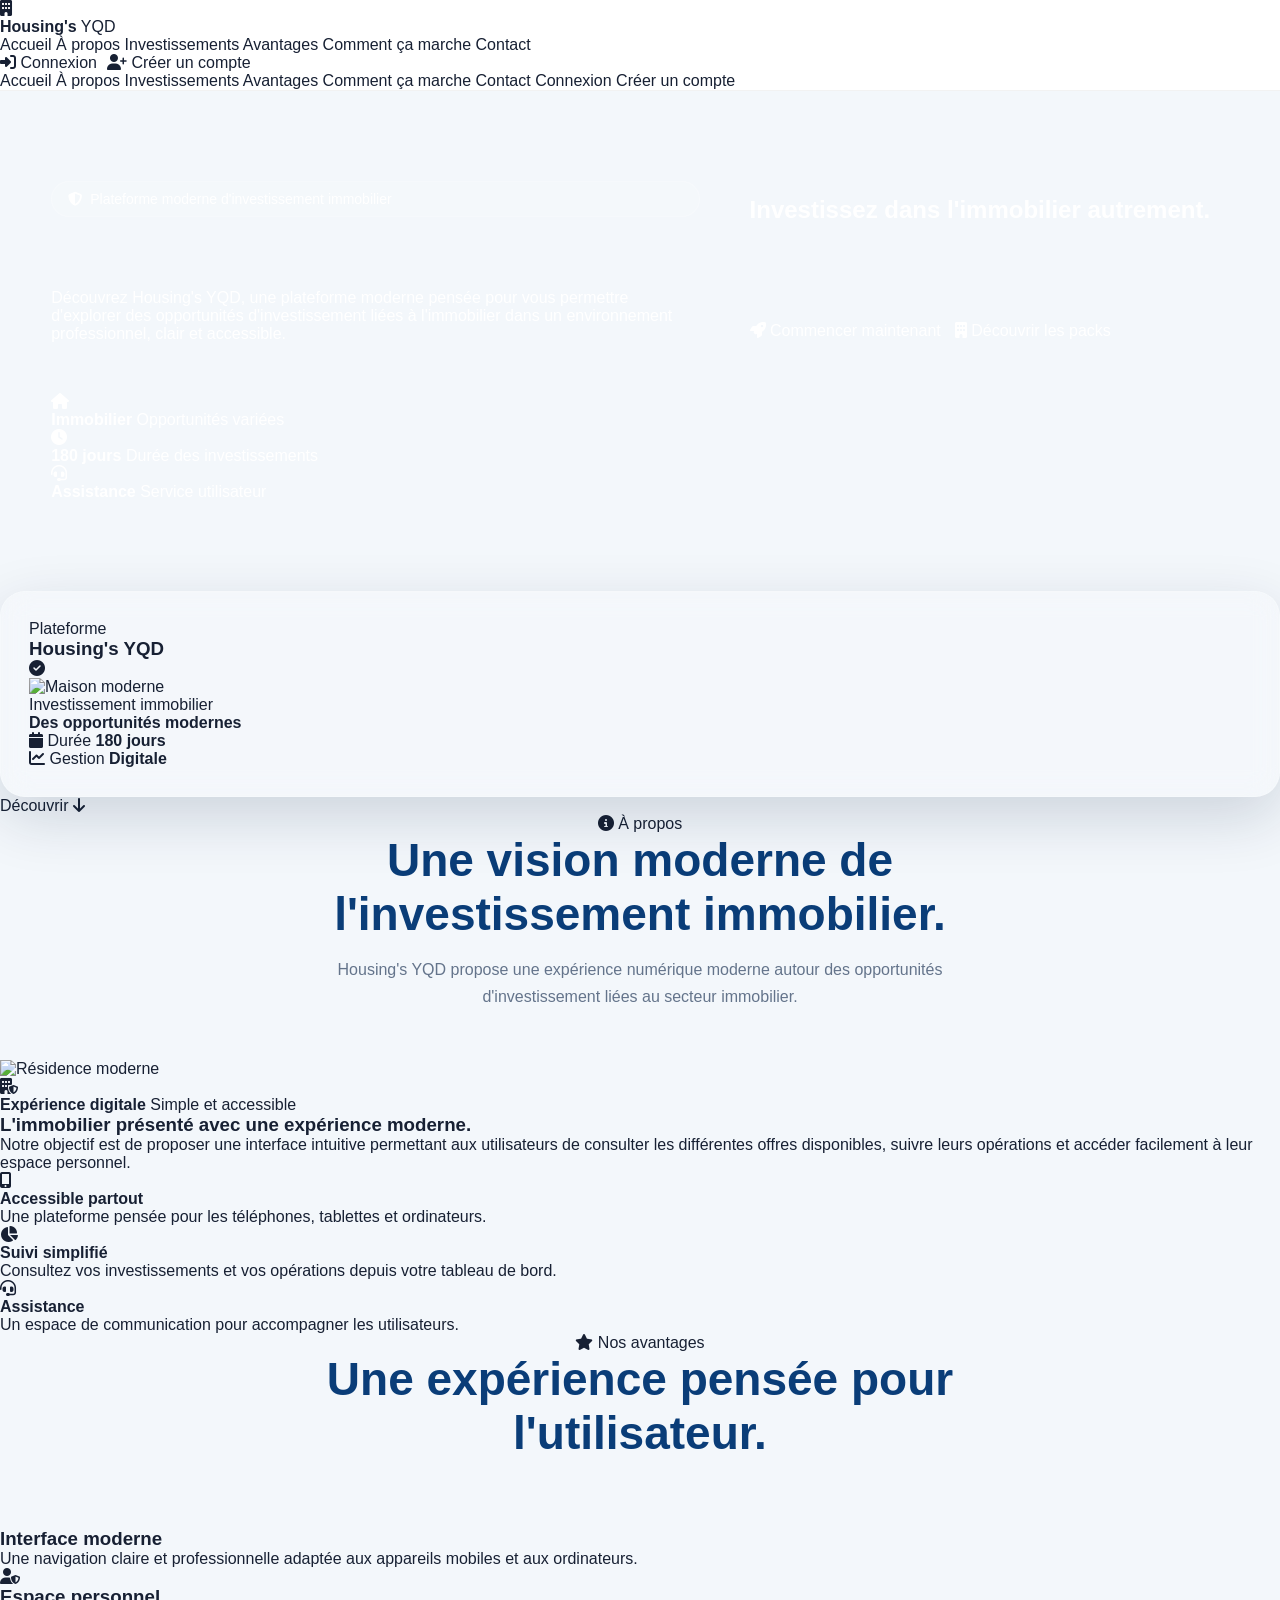
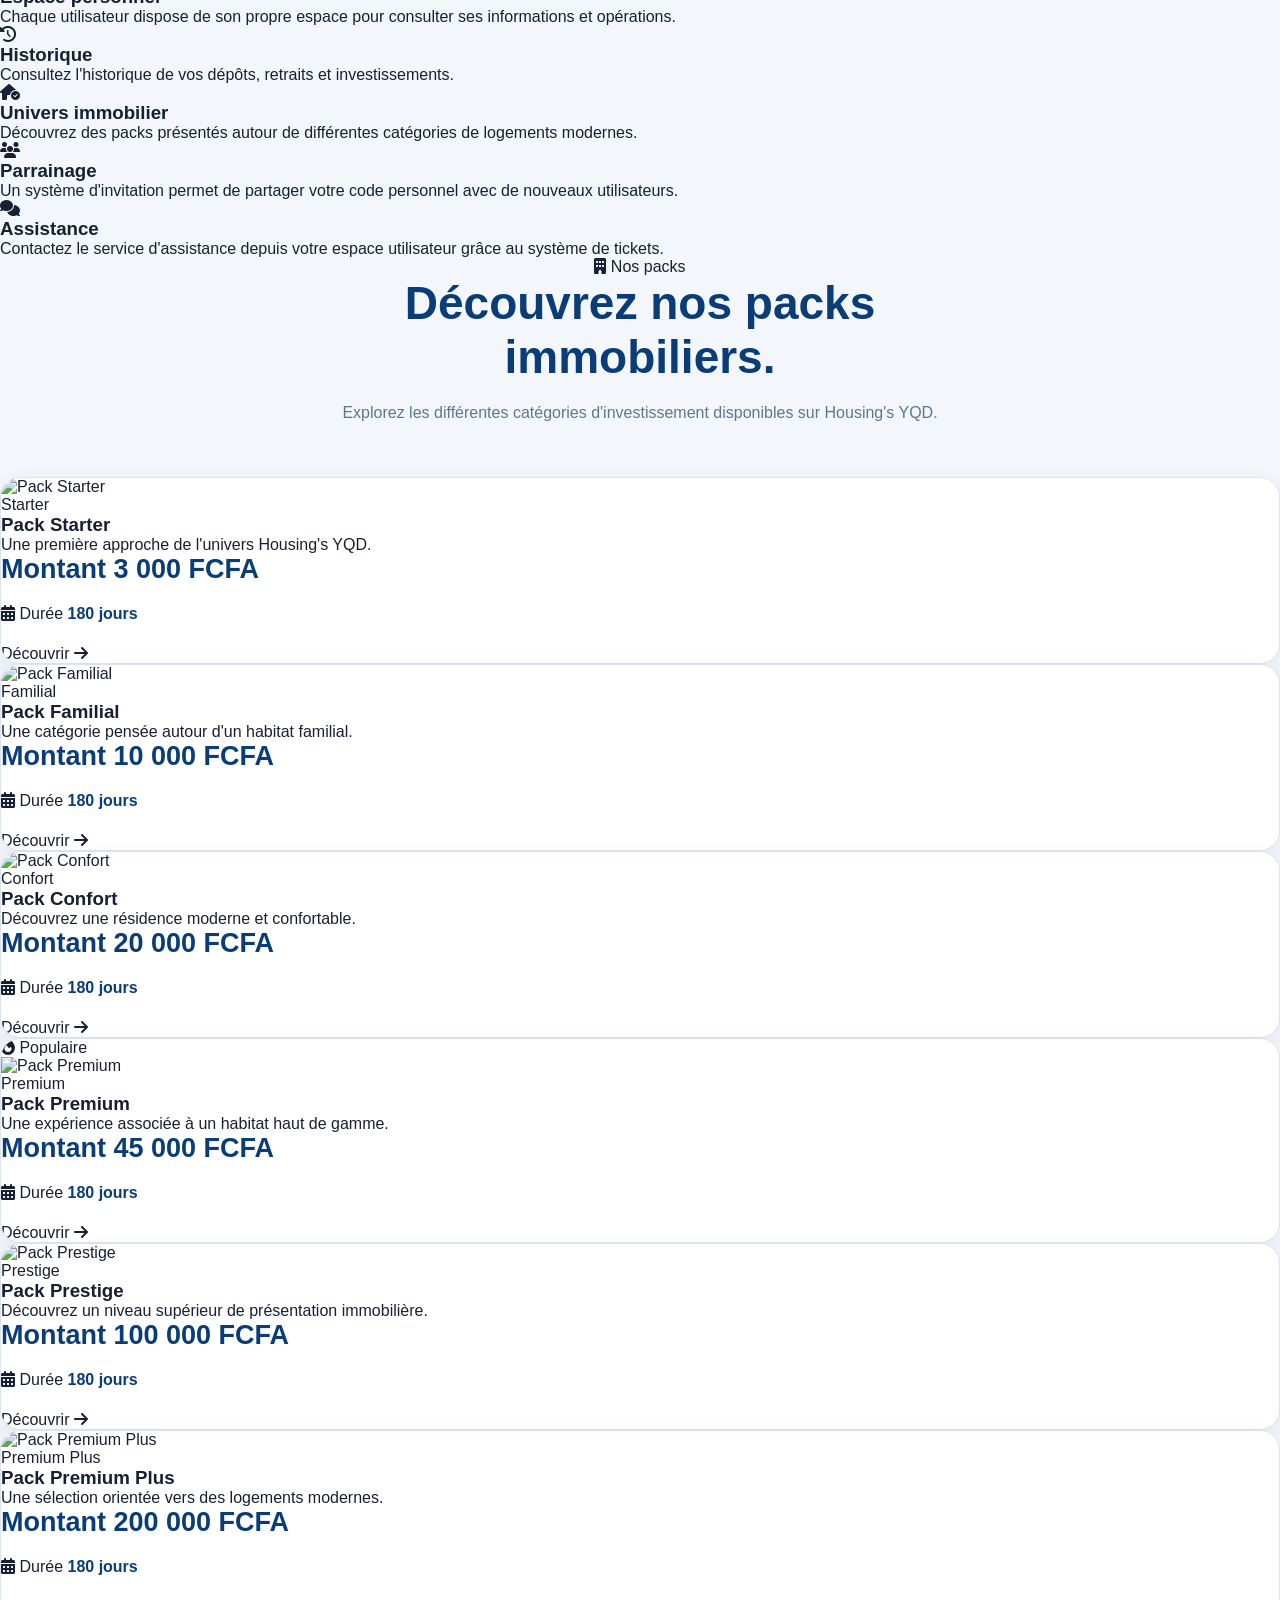
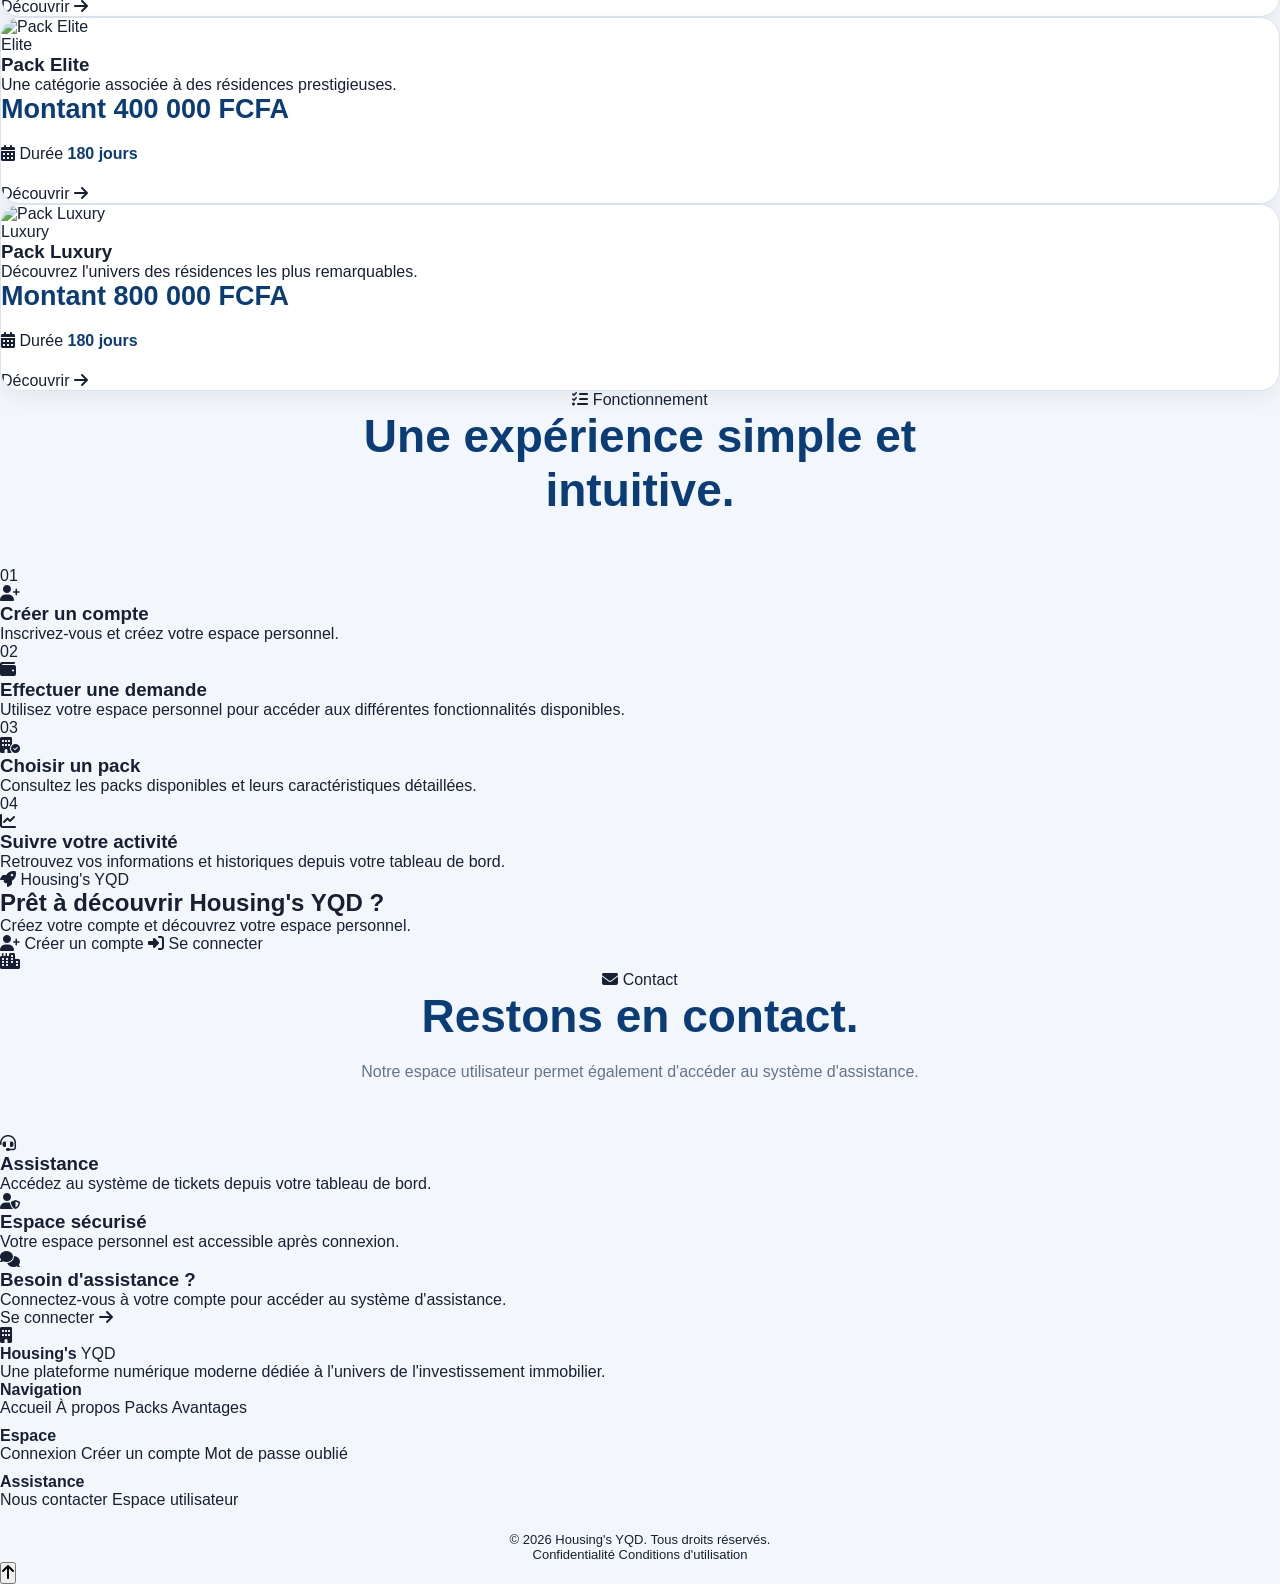
==== index.html @ efde64fe "Update print statement from 'Hello' to 'Goodbye'" ====
<!DOCTYPE html>
<html lang="fr">
<head>
    <meta charset="UTF-8">
    <meta name="viewport" content="width=device-width, initial-scale=1.0">

    <title>Housing's YQD | Investissement Immobilier</title>

    <meta name="description"
        content="Housing's YQD est une plateforme moderne dédiée à l'investissement immobilier et aux opportunités liées à l'habitat.">

    <link rel="stylesheet" href="style.css">

    <!-- Icônes -->
    <link rel="stylesheet"
        href="https://cdnjs.cloudflare.com/ajax/libs/font-awesome/6.5.2/css/all.min.css">
</head>

<body>

    <!-- =========================
         NAVIGATION
    ========================== -->

    <header class="main-header">

        <div class="nav-container">

            <a href="index.html" class="brand">

                <div class="brand-logo">
                    <i class="fa-solid fa-building"></i>
                </div>

                <div class="brand-text">
                    <strong>Housing's</strong>
                    <span>YQD</span>
                </div>

            </a>


            <nav class="desktop-nav">

                <a href="#accueil">Accueil</a>
                <a href="#apropos">À propos</a>
                <a href="#investissements">Investissements</a>
                <a href="#avantages">Avantages</a>
                <a href="#comment">Comment ça marche</a>
                <a href="#contact">Contact</a>

            </nav>


            <div class="nav-actions">

                <a href="login.html" class="btn-login">
                    <i class="fa-solid fa-right-to-bracket"></i>
                    Connexion
                </a>

                <a href="register.html" class="btn-register">
                    <i class="fa-solid fa-user-plus"></i>
                    Créer un compte
                </a>

            </div>


            <button class="mobile-menu-btn"
                id="mobileMenuBtn"
                aria-label="Ouvrir le menu">

                <i class="fa-solid fa-bars"></i>

            </button>

        </div>


        <!-- MENU MOBILE -->

        <div class="mobile-menu" id="mobileMenu">

            <a href="#accueil">Accueil</a>
            <a href="#apropos">À propos</a>
            <a href="#investissements">Investissements</a>
            <a href="#avantages">Avantages</a>
            <a href="#comment">Comment ça marche</a>
            <a href="#contact">Contact</a>

            <a href="login.html" class="mobile-login">
                Connexion
            </a>

            <a href="register.html" class="mobile-register">
                Créer un compte
            </a>

        </div>

    </header>



    <!-- =========================
         HERO
    ========================== -->

    <main>


        <section class="hero-section" id="accueil">

            <div class="hero-overlay"></div>


            <div class="hero-container">

                <div class="hero-content">


                    <div class="hero-badge">

                        <i class="fa-solid fa-shield-halved"></i>

                        Plateforme moderne d'investissement immobilier

                    </div>


                    <h1>

                        Investissez dans
                        <span>l'immobilier autrement.</span>

                    </h1>


                    <p class="hero-description">

                        Découvrez Housing's YQD, une plateforme moderne pensée
                        pour vous permettre d'explorer des opportunités
                        d'investissement liées à l'immobilier dans un environnement
                        professionnel, clair et accessible.

                    </p>


                    <div class="hero-buttons">

                        <a href="register.html" class="hero-primary-btn">

                            <i class="fa-solid fa-rocket"></i>

                            Commencer maintenant

                        </a>


                        <a href="#investissements" class="hero-secondary-btn">

                            <i class="fa-solid fa-building"></i>

                            Découvrir les packs

                        </a>

                    </div>


                    <div class="hero-stats">


                        <div class="hero-stat">

                            <i class="fa-solid fa-house"></i>

                            <div>

                                <strong>Immobilier</strong>

                                <span>Opportunités variées</span>

                            </div>

                        </div>


                        <div class="hero-stat">

                            <i class="fa-solid fa-clock"></i>

                            <div>

                                <strong>180 jours</strong>

                                <span>Durée des investissements</span>

                            </div>

                        </div>


                        <div class="hero-stat">

                            <i class="fa-solid fa-headset"></i>

                            <div>

                                <strong>Assistance</strong>

                                <span>Service utilisateur</span>

                            </div>

                        </div>


                    </div>


                </div>


                <!-- CARTE HERO -->

                <div class="hero-card">

                    <div class="hero-card-header">

                        <div>

                            <span>Plateforme</span>

                            <h3>Housing's YQD</h3>

                        </div>


                        <div class="verified-icon">

                            <i class="fa-solid fa-circle-check"></i>

                        </div>

                    </div>


                    <div class="hero-card-body">


                        <div class="property-preview">

                            <div class="property-image">

                                <img
                                    src="https://images.unsplash.com/photo-1600585154340-be6161a56a0c?auto=format&fit=crop&w=1000&q=80"
                                    alt="Maison moderne">

                            </div>


                            <div class="property-info">

                                <span>Investissement immobilier</span>

                                <h4>Des opportunités modernes</h4>

                            </div>

                        </div>


                        <div class="hero-card-details">


                            <div>

                                <i class="fa-solid fa-calendar"></i>

                                <span>Durée</span>

                                <strong>180 jours</strong>

                            </div>


                            <div>

                                <i class="fa-solid fa-chart-line"></i>

                                <span>Gestion</span>

                                <strong>Digitale</strong>

                            </div>


                        </div>


                    </div>

                </div>


            </div>


            <div class="hero-scroll">

                <a href="#apropos">

                    <span>Découvrir</span>

                    <i class="fa-solid fa-arrow-down"></i>

                </a>

            </div>


        </section>



        <!-- =========================
             À PROPOS
        ========================== -->

        <section class="about-section" id="apropos">


            <div class="section-container">


                <div class="section-heading">

                    <span class="section-tag">
                        <i class="fa-solid fa-circle-info"></i>
                        À propos
                    </span>


                    <h2>

                        Une vision moderne de
                        <span>l'investissement immobilier.</span>

                    </h2>


                    <p>

                        Housing's YQD propose une expérience numérique moderne
                        autour des opportunités d'investissement liées au secteur
                        immobilier.

                    </p>

                </div>



                <div class="about-grid">


                    <div class="about-image-box">

                        <img
                            src="https://images.unsplash.com/photo-1600607687920-4e2a09cf159d?auto=format&fit=crop&w=1200&q=80"
                            alt="Résidence moderne">

                        <div class="about-floating-card">

                            <i class="fa-solid fa-building-shield"></i>

                            <div>

                                <strong>Expérience digitale</strong>

                                <span>Simple et accessible</span>

                            </div>

                        </div>

                    </div>



                    <div class="about-content">


                        <h3>

                            L'immobilier présenté
                            avec une expérience moderne.

                        </h3>


                        <p>

                            Notre objectif est de proposer une interface intuitive
                            permettant aux utilisateurs de consulter les différentes
                            offres disponibles, suivre leurs opérations et accéder
                            facilement à leur espace personnel.

                        </p>


                        <div class="about-features">


                            <div class="about-feature">

                                <div class="feature-icon">

                                    <i class="fa-solid fa-mobile-screen-button"></i>

                                </div>

                                <div>

                                    <h4>Accessible partout</h4>

                                    <p>
                                        Une plateforme pensée pour les téléphones,
                                        tablettes et ordinateurs.
                                    </p>

                                </div>

                            </div>



                            <div class="about-feature">

                                <div class="feature-icon">

                                    <i class="fa-solid fa-chart-pie"></i>

                                </div>

                                <div>

                                    <h4>Suivi simplifié</h4>

                                    <p>
                                        Consultez vos investissements et vos
                                        opérations depuis votre tableau de bord.
                                    </p>

                                </div>

                            </div>



                            <div class="about-feature">

                                <div class="feature-icon">

                                    <i class="fa-solid fa-headset"></i>

                                </div>

                                <div>

                                    <h4>Assistance</h4>

                                    <p>
                                        Un espace de communication pour accompagner
                                        les utilisateurs.
                                    </p>

                                </div>

                            </div>


                        </div>


                    </div>


                </div>


            </div>


        </section>



        <!-- =========================
             AVANTAGES
        ========================== -->

        <section class="advantages-section" id="avantages">


            <div class="section-container">


                <div class="section-heading center-heading">

                    <span class="section-tag">
                        <i class="fa-solid fa-star"></i>
                        Nos avantages
                    </span>


                    <h2>

                        Une expérience pensée pour
                        <span>l'utilisateur.</span>

                    </h2>

                </div>



                <div class="advantages-grid">


                    <article class="advantage-card">

                        <div class="advantage-icon">

                            <i class="fa-solid fa-laptop-mobile"></i>

                        </div>


                        <h3>Interface moderne</h3>


                        <p>

                            Une navigation claire et professionnelle adaptée
                            aux appareils mobiles et aux ordinateurs.

                        </p>

                    </article>



                    <article class="advantage-card">

                        <div class="advantage-icon">

                            <i class="fa-solid fa-user-shield"></i>

                        </div>


                        <h3>Espace personnel</h3>


                        <p>

                            Chaque utilisateur dispose de son propre espace
                            pour consulter ses informations et opérations.

                        </p>

                    </article>



                    <article class="advantage-card">

                        <div class="advantage-icon">

                            <i class="fa-solid fa-clock-rotate-left"></i>

                        </div>


                        <h3>Historique</h3>


                        <p>

                            Consultez l'historique de vos dépôts,
                            retraits et investissements.

                        </p>

                    </article>



                    <article class="advantage-card">

                        <div class="advantage-icon">

                            <i class="fa-solid fa-house-circle-check"></i>

                        </div>


                        <h3>Univers immobilier</h3>


                        <p>

                            Découvrez des packs présentés autour de différentes
                            catégories de logements modernes.

                        </p>

                    </article>



                    <article class="advantage-card">

                        <div class="advantage-icon">

                            <i class="fa-solid fa-users"></i>

                        </div>


                        <h3>Parrainage</h3>


                        <p>

                            Un système d'invitation permet de partager votre
                            code personnel avec de nouveaux utilisateurs.

                        </p>

                    </article>



                    <article class="advantage-card">

                        <div class="advantage-icon">

                            <i class="fa-solid fa-comments"></i>

                        </div>


                        <h3>Assistance</h3>


                        <p>

                            Contactez le service d'assistance depuis votre
                            espace utilisateur grâce au système de tickets.

                        </p>

                    </article>


                </div>


            </div>


        </section>



        <!-- =========================
             INVESTISSEMENTS
        ========================== -->

        <section class="investment-section" id="investissements">


            <div class="section-container">


                <div class="section-heading">

                    <span class="section-tag">

                        <i class="fa-solid fa-building"></i>

                        Nos packs

                    </span>


                    <h2>

                        Découvrez nos
                        <span>packs immobiliers.</span>

                    </h2>


                    <p>

                        Explorez les différentes catégories d'investissement
                        disponibles sur Housing's YQD.

                    </p>

                </div>



                <div class="pack-grid">


                    <!-- PACK 1 -->

                    <article class="pack-card">


                        <div class="pack-image">

                            <img
                                src="https://images.unsplash.com/photo-1600585152915-d208bec867a1?auto=format&fit=crop&w=1000&q=80"
                                alt="Pack Starter">

                            <span class="pack-badge">

                                Starter

                            </span>

                        </div>


                        <div class="pack-content">

                            <h3>Pack Starter</h3>

                            <p class="pack-subtitle">

                                Une première approche de l'univers Housing's YQD.

                            </p>


                            <div class="pack-price">

                                <span>Montant</span>

                                <strong>3 000 FCFA</strong>

                            </div>


                            <div class="pack-details">

                                <div>

                                    <i class="fa-solid fa-calendar-days"></i>

                                    <span>Durée</span>

                                    <strong>180 jours</strong>

                                </div>

                            </div>


                            <a href="register.html" class="pack-button">

                                Découvrir

                                <i class="fa-solid fa-arrow-right"></i>

                            </a>

                        </div>


                    </article>



                    <!-- PACK 2 -->

                    <article class="pack-card">


                        <div class="pack-image">

                            <img
                                src="https://images.unsplash.com/photo-1600566753190-17f0baa2a6c3?auto=format&fit=crop&w=1000&q=80"
                                alt="Pack Familial">

                            <span class="pack-badge">

                                Familial

                            </span>

                        </div>


                        <div class="pack-content">

                            <h3>Pack Familial</h3>

                            <p class="pack-subtitle">

                                Une catégorie pensée autour d'un habitat familial.

                            </p>


                            <div class="pack-price">

                                <span>Montant</span>

                                <strong>10 000 FCFA</strong>

                            </div>


                            <div class="pack-details">

                                <div>

                                    <i class="fa-solid fa-calendar-days"></i>

                                    <span>Durée</span>

                                    <strong>180 jours</strong>

                                </div>

                            </div>


                            <a href="register.html" class="pack-button">

                                Découvrir

                                <i class="fa-solid fa-arrow-right"></i>

                            </a>

                        </div>


                    </article>



                    <!-- PACK 3 -->

                    <article class="pack-card">


                        <div class="pack-image">

                            <img
                                src="https://images.unsplash.com/photo-1600607687939-ce8a6c25118c?auto=format&fit=crop&w=1000&q=80"
                                alt="Pack Confort">

                            <span class="pack-badge">

                                Confort

                            </span>

                        </div>


                        <div class="pack-content">

                            <h3>Pack Confort</h3>

                            <p class="pack-subtitle">

                                Découvrez une résidence moderne et confortable.

                            </p>


                            <div class="pack-price">

                                <span>Montant</span>

                                <strong>20 000 FCFA</strong>

                            </div>


                            <div class="pack-details">

                                <div>

                                    <i class="fa-solid fa-calendar-days"></i>

                                    <span>Durée</span>

                                    <strong>180 jours</strong>

                                </div>

                            </div>


                            <a href="register.html" class="pack-button">

                                Découvrir

                                <i class="fa-solid fa-arrow-right"></i>

                            </a>

                        </div>


                    </article>



                    <!-- PACK 4 -->

                    <article class="pack-card featured-pack">


                        <div class="featured-label">

                            <i class="fa-solid fa-fire"></i>

                            Populaire

                        </div>


                        <div class="pack-image">

                            <img
                                src="https://images.unsplash.com/photo-1600047509807-ba8f99d2cdde?auto=format&fit=crop&w=1000&q=80"
                                alt="Pack Premium">

                            <span class="pack-badge">

                                Premium

                            </span>

                        </div>


                        <div class="pack-content">

                            <h3>Pack Premium</h3>

                            <p class="pack-subtitle">

                                Une expérience associée à un habitat haut de gamme.

                            </p>


                            <div class="pack-price">

                                <span>Montant</span>

                                <strong>45 000 FCFA</strong>

                            </div>


                            <div class="pack-details">

                                <div>

                                    <i class="fa-solid fa-calendar-days"></i>

                                    <span>Durée</span>

                                    <strong>180 jours</strong>

                                </div>

                            </div>


                            <a href="register.html" class="pack-button">

                                Découvrir

                                <i class="fa-solid fa-arrow-right"></i>

                            </a>

                        </div>


                    </article>



                    <!-- PACK 5 -->

                    <article class="pack-card">


                        <div class="pack-image">

                            <img
                                src="https://images.unsplash.com/photo-1600573472592-401b489a3cdc?auto=format&fit=crop&w=1000&q=80"
                                alt="Pack Prestige">

                            <span class="pack-badge">

                                Prestige

                            </span>

                        </div>


                        <div class="pack-content">

                            <h3>Pack Prestige</h3>

                            <p class="pack-subtitle">

                                Découvrez un niveau supérieur de présentation immobilière.

                            </p>


                            <div class="pack-price">

                                <span>Montant</span>

                                <strong>100 000 FCFA</strong>

                            </div>


                            <div class="pack-details">

                                <div>

                                    <i class="fa-solid fa-calendar-days"></i>

                                    <span>Durée</span>

                                    <strong>180 jours</strong>

                                </div>

                            </div>


                            <a href="register.html" class="pack-button">

                                Découvrir

                                <i class="fa-solid fa-arrow-right"></i>

                            </a>

                        </div>


                    </article>



                    <!-- PACK 6 -->

                    <article class="pack-card">


                        <div class="pack-image">

                            <img
                                src="https://images.unsplash.com/photo-1600585154526-990dced4db0d?auto=format&fit=crop&w=1000&q=80"
                                alt="Pack Premium Plus">

                            <span class="pack-badge">

                                Premium Plus

                            </span>

                        </div>


                        <div class="pack-content">

                            <h3>Pack Premium Plus</h3>

                            <p class="pack-subtitle">

                                Une sélection orientée vers des logements modernes.

                            </p>


                            <div class="pack-price">

                                <span>Montant</span>

                                <strong>200 000 FCFA</strong>

                            </div>


                            <div class="pack-details">

                                <div>

                                    <i class="fa-solid fa-calendar-days"></i>

                                    <span>Durée</span>

                                    <strong>180 jours</strong>

                                </div>

                            </div>


                            <a href="register.html" class="pack-button">

                                Découvrir

                                <i class="fa-solid fa-arrow-right"></i>

                            </a>

                        </div>


                    </article>



                    <!-- PACK 7 -->

                    <article class="pack-card">


                        <div class="pack-image">

                            <img
                                src="https://images.unsplash.com/photo-1600047509358-9dc75507daeb?auto=format&fit=crop&w=1000&q=80"
                                alt="Pack Elite">

                            <span class="pack-badge">

                                Elite

                            </span>

                        </div>


                        <div class="pack-content">

                            <h3>Pack Elite</h3>

                            <p class="pack-subtitle">

                                Une catégorie associée à des résidences prestigieuses.

                            </p>


                            <div class="pack-price">

                                <span>Montant</span>

                                <strong>400 000 FCFA</strong>

                            </div>


                            <div class="pack-details">

                                <div>

                                    <i class="fa-solid fa-calendar-days"></i>

                                    <span>Durée</span>

                                    <strong>180 jours</strong>

                                </div>

                            </div>


                            <a href="register.html" class="pack-button">

                                Découvrir

                                <i class="fa-solid fa-arrow-right"></i>

                            </a>

                        </div>


                    </article>



                    <!-- PACK 8 -->

                    <article class="pack-card luxury-pack">


                        <div class="pack-image">

                            <img
                                src="https://images.unsplash.com/photo-1613490493576-7fde63acd811?auto=format&fit=crop&w=1000&q=80"
                                alt="Pack Luxury">

                            <span class="pack-badge">

                                Luxury

                            </span>

                        </div>


                        <div class="pack-content">

                            <h3>Pack Luxury</h3>

                            <p class="pack-subtitle">

                                Découvrez l'univers des résidences les plus remarquables.

                            </p>


                            <div class="pack-price">

                                <span>Montant</span>

                                <strong>800 000 FCFA</strong>

                            </div>


                            <div class="pack-details">

                                <div>

                                    <i class="fa-solid fa-calendar-days"></i>

                                    <span>Durée</span>

                                    <strong>180 jours</strong>

                                </div>

                            </div>


                            <a href="register.html" class="pack-button">

                                Découvrir

                                <i class="fa-solid fa-arrow-right"></i>

                            </a>

                        </div>


                    </article>


                </div>


            </div>


        </section>



        <!-- =========================
             COMMENT ÇA MARCHE
        ========================== -->

        <section class="how-section" id="comment">


            <div class="section-container">


                <div class="section-heading center-heading">

                    <span class="section-tag">

                        <i class="fa-solid fa-list-check"></i>

                        Fonctionnement

                    </span>


                    <h2>

                        Une expérience
                        <span>simple et intuitive.</span>

                    </h2>

                </div>



                <div class="steps-container">


                    <div class="step-card">

                        <div class="step-number">01</div>

                        <div class="step-icon">

                            <i class="fa-solid fa-user-plus"></i>

                        </div>

                        <h3>Créer un compte</h3>

                        <p>

                            Inscrivez-vous et créez votre espace personnel.

                        </p>

                    </div>



                    <div class="step-card">

                        <div class="step-number">02</div>

                        <div class="step-icon">

                            <i class="fa-solid fa-wallet"></i>

                        </div>

                        <h3>Effectuer une demande</h3>

                        <p>

                            Utilisez votre espace personnel pour accéder
                            aux différentes fonctionnalités disponibles.

                        </p>

                    </div>



                    <div class="step-card">

                        <div class="step-number">03</div>

                        <div class="step-icon">

                            <i class="fa-solid fa-building-circle-check"></i>

                        </div>

                        <h3>Choisir un pack</h3>

                        <p>

                            Consultez les packs disponibles et leurs
                            caractéristiques détaillées.

                        </p>

                    </div>



                    <div class="step-card">

                        <div class="step-number">04</div>

                        <div class="step-icon">

                            <i class="fa-solid fa-chart-line"></i>

                        </div>

                        <h3>Suivre votre activité</h3>

                        <p>

                            Retrouvez vos informations et historiques
                            depuis votre tableau de bord.

                        </p>

                    </div>


                </div>


            </div>


        </section>



        <!-- =========================
             CTA
        ========================== -->

        <section class="cta-section">


            <div class="cta-container">


                <div class="cta-content">


                    <span class="section-tag light-tag">

                        <i class="fa-solid fa-rocket"></i>

                        Housing's YQD

                    </span>


                    <h2>

                        Prêt à découvrir
                        <span>Housing's YQD ?</span>

                    </h2>


                    <p>

                        Créez votre compte et découvrez votre espace personnel.

                    </p>


                    <div class="cta-buttons">


                        <a href="register.html" class="cta-primary">

                            <i class="fa-solid fa-user-plus"></i>

                            Créer un compte

                        </a>


                        <a href="login.html" class="cta-secondary">

                            <i class="fa-solid fa-right-to-bracket"></i>

                            Se connecter

                        </a>


                    </div>


                </div>


                <div class="cta-visual">

                    <i class="fa-solid fa-city"></i>

                </div>


            </div>


        </section>



        <!-- =========================
             CONTACT
        ========================== -->

        <section class="contact-section" id="contact">


            <div class="section-container">


                <div class="section-heading">

                    <span class="section-tag">

                        <i class="fa-solid fa-envelope"></i>

                        Contact

                    </span>


                    <h2>

                        Restons
                        <span>en contact.</span>

                    </h2>


                    <p>

                        Notre espace utilisateur permet également d'accéder
                        au système d'assistance.

                    </p>

                </div>



                <div class="contact-grid">


                    <div class="contact-info">


                        <div class="contact-card">

                            <div class="contact-icon">

                                <i class="fa-solid fa-headset"></i>

                            </div>


                            <div>

                                <h3>Assistance</h3>

                                <p>

                                    Accédez au système de tickets depuis
                                    votre tableau de bord.

                                </p>

                            </div>

                        </div>



                        <div class="contact-card">

                            <div class="contact-icon">

                                <i class="fa-solid fa-user-shield"></i>

                            </div>


                            <div>

                                <h3>Espace sécurisé</h3>

                                <p>

                                    Votre espace personnel est accessible
                                    après connexion.

                                </p>

                            </div>

                        </div>


                    </div>



                    <div class="contact-action">


                        <i class="fa-solid fa-comments"></i>


                        <h3>

                            Besoin d'assistance ?

                        </h3>


                        <p>

                            Connectez-vous à votre compte pour accéder
                            au système d'assistance.

                        </p>


                        <a href="login.html" class="contact-btn">

                            Se connecter

                            <i class="fa-solid fa-arrow-right"></i>

                        </a>


                    </div>


                </div>


            </div>


        </section>


    </main>



    <!-- =========================
         FOOTER
    ========================== -->

    <footer class="main-footer">


        <div class="footer-container">


            <div class="footer-main">


                <div class="footer-brand">


                    <a href="index.html" class="brand footer-brand-link">

                        <div class="brand-logo">

                            <i class="fa-solid fa-building"></i>

                        </div>


                        <div class="brand-text">

                            <strong>Housing's</strong>

                            <span>YQD</span>

                        </div>


                    </a>


                    <p>

                        Une plateforme numérique moderne dédiée à l'univers
                        de l'investissement immobilier.

                    </p>


                </div>



                <div class="footer-links">


                    <div class="footer-column">

                        <h4>Navigation</h4>

                        <a href="#accueil">Accueil</a>
                        <a href="#apropos">À propos</a>
                        <a href="#investissements">Packs</a>
                        <a href="#avantages">Avantages</a>

                    </div>



                    <div class="footer-column">

                        <h4>Espace</h4>

                        <a href="login.html">Connexion</a>
                        <a href="register.html">Créer un compte</a>
                        <a href="forgot-password.html">Mot de passe oublié</a>

                    </div>



                    <div class="footer-column">

                        <h4>Assistance</h4>

                        <a href="#contact">Nous contacter</a>
                        <a href="login.html">Espace utilisateur</a>

                    </div>


                </div>


            </div>



            <div class="footer-bottom">


                <p>

                    © <span id="currentYear"></span>
                    Housing's YQD. Tous droits réservés.

                </p>


                <div class="footer-bottom-links">

                    <a href="#accueil">Confidentialité</a>

                    <a href="#accueil">Conditions d'utilisation</a>

                </div>


            </div>


        </div>


    </footer>



    <!-- =========================
         BOUTON RETOUR EN HAUT
    ========================== -->

    <button id="backToTop"
        class="back-to-top"
        aria-label="Retour en haut">

        <i class="fa-solid fa-arrow-up"></i>

    </button>



    <!-- =========================
         SCRIPT LOCAL
    ========================== -->

    <script src="script.js"></script>


    <!-- =========================
         PETITES FONCTIONS INDEX
    ========================== -->

    <script>

        // Année automatique

        const yearElement = document.getElementById("currentYear");

        if (yearElement) {

            yearElement.textContent = new Date().getFullYear();

        }


        // Menu mobile

        const mobileMenuBtn =
            document.getElementById("mobileMenuBtn");

        const mobileMenu =
            document.getElementById("mobileMenu");


        if (mobileMenuBtn && mobileMenu) {

            mobileMenuBtn.addEventListener("click", function () {

                mobileMenu.classList.toggle("active");

                const icon =
                    mobileMenuBtn.querySelector("i");


                if (
                    mobileMenu.classList.contains("active")
                ) {

                    icon.classList.remove("fa-bars");

                    icon.classList.add("fa-xmark");

                }

                else {

                    icon.classList.remove("fa-xmark");

                    icon.classList.add("fa-bars");

                }

            });


            const mobileLinks =
                mobileMenu.querySelectorAll("a");


            mobileLinks.forEach(function (link) {

                link.addEventListener("click", function () {

                    mobileMenu.classList.remove("active");


                    const icon =
                        mobileMenuBtn.querySelector("i");


                    icon.classList.remove("fa-xmark");

                    icon.classList.add("fa-bars");

                });

            });

        }



        // Bouton retour en haut

        const backToTop =
            document.getElementById("backToTop");


        if (backToTop) {

            window.addEventListener("scroll", function () {

                if (window.scrollY > 500) {

                    backToTop.classList.add("show");

                }

                else {

                    backToTop.classList.remove("show");

                }

            });


            backToTop.addEventListener("click", function () {

                window.scrollTo({

                    top: 0,

                    behavior: "smooth"

                });

            });

        }

    </script>


</body>

</html>
---- style.css ----
/* =========================================================
   HOUSING'S YQD
   FEUILLE DE STYLE PRINCIPALE
   Design immobilier moderne, professionnel et responsive
   ========================================================= */

/* =========================
   VARIABLES
========================= */

:root {
    --primary: #0a3d78;
    --primary-dark: #062b57;
    --primary-light: #1769aa;
    --secondary: #d9a441;
    --secondary-light: #f3c66b;

    --dark: #071426;
    --dark-card: #0c1d33;
    --white: #ffffff;

    --background: #f3f7fb;
    --background-soft: #edf3f9;

    --text: #172033;
    --text-light: #64748b;

    --success: #16a34a;
    --danger: #dc2626;
    --warning: #f59e0b;
    --info: #0284c7;

    --border: #dbe4ee;

    --shadow: 0 10px 35px rgba(8, 30, 60, 0.10);
    --shadow-large: 0 20px 60px rgba(8, 30, 60, 0.16);

    --radius: 18px;
    --radius-small: 12px;

    --transition: 0.25s ease;
}


/* =========================
   RESET
========================= */

* {
    margin: 0;
    padding: 0;
    box-sizing: border-box;
}

html {
    scroll-behavior: smooth;
}

body {
    font-family:
        Arial,
        Helvetica,
        sans-serif;

    background: var(--background);
    color: var(--text);

    min-height: 100vh;

    overflow-x: hidden;
}

body.dark-mode {
    background: var(--dark);
    color: var(--white);
}

a {
    text-decoration: none;
    color: inherit;
}

button,
input,
textarea,
select {
    font: inherit;
}

button {
    cursor: pointer;
}

img {
    max-width: 100%;
    display: block;
}

ul {
    list-style: none;
}


/* =========================
   UTILITAIRES
========================= */

.container {
    width: min(1180px, 92%);
    margin: auto;
}

.hidden {
    display: none !important;
}

.text-center {
    text-align: center;
}

.text-success {
    color: var(--success);
}

.text-danger {
    color: var(--danger);
}

.text-warning {
    color: var(--warning);
}

.text-primary {
    color: var(--primary);
}

.text-muted {
    color: var(--text-light);
}

.mt-1 {
    margin-top: 10px;
}

.mt-2 {
    margin-top: 20px;
}

.mt-3 {
    margin-top: 30px;
}

.mb-1 {
    margin-bottom: 10px;
}

.mb-2 {
    margin-bottom: 20px;
}

.mb-3 {
    margin-bottom: 30px;
}


/* =========================
   BOUTONS
========================= */

.btn {
    border: none;
    border-radius: 12px;

    padding: 13px 22px;

    display: inline-flex;
    align-items: center;
    justify-content: center;
    gap: 8px;

    font-weight: 700;

    transition: var(--transition);

    min-height: 48px;
}

.btn:hover {
    transform: translateY(-2px);
}

.btn-primary {
    color: white;

    background:
        linear-gradient(
            135deg,
            var(--primary),
            var(--primary-light)
        );

    box-shadow:
        0 8px 22px
        rgba(10, 61, 120, 0.25);
}

.btn-primary:hover {
    background:
        linear-gradient(
            135deg,
            var(--primary-dark),
            var(--primary)
        );
}

.btn-secondary {
    color: var(--dark);

    background:
        linear-gradient(
            135deg,
            var(--secondary-light),
            var(--secondary)
        );
}

.btn-success {
    color: white;
    background: var(--success);
}

.btn-danger {
    color: white;
    background: var(--danger);
}

.btn-outline {
    color: var(--primary);

    background: transparent;

    border:
        2px solid
        var(--primary);
}

.btn-outline:hover {
    color: white;
    background: var(--primary);
}

.btn-light {
    background: white;
    color: var(--primary);
}

.btn-full {
    width: 100%;
}


/* =========================
   HEADER
========================= */

.main-header {
    position: sticky;

    top: 0;

    width: 100%;

    z-index: 1000;

    background:
        rgba(255, 255, 255, 0.96);

    backdrop-filter:
        blur(12px);

    border-bottom:
        1px solid
        rgba(0, 0, 0, 0.05);
}

.navbar {
    width: min(1250px, 94%);
    margin: auto;

    min-height: 76px;

    display: flex;
    align-items: center;
    justify-content: space-between;

    gap: 25px;
}

.logo {
    display: flex;
    align-items: center;
    gap: 10px;

    font-size: 21px;
    font-weight: 800;

    color: var(--primary);
}

.logo-icon {
    width: 43px;
    height: 43px;

    border-radius: 12px;

    display: flex;
    align-items: center;
    justify-content: center;

    color: white;

    background:
        linear-gradient(
            135deg,
            var(--primary),
            var(--primary-light)
        );

    box-shadow:
        0 8px 20px
        rgba(10, 61, 120, 0.22);
}

.nav-links {
    display: flex;
    align-items: center;
    gap: 24px;
}

.nav-links a {
    font-size: 15px;
    font-weight: 600;

    color: var(--text);

    transition: var(--transition);
}

.nav-links a:hover {
    color: var(--primary);
}

.nav-actions {
    display: flex;
    gap: 10px;
}

.menu-toggle {
    display: none;

    border: none;

    background: transparent;

    font-size: 25px;

    color: var(--primary);
}


/* =========================
   HERO / ACCUEIL
========================= */

.hero {
    position: relative;

    min-height: 680px;

    display: flex;
    align-items: center;

    overflow: hidden;

    background:
        linear-gradient(
            110deg,
            rgba(5, 25, 55, 0.93),
            rgba(10, 61, 120, 0.74)
        );
}

.hero::before {
    content: "";

    position: absolute;

    inset: 0;

    background:
        radial-gradient(
            circle at top right,
            rgba(217, 164, 65, 0.30),
            transparent 35%
        );
}

.hero-content {
    position: relative;

    width: min(1180px, 92%);
    margin: auto;

    padding:
        90px 0;

    color: white;

    display: grid;
    grid-template-columns:
        1.15fr 0.85fr;

    gap: 50px;

    align-items: center;
}

.hero-badge {
    display: inline-flex;
    align-items: center;

    gap: 8px;

    padding:
        9px 16px;

    margin-bottom: 22px;

    border-radius: 50px;

    background:
        rgba(255, 255, 255, 0.13);

    border:
        1px solid
        rgba(255, 255, 255, 0.20);

    font-size: 14px;
}

.hero h1 {
    font-size: clamp(
        42px,
        6vw,
        72px
    );

    line-height: 1.05;

    margin-bottom: 22px;

    letter-spacing: -2px;
}

.hero h1 span {
    color: var(--secondary-light);
}

.hero p {
    max-width: 650px;

    font-size: 18px;

    line-height: 1.8;

    color:
        rgba(255, 255, 255, 0.85);
}

.hero-buttons {
    display: flex;
    flex-wrap: wrap;

    gap: 14px;

    margin-top: 30px;
}

.hero-card {
    padding: 28px;

    border-radius: 25px;

    background:
        rgba(255, 255, 255, 0.10);

    border:
        1px solid
        rgba(255, 255, 255, 0.18);

    backdrop-filter:
        blur(15px);

    box-shadow:
        var(--shadow-large);
}

.hero-card-image {
    height: 310px;

    border-radius: 18px;

    overflow: hidden;

    background:
        linear-gradient(
            135deg,
            #1b426d,
            #082342
        );

    display: flex;
    align-items: center;
    justify-content: center;
}

.hero-card-image img {
    width: 100%;
    height: 100%;

    object-fit: cover;
}

.hero-card-info {
    padding-top: 18px;
}

.hero-card-info h3 {
    font-size: 21px;

    margin-bottom: 7px;
}

.hero-card-info p {
    font-size: 14px;
}


/* =========================
   STATISTIQUES
========================= */

.stats-section {
    position: relative;

    margin-top: -55px;

    z-index: 10;
}

.stats-grid {
    width: min(1150px, 92%);
    margin: auto;

    display: grid;

    grid-template-columns:
        repeat(4, 1fr);

    gap: 20px;
}

.stat-card {
    background: white;

    border-radius: var(--radius);

    padding: 25px;

    box-shadow:
        var(--shadow);

    text-align: center;
}

.stat-icon {
    width: 52px;
    height: 52px;

    margin: 0 auto 15px;

    display: flex;
    align-items: center;
    justify-content: center;

    border-radius: 15px;

    color: var(--primary);

    background:
        rgba(10, 61, 120, 0.10);

    font-size: 21px;
}

.stat-card h3 {
    font-size: 25px;

    color: var(--primary);

    margin-bottom: 7px;
}

.stat-card p {
    color: var(--text-light);

    font-size: 14px;
}


/* =========================
   SECTIONS
========================= */

.section {
    padding:
        90px 0;
}

.section-soft {
    background:
        var(--background-soft);
}

.section-dark {
    background:
        var(--dark);

    color: white;
}

.section-heading {
    text-align: center;

    max-width: 720px;

    margin:
        0 auto 50px;
}

.section-heading .small-title {
    display: inline-block;

    color: var(--secondary);

    font-weight: 800;

    text-transform: uppercase;

    letter-spacing: 1px;

    font-size: 13px;

    margin-bottom: 12px;
}

.section-heading h2 {
    font-size:
        clamp(
            30px,
            4vw,
            46px
        );

    color: var(--primary);

    margin-bottom: 15px;
}

.section-heading p {
    color: var(--text-light);

    line-height: 1.7;
}


/* =========================
   MAISONS
========================= */

.houses-grid {
    display: grid;

    grid-template-columns:
        repeat(3, 1fr);

    gap: 25px;
}

.house-card {
    overflow: hidden;

    background: white;

    border-radius: var(--radius);

    box-shadow:
        var(--shadow);

    transition: var(--transition);
}

.house-card:hover {
    transform:
        translateY(-8px);

    box-shadow:
        var(--shadow-large);
}

.house-image {
    height: 230px;

    position: relative;

    overflow: hidden;
}

.house-image img {
    width: 100%;
    height: 100%;

    object-fit: cover;

    transition:
        transform 0.5s ease;
}

.house-card:hover
.house-image img {
    transform:
        scale(1.08);
}

.house-tag {
    position: absolute;

    top: 15px;
    left: 15px;

    padding:
        7px 12px;

    border-radius: 30px;

    color: white;

    background:
        rgba(7, 20, 38, 0.85);

    font-size: 12px;

    font-weight: 700;
}

.house-content {
    padding: 20px;
}

.house-content h3 {
    font-size: 20px;

    margin-bottom: 10px;
}

.house-content p {
    color: var(--text-light);

    font-size: 14px;

    line-height: 1.6;
}


/* =========================
   PACKS INVESTISSEMENT
========================= */

.packs-grid {
    display: grid;

    grid-template-columns:
        repeat(3, 1fr);

    gap: 25px;
}

.pack-card {
    position: relative;

    overflow: hidden;

    background: white;

    border-radius: 20px;

    border:
        1px solid
        var(--border);

    transition:
        var(--transition);

    box-shadow:
        0 8px 25px
        rgba(15, 23, 42, 0.06);
}

.pack-card:hover {
    transform:
        translateY(-8px);

    box-shadow:
        var(--shadow-large);
}

.pack-card.featured {
    border:
        2px solid
        var(--secondary);
}

.pack-top {
    height: 185px;

    position: relative;

    overflow: hidden;
}

.pack-top img {
    width: 100%;
    height: 100%;

    object-fit: cover;
}

.pack-overlay {
    position: absolute;

    inset: 0;

    display: flex;
    align-items: end;

    padding: 18px;

    background:
        linear-gradient(
            transparent,
            rgba(0, 0, 0, 0.65)
        );
}

.pack-overlay h3 {
    color: white;

    font-size: 22px;
}

.pack-body {
    padding: 22px;
}

.pack-price {
    font-size: 27px;

    font-weight: 800;

    color: var(--primary);

    margin-bottom: 20px;
}

.pack-price small {
    display: block;

    margin-top: 5px;

    font-size: 12px;

    color: var(--text-light);

    font-weight: 500;
}

.pack-details {
    display: flex;
    flex-direction: column;

    gap: 13px;

    margin-bottom: 22px;
}

.pack-details li {
    display: flex;
    justify-content: space-between;

    gap: 15px;

    padding-bottom: 10px;

    border-bottom:
        1px solid
        #edf1f5;

    font-size: 14px;
}

.pack-details strong {
    color: var(--primary);
}


/* =========================
   AUTHENTIFICATION
========================= */

.auth-page {
    min-height: 100vh;

    display: grid;

    grid-template-columns:
        1fr 1fr;

    background:
        var(--background);
}

.auth-brand {
    position: relative;

    min-height: 100vh;

    padding: 60px;

    display: flex;
    flex-direction: column;
    justify-content: center;

    overflow: hidden;

    color: white;

    background:
        linear-gradient(
            135deg,
            var(--primary-dark),
            var(--primary)
        );
}

.auth-brand::before {
    content: "";

    position: absolute;

    width: 500px;
    height: 500px;

    border-radius: 50%;

    right: -220px;
    top: -150px;

    background:
        rgba(217, 164, 65, 0.18);
}

.auth-brand-content {
    position: relative;

    max-width: 550px;
}

.auth-brand h1 {
    font-size:
        clamp(
            38px,
            5vw,
            62px
        );

    margin-bottom: 20px;
}

.auth-brand h1 span {
    color:
        var(--secondary-light);
}

.auth-brand p {
    line-height: 1.8;

    color:
        rgba(255, 255, 255, 0.85);
}

.auth-features {
    margin-top: 35px;

    display: flex;
    flex-direction: column;

    gap: 16px;
}

.auth-feature {
    display: flex;
    align-items: center;

    gap: 12px;
}

.auth-feature-icon {
    width: 42px;
    height: 42px;

    flex-shrink: 0;

    display: flex;
    align-items: center;
    justify-content: center;

    border-radius: 12px;

    background:
        rgba(255, 255, 255, 0.12);
}

.auth-container {
    display: flex;
    align-items: center;
    justify-content: center;

    padding:
        40px 20px;
}

.auth-box {
    width: min(100%, 500px);

    background: white;

    border-radius: 24px;

    padding: 38px;

    box-shadow:
        var(--shadow-large);
}

.auth-box-header {
    text-align: center;

    margin-bottom: 28px;
}

.auth-box-header h2 {
    color: var(--primary);

    font-size: 30px;

    margin-bottom: 8px;
}

.auth-box-header p {
    color: var(--text-light);

    font-size: 14px;
}


/* =========================
   FORMULAIRES
========================= */

.form-group {
    margin-bottom: 18px;
}

.form-row {
    display: grid;

    grid-template-columns:
        1fr 1fr;

    gap: 15px;
}

.form-label {
    display: block;

    margin-bottom: 8px;

    font-size: 14px;

    font-weight: 700;

    color: var(--text);
}

.input-wrapper {
    position: relative;
}

.form-control {
    width: 100%;

    height: 52px;

    border-radius: 12px;

    border:
        1px solid
        var(--border);

    background:
        #fbfdff;

    padding:
        0 16px;

    outline: none;

    transition:
        var(--transition);
}

.form-control:focus {
    border-color:
        var(--primary);

    box-shadow:
        0 0 0 4px
        rgba(10, 61, 120, 0.10);
}

textarea.form-control {
    height: auto;

    min-height: 120px;

    padding: 14px;

    resize: vertical;
}

.password-toggle {
    position: absolute;

    right: 14px;
    top: 50%;

    transform:
        translateY(-50%);

    border: none;

    background: transparent;

    color: var(--text-light);

    font-size: 17px;
}

.input-icon {
    position: absolute;

    left: 15px;
    top: 50%;

    transform:
        translateY(-50%);

    color: var(--text-light);
}

.has-icon .form-control {
    padding-left: 45px;
}

.auth-links {
    display: flex;
    justify-content: space-between;

    gap: 15px;

    margin:
        15px 0 25px;

    font-size: 14px;
}

.auth-links a {
    color: var(--primary);

    font-weight: 700;
}

.auth-footer {
    text-align: center;

    margin-top: 22px;

    color: var(--text-light);

    font-size: 14px;
}

.auth-footer a {
    color: var(--primary);

    font-weight: 700;
}


/* =========================
   DASHBOARD
========================= */

.dashboard-body {
    background:
        var(--background);
}

.dashboard-layout {
    min-height: 100vh;

    display: flex;
}

.sidebar {
    position: fixed;

    left: 0;
    top: 0;

    width: 260px;

    height: 100vh;

    z-index: 1200;

    padding: 22px 15px;

    color: white;

    background:
        linear-gradient(
            180deg,
            var(--primary-dark),
            #041a34
        );

    overflow-y: auto;
}

.sidebar-brand {
    display: flex;
    align-items: center;

    gap: 10px;

    padding:
        10px 12px 25px;

    font-size: 19px;

    font-weight: 800;

    border-bottom:
        1px solid
        rgba(255, 255, 255, 0.10);
}

.sidebar-menu {
    margin-top: 20px;

    display: flex;
    flex-direction: column;

    gap: 7px;
}

.sidebar-menu a,
.sidebar-menu button {
    width: 100%;

    border: none;

    background: transparent;

    color:
        rgba(255, 255, 255, 0.75);

    padding:
        13px 14px;

    border-radius: 12px;

    display: flex;
    align-items: center;

    gap: 12px;

    text-align: left;

    font-size: 14px;

    transition:
        var(--transition);
}

.sidebar-menu a:hover,
.sidebar-menu a.active,
.sidebar-menu button:hover {
    color: white;

    background:
        rgba(255, 255, 255, 0.12);
}

.sidebar-menu .logout-btn {
    color:
        #ffb4b4;

    margin-top: 15px;
}

.dashboard-main {
    width: calc(100% - 260px);

    margin-left: 260px;

    min-height: 100vh;
}


/* =========================
   TOPBAR
========================= */

.dashboard-topbar {
    min-height: 76px;

    display: flex;
    align-items: center;
    justify-content: space-between;

    gap: 20px;

    padding:
        0 35px;

    background: white;

    border-bottom:
        1px solid
        var(--border);
}

.mobile-menu-btn {
    display: none;

    border: none;

    background: transparent;

    font-size: 24px;

    color: var(--primary);
}

.topbar-title h2 {
    font-size: 21px;

    color: var(--primary);
}

.topbar-title p {
    margin-top: 4px;

    font-size: 13px;

    color: var(--text-light);
}

.topbar-actions {
    display: flex;
    align-items: center;

    gap: 15px;
}

.notification-btn {
    width: 42px;
    height: 42px;

    border: none;

    border-radius: 50%;

    position: relative;

    color: var(--primary);

    background:
        var(--background-soft);
}

.notification-dot {
    position: absolute;

    width: 8px;
    height: 8px;

    top: 9px;
    right: 9px;

    border-radius: 50%;

    background:
        var(--danger);
}

.user-topbar {
    display: flex;
    align-items: center;

    gap: 10px;
}

.user-avatar {
    width: 42px;
    height: 42px;

    border-radius: 50%;

    display: flex;
    align-items: center;
    justify-content: center;

    color: white;

    font-weight: 800;

    background:
        linear-gradient(
            135deg,
            var(--primary),
            var(--secondary)
        );
}

.user-name {
    font-weight: 700;

    font-size: 14px;
}


/* =========================
   CONTENU DASHBOARD
========================= */

.dashboard-content {
    padding:
        32px;
}

.welcome-banner {
    position: relative;

    overflow: hidden;

    padding: 32px;

    border-radius: 22px;

    color: white;

    margin-bottom: 30px;

    background:
        linear-gradient(
            135deg,
            var(--primary),
            var(--primary-dark)
        );

    box-shadow:
        0 15px 40px
        rgba(10, 61, 120, 0.20);
}

.welcome-banner::after {
    content: "";

    position: absolute;

    width: 300px;
    height: 300px;

    border-radius: 50%;

    right: -100px;
    bottom: -160px;

    background:
        rgba(217, 164, 65, 0.20);
}

.welcome-banner h1 {
    position: relative;

    font-size:
        clamp(
            24px,
            4vw,
            35px
        );

    margin-bottom: 10px;
}

.welcome-banner p {
    position: relative;

    color:
        rgba(255, 255, 255, 0.80);
}


/* =========================
   CARTES DE SOLDE
========================= */

.balance-grid {
    display: grid;

    grid-template-columns:
        repeat(4, 1fr);

    gap: 20px;

    margin-bottom: 30px;
}

.balance-card {
    position: relative;

    overflow: hidden;

    padding: 23px;

    border-radius: 18px;

    background: white;

    border:
        1px solid
        var(--border);

    box-shadow:
        0 8px 25px
        rgba(15, 23, 42, 0.05);
}

.balance-card::after {
    content: "";

    position: absolute;

    width: 80px;
    height: 80px;

    right: -30px;
    top: -30px;

    border-radius: 50%;

    background:
        rgba(10, 61, 120, 0.06);
}

.balance-card-label {
    color: var(--text-light);

    font-size: 13px;

    margin-bottom: 10px;
}

.balance-card-value {
    font-size:
        clamp(
            20px,
            2vw,
            28px
        );

    font-weight: 800;

    color: var(--primary);
}

.balance-card-icon {
    width: 42px;
    height: 42px;

    margin-bottom: 15px;

    display: flex;
    align-items: center;
    justify-content: center;

    border-radius: 12px;

    background:
        rgba(10, 61, 120, 0.09);

    color:
        var(--primary);
}


/* =========================
   ACTIONS RAPIDES
========================= */

.quick-actions {
    display: grid;

    grid-template-columns:
        repeat(4, 1fr);

    gap: 15px;

    margin-bottom: 30px;
}

.quick-action {
    padding: 20px;

    display: flex;
    flex-direction: column;
    align-items: center;

    gap: 10px;

    border-radius: 16px;

    background: white;

    border:
        1px solid
        var(--border);

    transition:
        var(--transition);

    color: var(--text);
}

.quick-action:hover {
    transform:
        translateY(-5px);

    color: var(--primary);

    box-shadow:
        var(--shadow);
}

.quick-action-icon {
    width: 52px;
    height: 52px;

    display: flex;
    align-items: center;
    justify-content: center;

    border-radius: 15px;

    color: white;

    background:
        linear-gradient(
            135deg,
            var(--primary),
            var(--primary-light)
        );
}


/* =========================
   GRILLES DASHBOARD
========================= */

.dashboard-grid {
    display: grid;

    grid-template-columns:
        1.3fr 0.7fr;

    gap: 25px;
}

.dashboard-card {
    background: white;

    border:
        1px solid
        var(--border);

    border-radius: var(--radius);

    padding: 25px;

    box-shadow:
        0 8px 25px
        rgba(15, 23, 42, 0.05);
}

.dashboard-card-header {
    display: flex;
    align-items: center;
    justify-content: space-between;

    gap: 15px;

    margin-bottom: 22px;
}

.dashboard-card-header h3 {
    color: var(--primary);

    font-size: 18px;
}

.view-all {
    color: var(--primary);

    font-size: 13px;

    font-weight: 700;
}


/* =========================
   TABLEAUX
========================= */

.table-wrapper {
    width: 100%;

    overflow-x: auto;
}

.data-table {
    width: 100%;

    border-collapse: collapse;

    min-width: 650px;
}

.data-table th {
    padding: 14px;

    text-align: left;

    font-size: 12px;

    text-transform: uppercase;

    color: var(--text-light);

    background:
        var(--background-soft);
}

.data-table td {
    padding: 16px 14px;

    border-bottom:
        1px solid
        #edf1f5;

    font-size: 14px;
}

.status {
    display: inline-flex;
    align-items: center;

    padding:
        6px 10px;

    border-radius: 30px;

    font-size: 11px;

    font-weight: 700;
}

.status.pending {
    color: #a16207;

    background:
        #fef3c7;
}

.status.success {
    color: #166534;

    background:
        #dcfce7;
}

.status.rejected {
    color: #991b1b;

    background:
        #fee2e2;
}

.status.active {
    color: #075985;

    background:
        #e0f2fe;
}


/* =========================
   TICKER TRANSACTIONS
========================= */

.transaction-ticker {
    width: 100%;

    overflow: hidden;

    margin-bottom: 25px;

    padding:
        13px 0;

    background:
        var(--dark);

    color: white;

    border-radius: 12px;
}

.ticker-content {
    display: flex;

    width: max-content;

    animation:
        tickerMove
        25s
        linear
        infinite;

    white-space: nowrap;
}

.ticker-item {
    display: inline-flex;

    align-items: center;

    gap: 8px;

    margin-right: 60px;

    font-size: 13px;
}

.ticker-item strong {
    color:
        var(--secondary-light);
}

@keyframes tickerMove {

    from {
        transform:
            translateX(0);
    }

    to {
        transform:
            translateX(-50%);
    }
}


/* =========================
   PROFIL
========================= */

.profile-header {
    display: flex;
    align-items: center;

    gap: 20px;

    padding: 25px;

    background: white;

    border-radius: 20px;

    margin-bottom: 25px;

    box-shadow:
        var(--shadow);
}

.profile-avatar-large {
    width: 90px;
    height: 90px;

    border-radius: 50%;

    flex-shrink: 0;

    display: flex;
    align-items: center;
    justify-content: center;

    color: white;

    font-size: 30px;

    font-weight: 800;

    background:
        linear-gradient(
            135deg,
            var(--primary),
            var(--secondary)
        );
}

.profile-info h2 {
    color: var(--primary);

    margin-bottom: 7px;
}

.profile-info p {
    color: var(--text-light);
}


/* =========================
   PARRAINAGE
========================= */

.referral-card {
    position: relative;

    overflow: hidden;

    padding: 30px;

    border-radius: 20px;

    color: white;

    background:
        linear-gradient(
            135deg,
            #0a3d78,
            #124f91
        );
}

.referral-card h3 {
    font-size: 24px;

    margin-bottom: 10px;
}

.referral-card p {
    color:
        rgba(255, 255, 255, 0.80);

    line-height: 1.7;
}

.referral-code-box {
    margin-top: 22px;

    padding: 14px;

    border-radius: 12px;

    display: flex;
    align-items: center;
    justify-content: space-between;

    gap: 10px;

    background:
        rgba(255, 255, 255, 0.12);

    border:
        1px dashed
        rgba(255, 255, 255, 0.35);
}

.referral-code {
    font-size: 18px;

    font-weight: 800;

    letter-spacing: 1px;
}

.copy-btn {
    border: none;

    padding:
        9px 14px;

    border-radius: 9px;

    color: var(--primary);

    background: white;

    font-weight: 700;
}


/* =========================
   ASSISTANCE / TICKETS
========================= */

.ticket-list {
    display: flex;
    flex-direction: column;

    gap: 14px;
}

.ticket-item {
    padding: 17px;

    border:
        1px solid
        var(--border);

    border-radius: 14px;

    transition:
        var(--transition);
}

.ticket-item:hover {
    border-color:
        var(--primary);
}

.ticket-top {
    display: flex;
    justify-content: space-between;

    gap: 15px;

    margin-bottom: 8px;
}

.ticket-title {
    font-weight: 700;
}

.ticket-date {
    font-size: 12px;

    color: var(--text-light);
}

.ticket-message {
    color: var(--text-light);

    font-size: 14px;

    line-height: 1.6;
}


/* =========================
   ADMIN
========================= */

.admin-badge {
    display: inline-flex;

    padding:
        5px 10px;

    border-radius: 30px;

    background:
        rgba(220, 38, 38, 0.10);

    color:
        var(--danger);

    font-size: 11px;

    font-weight: 800;
}

.admin-alert {
    padding: 18px;

    margin-bottom: 20px;

    border-radius: 14px;

    border-left:
        4px solid
        var(--warning);

    background:
        #fffbeb;

    color:
        #92400e;
}

.admin-actions {
    display: flex;

    flex-wrap: wrap;

    gap: 8px;
}

.action-btn {
    border: none;

    padding:
        8px 12px;

    border-radius: 8px;

    font-size: 12px;

    font-weight: 700;
}

.action-approve {
    color: white;

    background:
        var(--success);
}

.action-reject {
    color: white;

    background:
        var(--danger);
}

.action-view {
    color: white;

    background:
        var(--primary);
}


/* =========================
   MODALES
========================= */

.modal {
    position: fixed;

    inset: 0;

    z-index: 3000;

    display: none;

    align-items: center;
    justify-content: center;

    padding: 20px;

    background:
        rgba(2, 12, 27, 0.65);

    backdrop-filter:
        blur(5px);
}

.modal.active {
    display: flex;
}

.modal-box {
    width: min(100%, 550px);

    max-height: 90vh;

    overflow-y: auto;

    padding: 28px;

    border-radius: 20px;

    background: white;

    box-shadow:
        var(--shadow-large);

    animation:
        modalIn
        0.25s ease;
}

@keyframes modalIn {

    from {
        opacity: 0;

        transform:
            translateY(20px)
            scale(0.98);
    }

    to {
        opacity: 1;

        transform:
            translateY(0)
            scale(1);
    }
}

.modal-header {
    display: flex;
    align-items: center;
    justify-content: space-between;

    gap: 15px;

    margin-bottom: 25px;
}

.modal-header h3 {
    color: var(--primary);
}

.modal-close {
    width: 36px;
    height: 36px;

    border: none;

    border-radius: 50%;

    background:
        var(--background-soft);

    color:
        var(--danger);

    font-size: 18px;
}


/* =========================
   NOTIFICATIONS
========================= */

.toast-container {
    position: fixed;

    top: 20px;
    right: 20px;

    z-index: 5000;

    display: flex;
    flex-direction: column;

    gap: 10px;
}

.toast {
    min-width: 280px;

    padding: 16px;

    border-radius: 12px;

    color: white;

    box-shadow:
        var(--shadow-large);

    animation:
        toastIn
        0.3s ease;
}

.toast.success {
    background:
        var(--success);
}

.toast.error {
    background:
        var(--danger);
}

.toast.info {
    background:
        var(--primary);
}

@keyframes toastIn {

    from {
        opacity: 0;

        transform:
            translateX(40px);
    }

    to {
        opacity: 1;

        transform:
            translateX(0);
    }
}


/* =========================
   FOOTER
========================= */

.footer {
    padding:
        70px 0 25px;

    color:
        rgba(255, 255, 255, 0.70);

    background:
        var(--dark);
}

.footer-grid {
    display: grid;

    grid-template-columns:
        1.5fr 1fr 1fr 1fr;

    gap: 40px;

    padding-bottom: 45px;
}

.footer h3 {
    color: white;

    margin-bottom: 18px;
}

.footer p {
    line-height: 1.7;

    font-size: 14px;
}

.footer-links {
    display: flex;
    flex-direction: column;

    gap: 10px;
}

.footer-links a:hover {
    color:
        var(--secondary-light);
}

.footer-bottom {
    padding-top: 22px;

    border-top:
        1px solid
        rgba(255, 255, 255, 0.10);

    text-align: center;

    font-size: 13px;
}


/* =========================
   LOADER
========================= */

.page-loader {
    position: fixed;

    inset: 0;

    z-index: 10000;

    display: flex;
    flex-direction: column;

    align-items: center;
    justify-content: center;

    gap: 18px;

    background:
        var(--primary-dark);

    color: white;
}

.loader-spinner {
    width: 52px;
    height: 52px;

    border-radius: 50%;

    border:
        5px solid
        rgba(255, 255, 255, 0.15);

    border-top-color:
        var(--secondary);

    animation:
        spin
        0.8s linear infinite;
}

@keyframes spin {

    to {
        transform:
            rotate(360deg);
    }
}


/* =========================
   RESPONSIVE TABLETTE
========================= */

@media (max-width: 1024px) {

    .hero-content {
        grid-template-columns:
            1fr;
    }

    .hero-card {
        max-width: 550px;
    }

    .stats-grid {
        grid-template-columns:
            repeat(2, 1fr);
    }

    .houses-grid {
        grid-template-columns:
            repeat(2, 1fr);
    }

    .packs-grid {
        grid-template-columns:
            repeat(2, 1fr);
    }

    .balance-grid {
        grid-template-columns:
            repeat(2, 1fr);
    }

    .dashboard-grid {
        grid-template-columns:
            1fr;
    }

    .auth-page {
        grid-template-columns:
            1fr;
    }

    .auth-brand {
        display: none;
    }

    .footer-grid {
        grid-template-columns:
            repeat(2, 1fr);
    }
}


/* =========================
   RESPONSIVE MOBILE
========================= */

@media (max-width: 768px) {

    .navbar {
        min-height: 68px;
    }

    .nav-links,
    .nav-actions {
        display: none;
    }

    .menu-toggle {
        display: block;
    }

    .hero {
        min-height: auto;
    }

    .hero-content {
        padding:
            75px 0;
    }

    .hero h1 {
        font-size: 42px;
    }

    .hero p {
        font-size: 16px;
    }

    .hero-card-image {
        height: 230px;
    }

    .section {
        padding:
            65px 0;
    }

    .houses-grid,
    .packs-grid {
        grid-template-columns:
            1fr;
    }

    .sidebar {
        width: 270px;

        transform:
            translateX(-100%);

        transition:
            transform
            0.3s ease;
    }

    .sidebar.active {
        transform:
            translateX(0);
    }

    .dashboard-main {
        width: 100%;

        margin-left: 0;
    }

    .mobile-menu-btn {
        display: block;
    }

    .dashboard-topbar {
        padding:
            0 18px;
    }

    .topbar-title p,
    .user-name {
        display: none;
    }

    .dashboard-content {
        padding:
            20px 15px;
    }

    .welcome-banner {
        padding:
            24px 20px;
    }

    .balance-grid {
        grid-template-columns:
            1fr 1fr;

        gap: 12px;
    }

    .balance-card {
        padding: 17px;
    }

    .balance-card-value {
        font-size: 19px;
    }

    .quick-actions {
        grid-template-columns:
            repeat(2, 1fr);
    }

    .dashboard-card {
        padding: 18px;
    }

    .profile-header {
        flex-direction: column;

        text-align: center;
    }

    .form-row {
        grid-template-columns:
            1fr;
    }

    .auth-box {
        padding:
            28px 20px;

        box-shadow: none;
    }

    .auth-container {
        padding: 20px 12px;
    }

    .footer-grid {
        grid-template-columns:
            1fr;
    }

    .referral-code-box {
        flex-direction: column;

        align-items: stretch;
    }

    .copy-btn {
        width: 100%;
    }

    .admin-actions {
        flex-direction: column;
    }

    .action-btn {
        width: 100%;
    }
}


/* =========================
   PETITS TELEPHONES
========================= */

@media (max-width: 420px) {

    .stats-grid {
        grid-template-columns:
            1fr;
    }

    .balance-grid {
        grid-template-columns:
            1fr;
    }

    .quick-actions {
        grid-template-columns:
            1fr 1fr;
    }

    .hero h1 {
        font-size: 36px;
    }

    .hero-buttons {
        flex-direction: column;
    }

    .hero-buttons .btn {
        width: 100%;
    }

    .dashboard-topbar {
        gap: 10px;
    }

    .notification-btn {
        width: 38px;
        height: 38px;
    }

    .user-avatar {
        width: 38px;
        height: 38px;
    }
}
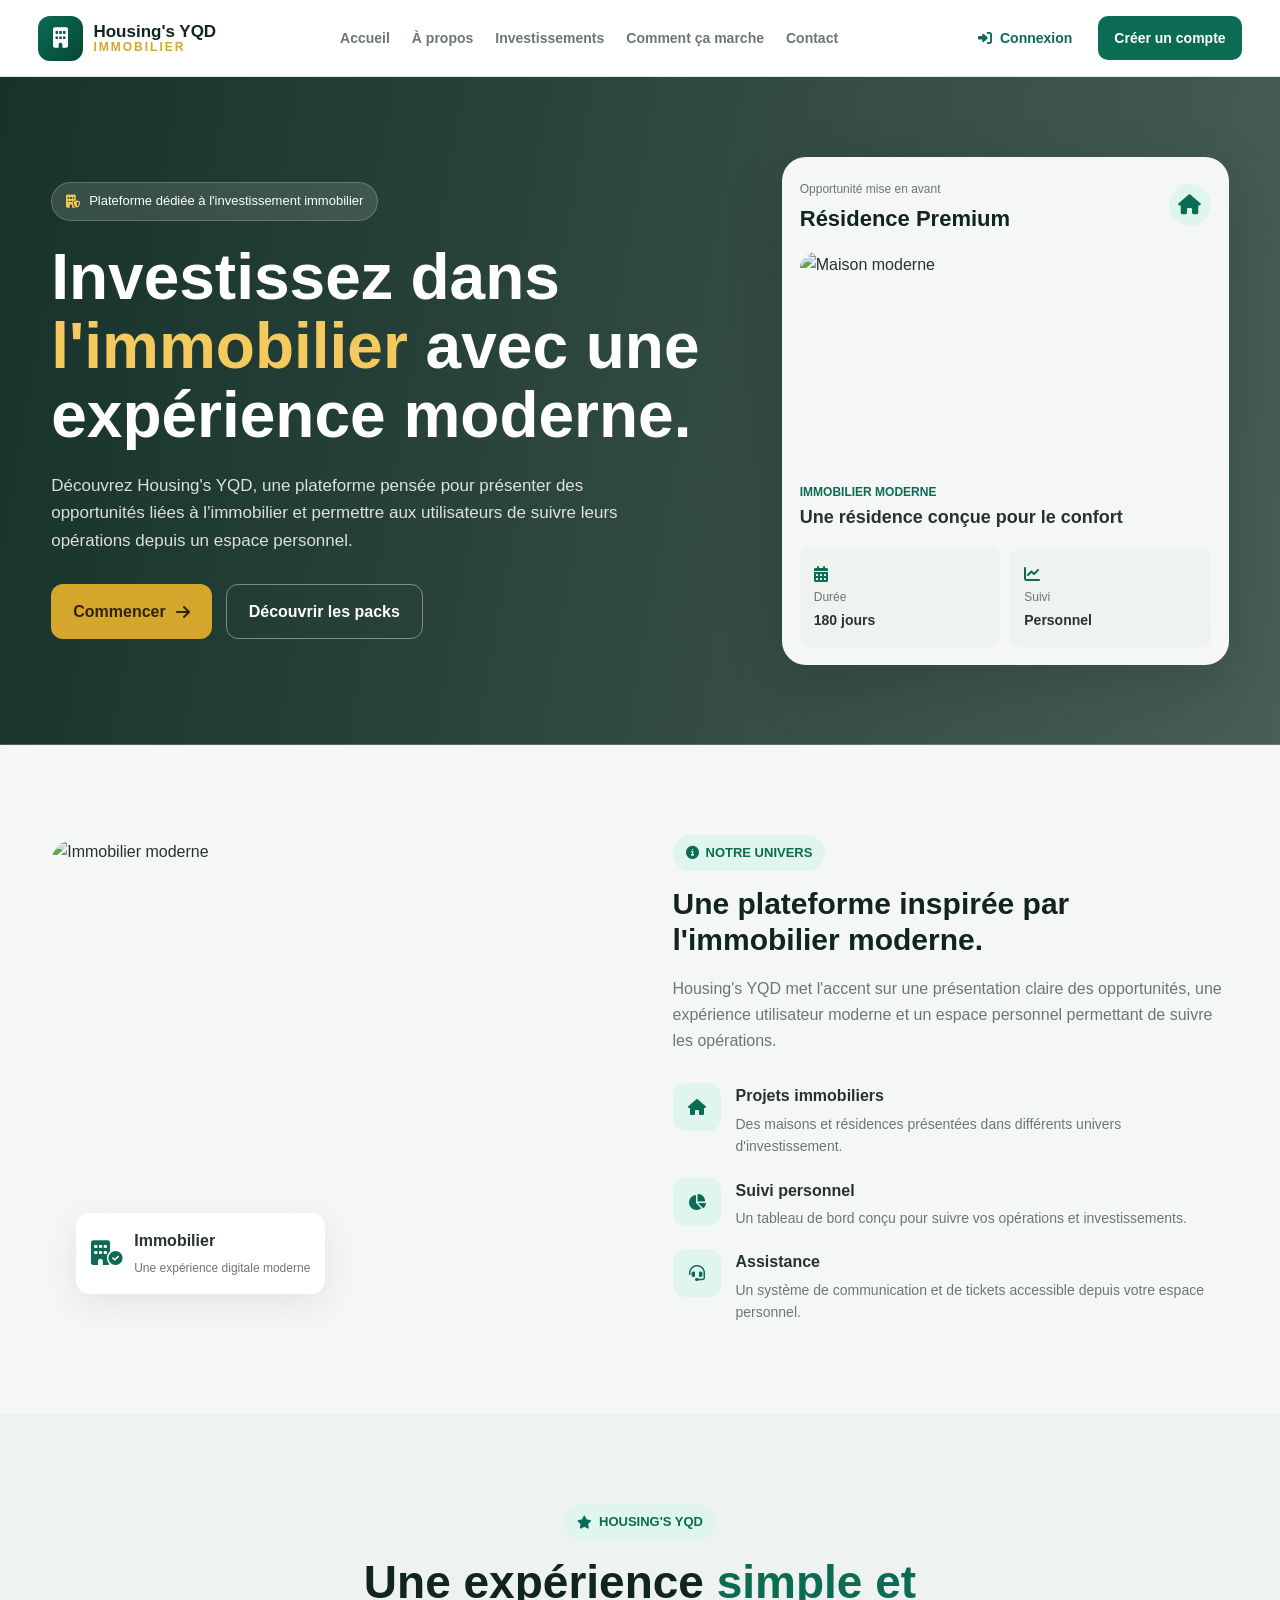
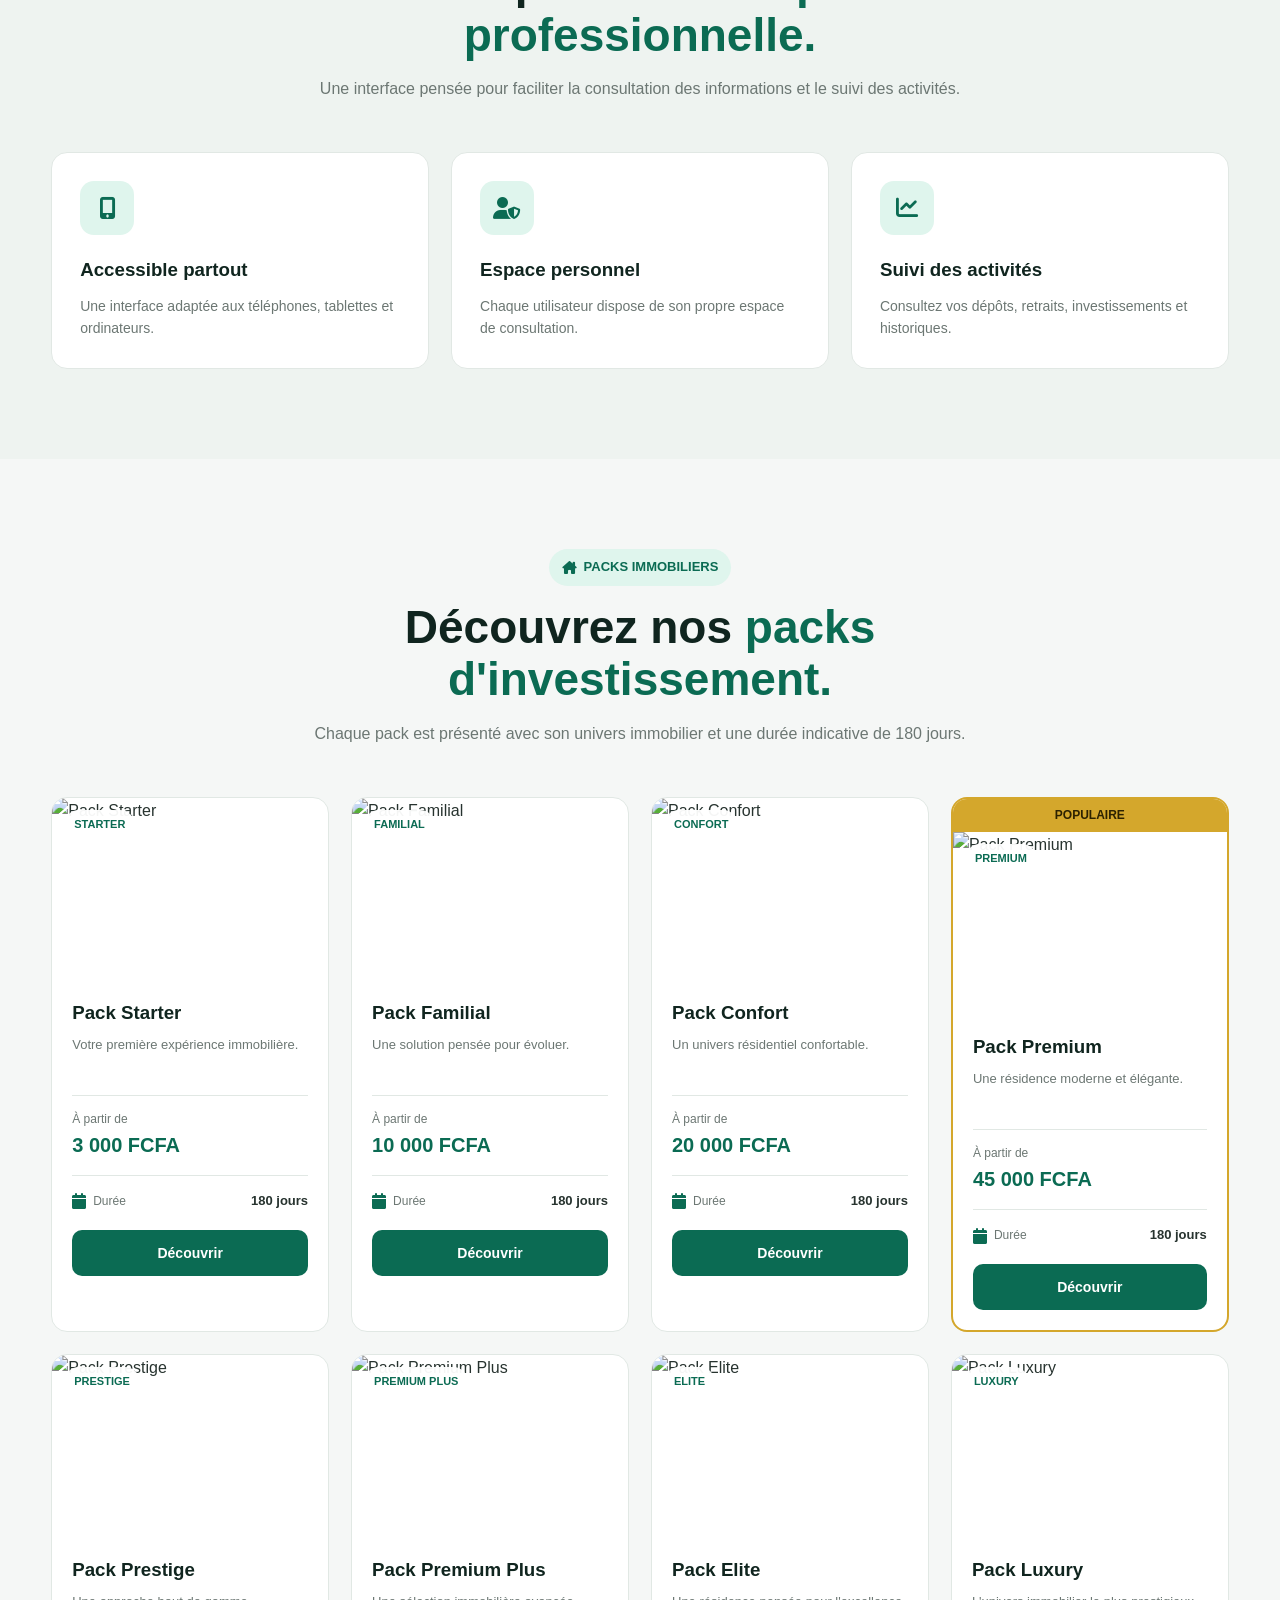
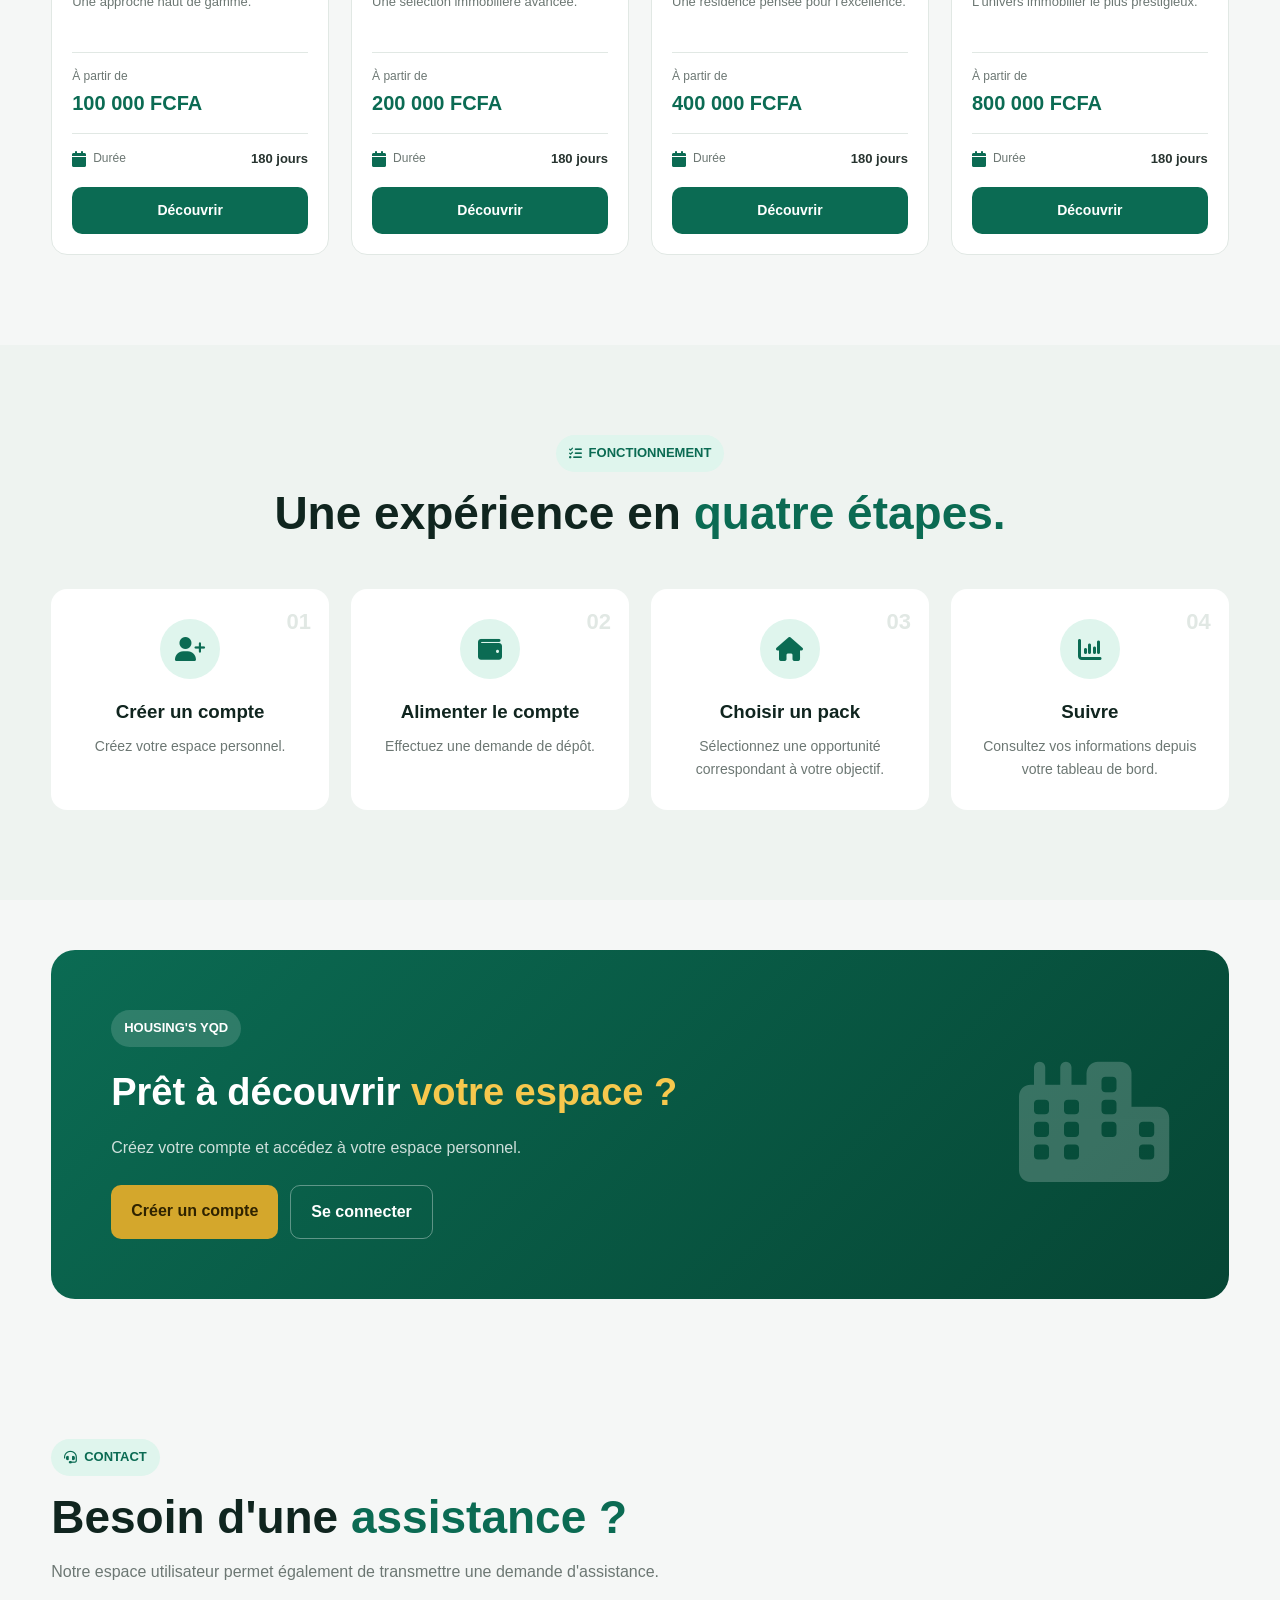
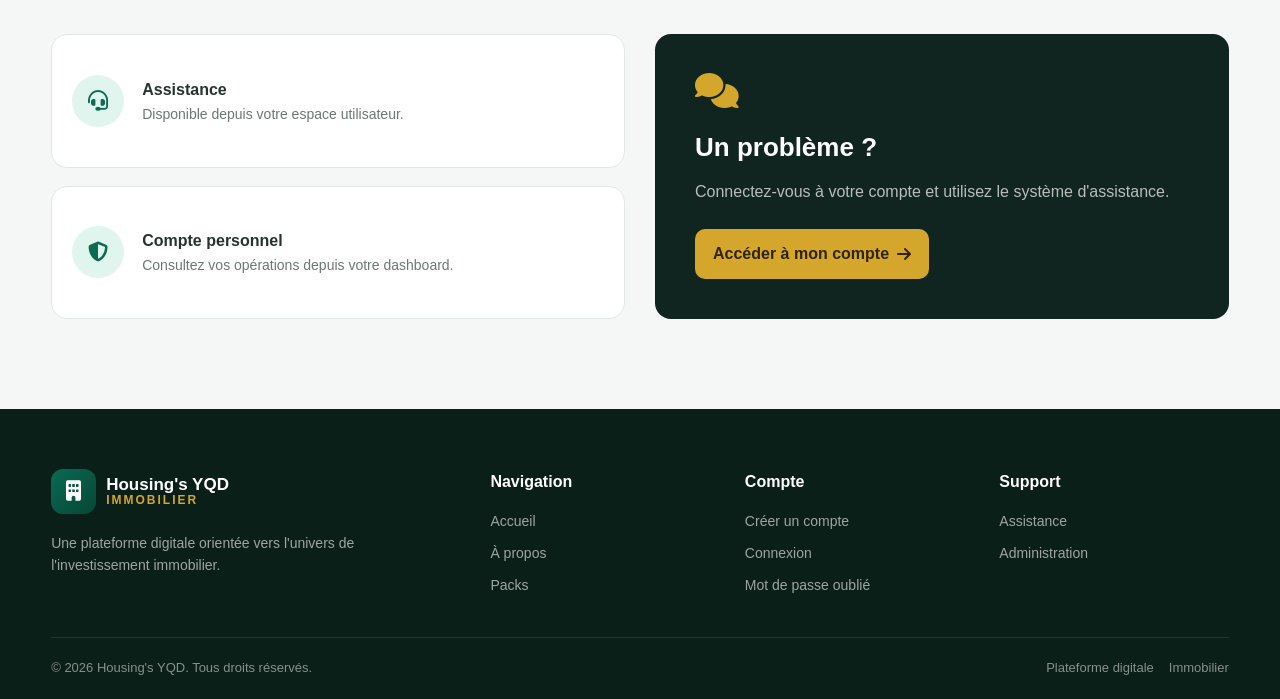
==== commit 657cf101: "Update fmt.Println message from 'Hello' to 'Goodbye'" ====
--- a/index.html
+++ b/index.html
@@ -2,1933 +2,1463 @@
 <html lang="fr">
 <head>
     <meta charset="UTF-8">
-    <meta name="viewport" content="width=device-width, initial-scale=1.0">
-
-    <title>Housing's YQD | Investissement Immobilier</title>
+
+    <meta name="viewport"
+          content="width=device-width, initial-scale=1.0">
 
     <meta name="description"
-        content="Housing's YQD est une plateforme moderne dédiée à l'investissement immobilier et aux opportunités liées à l'habitat.">
-
-    <link rel="stylesheet" href="style.css">
-
-    <!-- Icônes -->
+          content="Housing's YQD - Plateforme moderne d'investissement immobilier.">
+
+    <title>Housing's YQD | Investissement immobilier</title>
+
     <link rel="stylesheet"
-        href="https://cdnjs.cloudflare.com/ajax/libs/font-awesome/6.5.2/css/all.min.css">
+          href="style.css">
+
+    <link rel="stylesheet"
+          href="https://cdnjs.cloudflare.com/ajax/libs/font-awesome/6.5.2/css/all.min.css">
 </head>
 
 <body>
 
-    <!-- =========================
-         NAVIGATION
-    ========================== -->
-
-    <header class="main-header">
-
-        <div class="nav-container">
-
-            <a href="index.html" class="brand">
-
-                <div class="brand-logo">
-                    <i class="fa-solid fa-building"></i>
-                </div>
-
-                <div class="brand-text">
-                    <strong>Housing's</strong>
-                    <span>YQD</span>
-                </div>
-
-            </a>
-
-
-            <nav class="desktop-nav">
-
-                <a href="#accueil">Accueil</a>
-                <a href="#apropos">À propos</a>
-                <a href="#investissements">Investissements</a>
-                <a href="#avantages">Avantages</a>
-                <a href="#comment">Comment ça marche</a>
-                <a href="#contact">Contact</a>
-
-            </nav>
-
-
-            <div class="nav-actions">
-
-                <a href="login.html" class="btn-login">
-                    <i class="fa-solid fa-right-to-bracket"></i>
-                    Connexion
-                </a>
-
-                <a href="register.html" class="btn-register">
-                    <i class="fa-solid fa-user-plus"></i>
-                    Créer un compte
-                </a>
-
-            </div>
-
-
-            <button class="mobile-menu-btn"
-                id="mobileMenuBtn"
-                aria-label="Ouvrir le menu">
-
-                <i class="fa-solid fa-bars"></i>
-
-            </button>
-
-        </div>
-
-
-        <!-- MENU MOBILE -->
-
-        <div class="mobile-menu" id="mobileMenu">
+<header class="main-header">
+
+    <div class="nav-container">
+
+        <a href="index.html" class="brand">
+
+            <div class="brand-logo">
+                <i class="fa-solid fa-building"></i>
+            </div>
+
+            <div class="brand-text">
+                <strong>Housing's YQD</strong>
+                <span>IMMOBILIER</span>
+            </div>
+
+        </a>
+
+
+        <nav class="desktop-nav">
 
             <a href="#accueil">Accueil</a>
             <a href="#apropos">À propos</a>
-            <a href="#investissements">Investissements</a>
-            <a href="#avantages">Avantages</a>
-            <a href="#comment">Comment ça marche</a>
+            <a href="#packs">Investissements</a>
+            <a href="#fonctionnement">Comment ça marche</a>
             <a href="#contact">Contact</a>
 
-            <a href="login.html" class="mobile-login">
+        </nav>
+
+
+        <div class="nav-actions">
+
+            <a href="login.html"
+               class="btn-login">
+
+                <i class="fa-solid fa-right-to-bracket"></i>
                 Connexion
+
             </a>
 
-            <a href="register.html" class="mobile-register">
+
+            <a href="register.html"
+               class="btn-register">
+
                 Créer un compte
+
             </a>
 
         </div>
 
-    </header>
-
-
-
-    <!-- =========================
-         HERO
-    ========================== -->
-
-    <main>
-
-
-        <section class="hero-section" id="accueil">
-
-            <div class="hero-overlay"></div>
-
-
-            <div class="hero-container">
-
-                <div class="hero-content">
-
-
-                    <div class="hero-badge">
+
+        <button class="mobile-menu-btn"
+                id="mobileMenuButton"
+                type="button">
+
+            <i class="fa-solid fa-bars"></i>
+
+        </button>
+
+    </div>
+
+
+    <div class="mobile-menu"
+         id="mobileMenu">
+
+        <a href="#accueil">Accueil</a>
+        <a href="#apropos">À propos</a>
+        <a href="#packs">Investissements</a>
+        <a href="#fonctionnement">Fonctionnement</a>
+        <a href="#contact">Contact</a>
+
+        <a href="login.html"
+           class="mobile-login">
+
+            Connexion
+
+        </a>
+
+        <a href="register.html"
+           class="mobile-register">
+
+            Créer un compte
+
+        </a>
+
+    </div>
+
+</header>
+
+
+<!-- HERO -->
+
+<section class="hero-section"
+         id="accueil">
+
+    <div class="hero-container">
+
+        <div class="hero-content">
+
+            <div class="hero-badge">
+
+                <i class="fa-solid fa-building-shield"></i>
+
+                Plateforme dédiée à l'investissement immobilier
+
+            </div>
+
+
+            <h1>
+
+                Investissez dans
+                <span>l'immobilier</span>
+                avec une expérience moderne.
+
+            </h1>
+
+
+            <p class="hero-description">
+
+                Découvrez Housing's YQD, une plateforme pensée pour présenter
+                des opportunités liées à l'immobilier et permettre aux utilisateurs
+                de suivre leurs opérations depuis un espace personnel.
+
+            </p>
+
+
+            <div class="hero-buttons">
+
+                <a href="register.html"
+                   class="hero-primary-btn">
+
+                    Commencer
+
+                    <i class="fa-solid fa-arrow-right"></i>
+
+                </a>
+
+
+                <a href="#packs"
+                   class="hero-secondary-btn">
+
+                    Découvrir les packs
+
+                </a>
+
+            </div>
+
+        </div>
+
+
+        <div class="hero-card">
+
+            <div class="hero-card-header">
+
+                <div>
+
+                    <span>Opportunité mise en avant</span>
+
+                    <h3>Résidence Premium</h3>
+
+                </div>
+
+
+                <div class="verified-icon">
+
+                    <i class="fa-solid fa-house"></i>
+
+                </div>
+
+            </div>
+
+
+            <div class="property-image">
+
+                <img
+                    src="https://images.unsplash.com/photo-1600585154340-be6161a56a0c?auto=format&fit=crop&w=900&q=85"
+                    alt="Maison moderne">
+
+            </div>
+
+
+            <div class="property-info">
+
+                <span>IMMOBILIER MODERNE</span>
+
+                <h4>Une résidence conçue pour le confort</h4>
+
+            </div>
+
+
+            <div class="hero-card-details">
+
+                <div>
+
+                    <i class="fa-solid fa-calendar-days"></i>
+
+                    <span>Durée</span>
+
+                    <strong>180 jours</strong>
+
+                </div>
+
+
+                <div>
+
+                    <i class="fa-solid fa-chart-line"></i>
+
+                    <span>Suivi</span>
+
+                    <strong>Personnel</strong>
+
+                </div>
+
+            </div>
+
+        </div>
+
+    </div>
+
+</section>
+
+
+<!-- À PROPOS -->
+
+<section class="about-section"
+         id="apropos">
+
+    <div class="section-container">
+
+        <div class="about-grid">
+
+            <div class="about-image-box">
+
+                <img
+                    src="https://images.unsplash.com/photo-1600607687939-ce8a6c25118c?auto=format&fit=crop&w=1000&q=85"
+                    alt="Immobilier moderne">
+
+
+                <div class="about-floating-card">
+
+                    <i class="fa-solid fa-building-circle-check"></i>
+
+                    <div>
+
+                        <strong>Immobilier</strong>
+
+                        <span>Une expérience digitale moderne</span>
+
+                    </div>
+
+                </div>
+
+            </div>
+
+
+            <div class="about-content">
+
+                <div class="section-tag">
+
+                    <i class="fa-solid fa-circle-info"></i>
+
+                    NOTRE UNIVERS
+
+                </div>
+
+
+                <h3>
+
+                    Une plateforme inspirée par
+                    <span>l'immobilier moderne.</span>
+
+                </h3>
+
+
+                <p>
+
+                    Housing's YQD met l'accent sur une présentation claire
+                    des opportunités, une expérience utilisateur moderne
+                    et un espace personnel permettant de suivre les opérations.
+
+                </p>
+
+
+                <div class="about-features">
+
+                    <div class="about-feature">
+
+                        <div class="feature-icon">
+
+                            <i class="fa-solid fa-house"></i>
+
+                        </div>
+
+                        <div>
+
+                            <h4>Projets immobiliers</h4>
+
+                            <p>
+                                Des maisons et résidences présentées dans
+                                différents univers d'investissement.
+                            </p>
+
+                        </div>
+
+                    </div>
+
+
+                    <div class="about-feature">
+
+                        <div class="feature-icon">
+
+                            <i class="fa-solid fa-chart-pie"></i>
+
+                        </div>
+
+                        <div>
+
+                            <h4>Suivi personnel</h4>
+
+                            <p>
+                                Un tableau de bord conçu pour suivre vos
+                                opérations et investissements.
+                            </p>
+
+                        </div>
+
+                    </div>
+
+
+                    <div class="about-feature">
+
+                        <div class="feature-icon">
+
+                            <i class="fa-solid fa-headset"></i>
+
+                        </div>
+
+                        <div>
+
+                            <h4>Assistance</h4>
+
+                            <p>
+                                Un système de communication et de tickets
+                                accessible depuis votre espace personnel.
+                            </p>
+
+                        </div>
+
+                    </div>
+
+                </div>
+
+            </div>
+
+        </div>
+
+    </div>
+
+</section>
+
+
+<!-- AVANTAGES -->
+
+<section class="advantages-section">
+
+    <div class="section-container">
+
+        <div class="section-heading center-heading">
+
+            <div class="section-tag">
+
+                <i class="fa-solid fa-star"></i>
+
+                HOUSING'S YQD
+
+            </div>
+
+
+            <h2>
+
+                Une expérience
+                <span>simple et professionnelle.</span>
+
+            </h2>
+
+
+            <p>
+
+                Une interface pensée pour faciliter la consultation des
+                informations et le suivi des activités.
+
+            </p>
+
+        </div>
+
+
+        <div class="advantages-grid">
+
+            <article class="advantage-card">
+
+                <div class="advantage-icon">
+
+                    <i class="fa-solid fa-mobile-screen-button"></i>
+
+                </div>
+
+                <h3>Accessible partout</h3>
+
+                <p>
+                    Une interface adaptée aux téléphones,
+                    tablettes et ordinateurs.
+                </p>
+
+            </article>
+
+
+            <article class="advantage-card">
+
+                <div class="advantage-icon">
+
+                    <i class="fa-solid fa-user-shield"></i>
+
+                </div>
+
+                <h3>Espace personnel</h3>
+
+                <p>
+                    Chaque utilisateur dispose de son propre
+                    espace de consultation.
+                </p>
+
+            </article>
+
+
+            <article class="advantage-card">
+
+                <div class="advantage-icon">
+
+                    <i class="fa-solid fa-chart-line"></i>
+
+                </div>
+
+                <h3>Suivi des activités</h3>
+
+                <p>
+                    Consultez vos dépôts, retraits,
+                    investissements et historiques.
+                </p>
+
+            </article>
+
+        </div>
+
+    </div>
+
+</section>
+
+
+<!-- PACKS -->
+
+<section class="investment-section"
+         id="packs">
+
+    <div class="section-container">
+
+        <div class="section-heading center-heading">
+
+            <div class="section-tag">
+
+                <i class="fa-solid fa-house-chimney"></i>
+
+                PACKS IMMOBILIERS
+
+            </div>
+
+
+            <h2>
+
+                Découvrez nos
+                <span>packs d'investissement.</span>
+
+            </h2>
+
+
+            <p>
+
+                Chaque pack est présenté avec son univers immobilier
+                et une durée indicative de 180 jours.
+
+            </p>
+
+        </div>
+
+
+        <div class="pack-grid">
+
+
+            <!-- PACK 1 -->
+
+            <article class="pack-card">
+
+                <div class="pack-image">
+
+                    <img
+                        src="https://images.unsplash.com/photo-1600585154340-be6161a56a0c?auto=format&fit=crop&w=700&q=85"
+                        alt="Pack Starter">
+
+                    <span class="pack-badge">
+                        STARTER
+                    </span>
+
+                </div>
+
+
+                <div class="pack-content">
+
+                    <h3>Pack Starter</h3>
+
+                    <p class="pack-subtitle">
+                        Votre première expérience immobilière.
+                    </p>
+
+
+                    <div class="pack-price">
+
+                        <span>À partir de</span>
+
+                        <strong>3 000 FCFA</strong>
+
+                    </div>
+
+
+                    <div class="pack-details">
+
+                        <div>
+
+                            <i class="fa-solid fa-calendar"></i>
+
+                            <span>Durée</span>
+
+                            <strong>180 jours</strong>
+
+                        </div>
+
+                    </div>
+
+
+                    <a href="register.html"
+                       class="pack-button">
+
+                        Découvrir
+
+                    </a>
+
+                </div>
+
+            </article>
+
+
+            <!-- PACK 2 -->
+
+            <article class="pack-card">
+
+                <div class="pack-image">
+
+                    <img
+                        src="https://images.unsplash.com/photo-1600607687920-4e2a09cf159d?auto=format&fit=crop&w=700&q=85"
+                        alt="Pack Familial">
+
+                    <span class="pack-badge">
+                        FAMILIAL
+                    </span>
+
+                </div>
+
+
+                <div class="pack-content">
+
+                    <h3>Pack Familial</h3>
+
+                    <p class="pack-subtitle">
+                        Une solution pensée pour évoluer.
+                    </p>
+
+
+                    <div class="pack-price">
+
+                        <span>À partir de</span>
+
+                        <strong>10 000 FCFA</strong>
+
+                    </div>
+
+
+                    <div class="pack-details">
+
+                        <div>
+
+                            <i class="fa-solid fa-calendar"></i>
+
+                            <span>Durée</span>
+
+                            <strong>180 jours</strong>
+
+                        </div>
+
+                    </div>
+
+
+                    <a href="register.html"
+                       class="pack-button">
+
+                        Découvrir
+
+                    </a>
+
+                </div>
+
+            </article>
+
+
+            <!-- PACK 3 -->
+
+            <article class="pack-card">
+
+                <div class="pack-image">
+
+                    <img
+                        src="https://images.unsplash.com/photo-1600566753190-17f0baa2a6c3?auto=format&fit=crop&w=700&q=85"
+                        alt="Pack Confort">
+
+                    <span class="pack-badge">
+                        CONFORT
+                    </span>
+
+                </div>
+
+
+                <div class="pack-content">
+
+                    <h3>Pack Confort</h3>
+
+                    <p class="pack-subtitle">
+                        Un univers résidentiel confortable.
+                    </p>
+
+
+                    <div class="pack-price">
+
+                        <span>À partir de</span>
+
+                        <strong>20 000 FCFA</strong>
+
+                    </div>
+
+
+                    <div class="pack-details">
+
+                        <div>
+
+                            <i class="fa-solid fa-calendar"></i>
+
+                            <span>Durée</span>
+
+                            <strong>180 jours</strong>
+
+                        </div>
+
+                    </div>
+
+
+                    <a href="register.html"
+                       class="pack-button">
+
+                        Découvrir
+
+                    </a>
+
+                </div>
+
+            </article>
+
+
+            <!-- PACK 4 -->
+
+            <article class="pack-card featured-pack">
+
+                <div class="featured-label">
+                    POPULAIRE
+                </div>
+
+
+                <div class="pack-image">
+
+                    <img
+                        src="https://images.unsplash.com/photo-1600585152915-d208bec867a1?auto=format&fit=crop&w=700&q=85"
+                        alt="Pack Premium">
+
+                    <span class="pack-badge">
+                        PREMIUM
+                    </span>
+
+                </div>
+
+
+                <div class="pack-content">
+
+                    <h3>Pack Premium</h3>
+
+                    <p class="pack-subtitle">
+                        Une résidence moderne et élégante.
+                    </p>
+
+
+                    <div class="pack-price">
+
+                        <span>À partir de</span>
+
+                        <strong>45 000 FCFA</strong>
+
+                    </div>
+
+
+                    <div class="pack-details">
+
+                        <div>
+
+                            <i class="fa-solid fa-calendar"></i>
+
+                            <span>Durée</span>
+
+                            <strong>180 jours</strong>
+
+                        </div>
+
+                    </div>
+
+
+                    <a href="register.html"
+                       class="pack-button">
+
+                        Découvrir
+
+                    </a>
+
+                </div>
+
+            </article>
+
+
+            <!-- PACK 5 -->
+
+            <article class="pack-card">
+
+                <div class="pack-image">
+
+                    <img
+                        src="https://images.unsplash.com/photo-1600210492486-724fe5c67fb0?auto=format&fit=crop&w=700&q=85"
+                        alt="Pack Prestige">
+
+                    <span class="pack-badge">
+                        PRESTIGE
+                    </span>
+
+                </div>
+
+
+                <div class="pack-content">
+
+                    <h3>Pack Prestige</h3>
+
+                    <p class="pack-subtitle">
+                        Une approche haut de gamme.
+                    </p>
+
+
+                    <div class="pack-price">
+
+                        <span>À partir de</span>
+
+                        <strong>100 000 FCFA</strong>
+
+                    </div>
+
+
+                    <div class="pack-details">
+
+                        <div>
+
+                            <i class="fa-solid fa-calendar"></i>
+
+                            <span>Durée</span>
+
+                            <strong>180 jours</strong>
+
+                        </div>
+
+                    </div>
+
+
+                    <a href="register.html"
+                       class="pack-button">
+
+                        Découvrir
+
+                    </a>
+
+                </div>
+
+            </article>
+
+
+            <!-- PACK 6 -->
+
+            <article class="pack-card">
+
+                <div class="pack-image">
+
+                    <img
+                        src="https://images.unsplash.com/photo-1600607688969-a5bfcd646154?auto=format&fit=crop&w=700&q=85"
+                        alt="Pack Premium Plus">
+
+                    <span class="pack-badge">
+                        PREMIUM PLUS
+                    </span>
+
+                </div>
+
+
+                <div class="pack-content">
+
+                    <h3>Pack Premium Plus</h3>
+
+                    <p class="pack-subtitle">
+                        Une sélection immobilière avancée.
+                    </p>
+
+
+                    <div class="pack-price">
+
+                        <span>À partir de</span>
+
+                        <strong>200 000 FCFA</strong>
+
+                    </div>
+
+
+                    <div class="pack-details">
+
+                        <div>
+
+                            <i class="fa-solid fa-calendar"></i>
+
+                            <span>Durée</span>
+
+                            <strong>180 jours</strong>
+
+                        </div>
+
+                    </div>
+
+
+                    <a href="register.html"
+                       class="pack-button">
+
+                        Découvrir
+
+                    </a>
+
+                </div>
+
+            </article>
+
+
+            <!-- PACK 7 -->
+
+            <article class="pack-card">
+
+                <div class="pack-image">
+
+                    <img
+                        src="https://images.unsplash.com/photo-1600573472550-8090b5e0745e?auto=format&fit=crop&w=700&q=85"
+                        alt="Pack Elite">
+
+                    <span class="pack-badge">
+                        ELITE
+                    </span>
+
+                </div>
+
+
+                <div class="pack-content">
+
+                    <h3>Pack Elite</h3>
+
+                    <p class="pack-subtitle">
+                        Une résidence pensée pour l'excellence.
+                    </p>
+
+
+                    <div class="pack-price">
+
+                        <span>À partir de</span>
+
+                        <strong>400 000 FCFA</strong>
+
+                    </div>
+
+
+                    <div class="pack-details">
+
+                        <div>
+
+                            <i class="fa-solid fa-calendar"></i>
+
+                            <span>Durée</span>
+
+                            <strong>180 jours</strong>
+
+                        </div>
+
+                    </div>
+
+
+                    <a href="register.html"
+                       class="pack-button">
+
+                        Découvrir
+
+                    </a>
+
+                </div>
+
+            </article>
+
+
+            <!-- PACK 8 -->
+
+            <article class="pack-card">
+
+                <div class="pack-image">
+
+                    <img
+                        src="https://images.unsplash.com/photo-1600047509807-ba8f99d2cdde?auto=format&fit=crop&w=700&q=85"
+                        alt="Pack Luxury">
+
+                    <span class="pack-badge">
+                        LUXURY
+                    </span>
+
+                </div>
+
+
+                <div class="pack-content">
+
+                    <h3>Pack Luxury</h3>
+
+                    <p class="pack-subtitle">
+                        L'univers immobilier le plus prestigieux.
+                    </p>
+
+
+                    <div class="pack-price">
+
+                        <span>À partir de</span>
+
+                        <strong>800 000 FCFA</strong>
+
+                    </div>
+
+
+                    <div class="pack-details">
+
+                        <div>
+
+                            <i class="fa-solid fa-calendar"></i>
+
+                            <span>Durée</span>
+
+                            <strong>180 jours</strong>
+
+                        </div>
+
+                    </div>
+
+
+                    <a href="register.html"
+                       class="pack-button">
+
+                        Découvrir
+
+                    </a>
+
+                </div>
+
+            </article>
+
+        </div>
+
+    </div>
+
+</section>
+
+
+<!-- FONCTIONNEMENT -->
+
+<section class="how-section"
+         id="fonctionnement">
+
+    <div class="section-container">
+
+        <div class="section-heading center-heading">
+
+            <div class="section-tag">
+
+                <i class="fa-solid fa-list-check"></i>
+
+                FONCTIONNEMENT
+
+            </div>
+
+
+            <h2>
+
+                Une expérience en
+                <span>quatre étapes.</span>
+
+            </h2>
+
+        </div>
+
+
+        <div class="steps-container">
+
+
+            <article class="step-card">
+
+                <span class="step-number">01</span>
+
+                <div class="step-icon">
+
+                    <i class="fa-solid fa-user-plus"></i>
+
+                </div>
+
+                <h3>Créer un compte</h3>
+
+                <p>
+                    Créez votre espace personnel.
+                </p>
+
+            </article>
+
+
+            <article class="step-card">
+
+                <span class="step-number">02</span>
+
+                <div class="step-icon">
+
+                    <i class="fa-solid fa-wallet"></i>
+
+                </div>
+
+                <h3>Alimenter le compte</h3>
+
+                <p>
+                    Effectuez une demande de dépôt.
+                </p>
+
+            </article>
+
+
+            <article class="step-card">
+
+                <span class="step-number">03</span>
+
+                <div class="step-icon">
+
+                    <i class="fa-solid fa-house"></i>
+
+                </div>
+
+                <h3>Choisir un pack</h3>
+
+                <p>
+                    Sélectionnez une opportunité correspondant
+                    à votre objectif.
+                </p>
+
+            </article>
+
+
+            <article class="step-card">
+
+                <span class="step-number">04</span>
+
+                <div class="step-icon">
+
+                    <i class="fa-solid fa-chart-column"></i>
+
+                </div>
+
+                <h3>Suivre</h3>
+
+                <p>
+                    Consultez vos informations depuis votre tableau
+                    de bord.
+                </p>
+
+            </article>
+
+        </div>
+
+    </div>
+
+</section>
+
+
+<!-- CTA -->
+
+<section class="cta-section">
+
+    <div class="cta-container">
+
+        <div class="cta-content">
+
+            <div class="section-tag light-tag">
+
+                HOUSING'S YQD
+
+            </div>
+
+
+            <h2>
+
+                Prêt à découvrir
+                <span>votre espace ?</span>
+
+            </h2>
+
+
+            <p>
+
+                Créez votre compte et accédez à votre espace personnel.
+
+            </p>
+
+
+            <div class="cta-buttons">
+
+                <a href="register.html"
+                   class="cta-primary">
+
+                    Créer un compte
+
+                </a>
+
+
+                <a href="login.html"
+                   class="cta-secondary">
+
+                    Se connecter
+
+                </a>
+
+            </div>
+
+        </div>
+
+
+        <div class="cta-visual">
+
+            <i class="fa-solid fa-city"></i>
+
+        </div>
+
+    </div>
+
+</section>
+
+
+<!-- CONTACT -->
+
+<section class="contact-section"
+         id="contact">
+
+    <div class="section-container">
+
+        <div class="section-heading">
+
+            <div class="section-tag">
+
+                <i class="fa-solid fa-headset"></i>
+
+                CONTACT
+
+            </div>
+
+
+            <h2>
+
+                Besoin d'une
+                <span>assistance ?</span>
+
+            </h2>
+
+
+            <p>
+
+                Notre espace utilisateur permet également
+                de transmettre une demande d'assistance.
+
+            </p>
+
+        </div>
+
+
+        <div class="contact-grid">
+
+            <div class="contact-info">
+
+                <div class="contact-card">
+
+                    <div class="contact-icon">
+
+                        <i class="fa-solid fa-headset"></i>
+
+                    </div>
+
+                    <div>
+
+                        <h4>Assistance</h4>
+
+                        <p>
+                            Disponible depuis votre espace utilisateur.
+                        </p>
+
+                    </div>
+
+                </div>
+
+
+                <div class="contact-card">
+
+                    <div class="contact-icon">
 
                         <i class="fa-solid fa-shield-halved"></i>
 
-                        Plateforme moderne d'investissement immobilier
-
-                    </div>
-
-
-                    <h1>
-
-                        Investissez dans
-                        <span>l'immobilier autrement.</span>
-
-                    </h1>
-
-
-                    <p class="hero-description">
-
-                        Découvrez Housing's YQD, une plateforme moderne pensée
-                        pour vous permettre d'explorer des opportunités
-                        d'investissement liées à l'immobilier dans un environnement
-                        professionnel, clair et accessible.
-
-                    </p>
-
-
-                    <div class="hero-buttons">
-
-                        <a href="register.html" class="hero-primary-btn">
-
-                            <i class="fa-solid fa-rocket"></i>
-
-                            Commencer maintenant
-
-                        </a>
-
-
-                        <a href="#investissements" class="hero-secondary-btn">
-
-                            <i class="fa-solid fa-building"></i>
-
-                            Découvrir les packs
-
-                        </a>
-
-                    </div>
-
-
-                    <div class="hero-stats">
-
-
-                        <div class="hero-stat">
-
-                            <i class="fa-solid fa-house"></i>
-
-                            <div>
-
-                                <strong>Immobilier</strong>
-
-                                <span>Opportunités variées</span>
-
-                            </div>
-
-                        </div>
-
-
-                        <div class="hero-stat">
-
-                            <i class="fa-solid fa-clock"></i>
-
-                            <div>
-
-                                <strong>180 jours</strong>
-
-                                <span>Durée des investissements</span>
-
-                            </div>
-
-                        </div>
-
-
-                        <div class="hero-stat">
-
-                            <i class="fa-solid fa-headset"></i>
-
-                            <div>
-
-                                <strong>Assistance</strong>
-
-                                <span>Service utilisateur</span>
-
-                            </div>
-
-                        </div>
-
-
-                    </div>
-
-
-                </div>
-
-
-                <!-- CARTE HERO -->
-
-                <div class="hero-card">
-
-                    <div class="hero-card-header">
-
-                        <div>
-
-                            <span>Plateforme</span>
-
-                            <h3>Housing's YQD</h3>
-
-                        </div>
-
-
-                        <div class="verified-icon">
-
-                            <i class="fa-solid fa-circle-check"></i>
-
-                        </div>
-
-                    </div>
-
-
-                    <div class="hero-card-body">
-
-
-                        <div class="property-preview">
-
-                            <div class="property-image">
-
-                                <img
-                                    src="https://images.unsplash.com/photo-1600585154340-be6161a56a0c?auto=format&fit=crop&w=1000&q=80"
-                                    alt="Maison moderne">
-
-                            </div>
-
-
-                            <div class="property-info">
-
-                                <span>Investissement immobilier</span>
-
-                                <h4>Des opportunités modernes</h4>
-
-                            </div>
-
-                        </div>
-
-
-                        <div class="hero-card-details">
-
-
-                            <div>
-
-                                <i class="fa-solid fa-calendar"></i>
-
-                                <span>Durée</span>
-
-                                <strong>180 jours</strong>
-
-                            </div>
-
-
-                            <div>
-
-                                <i class="fa-solid fa-chart-line"></i>
-
-                                <span>Gestion</span>
-
-                                <strong>Digitale</strong>
-
-                            </div>
-
-
-                        </div>
-
-
-                    </div>
-
-                </div>
-
-
-            </div>
-
-
-            <div class="hero-scroll">
-
-                <a href="#apropos">
-
-                    <span>Découvrir</span>
-
-                    <i class="fa-solid fa-arrow-down"></i>
+                    </div>
+
+                    <div>
+
+                        <h4>Compte personnel</h4>
+
+                        <p>
+                            Consultez vos opérations depuis votre dashboard.
+                        </p>
+
+                    </div>
+
+                </div>
+
+            </div>
+
+
+            <div class="contact-action">
+
+                <i class="fa-solid fa-comments"></i>
+
+                <h3>Un problème ?</h3>
+
+                <p>
+
+                    Connectez-vous à votre compte et utilisez
+                    le système d'assistance.
+
+                </p>
+
+
+                <a href="login.html"
+                   class="contact-btn">
+
+                    Accéder à mon compte
+
+                    <i class="fa-solid fa-arrow-right"></i>
 
                 </a>
 
             </div>
 
-
-        </section>
-
-
-
-        <!-- =========================
-             À PROPOS
-        ========================== -->
-
-        <section class="about-section" id="apropos">
-
-
-            <div class="section-container">
-
-
-                <div class="section-heading">
-
-                    <span class="section-tag">
-                        <i class="fa-solid fa-circle-info"></i>
-                        À propos
-                    </span>
-
-
-                    <h2>
-
-                        Une vision moderne de
-                        <span>l'investissement immobilier.</span>
-
-                    </h2>
-
-
-                    <p>
-
-                        Housing's YQD propose une expérience numérique moderne
-                        autour des opportunités d'investissement liées au secteur
-                        immobilier.
-
-                    </p>
-
-                </div>
-
-
-
-                <div class="about-grid">
-
-
-                    <div class="about-image-box">
-
-                        <img
-                            src="https://images.unsplash.com/photo-1600607687920-4e2a09cf159d?auto=format&fit=crop&w=1200&q=80"
-                            alt="Résidence moderne">
-
-                        <div class="about-floating-card">
-
-                            <i class="fa-solid fa-building-shield"></i>
-
-                            <div>
-
-                                <strong>Expérience digitale</strong>
-
-                                <span>Simple et accessible</span>
-
-                            </div>
-
-                        </div>
-
-                    </div>
-
-
-
-                    <div class="about-content">
-
-
-                        <h3>
-
-                            L'immobilier présenté
-                            avec une expérience moderne.
-
-                        </h3>
-
-
-                        <p>
-
-                            Notre objectif est de proposer une interface intuitive
-                            permettant aux utilisateurs de consulter les différentes
-                            offres disponibles, suivre leurs opérations et accéder
-                            facilement à leur espace personnel.
-
-                        </p>
-
-
-                        <div class="about-features">
-
-
-                            <div class="about-feature">
-
-                                <div class="feature-icon">
-
-                                    <i class="fa-solid fa-mobile-screen-button"></i>
-
-                                </div>
-
-                                <div>
-
-                                    <h4>Accessible partout</h4>
-
-                                    <p>
-                                        Une plateforme pensée pour les téléphones,
-                                        tablettes et ordinateurs.
-                                    </p>
-
-                                </div>
-
-                            </div>
-
-
-
-                            <div class="about-feature">
-
-                                <div class="feature-icon">
-
-                                    <i class="fa-solid fa-chart-pie"></i>
-
-                                </div>
-
-                                <div>
-
-                                    <h4>Suivi simplifié</h4>
-
-                                    <p>
-                                        Consultez vos investissements et vos
-                                        opérations depuis votre tableau de bord.
-                                    </p>
-
-                                </div>
-
-                            </div>
-
-
-
-                            <div class="about-feature">
-
-                                <div class="feature-icon">
-
-                                    <i class="fa-solid fa-headset"></i>
-
-                                </div>
-
-                                <div>
-
-                                    <h4>Assistance</h4>
-
-                                    <p>
-                                        Un espace de communication pour accompagner
-                                        les utilisateurs.
-                                    </p>
-
-                                </div>
-
-                            </div>
-
-
-                        </div>
-
-
-                    </div>
-
-
-                </div>
-
-
-            </div>
-
-
-        </section>
-
-
-
-        <!-- =========================
-             AVANTAGES
-        ========================== -->
-
-        <section class="advantages-section" id="avantages">
-
-
-            <div class="section-container">
-
-
-                <div class="section-heading center-heading">
-
-                    <span class="section-tag">
-                        <i class="fa-solid fa-star"></i>
-                        Nos avantages
-                    </span>
-
-
-                    <h2>
-
-                        Une expérience pensée pour
-                        <span>l'utilisateur.</span>
-
-                    </h2>
-
-                </div>
-
-
-
-                <div class="advantages-grid">
-
-
-                    <article class="advantage-card">
-
-                        <div class="advantage-icon">
-
-                            <i class="fa-solid fa-laptop-mobile"></i>
-
-                        </div>
-
-
-                        <h3>Interface moderne</h3>
-
-
-                        <p>
-
-                            Une navigation claire et professionnelle adaptée
-                            aux appareils mobiles et aux ordinateurs.
-
-                        </p>
-
-                    </article>
-
-
-
-                    <article class="advantage-card">
-
-                        <div class="advantage-icon">
-
-                            <i class="fa-solid fa-user-shield"></i>
-
-                        </div>
-
-
-                        <h3>Espace personnel</h3>
-
-
-                        <p>
-
-                            Chaque utilisateur dispose de son propre espace
-                            pour consulter ses informations et opérations.
-
-                        </p>
-
-                    </article>
-
-
-
-                    <article class="advantage-card">
-
-                        <div class="advantage-icon">
-
-                            <i class="fa-solid fa-clock-rotate-left"></i>
-
-                        </div>
-
-
-                        <h3>Historique</h3>
-
-
-                        <p>
-
-                            Consultez l'historique de vos dépôts,
-                            retraits et investissements.
-
-                        </p>
-
-                    </article>
-
-
-
-                    <article class="advantage-card">
-
-                        <div class="advantage-icon">
-
-                            <i class="fa-solid fa-house-circle-check"></i>
-
-                        </div>
-
-
-                        <h3>Univers immobilier</h3>
-
-
-                        <p>
-
-                            Découvrez des packs présentés autour de différentes
-                            catégories de logements modernes.
-
-                        </p>
-
-                    </article>
-
-
-
-                    <article class="advantage-card">
-
-                        <div class="advantage-icon">
-
-                            <i class="fa-solid fa-users"></i>
-
-                        </div>
-
-
-                        <h3>Parrainage</h3>
-
-
-                        <p>
-
-                            Un système d'invitation permet de partager votre
-                            code personnel avec de nouveaux utilisateurs.
-
-                        </p>
-
-                    </article>
-
-
-
-                    <article class="advantage-card">
-
-                        <div class="advantage-icon">
-
-                            <i class="fa-solid fa-comments"></i>
-
-                        </div>
-
-
-                        <h3>Assistance</h3>
-
-
-                        <p>
-
-                            Contactez le service d'assistance depuis votre
-                            espace utilisateur grâce au système de tickets.
-
-                        </p>
-
-                    </article>
-
-
-                </div>
-
-
-            </div>
-
-
-        </section>
-
-
-
-        <!-- =========================
-             INVESTISSEMENTS
-        ========================== -->
-
-        <section class="investment-section" id="investissements">
-
-
-            <div class="section-container">
-
-
-                <div class="section-heading">
-
-                    <span class="section-tag">
+        </div>
+
+    </div>
+
+</section>
+
+
+<!-- FOOTER -->
+
+<footer class="main-footer">
+
+    <div class="footer-container">
+
+        <div class="footer-main">
+
+            <div class="footer-brand">
+
+                <a href="index.html"
+                   class="brand footer-brand-link">
+
+                    <div class="brand-logo">
 
                         <i class="fa-solid fa-building"></i>
 
-                        Nos packs
-
-                    </span>
-
-
-                    <h2>
-
-                        Découvrez nos
-                        <span>packs immobiliers.</span>
-
-                    </h2>
-
-
-                    <p>
-
-                        Explorez les différentes catégories d'investissement
-                        disponibles sur Housing's YQD.
-
-                    </p>
-
-                </div>
-
-
-
-                <div class="pack-grid">
-
-
-                    <!-- PACK 1 -->
-
-                    <article class="pack-card">
-
-
-                        <div class="pack-image">
-
-                            <img
-                                src="https://images.unsplash.com/photo-1600585152915-d208bec867a1?auto=format&fit=crop&w=1000&q=80"
-                                alt="Pack Starter">
-
-                            <span class="pack-badge">
-
-                                Starter
-
-                            </span>
-
-                        </div>
-
-
-                        <div class="pack-content">
-
-                            <h3>Pack Starter</h3>
-
-                            <p class="pack-subtitle">
-
-                                Une première approche de l'univers Housing's YQD.
-
-                            </p>
-
-
-                            <div class="pack-price">
-
-                                <span>Montant</span>
-
-                                <strong>3 000 FCFA</strong>
-
-                            </div>
-
-
-                            <div class="pack-details">
-
-                                <div>
-
-                                    <i class="fa-solid fa-calendar-days"></i>
-
-                                    <span>Durée</span>
-
-                                    <strong>180 jours</strong>
-
-                                </div>
-
-                            </div>
-
-
-                            <a href="register.html" class="pack-button">
-
-                                Découvrir
-
-                                <i class="fa-solid fa-arrow-right"></i>
-
-                            </a>
-
-                        </div>
-
-
-                    </article>
-
-
-
-                    <!-- PACK 2 -->
-
-                    <article class="pack-card">
-
-
-                        <div class="pack-image">
-
-                            <img
-                                src="https://images.unsplash.com/photo-1600566753190-17f0baa2a6c3?auto=format&fit=crop&w=1000&q=80"
-                                alt="Pack Familial">
-
-                            <span class="pack-badge">
-
-                                Familial
-
-                            </span>
-
-                        </div>
-
-
-                        <div class="pack-content">
-
-                            <h3>Pack Familial</h3>
-
-                            <p class="pack-subtitle">
-
-                                Une catégorie pensée autour d'un habitat familial.
-
-                            </p>
-
-
-                            <div class="pack-price">
-
-                                <span>Montant</span>
-
-                                <strong>10 000 FCFA</strong>
-
-                            </div>
-
-
-                            <div class="pack-details">
-
-                                <div>
-
-                                    <i class="fa-solid fa-calendar-days"></i>
-
-                                    <span>Durée</span>
-
-                                    <strong>180 jours</strong>
-
-                                </div>
-
-                            </div>
-
-
-                            <a href="register.html" class="pack-button">
-
-                                Découvrir
-
-                                <i class="fa-solid fa-arrow-right"></i>
-
-                            </a>
-
-                        </div>
-
-
-                    </article>
-
-
-
-                    <!-- PACK 3 -->
-
-                    <article class="pack-card">
-
-
-                        <div class="pack-image">
-
-                            <img
-                                src="https://images.unsplash.com/photo-1600607687939-ce8a6c25118c?auto=format&fit=crop&w=1000&q=80"
-                                alt="Pack Confort">
-
-                            <span class="pack-badge">
-
-                                Confort
-
-                            </span>
-
-                        </div>
-
-
-                        <div class="pack-content">
-
-                            <h3>Pack Confort</h3>
-
-                            <p class="pack-subtitle">
-
-                                Découvrez une résidence moderne et confortable.
-
-                            </p>
-
-
-                            <div class="pack-price">
-
-                                <span>Montant</span>
-
-                                <strong>20 000 FCFA</strong>
-
-                            </div>
-
-
-                            <div class="pack-details">
-
-                                <div>
-
-                                    <i class="fa-solid fa-calendar-days"></i>
-
-                                    <span>Durée</span>
-
-                                    <strong>180 jours</strong>
-
-                                </div>
-
-                            </div>
-
-
-                            <a href="register.html" class="pack-button">
-
-                                Découvrir
-
-                                <i class="fa-solid fa-arrow-right"></i>
-
-                            </a>
-
-                        </div>
-
-
-                    </article>
-
-
-
-                    <!-- PACK 4 -->
-
-                    <article class="pack-card featured-pack">
-
-
-                        <div class="featured-label">
-
-                            <i class="fa-solid fa-fire"></i>
-
-                            Populaire
-
-                        </div>
-
-
-                        <div class="pack-image">
-
-                            <img
-                                src="https://images.unsplash.com/photo-1600047509807-ba8f99d2cdde?auto=format&fit=crop&w=1000&q=80"
-                                alt="Pack Premium">
-
-                            <span class="pack-badge">
-
-                                Premium
-
-                            </span>
-
-                        </div>
-
-
-                        <div class="pack-content">
-
-                            <h3>Pack Premium</h3>
-
-                            <p class="pack-subtitle">
-
-                                Une expérience associée à un habitat haut de gamme.
-
-                            </p>
-
-
-                            <div class="pack-price">
-
-                                <span>Montant</span>
-
-                                <strong>45 000 FCFA</strong>
-
-                            </div>
-
-
-                            <div class="pack-details">
-
-                                <div>
-
-                                    <i class="fa-solid fa-calendar-days"></i>
-
-                                    <span>Durée</span>
-
-                                    <strong>180 jours</strong>
-
-                                </div>
-
-                            </div>
-
-
-                            <a href="register.html" class="pack-button">
-
-                                Découvrir
-
-                                <i class="fa-solid fa-arrow-right"></i>
-
-                            </a>
-
-                        </div>
-
-
-                    </article>
-
-
-
-                    <!-- PACK 5 -->
-
-                    <article class="pack-card">
-
-
-                        <div class="pack-image">
-
-                            <img
-                                src="https://images.unsplash.com/photo-1600573472592-401b489a3cdc?auto=format&fit=crop&w=1000&q=80"
-                                alt="Pack Prestige">
-
-                            <span class="pack-badge">
-
-                                Prestige
-
-                            </span>
-
-                        </div>
-
-
-                        <div class="pack-content">
-
-                            <h3>Pack Prestige</h3>
-
-                            <p class="pack-subtitle">
-
-                                Découvrez un niveau supérieur de présentation immobilière.
-
-                            </p>
-
-
-                            <div class="pack-price">
-
-                                <span>Montant</span>
-
-                                <strong>100 000 FCFA</strong>
-
-                            </div>
-
-
-                            <div class="pack-details">
-
-                                <div>
-
-                                    <i class="fa-solid fa-calendar-days"></i>
-
-                                    <span>Durée</span>
-
-                                    <strong>180 jours</strong>
-
-                                </div>
-
-                            </div>
-
-
-                            <a href="register.html" class="pack-button">
-
-                                Découvrir
-
-                                <i class="fa-solid fa-arrow-right"></i>
-
-                            </a>
-
-                        </div>
-
-
-                    </article>
-
-
-
-                    <!-- PACK 6 -->
-
-                    <article class="pack-card">
-
-
-                        <div class="pack-image">
-
-                            <img
-                                src="https://images.unsplash.com/photo-1600585154526-990dced4db0d?auto=format&fit=crop&w=1000&q=80"
-                                alt="Pack Premium Plus">
-
-                            <span class="pack-badge">
-
-                                Premium Plus
-
-                            </span>
-
-                        </div>
-
-
-                        <div class="pack-content">
-
-                            <h3>Pack Premium Plus</h3>
-
-                            <p class="pack-subtitle">
-
-                                Une sélection orientée vers des logements modernes.
-
-                            </p>
-
-
-                            <div class="pack-price">
-
-                                <span>Montant</span>
-
-                                <strong>200 000 FCFA</strong>
-
-                            </div>
-
-
-                            <div class="pack-details">
-
-                                <div>
-
-                                    <i class="fa-solid fa-calendar-days"></i>
-
-                                    <span>Durée</span>
-
-                                    <strong>180 jours</strong>
-
-                                </div>
-
-                            </div>
-
-
-                            <a href="register.html" class="pack-button">
-
-                                Découvrir
-
-                                <i class="fa-solid fa-arrow-right"></i>
-
-                            </a>
-
-                        </div>
-
-
-                    </article>
-
-
-
-                    <!-- PACK 7 -->
-
-                    <article class="pack-card">
-
-
-                        <div class="pack-image">
-
-                            <img
-                                src="https://images.unsplash.com/photo-1600047509358-9dc75507daeb?auto=format&fit=crop&w=1000&q=80"
-                                alt="Pack Elite">
-
-                            <span class="pack-badge">
-
-                                Elite
-
-                            </span>
-
-                        </div>
-
-
-                        <div class="pack-content">
-
-                            <h3>Pack Elite</h3>
-
-                            <p class="pack-subtitle">
-
-                                Une catégorie associée à des résidences prestigieuses.
-
-                            </p>
-
-
-                            <div class="pack-price">
-
-                                <span>Montant</span>
-
-                                <strong>400 000 FCFA</strong>
-
-                            </div>
-
-
-                            <div class="pack-details">
-
-                                <div>
-
-                                    <i class="fa-solid fa-calendar-days"></i>
-
-                                    <span>Durée</span>
-
-                                    <strong>180 jours</strong>
-
-                                </div>
-
-                            </div>
-
-
-                            <a href="register.html" class="pack-button">
-
-                                Découvrir
-
-                                <i class="fa-solid fa-arrow-right"></i>
-
-                            </a>
-
-                        </div>
-
-
-                    </article>
-
-
-
-                    <!-- PACK 8 -->
-
-                    <article class="pack-card luxury-pack">
-
-
-                        <div class="pack-image">
-
-                            <img
-                                src="https://images.unsplash.com/photo-1613490493576-7fde63acd811?auto=format&fit=crop&w=1000&q=80"
-                                alt="Pack Luxury">
-
-                            <span class="pack-badge">
-
-                                Luxury
-
-                            </span>
-
-                        </div>
-
-
-                        <div class="pack-content">
-
-                            <h3>Pack Luxury</h3>
-
-                            <p class="pack-subtitle">
-
-                                Découvrez l'univers des résidences les plus remarquables.
-
-                            </p>
-
-
-                            <div class="pack-price">
-
-                                <span>Montant</span>
-
-                                <strong>800 000 FCFA</strong>
-
-                            </div>
-
-
-                            <div class="pack-details">
-
-                                <div>
-
-                                    <i class="fa-solid fa-calendar-days"></i>
-
-                                    <span>Durée</span>
-
-                                    <strong>180 jours</strong>
-
-                                </div>
-
-                            </div>
-
-
-                            <a href="register.html" class="pack-button">
-
-                                Découvrir
-
-                                <i class="fa-solid fa-arrow-right"></i>
-
-                            </a>
-
-                        </div>
-
-
-                    </article>
-
-
-                </div>
-
-
-            </div>
-
-
-        </section>
-
-
-
-        <!-- =========================
-             COMMENT ÇA MARCHE
-        ========================== -->
-
-        <section class="how-section" id="comment">
-
-
-            <div class="section-container">
-
-
-                <div class="section-heading center-heading">
-
-                    <span class="section-tag">
-
-                        <i class="fa-solid fa-list-check"></i>
-
-                        Fonctionnement
-
-                    </span>
-
-
-                    <h2>
-
-                        Une expérience
-                        <span>simple et intuitive.</span>
-
-                    </h2>
-
-                </div>
-
-
-
-                <div class="steps-container">
-
-
-                    <div class="step-card">
-
-                        <div class="step-number">01</div>
-
-                        <div class="step-icon">
-
-                            <i class="fa-solid fa-user-plus"></i>
-
-                        </div>
-
-                        <h3>Créer un compte</h3>
-
-                        <p>
-
-                            Inscrivez-vous et créez votre espace personnel.
-
-                        </p>
-
-                    </div>
-
-
-
-                    <div class="step-card">
-
-                        <div class="step-number">02</div>
-
-                        <div class="step-icon">
-
-                            <i class="fa-solid fa-wallet"></i>
-
-                        </div>
-
-                        <h3>Effectuer une demande</h3>
-
-                        <p>
-
-                            Utilisez votre espace personnel pour accéder
-                            aux différentes fonctionnalités disponibles.
-
-                        </p>
-
-                    </div>
-
-
-
-                    <div class="step-card">
-
-                        <div class="step-number">03</div>
-
-                        <div class="step-icon">
-
-                            <i class="fa-solid fa-building-circle-check"></i>
-
-                        </div>
-
-                        <h3>Choisir un pack</h3>
-
-                        <p>
-
-                            Consultez les packs disponibles et leurs
-                            caractéristiques détaillées.
-
-                        </p>
-
-                    </div>
-
-
-
-                    <div class="step-card">
-
-                        <div class="step-number">04</div>
-
-                        <div class="step-icon">
-
-                            <i class="fa-solid fa-chart-line"></i>
-
-                        </div>
-
-                        <h3>Suivre votre activité</h3>
-
-                        <p>
-
-                            Retrouvez vos informations et historiques
-                            depuis votre tableau de bord.
-
-                        </p>
-
-                    </div>
-
-
-                </div>
-
-
-            </div>
-
-
-        </section>
-
-
-
-        <!-- =========================
-             CTA
-        ========================== -->
-
-        <section class="cta-section">
-
-
-            <div class="cta-container">
-
-
-                <div class="cta-content">
-
-
-                    <span class="section-tag light-tag">
-
-                        <i class="fa-solid fa-rocket"></i>
-
-                        Housing's YQD
-
-                    </span>
-
-
-                    <h2>
-
-                        Prêt à découvrir
-                        <span>Housing's YQD ?</span>
-
-                    </h2>
-
-
-                    <p>
-
-                        Créez votre compte et découvrez votre espace personnel.
-
-                    </p>
-
-
-                    <div class="cta-buttons">
-
-
-                        <a href="register.html" class="cta-primary">
-
-                            <i class="fa-solid fa-user-plus"></i>
-
-                            Créer un compte
-
-                        </a>
-
-
-                        <a href="login.html" class="cta-secondary">
-
-                            <i class="fa-solid fa-right-to-bracket"></i>
-
-                            Se connecter
-
-                        </a>
-
-
-                    </div>
-
-
-                </div>
-
-
-                <div class="cta-visual">
-
-                    <i class="fa-solid fa-city"></i>
-
-                </div>
-
-
-            </div>
-
-
-        </section>
-
-
-
-        <!-- =========================
-             CONTACT
-        ========================== -->
-
-        <section class="contact-section" id="contact">
-
-
-            <div class="section-container">
-
-
-                <div class="section-heading">
-
-                    <span class="section-tag">
-
-                        <i class="fa-solid fa-envelope"></i>
-
-                        Contact
-
-                    </span>
-
-
-                    <h2>
-
-                        Restons
-                        <span>en contact.</span>
-
-                    </h2>
-
-
-                    <p>
-
-                        Notre espace utilisateur permet également d'accéder
-                        au système d'assistance.
-
-                    </p>
-
-                </div>
-
-
-
-                <div class="contact-grid">
-
-
-                    <div class="contact-info">
-
-
-                        <div class="contact-card">
-
-                            <div class="contact-icon">
-
-                                <i class="fa-solid fa-headset"></i>
-
-                            </div>
-
-
-                            <div>
-
-                                <h3>Assistance</h3>
-
-                                <p>
-
-                                    Accédez au système de tickets depuis
-                                    votre tableau de bord.
-
-                                </p>
-
-                            </div>
-
-                        </div>
-
-
-
-                        <div class="contact-card">
-
-                            <div class="contact-icon">
-
-                                <i class="fa-solid fa-user-shield"></i>
-
-                            </div>
-
-
-                            <div>
-
-                                <h3>Espace sécurisé</h3>
-
-                                <p>
-
-                                    Votre espace personnel est accessible
-                                    après connexion.
-
-                                </p>
-
-                            </div>
-
-                        </div>
-
-
-                    </div>
-
-
-
-                    <div class="contact-action">
-
-
-                        <i class="fa-solid fa-comments"></i>
-
-
-                        <h3>
-
-                            Besoin d'assistance ?
-
-                        </h3>
-
-
-                        <p>
-
-                            Connectez-vous à votre compte pour accéder
-                            au système d'assistance.
-
-                        </p>
-
-
-                        <a href="login.html" class="contact-btn">
-
-                            Se connecter
-
-                            <i class="fa-solid fa-arrow-right"></i>
-
-                        </a>
-
-
-                    </div>
-
-
-                </div>
-
-
-            </div>
-
-
-        </section>
-
-
-    </main>
-
-
-
-    <!-- =========================
-         FOOTER
-    ========================== -->
-
-    <footer class="main-footer">
-
-
-        <div class="footer-container">
-
-
-            <div class="footer-main">
-
-
-                <div class="footer-brand">
-
-
-                    <a href="index.html" class="brand footer-brand-link">
-
-                        <div class="brand-logo">
-
-                            <i class="fa-solid fa-building"></i>
-
-                        </div>
-
-
-                        <div class="brand-text">
-
-                            <strong>Housing's</strong>
-
-                            <span>YQD</span>
-
-                        </div>
-
-
-                    </a>
-
-
-                    <p>
-
-                        Une plateforme numérique moderne dédiée à l'univers
-                        de l'investissement immobilier.
-
-                    </p>
-
-
-                </div>
-
-
-
-                <div class="footer-links">
-
-
-                    <div class="footer-column">
-
-                        <h4>Navigation</h4>
-
-                        <a href="#accueil">Accueil</a>
-                        <a href="#apropos">À propos</a>
-                        <a href="#investissements">Packs</a>
-                        <a href="#avantages">Avantages</a>
-
-                    </div>
-
-
-
-                    <div class="footer-column">
-
-                        <h4>Espace</h4>
-
-                        <a href="login.html">Connexion</a>
-                        <a href="register.html">Créer un compte</a>
-                        <a href="forgot-password.html">Mot de passe oublié</a>
-
-                    </div>
-
-
-
-                    <div class="footer-column">
-
-                        <h4>Assistance</h4>
-
-                        <a href="#contact">Nous contacter</a>
-                        <a href="login.html">Espace utilisateur</a>
-
-                    </div>
-
-
-                </div>
-
-
-            </div>
-
-
-
-            <div class="footer-bottom">
+                    </div>
+
+
+                    <div class="brand-text">
+
+                        <strong>Housing's YQD</strong>
+
+                        <span>IMMOBILIER</span>
+
+                    </div>
+
+                </a>
 
 
                 <p>
 
-                    © <span id="currentYear"></span>
-                    Housing's YQD. Tous droits réservés.
+                    Une plateforme digitale orientée vers
+                    l'univers de l'investissement immobilier.
 
                 </p>
 
-
-                <div class="footer-bottom-links">
-
-                    <a href="#accueil">Confidentialité</a>
-
-                    <a href="#accueil">Conditions d'utilisation</a>
-
-                </div>
-
-
-            </div>
-
-
-        </div>
-
-
-    </footer>
-
-
-
-    <!-- =========================
-         BOUTON RETOUR EN HAUT
-    ========================== -->
-
-    <button id="backToTop"
-        class="back-to-top"
-        aria-label="Retour en haut">
-
-        <i class="fa-solid fa-arrow-up"></i>
-
-    </button>
-
-
-
-    <!-- =========================
-         SCRIPT LOCAL
-    ========================== -->
-
-    <script src="script.js"></script>
-
-
-    <!-- =========================
-         PETITES FONCTIONS INDEX
-    ========================== -->
-
-    <script>
-
-        // Année automatique
-
-        const yearElement = document.getElementById("currentYear");
-
-        if (yearElement) {
-
-            yearElement.textContent = new Date().getFullYear();
+            </div>
+
+
+            <div class="footer-links">
+
+                <div class="footer-column">
+
+                    <h4>Navigation</h4>
+
+                    <a href="#accueil">Accueil</a>
+                    <a href="#apropos">À propos</a>
+                    <a href="#packs">Packs</a>
+
+                </div>
+
+
+                <div class="footer-column">
+
+                    <h4>Compte</h4>
+
+                    <a href="register.html">Créer un compte</a>
+                    <a href="login.html">Connexion</a>
+                    <a href="forgot-password.html">Mot de passe oublié</a>
+
+                </div>
+
+
+                <div class="footer-column">
+
+                    <h4>Support</h4>
+
+                    <a href="login.html">Assistance</a>
+                    <a href="admin.html">Administration</a>
+
+                </div>
+
+            </div>
+
+        </div>
+
+
+        <div class="footer-bottom">
+
+            <span>
+                © 2026 Housing's YQD. Tous droits réservés.
+            </span>
+
+
+            <div class="footer-bottom-links">
+
+                <span>Plateforme digitale</span>
+
+                <span>Immobilier</span>
+
+            </div>
+
+        </div>
+
+    </div>
+
+</footer>
+
+
+<script src="script.js"></script>
+
+<script>
+
+document.addEventListener(
+    "DOMContentLoaded",
+    function () {
+
+        const button =
+            document.getElementById(
+                "mobileMenuButton"
+            );
+
+        const menu =
+            document.getElementById(
+                "mobileMenu"
+            );
+
+
+        if (
+            button &&
+            menu
+        ) {
+
+            button.addEventListener(
+                "click",
+                function () {
+
+                    menu.classList.toggle(
+                        "active"
+                    );
+
+                }
+            );
 
         }
 
-
-        // Menu mobile
-
-        const mobileMenuBtn =
-            document.getElementById("mobileMenuBtn");
-
-        const mobileMenu =
-            document.getElementById("mobileMenu");
-
-
-        if (mobileMenuBtn && mobileMenu) {
-
-            mobileMenuBtn.addEventListener("click", function () {
-
-                mobileMenu.classList.toggle("active");
-
-                const icon =
-                    mobileMenuBtn.querySelector("i");
-
-
-                if (
-                    mobileMenu.classList.contains("active")
-                ) {
-
-                    icon.classList.remove("fa-bars");
-
-                    icon.classList.add("fa-xmark");
-
-                }
-
-                else {
-
-                    icon.classList.remove("fa-xmark");
-
-                    icon.classList.add("fa-bars");
-
-                }
-
-            });
-
-
-            const mobileLinks =
-                mobileMenu.querySelectorAll("a");
-
-
-            mobileLinks.forEach(function (link) {
-
-                link.addEventListener("click", function () {
-
-                    mobileMenu.classList.remove("active");
-
-
-                    const icon =
-                        mobileMenuBtn.querySelector("i");
-
-
-                    icon.classList.remove("fa-xmark");
-
-                    icon.classList.add("fa-bars");
-
-                });
-
-            });
-
-        }
-
-
-
-        // Bouton retour en haut
-
-        const backToTop =
-            document.getElementById("backToTop");
-
-
-        if (backToTop) {
-
-            window.addEventListener("scroll", function () {
-
-                if (window.scrollY > 500) {
-
-                    backToTop.classList.add("show");
-
-                }
-
-                else {
-
-                    backToTop.classList.remove("show");
-
-                }
-
-            });
-
-
-            backToTop.addEventListener("click", function () {
-
-                window.scrollTo({
-
-                    top: 0,
-
-                    behavior: "smooth"
-
-                });
-
-            });
-
-        }
-
-    </script>
-
+    }
+);
+
+</script>
 
 </body>
-
 </html>
--- a/style.css
+++ b/style.css
@@ -1,670 +1,1029 @@
 /* =========================================================
    HOUSING'S YQD
-   FEUILLE DE STYLE PRINCIPALE
-   Design immobilier moderne, professionnel et responsive
-   ========================================================= */
-
-/* =========================
+   STYLE GLOBAL
+========================================================= */
+
+
+/* =========================================================
    VARIABLES
-========================= */
+========================================================= */
 
 :root {
-    --primary: #0a3d78;
-    --primary-dark: #062b57;
-    --primary-light: #1769aa;
-    --secondary: #d9a441;
-    --secondary-light: #f3c66b;
-
-    --dark: #071426;
-    --dark-card: #0c1d33;
+
+    --primary: #0b6b53;
+    --primary-dark: #064634;
+    --primary-light: #dff5ed;
+
+    --secondary: #d4a72c;
+    --secondary-dark: #a97e13;
+
+    --dark: #10251f;
+    --dark-soft: #1c322b;
+
+    --text: #27332f;
+    --text-light: #6c7773;
+
     --white: #ffffff;
 
-    --background: #f3f7fb;
-    --background-soft: #edf3f9;
-
-    --text: #172033;
-    --text-light: #64748b;
-
-    --success: #16a34a;
-    --danger: #dc2626;
-    --warning: #f59e0b;
-    --info: #0284c7;
-
-    --border: #dbe4ee;
-
-    --shadow: 0 10px 35px rgba(8, 30, 60, 0.10);
-    --shadow-large: 0 20px 60px rgba(8, 30, 60, 0.16);
-
-    --radius: 18px;
-    --radius-small: 12px;
-
-    --transition: 0.25s ease;
-}
-
-
-/* =========================
+    --background: #f5f7f6;
+    --background-soft: #eef3f0;
+
+    --border: #e1e8e4;
+
+    --success: #198754;
+    --danger: #dc3545;
+    --warning: #f0a500;
+    --info: #0d6efd;
+
+    --shadow-sm:
+        0 4px 15px rgba(0, 0, 0, 0.05);
+
+    --shadow:
+        0 10px 35px rgba(0, 0, 0, 0.08);
+
+    --shadow-lg:
+        0 20px 60px rgba(0, 0, 0, 0.15);
+
+    --radius-sm: 10px;
+    --radius: 16px;
+    --radius-lg: 24px;
+
+    --transition:
+        all 0.3s ease;
+
+}
+
+
+/* =========================================================
    RESET
-========================= */
+========================================================= */
 
 * {
+
     margin: 0;
     padding: 0;
-    box-sizing: border-box;
-}
+
+    box-sizing:
+        border-box;
+
+}
+
 
 html {
-    scroll-behavior: smooth;
-}
+
+    scroll-behavior:
+        smooth;
+
+}
+
 
 body {
+
     font-family:
         Arial,
         Helvetica,
         sans-serif;
 
-    background: var(--background);
-    color: var(--text);
-
-    min-height: 100vh;
-
-    overflow-x: hidden;
-}
-
-body.dark-mode {
-    background: var(--dark);
-    color: var(--white);
-}
+    background:
+        var(--background);
+
+    color:
+        var(--text);
+
+    line-height:
+        1.6;
+
+    overflow-x:
+        hidden;
+
+}
+
+
+img {
+
+    max-width:
+        100%;
+
+    display:
+        block;
+
+}
+
 
 a {
-    text-decoration: none;
-    color: inherit;
-}
+
+    text-decoration:
+        none;
+
+    color:
+        inherit;
+
+}
+
 
 button,
 input,
 textarea,
 select {
-    font: inherit;
-}
+
+    font:
+        inherit;
+
+}
+
 
 button {
-    cursor: pointer;
-}
-
-img {
-    max-width: 100%;
-    display: block;
-}
-
-ul {
-    list-style: none;
-}
-
-
-/* =========================
-   UTILITAIRES
-========================= */
-
-.container {
-    width: min(1180px, 92%);
-    margin: auto;
-}
-
-.hidden {
-    display: none !important;
-}
-
-.text-center {
-    text-align: center;
-}
-
-.text-success {
-    color: var(--success);
-}
-
-.text-danger {
-    color: var(--danger);
-}
-
-.text-warning {
-    color: var(--warning);
-}
-
-.text-primary {
-    color: var(--primary);
-}
-
-.text-muted {
-    color: var(--text-light);
-}
-
-.mt-1 {
-    margin-top: 10px;
-}
-
-.mt-2 {
-    margin-top: 20px;
-}
-
-.mt-3 {
-    margin-top: 30px;
-}
-
-.mb-1 {
-    margin-bottom: 10px;
-}
-
-.mb-2 {
-    margin-bottom: 20px;
-}
-
-.mb-3 {
-    margin-bottom: 30px;
-}
-
-
-/* =========================
-   BOUTONS
-========================= */
-
-.btn {
-    border: none;
-    border-radius: 12px;
-
-    padding: 13px 22px;
-
-    display: inline-flex;
-    align-items: center;
-    justify-content: center;
-    gap: 8px;
-
-    font-weight: 700;
-
-    transition: var(--transition);
-
-    min-height: 48px;
-}
-
-.btn:hover {
-    transform: translateY(-2px);
-}
-
-.btn-primary {
-    color: white;
+
+    cursor:
+        pointer;
+
+    border:
+        none;
+
+}
+
+
+/* =========================================================
+   CONTENEUR
+========================================================= */
+
+.section-container {
+
+    width:
+        min(1180px, 92%);
+
+    margin:
+        auto;
+
+}
+
+
+.nav-container {
+
+    width:
+        min(1250px, 94%);
+
+    margin:
+        auto;
+
+}
+
+
+/* =========================================================
+   HEADER
+========================================================= */
+
+.main-header {
+
+    position:
+        sticky;
+
+    top:
+        0;
+
+    z-index:
+        1000;
+
+    background:
+        rgba(255, 255, 255, 0.96);
+
+    backdrop-filter:
+        blur(15px);
+
+    border-bottom:
+        1px solid var(--border);
+
+}
+
+
+.nav-container {
+
+    min-height:
+        76px;
+
+    display:
+        flex;
+
+    align-items:
+        center;
+
+    justify-content:
+        space-between;
+
+    gap:
+        25px;
+
+}
+
+
+/* =========================================================
+   LOGO
+========================================================= */
+
+.brand {
+
+    display:
+        flex;
+
+    align-items:
+        center;
+
+    gap:
+        10px;
+
+    flex-shrink:
+        0;
+
+}
+
+
+.brand-logo {
+
+    width:
+        45px;
+
+    height:
+        45px;
+
+    display:
+        flex;
+
+    align-items:
+        center;
+
+    justify-content:
+        center;
+
+    border-radius:
+        12px;
 
     background:
         linear-gradient(
             135deg,
             var(--primary),
-            var(--primary-light)
+            var(--primary-dark)
         );
 
-    box-shadow:
-        0 8px 22px
-        rgba(10, 61, 120, 0.25);
-}
-
-.btn-primary:hover {
-    background:
+    color:
+        var(--white);
+
+    font-size:
+        20px;
+
+}
+
+
+.brand-text {
+
+    display:
+        flex;
+
+    flex-direction:
+        column;
+
+    line-height:
+        1.05;
+
+}
+
+
+.brand-text strong {
+
+    font-size:
+        17px;
+
+    color:
+        var(--dark);
+
+}
+
+
+.brand-text span {
+
+    color:
+        var(--secondary);
+
+    font-size:
+        12px;
+
+    font-weight:
+        700;
+
+    letter-spacing:
+        2px;
+
+}
+
+
+/* =========================================================
+   NAVIGATION
+========================================================= */
+
+.desktop-nav {
+
+    display:
+        flex;
+
+    align-items:
+        center;
+
+    gap:
+        22px;
+
+}
+
+
+.desktop-nav a {
+
+    font-size:
+        14px;
+
+    font-weight:
+        600;
+
+    color:
+        var(--text-light);
+
+    transition:
+        var(--transition);
+
+}
+
+
+.desktop-nav a:hover {
+
+    color:
+        var(--primary);
+
+}
+
+
+/* =========================================================
+   BOUTONS NAV
+========================================================= */
+
+.nav-actions {
+
+    display:
+        flex;
+
+    align-items:
+        center;
+
+    gap:
+        10px;
+
+}
+
+
+.btn-login,
+.btn-register {
+
+    display:
+        inline-flex;
+
+    align-items:
+        center;
+
+    justify-content:
+        center;
+
+    gap:
+        8px;
+
+    padding:
+        11px 16px;
+
+    border-radius:
+        10px;
+
+    font-size:
+        14px;
+
+    font-weight:
+        700;
+
+    transition:
+        var(--transition);
+
+}
+
+
+.btn-login {
+
+    color:
+        var(--primary);
+
+}
+
+
+.btn-login:hover {
+
+    background:
+        var(--primary-light);
+
+}
+
+
+.btn-register {
+
+    color:
+        var(--white);
+
+    background:
+        var(--primary);
+
+}
+
+
+.btn-register:hover {
+
+    background:
+        var(--primary-dark);
+
+    transform:
+        translateY(-2px);
+
+}
+
+
+.mobile-menu-btn {
+
+    display:
+        none;
+
+    width:
+        44px;
+
+    height:
+        44px;
+
+    border-radius:
+        10px;
+
+    background:
+        var(--primary-light);
+
+    color:
+        var(--primary);
+
+    font-size:
+        20px;
+
+}
+
+
+.mobile-menu {
+
+    display:
+        none;
+
+}
+
+
+/* =========================================================
+   HERO
+========================================================= */
+
+.hero-section {
+
+    position:
+        relative;
+
+    min-height:
+        600px;
+
+    display:
+        flex;
+
+    align-items:
+        center;
+
+    padding:
+        80px 0;
+
+    background:
+
         linear-gradient(
-            135deg,
-            var(--primary-dark),
-            var(--primary)
+            100deg,
+            rgba(5, 35, 26, 0.93),
+            rgba(5, 35, 26, 0.72)
+        ),
+
+        url("https://images.unsplash.com/photo-1600585154340-be6161a56a0c?auto=format&fit=crop&w=1800&q=85");
+
+    background-size:
+        cover;
+
+    background-position:
+        center;
+
+    color:
+        var(--white);
+
+}
+
+
+.hero-container {
+
+    width:
+        min(1180px, 92%);
+
+    margin:
+        auto;
+
+    display:
+        grid;
+
+    grid-template-columns:
+        1.2fr 0.8fr;
+
+    gap:
+        60px;
+
+    align-items:
+        center;
+
+}
+
+
+.hero-content {
+
+    max-width:
+        700px;
+
+}
+
+
+.hero-badge {
+
+    display:
+        inline-flex;
+
+    align-items:
+        center;
+
+    gap:
+        8px;
+
+    padding:
+        8px 14px;
+
+    margin-bottom:
+        22px;
+
+    background:
+        rgba(255, 255, 255, 0.13);
+
+    border:
+        1px solid rgba(255, 255, 255, 0.2);
+
+    border-radius:
+        50px;
+
+    font-size:
+        13px;
+
+}
+
+
+.hero-badge i {
+
+    color:
+        #f6c84d;
+
+}
+
+
+.hero-content h1 {
+
+    font-size:
+        clamp(
+            38px,
+            5vw,
+            64px
         );
-}
-
-.btn-secondary {
-    color: var(--dark);
-
-    background:
-        linear-gradient(
-            135deg,
-            var(--secondary-light),
-            var(--secondary)
-        );
-}
-
-.btn-success {
-    color: white;
-    background: var(--success);
-}
-
-.btn-danger {
-    color: white;
-    background: var(--danger);
-}
-
-.btn-outline {
-    color: var(--primary);
-
-    background: transparent;
-
-    border:
-        2px solid
-        var(--primary);
-}
-
-.btn-outline:hover {
-    color: white;
-    background: var(--primary);
-}
-
-.btn-light {
-    background: white;
-    color: var(--primary);
-}
-
-.btn-full {
-    width: 100%;
-}
-
-
-/* =========================
-   HEADER
-========================= */
-
-.main-header {
-    position: sticky;
-
-    top: 0;
-
-    width: 100%;
-
-    z-index: 1000;
-
-    background:
-        rgba(255, 255, 255, 0.96);
-
-    backdrop-filter:
-        blur(12px);
-
-    border-bottom:
-        1px solid
-        rgba(0, 0, 0, 0.05);
-}
-
-.navbar {
-    width: min(1250px, 94%);
-    margin: auto;
-
-    min-height: 76px;
-
-    display: flex;
-    align-items: center;
-    justify-content: space-between;
-
-    gap: 25px;
-}
-
-.logo {
-    display: flex;
-    align-items: center;
-    gap: 10px;
-
-    font-size: 21px;
-    font-weight: 800;
-
-    color: var(--primary);
-}
-
-.logo-icon {
-    width: 43px;
-    height: 43px;
-
-    border-radius: 12px;
-
-    display: flex;
-    align-items: center;
-    justify-content: center;
-
-    color: white;
-
-    background:
-        linear-gradient(
-            135deg,
-            var(--primary),
-            var(--primary-light)
-        );
-
-    box-shadow:
-        0 8px 20px
-        rgba(10, 61, 120, 0.22);
-}
-
-.nav-links {
-    display: flex;
-    align-items: center;
-    gap: 24px;
-}
-
-.nav-links a {
-    font-size: 15px;
-    font-weight: 600;
-
-    color: var(--text);
-
-    transition: var(--transition);
-}
-
-.nav-links a:hover {
-    color: var(--primary);
-}
-
-.nav-actions {
-    display: flex;
-    gap: 10px;
-}
-
-.menu-toggle {
-    display: none;
-
-    border: none;
-
-    background: transparent;
-
-    font-size: 25px;
-
-    color: var(--primary);
-}
-
-
-/* =========================
-   HERO / ACCUEIL
-========================= */
-
-.hero {
-    position: relative;
-
-    min-height: 680px;
-
-    display: flex;
-    align-items: center;
-
-    overflow: hidden;
-
-    background:
-        linear-gradient(
-            110deg,
-            rgba(5, 25, 55, 0.93),
-            rgba(10, 61, 120, 0.74)
-        );
-}
-
-.hero::before {
-    content: "";
-
-    position: absolute;
-
-    inset: 0;
-
-    background:
-        radial-gradient(
-            circle at top right,
-            rgba(217, 164, 65, 0.30),
-            transparent 35%
-        );
-}
-
-.hero-content {
-    position: relative;
-
-    width: min(1180px, 92%);
-    margin: auto;
-
-    padding:
-        90px 0;
-
-    color: white;
-
-    display: grid;
-    grid-template-columns:
-        1.15fr 0.85fr;
-
-    gap: 50px;
-
-    align-items: center;
-}
-
-.hero-badge {
-    display: inline-flex;
-    align-items: center;
-
-    gap: 8px;
-
-    padding:
-        9px 16px;
-
-    margin-bottom: 22px;
-
-    border-radius: 50px;
-
-    background:
-        rgba(255, 255, 255, 0.13);
-
-    border:
-        1px solid
-        rgba(255, 255, 255, 0.20);
-
-    font-size: 14px;
-}
-
-.hero h1 {
-    font-size: clamp(
-        42px,
-        6vw,
-        72px
-    );
-
-    line-height: 1.05;
-
-    margin-bottom: 22px;
-
-    letter-spacing: -2px;
-}
-
-.hero h1 span {
-    color: var(--secondary-light);
-}
-
-.hero p {
-    max-width: 650px;
-
-    font-size: 18px;
-
-    line-height: 1.8;
-
-    color:
-        rgba(255, 255, 255, 0.85);
-}
+
+    line-height:
+        1.08;
+
+    margin-bottom:
+        22px;
+
+}
+
+
+.hero-content h1 span {
+
+    color:
+        #f4c95d;
+
+}
+
+
+.hero-description {
+
+    max-width:
+        620px;
+
+    font-size:
+        17px;
+
+    color:
+        rgba(255, 255, 255, 0.84);
+
+    margin-bottom:
+        30px;
+
+}
+
 
 .hero-buttons {
-    display: flex;
-    flex-wrap: wrap;
-
-    gap: 14px;
-
-    margin-top: 30px;
-}
-
-.hero-card {
-    padding: 28px;
-
-    border-radius: 25px;
-
-    background:
-        rgba(255, 255, 255, 0.10);
-
-    border:
-        1px solid
-        rgba(255, 255, 255, 0.18);
-
-    backdrop-filter:
-        blur(15px);
-
-    box-shadow:
-        var(--shadow-large);
-}
-
-.hero-card-image {
-    height: 310px;
-
-    border-radius: 18px;
-
-    overflow: hidden;
-
-    background:
-        linear-gradient(
-            135deg,
-            #1b426d,
-            #082342
-        );
-
-    display: flex;
-    align-items: center;
-    justify-content: center;
-}
-
-.hero-card-image img {
-    width: 100%;
-    height: 100%;
-
-    object-fit: cover;
-}
-
-.hero-card-info {
-    padding-top: 18px;
-}
-
-.hero-card-info h3 {
-    font-size: 21px;
-
-    margin-bottom: 7px;
-}
-
-.hero-card-info p {
-    font-size: 14px;
-}
-
-
-/* =========================
-   STATISTIQUES
-========================= */
-
-.stats-section {
-    position: relative;
-
-    margin-top: -55px;
-
-    z-index: 10;
-}
-
-.stats-grid {
-    width: min(1150px, 92%);
-    margin: auto;
-
-    display: grid;
-
-    grid-template-columns:
-        repeat(4, 1fr);
-
-    gap: 20px;
-}
-
-.stat-card {
-    background: white;
-
-    border-radius: var(--radius);
-
-    padding: 25px;
+
+    display:
+        flex;
+
+    flex-wrap:
+        wrap;
+
+    gap:
+        14px;
+
+}
+
+
+.hero-primary-btn,
+.hero-secondary-btn {
+
+    display:
+        inline-flex;
+
+    align-items:
+        center;
+
+    justify-content:
+        center;
+
+    gap:
+        10px;
+
+    padding:
+        14px 22px;
+
+    border-radius:
+        12px;
+
+    font-weight:
+        700;
+
+    transition:
+        var(--transition);
+
+}
+
+
+.hero-primary-btn {
+
+    background:
+        var(--secondary);
+
+    color:
+        #2f2300;
+
+}
+
+
+.hero-primary-btn:hover {
+
+    transform:
+        translateY(-3px);
 
     box-shadow:
         var(--shadow);
 
-    text-align: center;
-}
-
-.stat-icon {
-    width: 52px;
-    height: 52px;
-
-    margin: 0 auto 15px;
-
-    display: flex;
-    align-items: center;
-    justify-content: center;
-
-    border-radius: 15px;
-
-    color: var(--primary);
-
-    background:
-        rgba(10, 61, 120, 0.10);
-
-    font-size: 21px;
-}
-
-.stat-card h3 {
-    font-size: 25px;
-
-    color: var(--primary);
-
-    margin-bottom: 7px;
-}
-
-.stat-card p {
-    color: var(--text-light);
-
-    font-size: 14px;
-}
-
-
-/* =========================
+}
+
+
+.hero-secondary-btn {
+
+    border:
+        1px solid rgba(255, 255, 255, 0.4);
+
+    color:
+        var(--white);
+
+}
+
+
+.hero-secondary-btn:hover {
+
+    background:
+        rgba(255, 255, 255, 0.1);
+
+}
+
+
+/* =========================================================
+   HERO CARD
+========================================================= */
+
+.hero-card {
+
+    background:
+        rgba(255, 255, 255, 0.95);
+
+    color:
+        var(--text);
+
+    border-radius:
+        var(--radius-lg);
+
+    padding:
+        18px;
+
+    box-shadow:
+        var(--shadow-lg);
+
+}
+
+
+.hero-card-header {
+
+    display:
+        flex;
+
+    justify-content:
+        space-between;
+
+    align-items:
+        center;
+
+    margin-bottom:
+        16px;
+
+}
+
+
+.hero-card-header span {
+
+    font-size:
+        12px;
+
+    color:
+        var(--text-light);
+
+}
+
+
+.hero-card-header h3 {
+
+    font-size:
+        22px;
+
+    color:
+        var(--dark);
+
+}
+
+
+.verified-icon {
+
+    width:
+        42px;
+
+    height:
+        42px;
+
+    display:
+        flex;
+
+    align-items:
+        center;
+
+    justify-content:
+        center;
+
+    border-radius:
+        50%;
+
+    background:
+        var(--primary-light);
+
+    color:
+        var(--primary);
+
+    font-size:
+        20px;
+
+}
+
+
+.property-image {
+
+    height:
+        210px;
+
+    overflow:
+        hidden;
+
+    border-radius:
+        var(--radius);
+
+}
+
+
+.property-image img {
+
+    width:
+        100%;
+
+    height:
+        100%;
+
+    object-fit:
+        cover;
+
+}
+
+
+.property-info {
+
+    padding:
+        16px 0;
+
+}
+
+
+.property-info span {
+
+    color:
+        var(--primary);
+
+    font-size:
+        12px;
+
+    font-weight:
+        700;
+
+}
+
+
+.property-info h4 {
+
+    font-size:
+        18px;
+
+}
+
+
+.hero-card-details {
+
+    display:
+        grid;
+
+    grid-template-columns:
+        repeat(2, 1fr);
+
+    gap:
+        10px;
+
+}
+
+
+.hero-card-details div {
+
+    padding:
+        14px;
+
+    background:
+        var(--background-soft);
+
+    border-radius:
+        var(--radius-sm);
+
+}
+
+
+.hero-card-details i {
+
+    color:
+        var(--primary);
+
+    margin-right:
+        6px;
+
+}
+
+
+.hero-card-details span {
+
+    display:
+        block;
+
+    font-size:
+        12px;
+
+    color:
+        var(--text-light);
+
+}
+
+
+.hero-card-details strong {
+
+    font-size:
+        14px;
+
+}
+
+
+/* =========================================================
    SECTIONS
-========================= */
-
-.section {
+========================================================= */
+
+.about-section,
+.advantages-section,
+.investment-section,
+.how-section,
+.contact-section {
+
     padding:
         90px 0;
-}
-
-.section-soft {
+
+}
+
+
+.advantages-section,
+.how-section {
+
     background:
         var(--background-soft);
-}
-
-.section-dark {
-    background:
-        var(--dark);
-
-    color: white;
-}
+
+}
+
 
 .section-heading {
-    text-align: center;
-
-    max-width: 720px;
-
-    margin:
-        0 auto 50px;
-}
-
-.section-heading .small-title {
-    display: inline-block;
-
-    color: var(--secondary);
-
-    font-weight: 800;
-
-    text-transform: uppercase;
-
-    letter-spacing: 1px;
-
-    font-size: 13px;
-
-    margin-bottom: 12px;
-}
+
+    max-width:
+        750px;
+
+    margin-bottom:
+        50px;
+
+}
+
+
+.center-heading {
+
+    text-align:
+        center;
+
+    margin-left:
+        auto;
+
+    margin-right:
+        auto;
+
+}
+
+
+.section-tag {
+
+    display:
+        inline-flex;
+
+    align-items:
+        center;
+
+    gap:
+        7px;
+
+    padding:
+        8px 13px;
+
+    margin-bottom:
+        15px;
+
+    border-radius:
+        50px;
+
+    background:
+        var(--primary-light);
+
+    color:
+        var(--primary);
+
+    font-size:
+        13px;
+
+    font-weight:
+        700;
+
+}
+
 
 .section-heading h2 {
+
     font-size:
         clamp(
             30px,
@@ -672,827 +1031,826 @@
             46px
         );
 
-    color: var(--primary);
-
-    margin-bottom: 15px;
-}
+    line-height:
+        1.15;
+
+    color:
+        var(--dark);
+
+    margin-bottom:
+        15px;
+
+}
+
+
+.section-heading h2 span {
+
+    color:
+        var(--primary);
+
+}
+
 
 .section-heading p {
-    color: var(--text-light);
-
-    line-height: 1.7;
-}
-
-
-/* =========================
-   MAISONS
-========================= */
-
-.houses-grid {
-    display: grid;
+
+    color:
+        var(--text-light);
+
+    font-size:
+        16px;
+
+}
+
+
+/* =========================================================
+   À PROPOS
+========================================================= */
+
+.about-grid {
+
+    display:
+        grid;
+
+    grid-template-columns:
+        1fr 1fr;
+
+    gap:
+        65px;
+
+    align-items:
+        center;
+
+}
+
+
+.about-image-box {
+
+    position:
+        relative;
+
+}
+
+
+.about-image-box img {
+
+    width:
+        100%;
+
+    min-height:
+        480px;
+
+    object-fit:
+        cover;
+
+    border-radius:
+        var(--radius-lg);
+
+}
+
+
+.about-floating-card {
+
+    position:
+        absolute;
+
+    bottom:
+        25px;
+
+    left:
+        25px;
+
+    display:
+        flex;
+
+    align-items:
+        center;
+
+    gap:
+        12px;
+
+    padding:
+        15px;
+
+    background:
+        rgba(255, 255, 255, 0.96);
+
+    border-radius:
+        14px;
+
+    box-shadow:
+        var(--shadow);
+
+}
+
+
+.about-floating-card i {
+
+    font-size:
+        25px;
+
+    color:
+        var(--primary);
+
+}
+
+
+.about-floating-card strong {
+
+    display:
+        block;
+
+}
+
+
+.about-floating-card span {
+
+    font-size:
+        12px;
+
+    color:
+        var(--text-light);
+
+}
+
+
+.about-content h3 {
+
+    font-size:
+        30px;
+
+    line-height:
+        1.2;
+
+    color:
+        var(--dark);
+
+    margin-bottom:
+        18px;
+
+}
+
+
+.about-content > p {
+
+    color:
+        var(--text-light);
+
+    margin-bottom:
+        30px;
+
+}
+
+
+.about-features {
+
+    display:
+        grid;
+
+    gap:
+        20px;
+
+}
+
+
+.about-feature {
+
+    display:
+        flex;
+
+    gap:
+        15px;
+
+}
+
+
+.feature-icon {
+
+    width:
+        48px;
+
+    height:
+        48px;
+
+    min-width:
+        48px;
+
+    display:
+        flex;
+
+    align-items:
+        center;
+
+    justify-content:
+        center;
+
+    border-radius:
+        12px;
+
+    background:
+        var(--primary-light);
+
+    color:
+        var(--primary);
+
+}
+
+
+.about-feature h4 {
+
+    margin-bottom:
+        4px;
+
+}
+
+
+.about-feature p {
+
+    color:
+        var(--text-light);
+
+    font-size:
+        14px;
+
+}
+
+
+/* =========================================================
+   AVANTAGES
+========================================================= */
+
+.advantages-grid {
+
+    display:
+        grid;
 
     grid-template-columns:
         repeat(3, 1fr);
 
-    gap: 25px;
-}
-
-.house-card {
-    overflow: hidden;
-
-    background: white;
-
-    border-radius: var(--radius);
+    gap:
+        22px;
+
+}
+
+
+.advantage-card {
+
+    padding:
+        28px;
+
+    background:
+        var(--white);
+
+    border:
+        1px solid var(--border);
+
+    border-radius:
+        var(--radius);
+
+    transition:
+        var(--transition);
+
+}
+
+
+.advantage-card:hover {
+
+    transform:
+        translateY(-6px);
 
     box-shadow:
         var(--shadow);
 
-    transition: var(--transition);
-}
-
-.house-card:hover {
-    transform:
-        translateY(-8px);
-
-    box-shadow:
-        var(--shadow-large);
-}
-
-.house-image {
-    height: 230px;
-
-    position: relative;
-
-    overflow: hidden;
-}
-
-.house-image img {
-    width: 100%;
-    height: 100%;
-
-    object-fit: cover;
-
-    transition:
-        transform 0.5s ease;
-}
-
-.house-card:hover
-.house-image img {
-    transform:
-        scale(1.08);
-}
-
-.house-tag {
-    position: absolute;
-
-    top: 15px;
-    left: 15px;
-
-    padding:
-        7px 12px;
-
-    border-radius: 30px;
-
-    color: white;
-
-    background:
-        rgba(7, 20, 38, 0.85);
-
-    font-size: 12px;
-
-    font-weight: 700;
-}
-
-.house-content {
-    padding: 20px;
-}
-
-.house-content h3 {
-    font-size: 20px;
-
-    margin-bottom: 10px;
-}
-
-.house-content p {
-    color: var(--text-light);
-
-    font-size: 14px;
-
-    line-height: 1.6;
-}
-
-
-/* =========================
-   PACKS INVESTISSEMENT
-========================= */
-
-.packs-grid {
-    display: grid;
+}
+
+
+.advantage-icon {
+
+    width:
+        54px;
+
+    height:
+        54px;
+
+    display:
+        flex;
+
+    align-items:
+        center;
+
+    justify-content:
+        center;
+
+    margin-bottom:
+        20px;
+
+    border-radius:
+        14px;
+
+    background:
+        var(--primary-light);
+
+    color:
+        var(--primary);
+
+    font-size:
+        22px;
+
+}
+
+
+.advantage-card h3 {
+
+    margin-bottom:
+        10px;
+
+    color:
+        var(--dark);
+
+}
+
+
+.advantage-card p {
+
+    color:
+        var(--text-light);
+
+    font-size:
+        14px;
+
+}
+
+
+/* =========================================================
+   PACKS
+========================================================= */
+
+.pack-grid {
+
+    display:
+        grid;
 
     grid-template-columns:
-        repeat(3, 1fr);
-
-    gap: 25px;
-}
+        repeat(4, 1fr);
+
+    gap:
+        22px;
+
+}
+
 
 .pack-card {
-    position: relative;
-
-    overflow: hidden;
-
-    background: white;
-
-    border-radius: 20px;
+
+    overflow:
+        hidden;
+
+    background:
+        var(--white);
 
     border:
-        1px solid
-        var(--border);
+        1px solid var(--border);
+
+    border-radius:
+        var(--radius);
 
     transition:
         var(--transition);
 
+}
+
+
+.pack-card:hover {
+
+    transform:
+        translateY(-6px);
+
     box-shadow:
-        0 8px 25px
-        rgba(15, 23, 42, 0.06);
-}
-
-.pack-card:hover {
-    transform:
-        translateY(-8px);
-
-    box-shadow:
-        var(--shadow-large);
-}
-
-.pack-card.featured {
-    border:
-        2px solid
-        var(--secondary);
-}
-
-.pack-top {
-    height: 185px;
-
-    position: relative;
-
-    overflow: hidden;
-}
-
-.pack-top img {
-    width: 100%;
-    height: 100%;
-
-    object-fit: cover;
-}
-
-.pack-overlay {
-    position: absolute;
-
-    inset: 0;
-
-    display: flex;
-    align-items: end;
-
-    padding: 18px;
-
-    background:
-        linear-gradient(
-            transparent,
-            rgba(0, 0, 0, 0.65)
-        );
-}
-
-.pack-overlay h3 {
-    color: white;
-
-    font-size: 22px;
-}
-
-.pack-body {
-    padding: 22px;
-}
+        var(--shadow-lg);
+
+}
+
+
+.pack-image {
+
+    position:
+        relative;
+
+    height:
+        180px;
+
+}
+
+
+.pack-image img {
+
+    width:
+        100%;
+
+    height:
+        100%;
+
+    object-fit:
+        cover;
+
+}
+
+
+.pack-badge {
+
+    position:
+        absolute;
+
+    top:
+        12px;
+
+    left:
+        12px;
+
+    padding:
+        6px 10px;
+
+    border-radius:
+        30px;
+
+    background:
+        rgba(255, 255, 255, 0.95);
+
+    color:
+        var(--primary);
+
+    font-size:
+        11px;
+
+    font-weight:
+        700;
+
+}
+
+
+.pack-content {
+
+    padding:
+        20px;
+
+}
+
+
+.pack-content h3 {
+
+    color:
+        var(--dark);
+
+    margin-bottom:
+        7px;
+
+}
+
+
+.pack-subtitle {
+
+    min-height:
+        45px;
+
+    color:
+        var(--text-light);
+
+    font-size:
+        13px;
+
+}
+
 
 .pack-price {
-    font-size: 27px;
-
-    font-weight: 800;
-
-    color: var(--primary);
-
-    margin-bottom: 20px;
-}
-
-.pack-price small {
-    display: block;
-
-    margin-top: 5px;
-
-    font-size: 12px;
-
-    color: var(--text-light);
-
-    font-weight: 500;
-}
+
+    padding:
+        14px 0;
+
+    border-top:
+        1px solid var(--border);
+
+    border-bottom:
+        1px solid var(--border);
+
+    margin:
+        15px 0;
+
+}
+
+
+.pack-price span {
+
+    display:
+        block;
+
+    font-size:
+        12px;
+
+    color:
+        var(--text-light);
+
+}
+
+
+.pack-price strong {
+
+    font-size:
+        20px;
+
+    color:
+        var(--primary);
+
+}
+
 
 .pack-details {
-    display: flex;
-    flex-direction: column;
-
-    gap: 13px;
-
-    margin-bottom: 22px;
-}
-
-.pack-details li {
-    display: flex;
-    justify-content: space-between;
-
-    gap: 15px;
-
-    padding-bottom: 10px;
-
-    border-bottom:
-        1px solid
-        #edf1f5;
-
-    font-size: 14px;
-}
+
+    margin-bottom:
+        18px;
+
+}
+
+
+.pack-details div {
+
+    display:
+        flex;
+
+    align-items:
+        center;
+
+    gap:
+        7px;
+
+}
+
+
+.pack-details i {
+
+    color:
+        var(--primary);
+
+}
+
+
+.pack-details span {
+
+    font-size:
+        12px;
+
+    color:
+        var(--text-light);
+
+}
+
 
 .pack-details strong {
-    color: var(--primary);
-}
-
-
-/* =========================
-   AUTHENTIFICATION
-========================= */
-
-.auth-page {
-    min-height: 100vh;
-
-    display: grid;
-
-    grid-template-columns:
-        1fr 1fr;
-
-    background:
-        var(--background);
-}
-
-.auth-brand {
-    position: relative;
-
-    min-height: 100vh;
-
-    padding: 60px;
-
-    display: flex;
-    flex-direction: column;
-    justify-content: center;
-
-    overflow: hidden;
-
-    color: white;
-
-    background:
-        linear-gradient(
-            135deg,
-            var(--primary-dark),
-            var(--primary)
-        );
-}
-
-.auth-brand::before {
-    content: "";
-
-    position: absolute;
-
-    width: 500px;
-    height: 500px;
-
-    border-radius: 50%;
-
-    right: -220px;
-    top: -150px;
-
-    background:
-        rgba(217, 164, 65, 0.18);
-}
-
-.auth-brand-content {
-    position: relative;
-
-    max-width: 550px;
-}
-
-.auth-brand h1 {
-    font-size:
-        clamp(
-            38px,
-            5vw,
-            62px
-        );
-
-    margin-bottom: 20px;
-}
-
-.auth-brand h1 span {
-    color:
-        var(--secondary-light);
-}
-
-.auth-brand p {
-    line-height: 1.8;
-
-    color:
-        rgba(255, 255, 255, 0.85);
-}
-
-.auth-features {
-    margin-top: 35px;
-
-    display: flex;
-    flex-direction: column;
-
-    gap: 16px;
-}
-
-.auth-feature {
-    display: flex;
-    align-items: center;
-
-    gap: 12px;
-}
-
-.auth-feature-icon {
-    width: 42px;
-    height: 42px;
-
-    flex-shrink: 0;
-
-    display: flex;
-    align-items: center;
-    justify-content: center;
-
-    border-radius: 12px;
-
-    background:
-        rgba(255, 255, 255, 0.12);
-}
-
-.auth-container {
-    display: flex;
-    align-items: center;
-    justify-content: center;
-
-    padding:
-        40px 20px;
-}
-
-.auth-box {
-    width: min(100%, 500px);
-
-    background: white;
-
-    border-radius: 24px;
-
-    padding: 38px;
-
-    box-shadow:
-        var(--shadow-large);
-}
-
-.auth-box-header {
-    text-align: center;
-
-    margin-bottom: 28px;
-}
-
-.auth-box-header h2 {
-    color: var(--primary);
-
-    font-size: 30px;
-
-    margin-bottom: 8px;
-}
-
-.auth-box-header p {
-    color: var(--text-light);
-
-    font-size: 14px;
-}
-
-
-/* =========================
-   FORMULAIRES
-========================= */
-
-.form-group {
-    margin-bottom: 18px;
-}
-
-.form-row {
-    display: grid;
-
-    grid-template-columns:
-        1fr 1fr;
-
-    gap: 15px;
-}
-
-.form-label {
-    display: block;
-
-    margin-bottom: 8px;
-
-    font-size: 14px;
-
-    font-weight: 700;
-
-    color: var(--text);
-}
-
-.input-wrapper {
-    position: relative;
-}
-
-.form-control {
-    width: 100%;
-
-    height: 52px;
-
-    border-radius: 12px;
-
-    border:
-        1px solid
-        var(--border);
-
-    background:
-        #fbfdff;
-
-    padding:
-        0 16px;
-
-    outline: none;
+
+    margin-left:
+        auto;
+
+    font-size:
+        13px;
+
+}
+
+
+.pack-button {
+
+    width:
+        100%;
+
+    display:
+        flex;
+
+    align-items:
+        center;
+
+    justify-content:
+        center;
+
+    gap:
+        8px;
+
+    padding:
+        12px;
+
+    border-radius:
+        10px;
+
+    background:
+        var(--primary);
+
+    color:
+        var(--white);
+
+    font-weight:
+        700;
+
+    font-size:
+        14px;
 
     transition:
         var(--transition);
-}
-
-.form-control:focus {
-    border-color:
+
+}
+
+
+.pack-button:hover {
+
+    background:
+        var(--primary-dark);
+
+}
+
+
+.featured-pack {
+
+    border:
+        2px solid var(--secondary);
+
+}
+
+
+.featured-label {
+
+    padding:
+        7px;
+
+    text-align:
+        center;
+
+    background:
+        var(--secondary);
+
+    color:
+        #2c2200;
+
+    font-size:
+        12px;
+
+    font-weight:
+        700;
+
+}
+
+
+/* =========================================================
+   COMMENT ÇA MARCHE
+========================================================= */
+
+.steps-container {
+
+    display:
+        grid;
+
+    grid-template-columns:
+        repeat(4, 1fr);
+
+    gap:
+        22px;
+
+}
+
+
+.step-card {
+
+    position:
+        relative;
+
+    padding:
+        30px 24px;
+
+    background:
+        var(--white);
+
+    border-radius:
+        var(--radius);
+
+    text-align:
+        center;
+
+}
+
+
+.step-number {
+
+    position:
+        absolute;
+
+    top:
+        15px;
+
+    right:
+        18px;
+
+    color:
+        var(--border);
+
+    font-size:
+        22px;
+
+    font-weight:
+        800;
+
+}
+
+
+.step-icon {
+
+    width:
+        60px;
+
+    height:
+        60px;
+
+    margin:
+        0 auto 18px;
+
+    display:
+        flex;
+
+    align-items:
+        center;
+
+    justify-content:
+        center;
+
+    border-radius:
+        50%;
+
+    background:
+        var(--primary-light);
+
+    color:
         var(--primary);
 
-    box-shadow:
-        0 0 0 4px
-        rgba(10, 61, 120, 0.10);
-}
-
-textarea.form-control {
-    height: auto;
-
-    min-height: 120px;
-
-    padding: 14px;
-
-    resize: vertical;
-}
-
-.password-toggle {
-    position: absolute;
-
-    right: 14px;
-    top: 50%;
-
-    transform:
-        translateY(-50%);
-
-    border: none;
-
-    background: transparent;
-
-    color: var(--text-light);
-
-    font-size: 17px;
-}
-
-.input-icon {
-    position: absolute;
-
-    left: 15px;
-    top: 50%;
-
-    transform:
-        translateY(-50%);
-
-    color: var(--text-light);
-}
-
-.has-icon .form-control {
-    padding-left: 45px;
-}
-
-.auth-links {
-    display: flex;
-    justify-content: space-between;
-
-    gap: 15px;
+    font-size:
+        24px;
+
+}
+
+
+.step-card h3 {
+
+    color:
+        var(--dark);
+
+    margin-bottom:
+        8px;
+
+}
+
+
+.step-card p {
+
+    color:
+        var(--text-light);
+
+    font-size:
+        14px;
+
+}
+
+
+/* =========================================================
+   CTA
+========================================================= */
+
+.cta-section {
+
+    padding:
+        50px 0;
+
+    background:
+        var(--background);
+
+}
+
+
+.cta-container {
+
+    width:
+        min(1180px, 92%);
 
     margin:
-        15px 0 25px;
-
-    font-size: 14px;
-}
-
-.auth-links a {
-    color: var(--primary);
-
-    font-weight: 700;
-}
-
-.auth-footer {
-    text-align: center;
-
-    margin-top: 22px;
-
-    color: var(--text-light);
-
-    font-size: 14px;
-}
-
-.auth-footer a {
-    color: var(--primary);
-
-    font-weight: 700;
-}
-
-
-/* =========================
-   DASHBOARD
-========================= */
-
-.dashboard-body {
-    background:
-        var(--background);
-}
-
-.dashboard-layout {
-    min-height: 100vh;
-
-    display: flex;
-}
-
-.sidebar {
-    position: fixed;
-
-    left: 0;
-    top: 0;
-
-    width: 260px;
-
-    height: 100vh;
-
-    z-index: 1200;
-
-    padding: 22px 15px;
-
-    color: white;
-
-    background:
-        linear-gradient(
-            180deg,
-            var(--primary-dark),
-            #041a34
-        );
-
-    overflow-y: auto;
-}
-
-.sidebar-brand {
-    display: flex;
-    align-items: center;
-
-    gap: 10px;
-
-    padding:
-        10px 12px 25px;
-
-    font-size: 19px;
-
-    font-weight: 800;
-
-    border-bottom:
-        1px solid
-        rgba(255, 255, 255, 0.10);
-}
-
-.sidebar-menu {
-    margin-top: 20px;
-
-    display: flex;
-    flex-direction: column;
-
-    gap: 7px;
-}
-
-.sidebar-menu a,
-.sidebar-menu button {
-    width: 100%;
-
-    border: none;
-
-    background: transparent;
-
-    color:
-        rgba(255, 255, 255, 0.75);
-
-    padding:
-        13px 14px;
-
-    border-radius: 12px;
-
-    display: flex;
-    align-items: center;
-
-    gap: 12px;
-
-    text-align: left;
-
-    font-size: 14px;
-
-    transition:
-        var(--transition);
-}
-
-.sidebar-menu a:hover,
-.sidebar-menu a.active,
-.sidebar-menu button:hover {
-    color: white;
-
-    background:
-        rgba(255, 255, 255, 0.12);
-}
-
-.sidebar-menu .logout-btn {
-    color:
-        #ffb4b4;
-
-    margin-top: 15px;
-}
-
-.dashboard-main {
-    width: calc(100% - 260px);
-
-    margin-left: 260px;
-
-    min-height: 100vh;
-}
-
-
-/* =========================
-   TOPBAR
-========================= */
-
-.dashboard-topbar {
-    min-height: 76px;
-
-    display: flex;
-    align-items: center;
-    justify-content: space-between;
-
-    gap: 20px;
-
-    padding:
-        0 35px;
-
-    background: white;
-
-    border-bottom:
-        1px solid
-        var(--border);
-}
-
-.mobile-menu-btn {
-    display: none;
-
-    border: none;
-
-    background: transparent;
-
-    font-size: 24px;
-
-    color: var(--primary);
-}
-
-.topbar-title h2 {
-    font-size: 21px;
-
-    color: var(--primary);
-}
-
-.topbar-title p {
-    margin-top: 4px;
-
-    font-size: 13px;
-
-    color: var(--text-light);
-}
-
-.topbar-actions {
-    display: flex;
-    align-items: center;
-
-    gap: 15px;
-}
-
-.notification-btn {
-    width: 42px;
-    height: 42px;
-
-    border: none;
-
-    border-radius: 50%;
-
-    position: relative;
-
-    color: var(--primary);
-
-    background:
-        var(--background-soft);
-}
-
-.notification-dot {
-    position: absolute;
-
-    width: 8px;
-    height: 8px;
-
-    top: 9px;
-    right: 9px;
-
-    border-radius: 50%;
-
-    background:
-        var(--danger);
-}
-
-.user-topbar {
-    display: flex;
-    align-items: center;
-
-    gap: 10px;
-}
-
-.user-avatar {
-    width: 42px;
-    height: 42px;
-
-    border-radius: 50%;
-
-    display: flex;
-    align-items: center;
-    justify-content: center;
-
-    color: white;
-
-    font-weight: 800;
-
-    background:
-        linear-gradient(
-            135deg,
-            var(--primary),
-            var(--secondary)
-        );
-}
-
-.user-name {
-    font-weight: 700;
-
-    font-size: 14px;
-}
-
-
-/* =========================
-   CONTENU DASHBOARD
-========================= */
-
-.dashboard-content {
-    padding:
-        32px;
-}
-
-.welcome-banner {
-    position: relative;
-
-    overflow: hidden;
-
-    padding: 32px;
-
-    border-radius: 22px;
-
-    color: white;
-
-    margin-bottom: 30px;
+        auto;
+
+    padding:
+        60px;
+
+    display:
+        flex;
+
+    justify-content:
+        space-between;
+
+    align-items:
+        center;
+
+    gap:
+        30px;
+
+    border-radius:
+        var(--radius-lg);
 
     background:
         linear-gradient(
@@ -1501,1251 +1859,1444 @@
             var(--primary-dark)
         );
 
+    color:
+        var(--white);
+
+    overflow:
+        hidden;
+
+}
+
+
+.light-tag {
+
+    background:
+        rgba(255, 255, 255, 0.15);
+
+    color:
+        var(--white);
+
+}
+
+
+.cta-content h2 {
+
+    font-size:
+        38px;
+
+    margin-bottom:
+        12px;
+
+}
+
+
+.cta-content h2 span {
+
+    color:
+        #f6c84d;
+
+}
+
+
+.cta-content p {
+
+    color:
+        rgba(255, 255, 255, 0.8);
+
+    margin-bottom:
+        25px;
+
+}
+
+
+.cta-buttons {
+
+    display:
+        flex;
+
+    flex-wrap:
+        wrap;
+
+    gap:
+        12px;
+
+}
+
+
+.cta-primary,
+.cta-secondary {
+
+    padding:
+        13px 20px;
+
+    border-radius:
+        10px;
+
+    font-weight:
+        700;
+
+}
+
+
+.cta-primary {
+
+    background:
+        var(--secondary);
+
+    color:
+        #2f2300;
+
+}
+
+
+.cta-secondary {
+
+    border:
+        1px solid rgba(255, 255, 255, 0.35);
+
+}
+
+
+.cta-visual {
+
+    font-size:
+        120px;
+
+    opacity:
+        0.2;
+
+}
+
+
+/* =========================================================
+   CONTACT
+========================================================= */
+
+.contact-grid {
+
+    display:
+        grid;
+
+    grid-template-columns:
+        1fr 1fr;
+
+    gap:
+        30px;
+
+}
+
+
+.contact-info {
+
+    display:
+        grid;
+
+    gap:
+        18px;
+
+}
+
+
+.contact-card {
+
+    display:
+        flex;
+
+    align-items:
+        center;
+
+    gap:
+        18px;
+
+    padding:
+        20px;
+
+    background:
+        var(--white);
+
+    border:
+        1px solid var(--border);
+
+    border-radius:
+        var(--radius);
+
+}
+
+
+.contact-icon {
+
+    width:
+        52px;
+
+    height:
+        52px;
+
+    display:
+        flex;
+
+    align-items:
+        center;
+
+    justify-content:
+        center;
+
+    border-radius:
+        50%;
+
+    background:
+        var(--primary-light);
+
+    color:
+        var(--primary);
+
+    font-size:
+        20px;
+
+}
+
+
+.contact-card p {
+
+    color:
+        var(--text-light);
+
+    font-size:
+        14px;
+
+}
+
+
+.contact-action {
+
+    padding:
+        40px;
+
+    border-radius:
+        var(--radius);
+
+    background:
+        var(--dark);
+
+    color:
+        var(--white);
+
+}
+
+
+.contact-action > i {
+
+    font-size:
+        35px;
+
+    color:
+        var(--secondary);
+
+    margin-bottom:
+        18px;
+
+}
+
+
+.contact-action h3 {
+
+    font-size:
+        26px;
+
+    margin-bottom:
+        10px;
+
+}
+
+
+.contact-action p {
+
+    color:
+        rgba(255, 255, 255, 0.7);
+
+    margin-bottom:
+        25px;
+
+}
+
+
+.contact-btn {
+
+    display:
+        inline-flex;
+
+    align-items:
+        center;
+
+    gap:
+        8px;
+
+    padding:
+        12px 18px;
+
+    background:
+        var(--secondary);
+
+    color:
+        #2f2300;
+
+    border-radius:
+        10px;
+
+    font-weight:
+        700;
+
+}
+
+
+/* =========================================================
+   FOOTER
+========================================================= */
+
+.main-footer {
+
+    background:
+        #0b1f19;
+
+    color:
+        var(--white);
+
+    padding:
+        60px 0 20px;
+
+}
+
+
+.footer-container {
+
+    width:
+        min(1180px, 92%);
+
+    margin:
+        auto;
+
+}
+
+
+.footer-main {
+
+    display:
+        grid;
+
+    grid-template-columns:
+        1fr 2fr;
+
+    gap:
+        70px;
+
+    padding-bottom:
+        40px;
+
+}
+
+
+.footer-brand p {
+
+    margin-top:
+        18px;
+
+    max-width:
+        360px;
+
+    color:
+        rgba(255, 255, 255, 0.6);
+
+    font-size:
+        14px;
+
+}
+
+
+.footer-brand-link .brand-text strong {
+
+    color:
+        var(--white);
+
+}
+
+
+.footer-links {
+
+    display:
+        grid;
+
+    grid-template-columns:
+        repeat(3, 1fr);
+
+    gap:
+        25px;
+
+}
+
+
+.footer-column {
+
+    display:
+        flex;
+
+    flex-direction:
+        column;
+
+    gap:
+        10px;
+
+}
+
+
+.footer-column h4 {
+
+    margin-bottom:
+        5px;
+
+}
+
+
+.footer-column a {
+
+    color:
+        rgba(255, 255, 255, 0.6);
+
+    font-size:
+        14px;
+
+}
+
+
+.footer-column a:hover {
+
+    color:
+        var(--white);
+
+}
+
+
+.footer-bottom {
+
+    padding-top:
+        20px;
+
+    border-top:
+        1px solid rgba(255, 255, 255, 0.1);
+
+    display:
+        flex;
+
+    justify-content:
+        space-between;
+
+    gap:
+        20px;
+
+    color:
+        rgba(255, 255, 255, 0.5);
+
+    font-size:
+        13px;
+
+}
+
+
+.footer-bottom-links {
+
+    display:
+        flex;
+
+    gap:
+        15px;
+
+}
+
+
+/* =========================================================
+   FORMULAIRES
+========================================================= */
+
+.auth-page {
+
+    min-height:
+        100vh;
+
+    display:
+        grid;
+
+    grid-template-columns:
+        1fr 1fr;
+
+    background:
+        var(--background);
+
+}
+
+
+.auth-visual {
+
+    position:
+        relative;
+
+    padding:
+        60px;
+
+    display:
+        flex;
+
+    align-items:
+        flex-end;
+
+    background-size:
+        cover;
+
+    background-position:
+        center;
+
+    color:
+        var(--white);
+
+}
+
+
+.auth-form-container {
+
+    display:
+        flex;
+
+    align-items:
+        center;
+
+    justify-content:
+        center;
+
+    padding:
+        40px 20px;
+
+}
+
+
+.auth-form-box {
+
+    width:
+        min(100%, 460px);
+
+    padding:
+        35px;
+
+    background:
+        var(--white);
+
+    border:
+        1px solid var(--border);
+
+    border-radius:
+        var(--radius-lg);
+
     box-shadow:
-        0 15px 40px
-        rgba(10, 61, 120, 0.20);
-}
-
-.welcome-banner::after {
-    content: "";
-
-    position: absolute;
-
-    width: 300px;
-    height: 300px;
-
-    border-radius: 50%;
-
-    right: -100px;
-    bottom: -160px;
-
-    background:
-        rgba(217, 164, 65, 0.20);
-}
-
-.welcome-banner h1 {
-    position: relative;
-
-    font-size:
-        clamp(
-            24px,
-            4vw,
-            35px
-        );
-
-    margin-bottom: 10px;
-}
-
-.welcome-banner p {
-    position: relative;
-
-    color:
-        rgba(255, 255, 255, 0.80);
-}
-
-
-/* =========================
-   CARTES DE SOLDE
-========================= */
-
-.balance-grid {
-    display: grid;
+        var(--shadow);
+
+}
+
+
+.form-group {
+
+    margin-bottom:
+        18px;
+
+}
+
+
+.form-group label {
+
+    display:
+        block;
+
+    margin-bottom:
+        7px;
+
+    font-size:
+        14px;
+
+    font-weight:
+        700;
+
+}
+
+
+.form-control {
+
+    width:
+        100%;
+
+    padding:
+        13px 14px;
+
+    border:
+        1px solid var(--border);
+
+    border-radius:
+        10px;
+
+    outline:
+        none;
+
+    transition:
+        var(--transition);
+
+}
+
+
+.form-control:focus {
+
+    border-color:
+        var(--primary);
+
+    box-shadow:
+        0 0 0 3px rgba(11, 107, 83, 0.1);
+
+}
+
+
+.password-wrapper {
+
+    position:
+        relative;
+
+}
+
+
+.password-toggle {
+
+    position:
+        absolute;
+
+    top:
+        50%;
+
+    right:
+        14px;
+
+    transform:
+        translateY(-50%);
+
+    background:
+        transparent;
+
+    color:
+        var(--text-light);
+
+}
+
+
+.form-submit {
+
+    width:
+        100%;
+
+    padding:
+        14px;
+
+    border-radius:
+        10px;
+
+    background:
+        var(--primary);
+
+    color:
+        var(--white);
+
+    font-weight:
+        700;
+
+}
+
+
+.form-submit:hover {
+
+    background:
+        var(--primary-dark);
+
+}
+
+
+.form-message {
+
+    display:
+        none;
+
+    margin-bottom:
+        15px;
+
+    padding:
+        12px;
+
+    border-radius:
+        10px;
+
+    font-size:
+        14px;
+
+}
+
+
+.form-message.success {
+
+    display:
+        block;
+
+    background:
+        #d8f3e5;
+
+    color:
+        #0b6b3c;
+
+}
+
+
+.form-message.error {
+
+    display:
+        block;
+
+    background:
+        #fde1e4;
+
+    color:
+        #a61d2d;
+
+}
+
+
+/* =========================================================
+   DASHBOARD
+========================================================= */
+
+.dashboard-layout {
+
+    min-height:
+        100vh;
+
+    background:
+        var(--background);
+
+}
+
+
+.dashboard-header {
+
+    min-height:
+        70px;
+
+    padding:
+        0 4%;
+
+    display:
+        flex;
+
+    align-items:
+        center;
+
+    justify-content:
+        space-between;
+
+    background:
+        var(--white);
+
+    border-bottom:
+        1px solid var(--border);
+
+}
+
+
+.dashboard-main {
+
+    width:
+        min(1280px, 94%);
+
+    margin:
+        auto;
+
+    padding:
+        30px 0 60px;
+
+}
+
+
+.dashboard-welcome {
+
+    margin-bottom:
+        30px;
+
+}
+
+
+.dashboard-welcome h1 {
+
+    color:
+        var(--dark);
+
+    font-size:
+        30px;
+
+}
+
+
+.dashboard-welcome p {
+
+    color:
+        var(--text-light);
+
+}
+
+
+.stats-grid {
+
+    display:
+        grid;
 
     grid-template-columns:
         repeat(4, 1fr);
 
-    gap: 20px;
-
-    margin-bottom: 30px;
-}
-
-.balance-card {
-    position: relative;
-
-    overflow: hidden;
-
-    padding: 23px;
-
-    border-radius: 18px;
-
-    background: white;
+    gap:
+        18px;
+
+    margin-bottom:
+        30px;
+
+}
+
+
+.stat-card {
+
+    padding:
+        22px;
+
+    background:
+        var(--white);
 
     border:
-        1px solid
-        var(--border);
+        1px solid var(--border);
+
+    border-radius:
+        var(--radius);
+
+}
+
+
+.stat-card span {
+
+    display:
+        block;
+
+    color:
+        var(--text-light);
+
+    font-size:
+        13px;
+
+    margin-bottom:
+        8px;
+
+}
+
+
+.stat-card strong {
+
+    font-size:
+        22px;
+
+    color:
+        var(--primary);
+
+}
+
+
+/* =========================================================
+   ADMIN
+========================================================= */
+
+.admin-login-overlay {
+
+    position:
+        fixed;
+
+    inset:
+        0;
+
+    z-index:
+        9999;
+
+    display:
+        flex;
+
+    align-items:
+        center;
+
+    justify-content:
+        center;
+
+    padding:
+        20px;
+
+    background:
+        rgba(5, 20, 15, 0.95);
+
+}
+
+
+.admin-login-box {
+
+    width:
+        min(100%, 420px);
+
+    padding:
+        35px;
+
+    background:
+        var(--white);
+
+    border-radius:
+        var(--radius-lg);
+
+    text-align:
+        center;
+
+}
+
+
+/* =========================================================
+   TOAST
+========================================================= */
+
+.hyqd-toast {
+
+    position:
+        fixed;
+
+    right:
+        20px;
+
+    bottom:
+        20px;
+
+    z-index:
+        99999;
+
+    max-width:
+        360px;
+
+    padding:
+        15px 20px;
+
+    border-radius:
+        12px;
+
+    background:
+        var(--dark);
+
+    color:
+        var(--white);
 
     box-shadow:
-        0 8px 25px
-        rgba(15, 23, 42, 0.05);
-}
-
-.balance-card::after {
-    content: "";
-
-    position: absolute;
-
-    width: 80px;
-    height: 80px;
-
-    right: -30px;
-    top: -30px;
-
-    border-radius: 50%;
-
-    background:
-        rgba(10, 61, 120, 0.06);
-}
-
-.balance-card-label {
-    color: var(--text-light);
-
-    font-size: 13px;
-
-    margin-bottom: 10px;
-}
-
-.balance-card-value {
-    font-size:
-        clamp(
-            20px,
-            2vw,
-            28px
-        );
-
-    font-weight: 800;
-
-    color: var(--primary);
-}
-
-.balance-card-icon {
-    width: 42px;
-    height: 42px;
-
-    margin-bottom: 15px;
-
-    display: flex;
-    align-items: center;
-    justify-content: center;
-
-    border-radius: 12px;
-
-    background:
-        rgba(10, 61, 120, 0.09);
-
-    color:
-        var(--primary);
-}
-
-
-/* =========================
-   ACTIONS RAPIDES
-========================= */
-
-.quick-actions {
-    display: grid;
-
-    grid-template-columns:
-        repeat(4, 1fr);
-
-    gap: 15px;
-
-    margin-bottom: 30px;
-}
-
-.quick-action {
-    padding: 20px;
-
-    display: flex;
-    flex-direction: column;
-    align-items: center;
-
-    gap: 10px;
-
-    border-radius: 16px;
-
-    background: white;
-
-    border:
-        1px solid
-        var(--border);
+        var(--shadow-lg);
+
+    opacity:
+        0;
+
+    transform:
+        translateY(20px);
 
     transition:
         var(--transition);
 
-    color: var(--text);
-}
-
-.quick-action:hover {
+}
+
+
+.hyqd-toast.show {
+
+    opacity:
+        1;
+
     transform:
-        translateY(-5px);
-
-    color: var(--primary);
-
-    box-shadow:
-        var(--shadow);
-}
-
-.quick-action-icon {
-    width: 52px;
-    height: 52px;
-
-    display: flex;
-    align-items: center;
-    justify-content: center;
-
-    border-radius: 15px;
-
-    color: white;
-
-    background:
-        linear-gradient(
-            135deg,
-            var(--primary),
-            var(--primary-light)
-        );
-}
-
-
-/* =========================
-   GRILLES DASHBOARD
-========================= */
-
-.dashboard-grid {
-    display: grid;
-
-    grid-template-columns:
-        1.3fr 0.7fr;
-
-    gap: 25px;
-}
-
-.dashboard-card {
-    background: white;
-
-    border:
-        1px solid
-        var(--border);
-
-    border-radius: var(--radius);
-
-    padding: 25px;
-
-    box-shadow:
-        0 8px 25px
-        rgba(15, 23, 42, 0.05);
-}
-
-.dashboard-card-header {
-    display: flex;
-    align-items: center;
-    justify-content: space-between;
-
-    gap: 15px;
-
-    margin-bottom: 22px;
-}
-
-.dashboard-card-header h3 {
-    color: var(--primary);
-
-    font-size: 18px;
-}
-
-.view-all {
-    color: var(--primary);
-
-    font-size: 13px;
-
-    font-weight: 700;
-}
-
-
-/* =========================
-   TABLEAUX
-========================= */
-
-.table-wrapper {
-    width: 100%;
-
-    overflow-x: auto;
-}
-
-.data-table {
-    width: 100%;
-
-    border-collapse: collapse;
-
-    min-width: 650px;
-}
-
-.data-table th {
-    padding: 14px;
-
-    text-align: left;
-
-    font-size: 12px;
-
-    text-transform: uppercase;
-
-    color: var(--text-light);
-
-    background:
-        var(--background-soft);
-}
-
-.data-table td {
-    padding: 16px 14px;
-
-    border-bottom:
-        1px solid
-        #edf1f5;
-
-    font-size: 14px;
-}
-
-.status {
-    display: inline-flex;
-    align-items: center;
-
-    padding:
-        6px 10px;
-
-    border-radius: 30px;
-
-    font-size: 11px;
-
-    font-weight: 700;
-}
-
-.status.pending {
-    color: #a16207;
-
-    background:
-        #fef3c7;
-}
-
-.status.success {
-    color: #166534;
-
-    background:
-        #dcfce7;
-}
-
-.status.rejected {
-    color: #991b1b;
-
-    background:
-        #fee2e2;
-}
-
-.status.active {
-    color: #075985;
-
-    background:
-        #e0f2fe;
-}
-
-
-/* =========================
-   TICKER TRANSACTIONS
-========================= */
-
-.transaction-ticker {
-    width: 100%;
-
-    overflow: hidden;
-
-    margin-bottom: 25px;
-
-    padding:
-        13px 0;
-
-    background:
-        var(--dark);
-
-    color: white;
-
-    border-radius: 12px;
-}
-
-.ticker-content {
-    display: flex;
-
-    width: max-content;
-
-    animation:
-        tickerMove
-        25s
-        linear
-        infinite;
-
-    white-space: nowrap;
-}
-
-.ticker-item {
-    display: inline-flex;
-
-    align-items: center;
-
-    gap: 8px;
-
-    margin-right: 60px;
-
-    font-size: 13px;
-}
-
-.ticker-item strong {
-    color:
-        var(--secondary-light);
-}
-
-@keyframes tickerMove {
-
-    from {
-        transform:
-            translateX(0);
-    }
-
-    to {
-        transform:
-            translateX(-50%);
-    }
-}
-
-
-/* =========================
-   PROFIL
-========================= */
-
-.profile-header {
-    display: flex;
-    align-items: center;
-
-    gap: 20px;
-
-    padding: 25px;
-
-    background: white;
-
-    border-radius: 20px;
-
-    margin-bottom: 25px;
-
-    box-shadow:
-        var(--shadow);
-}
-
-.profile-avatar-large {
-    width: 90px;
-    height: 90px;
-
-    border-radius: 50%;
-
-    flex-shrink: 0;
-
-    display: flex;
-    align-items: center;
-    justify-content: center;
-
-    color: white;
-
-    font-size: 30px;
-
-    font-weight: 800;
-
-    background:
-        linear-gradient(
-            135deg,
-            var(--primary),
-            var(--secondary)
-        );
-}
-
-.profile-info h2 {
-    color: var(--primary);
-
-    margin-bottom: 7px;
-}
-
-.profile-info p {
-    color: var(--text-light);
-}
-
-
-/* =========================
-   PARRAINAGE
-========================= */
-
-.referral-card {
-    position: relative;
-
-    overflow: hidden;
-
-    padding: 30px;
-
-    border-radius: 20px;
-
-    color: white;
-
-    background:
-        linear-gradient(
-            135deg,
-            #0a3d78,
-            #124f91
-        );
-}
-
-.referral-card h3 {
-    font-size: 24px;
-
-    margin-bottom: 10px;
-}
-
-.referral-card p {
-    color:
-        rgba(255, 255, 255, 0.80);
-
-    line-height: 1.7;
-}
-
-.referral-code-box {
-    margin-top: 22px;
-
-    padding: 14px;
-
-    border-radius: 12px;
-
-    display: flex;
-    align-items: center;
-    justify-content: space-between;
-
-    gap: 10px;
-
-    background:
-        rgba(255, 255, 255, 0.12);
-
-    border:
-        1px dashed
-        rgba(255, 255, 255, 0.35);
-}
-
-.referral-code {
-    font-size: 18px;
-
-    font-weight: 800;
-
-    letter-spacing: 1px;
-}
-
-.copy-btn {
-    border: none;
-
-    padding:
-        9px 14px;
-
-    border-radius: 9px;
-
-    color: var(--primary);
-
-    background: white;
-
-    font-weight: 700;
-}
-
-
-/* =========================
-   ASSISTANCE / TICKETS
-========================= */
-
-.ticket-list {
-    display: flex;
-    flex-direction: column;
-
-    gap: 14px;
-}
-
-.ticket-item {
-    padding: 17px;
-
-    border:
-        1px solid
-        var(--border);
-
-    border-radius: 14px;
+        translateY(0);
+
+}
+
+
+.hyqd-toast-success {
+
+    background:
+        var(--success);
+
+}
+
+
+.hyqd-toast-error {
+
+    background:
+        var(--danger);
+
+}
+
+
+.hyqd-toast-warning {
+
+    background:
+        var(--warning);
+
+}
+
+
+/* =========================================================
+   RETOUR EN HAUT
+========================================================= */
+
+.back-to-top {
+
+    position:
+        fixed;
+
+    right:
+        20px;
+
+    bottom:
+        20px;
+
+    z-index:
+        500;
+
+    width:
+        45px;
+
+    height:
+        45px;
+
+    display:
+        flex;
+
+    align-items:
+        center;
+
+    justify-content:
+        center;
+
+    border-radius:
+        50%;
+
+    background:
+        var(--primary);
+
+    color:
+        var(--white);
+
+    opacity:
+        0;
+
+    visibility:
+        hidden;
 
     transition:
         var(--transition);
-}
-
-.ticket-item:hover {
-    border-color:
-        var(--primary);
-}
-
-.ticket-top {
-    display: flex;
-    justify-content: space-between;
-
-    gap: 15px;
-
-    margin-bottom: 8px;
-}
-
-.ticket-title {
-    font-weight: 700;
-}
-
-.ticket-date {
-    font-size: 12px;
-
-    color: var(--text-light);
-}
-
-.ticket-message {
-    color: var(--text-light);
-
-    font-size: 14px;
-
-    line-height: 1.6;
-}
-
-
-/* =========================
-   ADMIN
-========================= */
-
-.admin-badge {
-    display: inline-flex;
-
-    padding:
-        5px 10px;
-
-    border-radius: 30px;
-
-    background:
-        rgba(220, 38, 38, 0.10);
-
-    color:
-        var(--danger);
-
-    font-size: 11px;
-
-    font-weight: 800;
-}
-
-.admin-alert {
-    padding: 18px;
-
-    margin-bottom: 20px;
-
-    border-radius: 14px;
-
-    border-left:
-        4px solid
-        var(--warning);
-
-    background:
-        #fffbeb;
-
-    color:
-        #92400e;
-}
-
-.admin-actions {
-    display: flex;
-
-    flex-wrap: wrap;
-
-    gap: 8px;
-}
-
-.action-btn {
-    border: none;
-
-    padding:
-        8px 12px;
-
-    border-radius: 8px;
-
-    font-size: 12px;
-
-    font-weight: 700;
-}
-
-.action-approve {
-    color: white;
-
-    background:
-        var(--success);
-}
-
-.action-reject {
-    color: white;
-
-    background:
-        var(--danger);
-}
-
-.action-view {
-    color: white;
-
-    background:
-        var(--primary);
-}
-
-
-/* =========================
-   MODALES
-========================= */
-
-.modal {
-    position: fixed;
-
-    inset: 0;
-
-    z-index: 3000;
-
-    display: none;
-
-    align-items: center;
-    justify-content: center;
-
-    padding: 20px;
-
-    background:
-        rgba(2, 12, 27, 0.65);
-
-    backdrop-filter:
-        blur(5px);
-}
-
-.modal.active {
-    display: flex;
-}
-
-.modal-box {
-    width: min(100%, 550px);
-
-    max-height: 90vh;
-
-    overflow-y: auto;
-
-    padding: 28px;
-
-    border-radius: 20px;
-
-    background: white;
-
-    box-shadow:
-        var(--shadow-large);
-
-    animation:
-        modalIn
-        0.25s ease;
-}
-
-@keyframes modalIn {
-
-    from {
-        opacity: 0;
-
-        transform:
-            translateY(20px)
-            scale(0.98);
-    }
-
-    to {
-        opacity: 1;
-
-        transform:
-            translateY(0)
-            scale(1);
-    }
-}
-
-.modal-header {
-    display: flex;
-    align-items: center;
-    justify-content: space-between;
-
-    gap: 15px;
-
-    margin-bottom: 25px;
-}
-
-.modal-header h3 {
-    color: var(--primary);
-}
-
-.modal-close {
-    width: 36px;
-    height: 36px;
-
-    border: none;
-
-    border-radius: 50%;
-
-    background:
-        var(--background-soft);
-
-    color:
-        var(--danger);
-
-    font-size: 18px;
-}
-
-
-/* =========================
-   NOTIFICATIONS
-========================= */
-
-.toast-container {
-    position: fixed;
-
-    top: 20px;
-    right: 20px;
-
-    z-index: 5000;
-
-    display: flex;
-    flex-direction: column;
-
-    gap: 10px;
-}
-
-.toast {
-    min-width: 280px;
-
-    padding: 16px;
-
-    border-radius: 12px;
-
-    color: white;
-
-    box-shadow:
-        var(--shadow-large);
-
-    animation:
-        toastIn
-        0.3s ease;
-}
-
-.toast.success {
-    background:
-        var(--success);
-}
-
-.toast.error {
-    background:
-        var(--danger);
-}
-
-.toast.info {
-    background:
-        var(--primary);
-}
-
-@keyframes toastIn {
-
-    from {
-        opacity: 0;
-
-        transform:
-            translateX(40px);
-    }
-
-    to {
-        opacity: 1;
-
-        transform:
-            translateX(0);
-    }
-}
-
-
-/* =========================
-   FOOTER
-========================= */
-
-.footer {
-    padding:
-        70px 0 25px;
-
-    color:
-        rgba(255, 255, 255, 0.70);
-
-    background:
-        var(--dark);
-}
-
-.footer-grid {
-    display: grid;
-
-    grid-template-columns:
-        1.5fr 1fr 1fr 1fr;
-
-    gap: 40px;
-
-    padding-bottom: 45px;
-}
-
-.footer h3 {
-    color: white;
-
-    margin-bottom: 18px;
-}
-
-.footer p {
-    line-height: 1.7;
-
-    font-size: 14px;
-}
-
-.footer-links {
-    display: flex;
-    flex-direction: column;
-
-    gap: 10px;
-}
-
-.footer-links a:hover {
-    color:
-        var(--secondary-light);
-}
-
-.footer-bottom {
-    padding-top: 22px;
-
-    border-top:
-        1px solid
-        rgba(255, 255, 255, 0.10);
-
-    text-align: center;
-
-    font-size: 13px;
-}
-
-
-/* =========================
-   LOADER
-========================= */
-
-.page-loader {
-    position: fixed;
-
-    inset: 0;
-
-    z-index: 10000;
-
-    display: flex;
-    flex-direction: column;
-
-    align-items: center;
-    justify-content: center;
-
-    gap: 18px;
-
-    background:
-        var(--primary-dark);
-
-    color: white;
-}
-
-.loader-spinner {
-    width: 52px;
-    height: 52px;
-
-    border-radius: 50%;
-
-    border:
-        5px solid
-        rgba(255, 255, 255, 0.15);
-
-    border-top-color:
-        var(--secondary);
-
-    animation:
-        spin
-        0.8s linear infinite;
-}
-
-@keyframes spin {
-
-    to {
-        transform:
-            rotate(360deg);
-    }
-}
-
-
-/* =========================
+
+}
+
+
+.back-to-top.show {
+
+    opacity:
+        1;
+
+    visibility:
+        visible;
+
+}
+
+
+/* =========================================================
    RESPONSIVE TABLETTE
-========================= */
-
-@media (max-width: 1024px) {
-
-    .hero-content {
+========================================================= */
+
+@media (max-width: 1050px) {
+
+    .desktop-nav {
+
+        display:
+            none;
+
+    }
+
+
+    .hero-container {
+
         grid-template-columns:
             1fr;
-    }
+
+    }
+
 
     .hero-card {
-        max-width: 550px;
-    }
-
-    .stats-grid {
+
+        max-width:
+            520px;
+
+    }
+
+
+    .pack-grid {
+
         grid-template-columns:
             repeat(2, 1fr);
-    }
-
-    .houses-grid {
+
+    }
+
+
+    .advantages-grid {
+
         grid-template-columns:
             repeat(2, 1fr);
-    }
-
-    .packs-grid {
+
+    }
+
+
+    .steps-container {
+
         grid-template-columns:
             repeat(2, 1fr);
-    }
-
-    .balance-grid {
+
+    }
+
+
+    .stats-grid {
+
         grid-template-columns:
             repeat(2, 1fr);
-    }
-
-    .dashboard-grid {
+
+    }
+
+}
+
+
+/* =========================================================
+   RESPONSIVE MOBILE
+========================================================= */
+
+@media (max-width: 768px) {
+
+    .nav-actions {
+
+        display:
+            none;
+
+    }
+
+
+    .mobile-menu-btn {
+
+        display:
+            flex;
+
+        align-items:
+            center;
+
+        justify-content:
+            center;
+
+    }
+
+
+    .mobile-menu {
+
+        position:
+            absolute;
+
+        top:
+            76px;
+
+        left:
+            0;
+
+        right:
+            0;
+
+        padding:
+            20px;
+
+        flex-direction:
+            column;
+
+        gap:
+            5px;
+
+        background:
+            var(--white);
+
+        border-bottom:
+            1px solid var(--border);
+
+        box-shadow:
+            var(--shadow);
+
+    }
+
+
+    .mobile-menu.active {
+
+        display:
+            flex;
+
+    }
+
+
+    .mobile-menu a {
+
+        padding:
+            12px;
+
+        border-radius:
+            8px;
+
+        font-weight:
+            600;
+
+    }
+
+
+    .mobile-login {
+
+        color:
+            var(--primary);
+
+    }
+
+
+    .mobile-register {
+
+        background:
+            var(--primary);
+
+        color:
+            var(--white);
+
+        text-align:
+            center;
+
+    }
+
+
+    .hero-section {
+
+        min-height:
+            auto;
+
+        padding:
+            70px 0;
+
+    }
+
+
+    .hero-content h1 {
+
+        font-size:
+            40px;
+
+    }
+
+
+    .hero-card {
+
+        display:
+            none;
+
+    }
+
+
+    .about-grid {
+
         grid-template-columns:
             1fr;
-    }
-
-    .auth-page {
+
+        gap:
+            35px;
+
+    }
+
+
+    .about-image-box img {
+
+        min-height:
+            320px;
+
+    }
+
+
+    .advantages-grid {
+
         grid-template-columns:
             1fr;
-    }
-
-    .auth-brand {
-        display: none;
-    }
-
-    .footer-grid {
+
+    }
+
+
+    .pack-grid {
+
+        grid-template-columns:
+            1fr;
+
+    }
+
+
+    .steps-container {
+
+        grid-template-columns:
+            1fr;
+
+    }
+
+
+    .cta-container {
+
+        padding:
+            35px 25px;
+
+        display:
+            block;
+
+    }
+
+
+    .cta-content h2 {
+
+        font-size:
+            30px;
+
+    }
+
+
+    .cta-visual {
+
+        display:
+            none;
+
+    }
+
+
+    .contact-grid {
+
+        grid-template-columns:
+            1fr;
+
+    }
+
+
+    .footer-main {
+
+        grid-template-columns:
+            1fr;
+
+        gap:
+            35px;
+
+    }
+
+
+    .footer-links {
+
         grid-template-columns:
             repeat(2, 1fr);
-    }
-}
-
-
-/* =========================
-   RESPONSIVE MOBILE
-========================= */
-
-@media (max-width: 768px) {
-
-    .navbar {
-        min-height: 68px;
-    }
-
-    .nav-links,
-    .nav-actions {
-        display: none;
-    }
-
-    .menu-toggle {
-        display: block;
-    }
-
-    .hero {
-        min-height: auto;
-    }
-
-    .hero-content {
-        padding:
-            75px 0;
-    }
-
-    .hero h1 {
-        font-size: 42px;
-    }
-
-    .hero p {
-        font-size: 16px;
-    }
-
-    .hero-card-image {
-        height: 230px;
-    }
-
-    .section {
-        padding:
-            65px 0;
-    }
-
-    .houses-grid,
-    .packs-grid {
+
+    }
+
+
+    .footer-bottom {
+
+        flex-direction:
+            column;
+
+    }
+
+
+    .auth-page {
+
         grid-template-columns:
             1fr;
-    }
-
-    .sidebar {
-        width: 270px;
-
-        transform:
-            translateX(-100%);
-
-        transition:
-            transform
-            0.3s ease;
-    }
-
-    .sidebar.active {
-        transform:
-            translateX(0);
-    }
-
-    .dashboard-main {
-        width: 100%;
-
-        margin-left: 0;
-    }
-
-    .mobile-menu-btn {
-        display: block;
-    }
-
-    .dashboard-topbar {
+
+    }
+
+
+    .auth-visual {
+
+        display:
+            none;
+
+    }
+
+
+    .auth-form-box {
+
         padding:
-            0 18px;
-    }
-
-    .topbar-title p,
-    .user-name {
-        display: none;
-    }
-
-    .dashboard-content {
-        padding:
-            20px 15px;
-    }
-
-    .welcome-banner {
-        padding:
-            24px 20px;
-    }
-
-    .balance-grid {
+            25px;
+
+    }
+
+
+    .stats-grid {
+
         grid-template-columns:
             1fr 1fr;
 
-        gap: 12px;
-    }
-
-    .balance-card {
-        padding: 17px;
-    }
-
-    .balance-card-value {
-        font-size: 19px;
-    }
-
-    .quick-actions {
-        grid-template-columns:
-            repeat(2, 1fr);
-    }
-
-    .dashboard-card {
-        padding: 18px;
-    }
-
-    .profile-header {
-        flex-direction: column;
-
-        text-align: center;
-    }
-
-    .form-row {
+    }
+
+}
+
+
+@media (max-width: 480px) {
+
+    .hero-content h1 {
+
+        font-size:
+            34px;
+
+    }
+
+
+    .hero-buttons {
+
+        flex-direction:
+            column;
+
+    }
+
+
+    .hero-primary-btn,
+    .hero-secondary-btn {
+
+        width:
+            100%;
+
+    }
+
+
+    .section-heading h2 {
+
+        font-size:
+            30px;
+
+    }
+
+
+    .footer-links {
+
         grid-template-columns:
             1fr;
-    }
-
-    .auth-box {
-        padding:
-            28px 20px;
-
-        box-shadow: none;
-    }
-
-    .auth-container {
-        padding: 20px 12px;
-    }
-
-    .footer-grid {
+
+    }
+
+
+    .stats-grid {
+
         grid-template-columns:
             1fr;
-    }
-
-    .referral-code-box {
-        flex-direction: column;
-
-        align-items: stretch;
-    }
-
-    .copy-btn {
-        width: 100%;
-    }
-
-    .admin-actions {
-        flex-direction: column;
-    }
-
-    .action-btn {
-        width: 100%;
-    }
-}
-
-
-/* =========================
-   PETITS TELEPHONES
-========================= */
-
-@media (max-width: 420px) {
-
-    .stats-grid {
-        grid-template-columns:
-            1fr;
-    }
-
-    .balance-grid {
-        grid-template-columns:
-            1fr;
-    }
-
-    .quick-actions {
-        grid-template-columns:
-            1fr 1fr;
-    }
-
-    .hero h1 {
-        font-size: 36px;
-    }
-
-    .hero-buttons {
-        flex-direction: column;
-    }
-
-    .hero-buttons .btn {
-        width: 100%;
-    }
-
-    .dashboard-topbar {
-        gap: 10px;
-    }
-
-    .notification-btn {
-        width: 38px;
-        height: 38px;
-    }
-
-    .user-avatar {
-        width: 38px;
-        height: 38px;
-    }
-}
+
+    }
+
+}
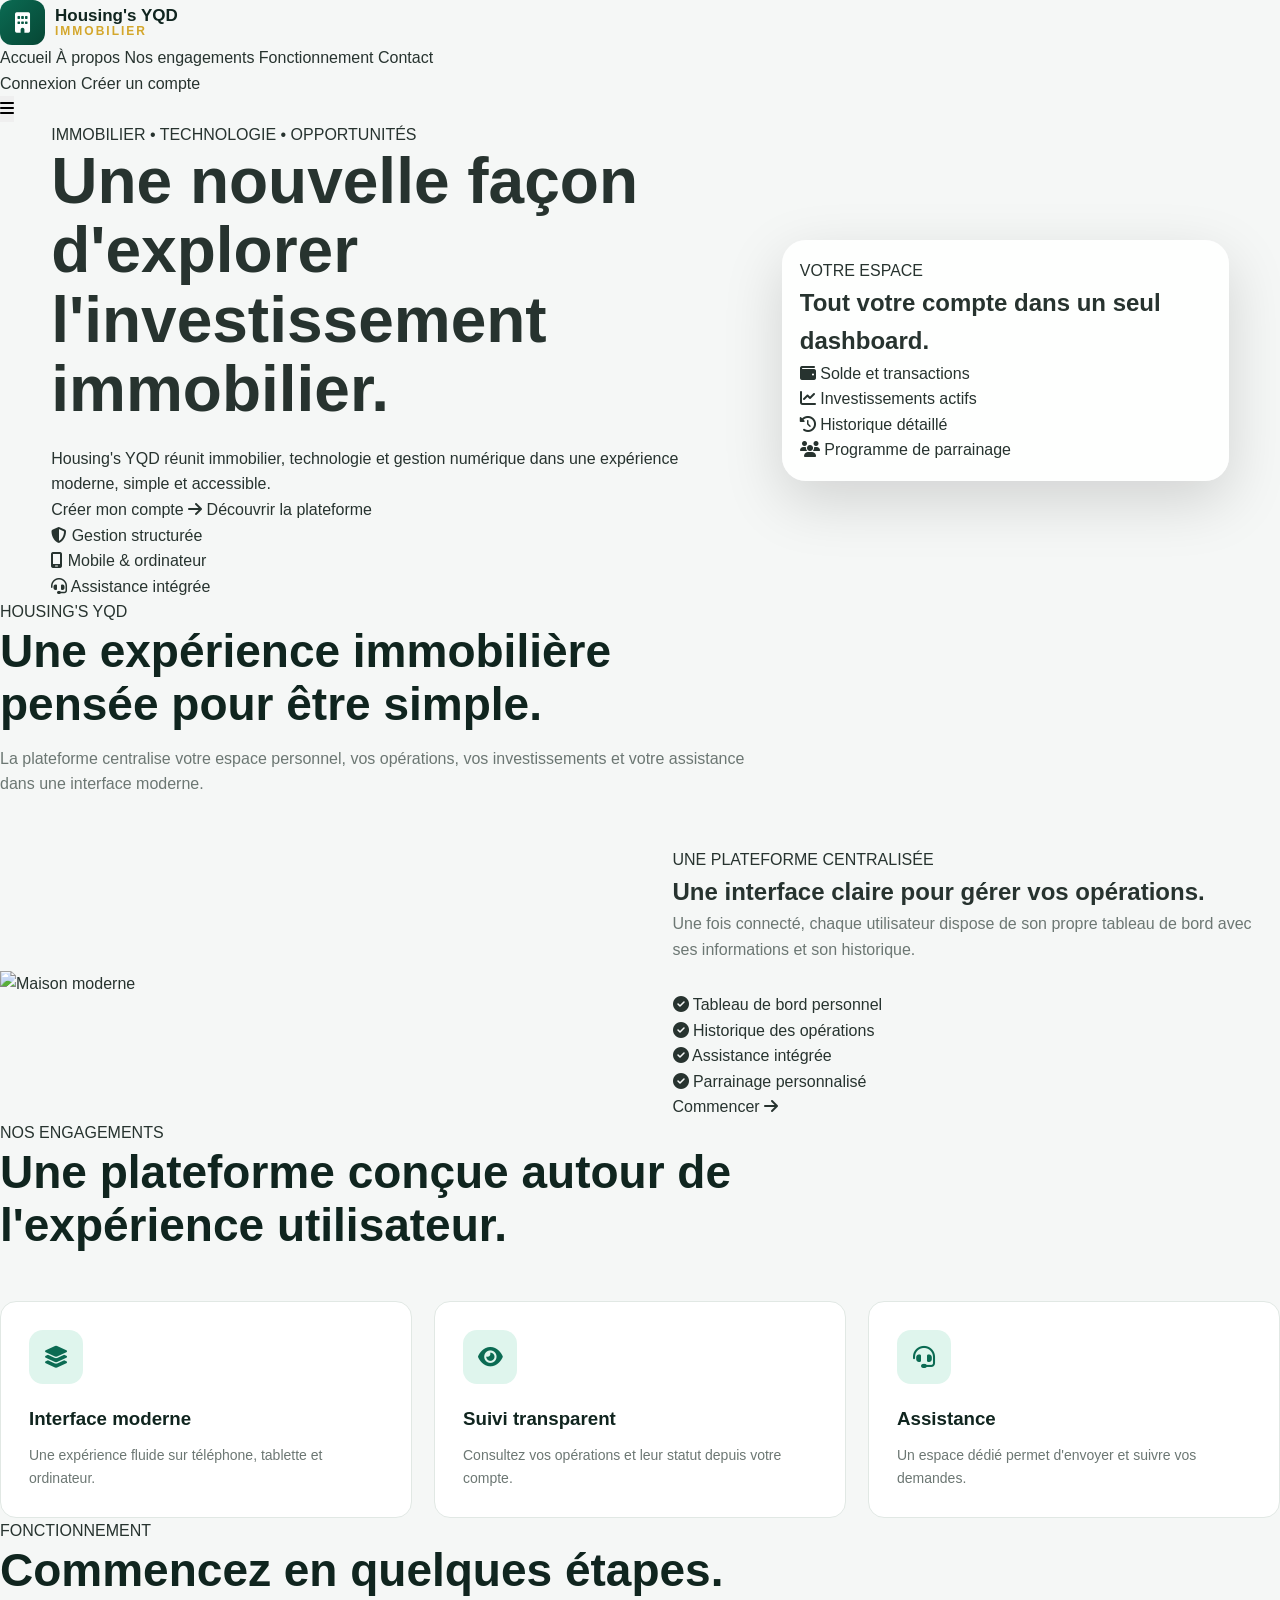
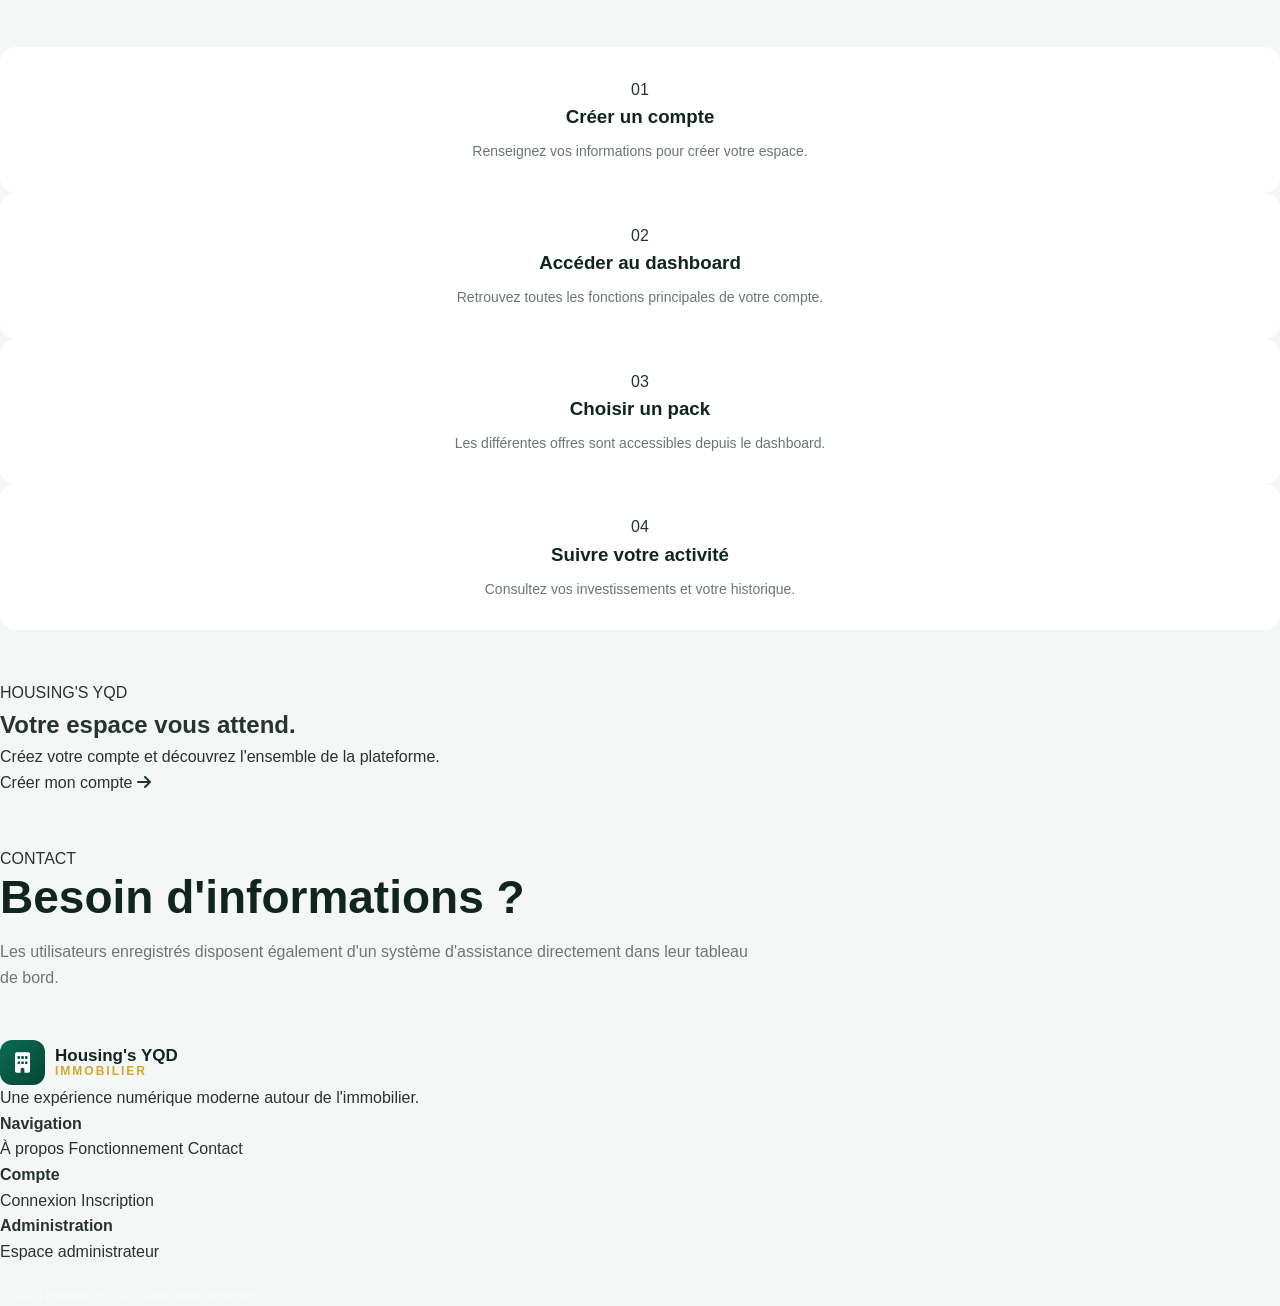
==== commit 3733b6ef: "Update print statement from 'Hello' to 'Goodbye'" ====
--- a/index.html
+++ b/index.html
@@ -1,30 +1,39 @@
 <!DOCTYPE html>
 <html lang="fr">
+
 <head>
+
     <meta charset="UTF-8">
 
     <meta name="viewport"
           content="width=device-width, initial-scale=1.0">
 
     <meta name="description"
-          content="Housing's YQD - Plateforme moderne d'investissement immobilier.">
-
-    <title>Housing's YQD | Investissement immobilier</title>
+          content="Housing's YQD - plateforme immobilière moderne">
+
+    <title>
+        Housing's YQD | Immobilier & Investissement
+    </title>
 
     <link rel="stylesheet"
           href="style.css">
 
     <link rel="stylesheet"
           href="https://cdnjs.cloudflare.com/ajax/libs/font-awesome/6.5.2/css/all.min.css">
+
 </head>
 
+
 <body>
 
-<header class="main-header">
-
-    <div class="nav-container">
-
-        <a href="index.html" class="brand">
+
+<header class="header">
+
+    <div class="container header-container">
+
+
+        <a href="index.html"
+           class="brand">
 
             <div class="brand-logo">
                 <i class="fa-solid fa-building"></i>
@@ -38,117 +47,261 @@
         </a>
 
 
-        <nav class="desktop-nav">
-
-            <a href="#accueil">Accueil</a>
-            <a href="#apropos">À propos</a>
-            <a href="#packs">Investissements</a>
-            <a href="#fonctionnement">Comment ça marche</a>
-            <a href="#contact">Contact</a>
+        <nav class="main-nav"
+             id="mainNav">
+
+            <a href="#home">
+                Accueil
+            </a>
+
+            <a href="#about">
+                À propos
+            </a>
+
+            <a href="#advantages">
+                Nos engagements
+            </a>
+
+            <a href="#how">
+                Fonctionnement
+            </a>
+
+            <a href="#contact">
+                Contact
+            </a>
 
         </nav>
 
 
-        <div class="nav-actions">
+        <div class="header-actions">
 
             <a href="login.html"
-               class="btn-login">
-
-                <i class="fa-solid fa-right-to-bracket"></i>
+               class="btn btn-outline">
                 Connexion
-
-            </a>
-
+            </a>
 
             <a href="register.html"
-               class="btn-register">
-
+               class="btn btn-primary">
                 Créer un compte
-
-            </a>
-
-        </div>
-
-
-        <button class="mobile-menu-btn"
+            </a>
+
+        </div>
+
+
+        <button class="mobile-menu-button"
                 id="mobileMenuButton"
-                type="button">
+                aria-label="Menu">
 
             <i class="fa-solid fa-bars"></i>
 
         </button>
 
-    </div>
-
-
-    <div class="mobile-menu"
-         id="mobileMenu">
-
-        <a href="#accueil">Accueil</a>
-        <a href="#apropos">À propos</a>
-        <a href="#packs">Investissements</a>
-        <a href="#fonctionnement">Fonctionnement</a>
-        <a href="#contact">Contact</a>
-
-        <a href="login.html"
-           class="mobile-login">
-
-            Connexion
-
-        </a>
-
-        <a href="register.html"
-           class="mobile-register">
-
-            Créer un compte
-
-        </a>
 
     </div>
 
 </header>
 
 
+<main>
+
+
 <!-- HERO -->
 
-<section class="hero-section"
-         id="accueil">
-
-    <div class="hero-container">
+<section class="hero"
+         id="home">
+
+    <div class="hero-overlay"></div>
+
+
+    <div class="container hero-container">
+
 
         <div class="hero-content">
 
-            <div class="hero-badge">
-
-                <i class="fa-solid fa-building-shield"></i>
-
-                Plateforme dédiée à l'investissement immobilier
-
-            </div>
-
+            <span class="hero-kicker">
+                IMMOBILIER • TECHNOLOGIE • OPPORTUNITÉS
+            </span>
 
             <h1>
-
-                Investissez dans
-                <span>l'immobilier</span>
-                avec une expérience moderne.
-
+                Une nouvelle façon d'explorer
+                l'investissement immobilier.
             </h1>
 
-
-            <p class="hero-description">
-
-                Découvrez Housing's YQD, une plateforme pensée pour présenter
-                des opportunités liées à l'immobilier et permettre aux utilisateurs
-                de suivre leurs opérations depuis un espace personnel.
-
+            <p>
+                Housing's YQD réunit immobilier,
+                technologie et gestion numérique
+                dans une expérience moderne,
+                simple et accessible.
             </p>
 
 
-            <div class="hero-buttons">
+            <div class="hero-actions">
 
                 <a href="register.html"
-                   class="hero-primary-btn">
+                   class="btn btn-primary btn-large">
+
+                    Créer mon compte
+
+                    <i class="fa-solid fa-arrow-right"></i>
+
+                </a>
+
+                <a href="#about"
+                   class="btn btn-light btn-large">
+
+                    Découvrir la plateforme
+
+                </a>
+
+            </div>
+
+
+            <div class="hero-trust">
+
+                <div>
+                    <i class="fa-solid fa-shield-halved"></i>
+                    <span>Gestion structurée</span>
+                </div>
+
+                <div>
+                    <i class="fa-solid fa-mobile-screen"></i>
+                    <span>Mobile & ordinateur</span>
+                </div>
+
+                <div>
+                    <i class="fa-solid fa-headset"></i>
+                    <span>Assistance intégrée</span>
+                </div>
+
+            </div>
+
+        </div>
+
+
+        <div class="hero-card">
+
+            <span class="page-eyebrow">
+                VOTRE ESPACE
+            </span>
+
+            <h2>
+                Tout votre compte dans un seul dashboard.
+            </h2>
+
+            <div class="hero-card-list">
+
+                <div>
+                    <i class="fa-solid fa-wallet"></i>
+                    <span>Solde et transactions</span>
+                </div>
+
+                <div>
+                    <i class="fa-solid fa-chart-line"></i>
+                    <span>Investissements actifs</span>
+                </div>
+
+                <div>
+                    <i class="fa-solid fa-clock-rotate-left"></i>
+                    <span>Historique détaillé</span>
+                </div>
+
+                <div>
+                    <i class="fa-solid fa-users"></i>
+                    <span>Programme de parrainage</span>
+                </div>
+
+            </div>
+
+        </div>
+
+
+    </div>
+
+</section>
+
+
+<!-- A PROPOS -->
+
+<section class="section"
+         id="about">
+
+    <div class="container">
+
+        <div class="section-heading centered">
+
+            <span class="page-eyebrow">
+                HOUSING'S YQD
+            </span>
+
+            <h2>
+                Une expérience immobilière pensée pour être simple.
+            </h2>
+
+            <p>
+                La plateforme centralise votre espace personnel,
+                vos opérations, vos investissements et votre
+                assistance dans une interface moderne.
+            </p>
+
+        </div>
+
+
+        <div class="about-grid">
+
+            <div class="about-image">
+
+                <img
+                    src="https://images.unsplash.com/photo-1600585154340-be6161a56a0c?auto=format&fit=crop&w=1200&q=85"
+                    alt="Maison moderne"
+                    loading="lazy">
+
+            </div>
+
+
+            <div class="about-content">
+
+                <span class="page-eyebrow">
+                    UNE PLATEFORME CENTRALISÉE
+                </span>
+
+                <h2>
+                    Une interface claire pour gérer vos opérations.
+                </h2>
+
+                <p>
+                    Une fois connecté, chaque utilisateur dispose
+                    de son propre tableau de bord avec ses
+                    informations et son historique.
+                </p>
+
+
+                <div class="feature-list">
+
+                    <div>
+                        <i class="fa-solid fa-circle-check"></i>
+                        Tableau de bord personnel
+                    </div>
+
+                    <div>
+                        <i class="fa-solid fa-circle-check"></i>
+                        Historique des opérations
+                    </div>
+
+                    <div>
+                        <i class="fa-solid fa-circle-check"></i>
+                        Assistance intégrée
+                    </div>
+
+                    <div>
+                        <i class="fa-solid fa-circle-check"></i>
+                        Parrainage personnalisé
+                    </div>
+
+                </div>
+
+
+                <a href="register.html"
+                   class="btn btn-primary">
 
                     Commencer
 
@@ -156,82 +309,6 @@
 
                 </a>
 
-
-                <a href="#packs"
-                   class="hero-secondary-btn">
-
-                    Découvrir les packs
-
-                </a>
-
-            </div>
-
-        </div>
-
-
-        <div class="hero-card">
-
-            <div class="hero-card-header">
-
-                <div>
-
-                    <span>Opportunité mise en avant</span>
-
-                    <h3>Résidence Premium</h3>
-
-                </div>
-
-
-                <div class="verified-icon">
-
-                    <i class="fa-solid fa-house"></i>
-
-                </div>
-
-            </div>
-
-
-            <div class="property-image">
-
-                <img
-                    src="https://images.unsplash.com/photo-1600585154340-be6161a56a0c?auto=format&fit=crop&w=900&q=85"
-                    alt="Maison moderne">
-
-            </div>
-
-
-            <div class="property-info">
-
-                <span>IMMOBILIER MODERNE</span>
-
-                <h4>Une résidence conçue pour le confort</h4>
-
-            </div>
-
-
-            <div class="hero-card-details">
-
-                <div>
-
-                    <i class="fa-solid fa-calendar-days"></i>
-
-                    <span>Durée</span>
-
-                    <strong>180 jours</strong>
-
-                </div>
-
-
-                <div>
-
-                    <i class="fa-solid fa-chart-line"></i>
-
-                    <span>Suivi</span>
-
-                    <strong>Personnel</strong>
-
-                </div>
-
             </div>
 
         </div>
@@ -241,137 +318,80 @@
 </section>
 
 
-<!-- À PROPOS -->
-
-<section class="about-section"
-         id="apropos">
-
-    <div class="section-container">
-
-        <div class="about-grid">
-
-            <div class="about-image-box">
-
-                <img
-                    src="https://images.unsplash.com/photo-1600607687939-ce8a6c25118c?auto=format&fit=crop&w=1000&q=85"
-                    alt="Immobilier moderne">
-
-
-                <div class="about-floating-card">
-
-                    <i class="fa-solid fa-building-circle-check"></i>
-
-                    <div>
-
-                        <strong>Immobilier</strong>
-
-                        <span>Une expérience digitale moderne</span>
-
-                    </div>
-
-                </div>
-
-            </div>
-
-
-            <div class="about-content">
-
-                <div class="section-tag">
-
-                    <i class="fa-solid fa-circle-info"></i>
-
-                    NOTRE UNIVERS
-
-                </div>
-
+<!-- ENGAGEMENTS -->
+
+<section class="section section-soft"
+         id="advantages">
+
+    <div class="container">
+
+        <div class="section-heading centered">
+
+            <span class="page-eyebrow">
+                NOS ENGAGEMENTS
+            </span>
+
+            <h2>
+                Une plateforme conçue autour de l'expérience utilisateur.
+            </h2>
+
+        </div>
+
+
+        <div class="advantages-grid">
+
+            <article class="advantage-card">
+
+                <div class="advantage-icon">
+                    <i class="fa-solid fa-layer-group"></i>
+                </div>
 
                 <h3>
-
-                    Une plateforme inspirée par
-                    <span>l'immobilier moderne.</span>
-
+                    Interface moderne
                 </h3>
 
-
-                <p>
-
-                    Housing's YQD met l'accent sur une présentation claire
-                    des opportunités, une expérience utilisateur moderne
-                    et un espace personnel permettant de suivre les opérations.
-
-                </p>
-
-
-                <div class="about-features">
-
-                    <div class="about-feature">
-
-                        <div class="feature-icon">
-
-                            <i class="fa-solid fa-house"></i>
-
-                        </div>
-
-                        <div>
-
-                            <h4>Projets immobiliers</h4>
-
-                            <p>
-                                Des maisons et résidences présentées dans
-                                différents univers d'investissement.
-                            </p>
-
-                        </div>
-
-                    </div>
-
-
-                    <div class="about-feature">
-
-                        <div class="feature-icon">
-
-                            <i class="fa-solid fa-chart-pie"></i>
-
-                        </div>
-
-                        <div>
-
-                            <h4>Suivi personnel</h4>
-
-                            <p>
-                                Un tableau de bord conçu pour suivre vos
-                                opérations et investissements.
-                            </p>
-
-                        </div>
-
-                    </div>
-
-
-                    <div class="about-feature">
-
-                        <div class="feature-icon">
-
-                            <i class="fa-solid fa-headset"></i>
-
-                        </div>
-
-                        <div>
-
-                            <h4>Assistance</h4>
-
-                            <p>
-                                Un système de communication et de tickets
-                                accessible depuis votre espace personnel.
-                            </p>
-
-                        </div>
-
-                    </div>
-
-                </div>
-
-            </div>
+                <p>
+                    Une expérience fluide sur téléphone,
+                    tablette et ordinateur.
+                </p>
+
+            </article>
+
+
+            <article class="advantage-card">
+
+                <div class="advantage-icon">
+                    <i class="fa-solid fa-eye"></i>
+                </div>
+
+                <h3>
+                    Suivi transparent
+                </h3>
+
+                <p>
+                    Consultez vos opérations et leur statut
+                    depuis votre compte.
+                </p>
+
+            </article>
+
+
+            <article class="advantage-card">
+
+                <div class="advantage-icon">
+                    <i class="fa-solid fa-headset"></i>
+                </div>
+
+                <h3>
+                    Assistance
+                </h3>
+
+                <p>
+                    Un espace dédié permet d'envoyer
+                    et suivre vos demandes.
+                </p>
+
+            </article>
 
         </div>
 
@@ -380,1085 +400,268 @@
 </section>
 
 
-<!-- AVANTAGES -->
-
-<section class="advantages-section">
-
-    <div class="section-container">
-
-        <div class="section-heading center-heading">
-
-            <div class="section-tag">
-
-                <i class="fa-solid fa-star"></i>
-
-                HOUSING'S YQD
-
-            </div>
-
+<!-- COMMENT CA MARCHE -->
+
+<section class="section"
+         id="how">
+
+    <div class="container">
+
+        <div class="section-heading centered">
+
+            <span class="page-eyebrow">
+                FONCTIONNEMENT
+            </span>
 
             <h2>
-
-                Une expérience
-                <span>simple et professionnelle.</span>
-
+                Commencez en quelques étapes.
             </h2>
 
+        </div>
+
+
+        <div class="steps-grid">
+
+            <article class="step-card">
+                <span>01</span>
+                <h3>Créer un compte</h3>
+                <p>
+                    Renseignez vos informations
+                    pour créer votre espace.
+                </p>
+            </article>
+
+            <article class="step-card">
+                <span>02</span>
+                <h3>Accéder au dashboard</h3>
+                <p>
+                    Retrouvez toutes les fonctions
+                    principales de votre compte.
+                </p>
+            </article>
+
+            <article class="step-card">
+                <span>03</span>
+                <h3>Choisir un pack</h3>
+                <p>
+                    Les différentes offres sont
+                    accessibles depuis le dashboard.
+                </p>
+            </article>
+
+            <article class="step-card">
+                <span>04</span>
+                <h3>Suivre votre activité</h3>
+                <p>
+                    Consultez vos investissements
+                    et votre historique.
+                </p>
+            </article>
+
+        </div>
+
+    </div>
+
+</section>
+
+
+<!-- CTA -->
+
+<section class="cta-section">
+
+    <div class="container">
+
+        <div class="cta-box">
+
+            <div>
+                <span class="page-eyebrow">
+                    HOUSING'S YQD
+                </span>
+
+                <h2>
+                    Votre espace vous attend.
+                </h2>
+
+                <p>
+                    Créez votre compte et découvrez
+                    l'ensemble de la plateforme.
+                </p>
+            </div>
+
+            <a href="register.html"
+               class="btn btn-light btn-large">
+
+                Créer mon compte
+
+                <i class="fa-solid fa-arrow-right"></i>
+
+            </a>
+
+        </div>
+
+    </div>
+
+</section>
+
+
+<!-- CONTACT -->
+
+<section class="section section-soft"
+         id="contact">
+
+    <div class="container">
+
+        <div class="section-heading centered">
+
+            <span class="page-eyebrow">
+                CONTACT
+            </span>
+
+            <h2>
+                Besoin d'informations ?
+            </h2>
 
             <p>
-
-                Une interface pensée pour faciliter la consultation des
-                informations et le suivi des activités.
-
+                Les utilisateurs enregistrés disposent également
+                d'un système d'assistance directement dans
+                leur tableau de bord.
             </p>
 
         </div>
 
-
-        <div class="advantages-grid">
-
-            <article class="advantage-card">
-
-                <div class="advantage-icon">
-
-                    <i class="fa-solid fa-mobile-screen-button"></i>
-
-                </div>
-
-                <h3>Accessible partout</h3>
-
-                <p>
-                    Une interface adaptée aux téléphones,
-                    tablettes et ordinateurs.
-                </p>
-
-            </article>
-
-
-            <article class="advantage-card">
-
-                <div class="advantage-icon">
-
-                    <i class="fa-solid fa-user-shield"></i>
-
-                </div>
-
-                <h3>Espace personnel</h3>
-
-                <p>
-                    Chaque utilisateur dispose de son propre
-                    espace de consultation.
-                </p>
-
-            </article>
-
-
-            <article class="advantage-card">
-
-                <div class="advantage-icon">
-
-                    <i class="fa-solid fa-chart-line"></i>
-
-                </div>
-
-                <h3>Suivi des activités</h3>
-
-                <p>
-                    Consultez vos dépôts, retraits,
-                    investissements et historiques.
-                </p>
-
-            </article>
-
-        </div>
-
     </div>
 
 </section>
 
 
-<!-- PACKS -->
-
-<section class="investment-section"
-         id="packs">
-
-    <div class="section-container">
-
-        <div class="section-heading center-heading">
-
-            <div class="section-tag">
-
-                <i class="fa-solid fa-house-chimney"></i>
-
-                PACKS IMMOBILIERS
-
-            </div>
-
-
-            <h2>
-
-                Découvrez nos
-                <span>packs d'investissement.</span>
-
-            </h2>
-
+</main>
+
+
+<footer class="footer">
+
+    <div class="container footer-grid">
+
+        <div>
+
+            <a href="index.html"
+               class="brand">
+
+                <div class="brand-logo">
+                    <i class="fa-solid fa-building"></i>
+                </div>
+
+                <div class="brand-text">
+                    <strong>Housing's YQD</strong>
+                    <span>IMMOBILIER</span>
+                </div>
+
+            </a>
 
             <p>
-
-                Chaque pack est présenté avec son univers immobilier
-                et une durée indicative de 180 jours.
-
+                Une expérience numérique moderne
+                autour de l'immobilier.
             </p>
 
         </div>
 
 
-        <div class="pack-grid">
-
-
-            <!-- PACK 1 -->
-
-            <article class="pack-card">
-
-                <div class="pack-image">
-
-                    <img
-                        src="https://images.unsplash.com/photo-1600585154340-be6161a56a0c?auto=format&fit=crop&w=700&q=85"
-                        alt="Pack Starter">
-
-                    <span class="pack-badge">
-                        STARTER
-                    </span>
-
-                </div>
-
-
-                <div class="pack-content">
-
-                    <h3>Pack Starter</h3>
-
-                    <p class="pack-subtitle">
-                        Votre première expérience immobilière.
-                    </p>
-
-
-                    <div class="pack-price">
-
-                        <span>À partir de</span>
-
-                        <strong>3 000 FCFA</strong>
-
-                    </div>
-
-
-                    <div class="pack-details">
-
-                        <div>
-
-                            <i class="fa-solid fa-calendar"></i>
-
-                            <span>Durée</span>
-
-                            <strong>180 jours</strong>
-
-                        </div>
-
-                    </div>
-
-
-                    <a href="register.html"
-                       class="pack-button">
-
-                        Découvrir
-
-                    </a>
-
-                </div>
-
-            </article>
-
-
-            <!-- PACK 2 -->
-
-            <article class="pack-card">
-
-                <div class="pack-image">
-
-                    <img
-                        src="https://images.unsplash.com/photo-1600607687920-4e2a09cf159d?auto=format&fit=crop&w=700&q=85"
-                        alt="Pack Familial">
-
-                    <span class="pack-badge">
-                        FAMILIAL
-                    </span>
-
-                </div>
-
-
-                <div class="pack-content">
-
-                    <h3>Pack Familial</h3>
-
-                    <p class="pack-subtitle">
-                        Une solution pensée pour évoluer.
-                    </p>
-
-
-                    <div class="pack-price">
-
-                        <span>À partir de</span>
-
-                        <strong>10 000 FCFA</strong>
-
-                    </div>
-
-
-                    <div class="pack-details">
-
-                        <div>
-
-                            <i class="fa-solid fa-calendar"></i>
-
-                            <span>Durée</span>
-
-                            <strong>180 jours</strong>
-
-                        </div>
-
-                    </div>
-
-
-                    <a href="register.html"
-                       class="pack-button">
-
-                        Découvrir
-
-                    </a>
-
-                </div>
-
-            </article>
-
-
-            <!-- PACK 3 -->
-
-            <article class="pack-card">
-
-                <div class="pack-image">
-
-                    <img
-                        src="https://images.unsplash.com/photo-1600566753190-17f0baa2a6c3?auto=format&fit=crop&w=700&q=85"
-                        alt="Pack Confort">
-
-                    <span class="pack-badge">
-                        CONFORT
-                    </span>
-
-                </div>
-
-
-                <div class="pack-content">
-
-                    <h3>Pack Confort</h3>
-
-                    <p class="pack-subtitle">
-                        Un univers résidentiel confortable.
-                    </p>
-
-
-                    <div class="pack-price">
-
-                        <span>À partir de</span>
-
-                        <strong>20 000 FCFA</strong>
-
-                    </div>
-
-
-                    <div class="pack-details">
-
-                        <div>
-
-                            <i class="fa-solid fa-calendar"></i>
-
-                            <span>Durée</span>
-
-                            <strong>180 jours</strong>
-
-                        </div>
-
-                    </div>
-
-
-                    <a href="register.html"
-                       class="pack-button">
-
-                        Découvrir
-
-                    </a>
-
-                </div>
-
-            </article>
-
-
-            <!-- PACK 4 -->
-
-            <article class="pack-card featured-pack">
-
-                <div class="featured-label">
-                    POPULAIRE
-                </div>
-
-
-                <div class="pack-image">
-
-                    <img
-                        src="https://images.unsplash.com/photo-1600585152915-d208bec867a1?auto=format&fit=crop&w=700&q=85"
-                        alt="Pack Premium">
-
-                    <span class="pack-badge">
-                        PREMIUM
-                    </span>
-
-                </div>
-
-
-                <div class="pack-content">
-
-                    <h3>Pack Premium</h3>
-
-                    <p class="pack-subtitle">
-                        Une résidence moderne et élégante.
-                    </p>
-
-
-                    <div class="pack-price">
-
-                        <span>À partir de</span>
-
-                        <strong>45 000 FCFA</strong>
-
-                    </div>
-
-
-                    <div class="pack-details">
-
-                        <div>
-
-                            <i class="fa-solid fa-calendar"></i>
-
-                            <span>Durée</span>
-
-                            <strong>180 jours</strong>
-
-                        </div>
-
-                    </div>
-
-
-                    <a href="register.html"
-                       class="pack-button">
-
-                        Découvrir
-
-                    </a>
-
-                </div>
-
-            </article>
-
-
-            <!-- PACK 5 -->
-
-            <article class="pack-card">
-
-                <div class="pack-image">
-
-                    <img
-                        src="https://images.unsplash.com/photo-1600210492486-724fe5c67fb0?auto=format&fit=crop&w=700&q=85"
-                        alt="Pack Prestige">
-
-                    <span class="pack-badge">
-                        PRESTIGE
-                    </span>
-
-                </div>
-
-
-                <div class="pack-content">
-
-                    <h3>Pack Prestige</h3>
-
-                    <p class="pack-subtitle">
-                        Une approche haut de gamme.
-                    </p>
-
-
-                    <div class="pack-price">
-
-                        <span>À partir de</span>
-
-                        <strong>100 000 FCFA</strong>
-
-                    </div>
-
-
-                    <div class="pack-details">
-
-                        <div>
-
-                            <i class="fa-solid fa-calendar"></i>
-
-                            <span>Durée</span>
-
-                            <strong>180 jours</strong>
-
-                        </div>
-
-                    </div>
-
-
-                    <a href="register.html"
-                       class="pack-button">
-
-                        Découvrir
-
-                    </a>
-
-                </div>
-
-            </article>
-
-
-            <!-- PACK 6 -->
-
-            <article class="pack-card">
-
-                <div class="pack-image">
-
-                    <img
-                        src="https://images.unsplash.com/photo-1600607688969-a5bfcd646154?auto=format&fit=crop&w=700&q=85"
-                        alt="Pack Premium Plus">
-
-                    <span class="pack-badge">
-                        PREMIUM PLUS
-                    </span>
-
-                </div>
-
-
-                <div class="pack-content">
-
-                    <h3>Pack Premium Plus</h3>
-
-                    <p class="pack-subtitle">
-                        Une sélection immobilière avancée.
-                    </p>
-
-
-                    <div class="pack-price">
-
-                        <span>À partir de</span>
-
-                        <strong>200 000 FCFA</strong>
-
-                    </div>
-
-
-                    <div class="pack-details">
-
-                        <div>
-
-                            <i class="fa-solid fa-calendar"></i>
-
-                            <span>Durée</span>
-
-                            <strong>180 jours</strong>
-
-                        </div>
-
-                    </div>
-
-
-                    <a href="register.html"
-                       class="pack-button">
-
-                        Découvrir
-
-                    </a>
-
-                </div>
-
-            </article>
-
-
-            <!-- PACK 7 -->
-
-            <article class="pack-card">
-
-                <div class="pack-image">
-
-                    <img
-                        src="https://images.unsplash.com/photo-1600573472550-8090b5e0745e?auto=format&fit=crop&w=700&q=85"
-                        alt="Pack Elite">
-
-                    <span class="pack-badge">
-                        ELITE
-                    </span>
-
-                </div>
-
-
-                <div class="pack-content">
-
-                    <h3>Pack Elite</h3>
-
-                    <p class="pack-subtitle">
-                        Une résidence pensée pour l'excellence.
-                    </p>
-
-
-                    <div class="pack-price">
-
-                        <span>À partir de</span>
-
-                        <strong>400 000 FCFA</strong>
-
-                    </div>
-
-
-                    <div class="pack-details">
-
-                        <div>
-
-                            <i class="fa-solid fa-calendar"></i>
-
-                            <span>Durée</span>
-
-                            <strong>180 jours</strong>
-
-                        </div>
-
-                    </div>
-
-
-                    <a href="register.html"
-                       class="pack-button">
-
-                        Découvrir
-
-                    </a>
-
-                </div>
-
-            </article>
-
-
-            <!-- PACK 8 -->
-
-            <article class="pack-card">
-
-                <div class="pack-image">
-
-                    <img
-                        src="https://images.unsplash.com/photo-1600047509807-ba8f99d2cdde?auto=format&fit=crop&w=700&q=85"
-                        alt="Pack Luxury">
-
-                    <span class="pack-badge">
-                        LUXURY
-                    </span>
-
-                </div>
-
-
-                <div class="pack-content">
-
-                    <h3>Pack Luxury</h3>
-
-                    <p class="pack-subtitle">
-                        L'univers immobilier le plus prestigieux.
-                    </p>
-
-
-                    <div class="pack-price">
-
-                        <span>À partir de</span>
-
-                        <strong>800 000 FCFA</strong>
-
-                    </div>
-
-
-                    <div class="pack-details">
-
-                        <div>
-
-                            <i class="fa-solid fa-calendar"></i>
-
-                            <span>Durée</span>
-
-                            <strong>180 jours</strong>
-
-                        </div>
-
-                    </div>
-
-
-                    <a href="register.html"
-                       class="pack-button">
-
-                        Découvrir
-
-                    </a>
-
-                </div>
-
-            </article>
-
-        </div>
-
-    </div>
-
-</section>
-
-
-<!-- FONCTIONNEMENT -->
-
-<section class="how-section"
-         id="fonctionnement">
-
-    <div class="section-container">
-
-        <div class="section-heading center-heading">
-
-            <div class="section-tag">
-
-                <i class="fa-solid fa-list-check"></i>
-
-                FONCTIONNEMENT
-
-            </div>
-
-
-            <h2>
-
-                Une expérience en
-                <span>quatre étapes.</span>
-
-            </h2>
-
-        </div>
-
-
-        <div class="steps-container">
-
-
-            <article class="step-card">
-
-                <span class="step-number">01</span>
-
-                <div class="step-icon">
-
-                    <i class="fa-solid fa-user-plus"></i>
-
-                </div>
-
-                <h3>Créer un compte</h3>
-
-                <p>
-                    Créez votre espace personnel.
-                </p>
-
-            </article>
-
-
-            <article class="step-card">
-
-                <span class="step-number">02</span>
-
-                <div class="step-icon">
-
-                    <i class="fa-solid fa-wallet"></i>
-
-                </div>
-
-                <h3>Alimenter le compte</h3>
-
-                <p>
-                    Effectuez une demande de dépôt.
-                </p>
-
-            </article>
-
-
-            <article class="step-card">
-
-                <span class="step-number">03</span>
-
-                <div class="step-icon">
-
-                    <i class="fa-solid fa-house"></i>
-
-                </div>
-
-                <h3>Choisir un pack</h3>
-
-                <p>
-                    Sélectionnez une opportunité correspondant
-                    à votre objectif.
-                </p>
-
-            </article>
-
-
-            <article class="step-card">
-
-                <span class="step-number">04</span>
-
-                <div class="step-icon">
-
-                    <i class="fa-solid fa-chart-column"></i>
-
-                </div>
-
-                <h3>Suivre</h3>
-
-                <p>
-                    Consultez vos informations depuis votre tableau
-                    de bord.
-                </p>
-
-            </article>
-
-        </div>
-
-    </div>
-
-</section>
-
-
-<!-- CTA -->
-
-<section class="cta-section">
-
-    <div class="cta-container">
-
-        <div class="cta-content">
-
-            <div class="section-tag light-tag">
-
-                HOUSING'S YQD
-
-            </div>
-
-
-            <h2>
-
-                Prêt à découvrir
-                <span>votre espace ?</span>
-
-            </h2>
-
-
-            <p>
-
-                Créez votre compte et accédez à votre espace personnel.
-
-            </p>
-
-
-            <div class="cta-buttons">
-
-                <a href="register.html"
-                   class="cta-primary">
-
-                    Créer un compte
-
-                </a>
-
-
-                <a href="login.html"
-                   class="cta-secondary">
-
-                    Se connecter
-
-                </a>
-
-            </div>
-
-        </div>
-
-
-        <div class="cta-visual">
-
-            <i class="fa-solid fa-city"></i>
-
-        </div>
-
-    </div>
-
-</section>
-
-
-<!-- CONTACT -->
-
-<section class="contact-section"
-         id="contact">
-
-    <div class="section-container">
-
-        <div class="section-heading">
-
-            <div class="section-tag">
-
-                <i class="fa-solid fa-headset"></i>
-
-                CONTACT
-
-            </div>
-
-
-            <h2>
-
-                Besoin d'une
-                <span>assistance ?</span>
-
-            </h2>
-
-
-            <p>
-
-                Notre espace utilisateur permet également
-                de transmettre une demande d'assistance.
-
-            </p>
-
-        </div>
-
-
-        <div class="contact-grid">
-
-            <div class="contact-info">
-
-                <div class="contact-card">
-
-                    <div class="contact-icon">
-
-                        <i class="fa-solid fa-headset"></i>
-
-                    </div>
-
-                    <div>
-
-                        <h4>Assistance</h4>
-
-                        <p>
-                            Disponible depuis votre espace utilisateur.
-                        </p>
-
-                    </div>
-
-                </div>
-
-
-                <div class="contact-card">
-
-                    <div class="contact-icon">
-
-                        <i class="fa-solid fa-shield-halved"></i>
-
-                    </div>
-
-                    <div>
-
-                        <h4>Compte personnel</h4>
-
-                        <p>
-                            Consultez vos opérations depuis votre dashboard.
-                        </p>
-
-                    </div>
-
-                </div>
-
-            </div>
-
-
-            <div class="contact-action">
-
-                <i class="fa-solid fa-comments"></i>
-
-                <h3>Un problème ?</h3>
-
-                <p>
-
-                    Connectez-vous à votre compte et utilisez
-                    le système d'assistance.
-
-                </p>
-
-
-                <a href="login.html"
-                   class="contact-btn">
-
-                    Accéder à mon compte
-
-                    <i class="fa-solid fa-arrow-right"></i>
-
-                </a>
-
-            </div>
-
-        </div>
-
-    </div>
-
-</section>
-
-
-<!-- FOOTER -->
-
-<footer class="main-footer">
-
-    <div class="footer-container">
-
-        <div class="footer-main">
-
-            <div class="footer-brand">
-
-                <a href="index.html"
-                   class="brand footer-brand-link">
-
-                    <div class="brand-logo">
-
-                        <i class="fa-solid fa-building"></i>
-
-                    </div>
-
-
-                    <div class="brand-text">
-
-                        <strong>Housing's YQD</strong>
-
-                        <span>IMMOBILIER</span>
-
-                    </div>
-
-                </a>
-
-
-                <p>
-
-                    Une plateforme digitale orientée vers
-                    l'univers de l'investissement immobilier.
-
-                </p>
-
-            </div>
-
-
-            <div class="footer-links">
-
-                <div class="footer-column">
-
-                    <h4>Navigation</h4>
-
-                    <a href="#accueil">Accueil</a>
-                    <a href="#apropos">À propos</a>
-                    <a href="#packs">Packs</a>
-
-                </div>
-
-
-                <div class="footer-column">
-
-                    <h4>Compte</h4>
-
-                    <a href="register.html">Créer un compte</a>
-                    <a href="login.html">Connexion</a>
-                    <a href="forgot-password.html">Mot de passe oublié</a>
-
-                </div>
-
-
-                <div class="footer-column">
-
-                    <h4>Support</h4>
-
-                    <a href="login.html">Assistance</a>
-                    <a href="admin.html">Administration</a>
-
-                </div>
-
-            </div>
-
-        </div>
-
-
-        <div class="footer-bottom">
-
-            <span>
-                © 2026 Housing's YQD. Tous droits réservés.
-            </span>
-
-
-            <div class="footer-bottom-links">
-
-                <span>Plateforme digitale</span>
-
-                <span>Immobilier</span>
-
-            </div>
-
-        </div>
+        <div>
+
+            <h4>Navigation</h4>
+
+            <a href="#about">
+                À propos
+            </a>
+
+            <a href="#how">
+                Fonctionnement
+            </a>
+
+            <a href="#contact">
+                Contact
+            </a>
+
+        </div>
+
+
+        <div>
+
+            <h4>Compte</h4>
+
+            <a href="login.html">
+                Connexion
+            </a>
+
+            <a href="register.html">
+                Inscription
+            </a>
+
+        </div>
+
+
+        <div>
+
+            <h4>Administration</h4>
+
+            <a href="admin.html">
+                Espace administrateur
+            </a>
+
+        </div>
+
+    </div>
+
+
+    <div class="container footer-bottom">
+
+        <p>
+            © 2026 Housing's YQD.
+            Tous droits réservés.
+        </p>
 
     </div>
 
 </footer>
 
 
-<script src="script.js"></script>
-
 <script>
 
-document.addEventListener(
-    "DOMContentLoaded",
+const menuButton =
+    document.getElementById(
+        "mobileMenuButton"
+    );
+
+const mainNav =
+    document.getElementById(
+        "mainNav"
+    );
+
+menuButton.addEventListener(
+    "click",
     function () {
-
-        const button =
-            document.getElementById(
-                "mobileMenuButton"
-            );
-
-        const menu =
-            document.getElementById(
-                "mobileMenu"
-            );
-
-
-        if (
-            button &&
-            menu
-        ) {
-
-            button.addEventListener(
-                "click",
-                function () {
-
-                    menu.classList.toggle(
-                        "active"
-                    );
-
-                }
-            );
-
-        }
-
+        mainNav.classList.toggle(
+            "mobile-open"
+        );
     }
 );
 
+document.querySelectorAll(
+    "#mainNav a"
+).forEach(
+    function (link) {
+        link.addEventListener(
+            "click",
+            function () {
+                mainNav.classList.remove(
+                    "mobile-open"
+                );
+            }
+        );
+    }
+);
+
 </script>
+
 
 </body>
 </html>
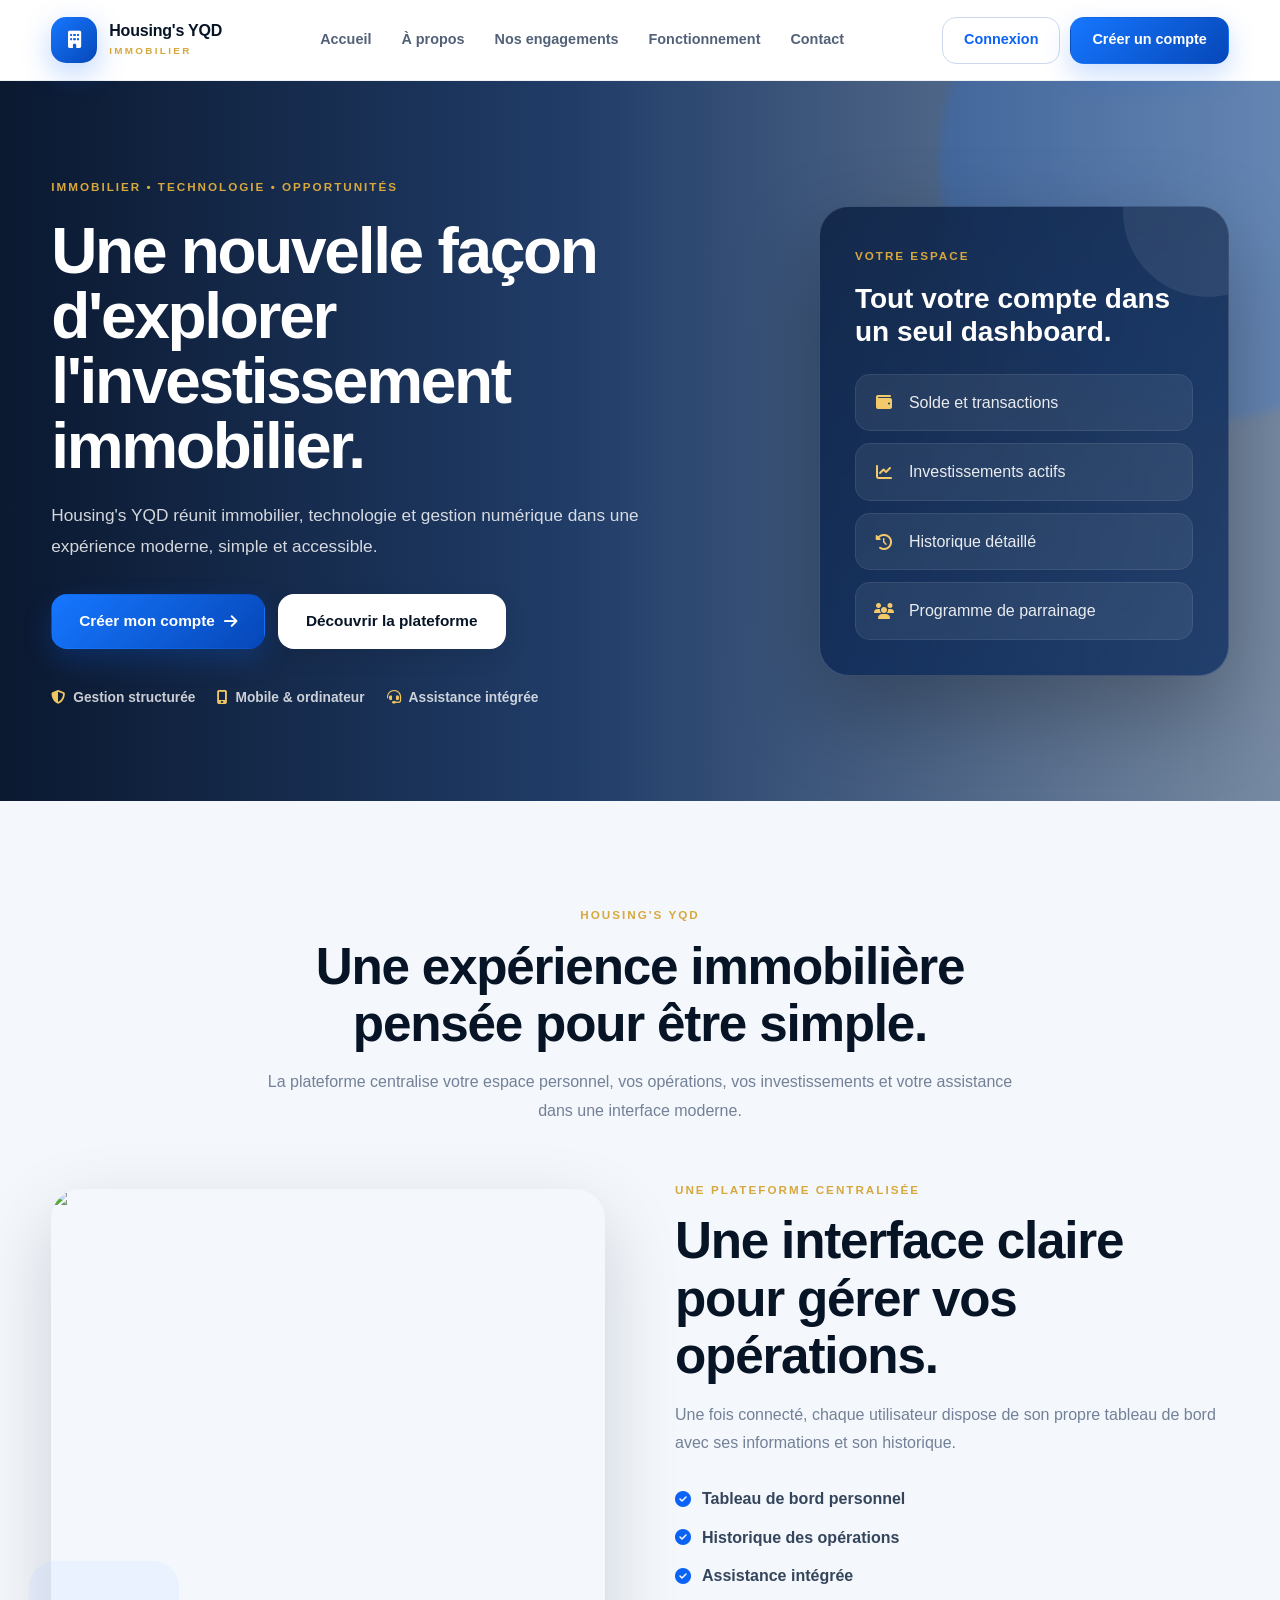
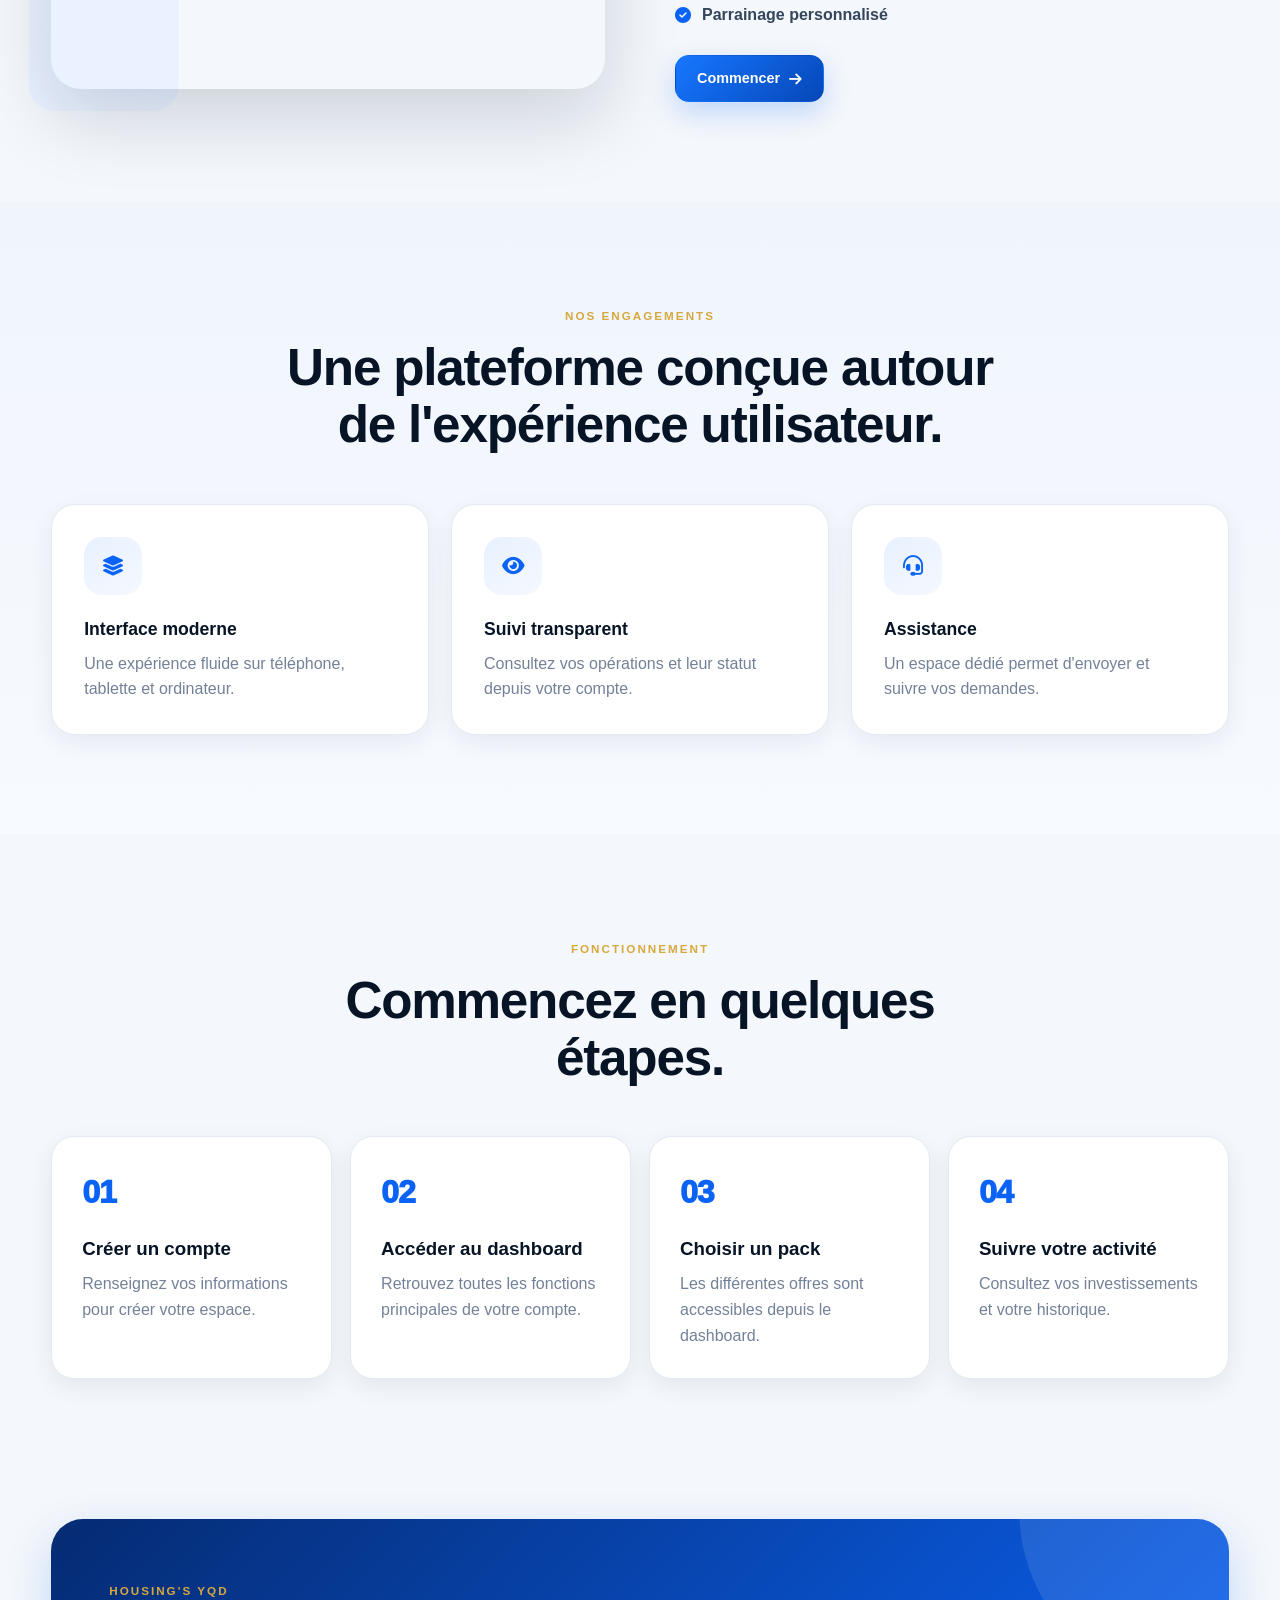
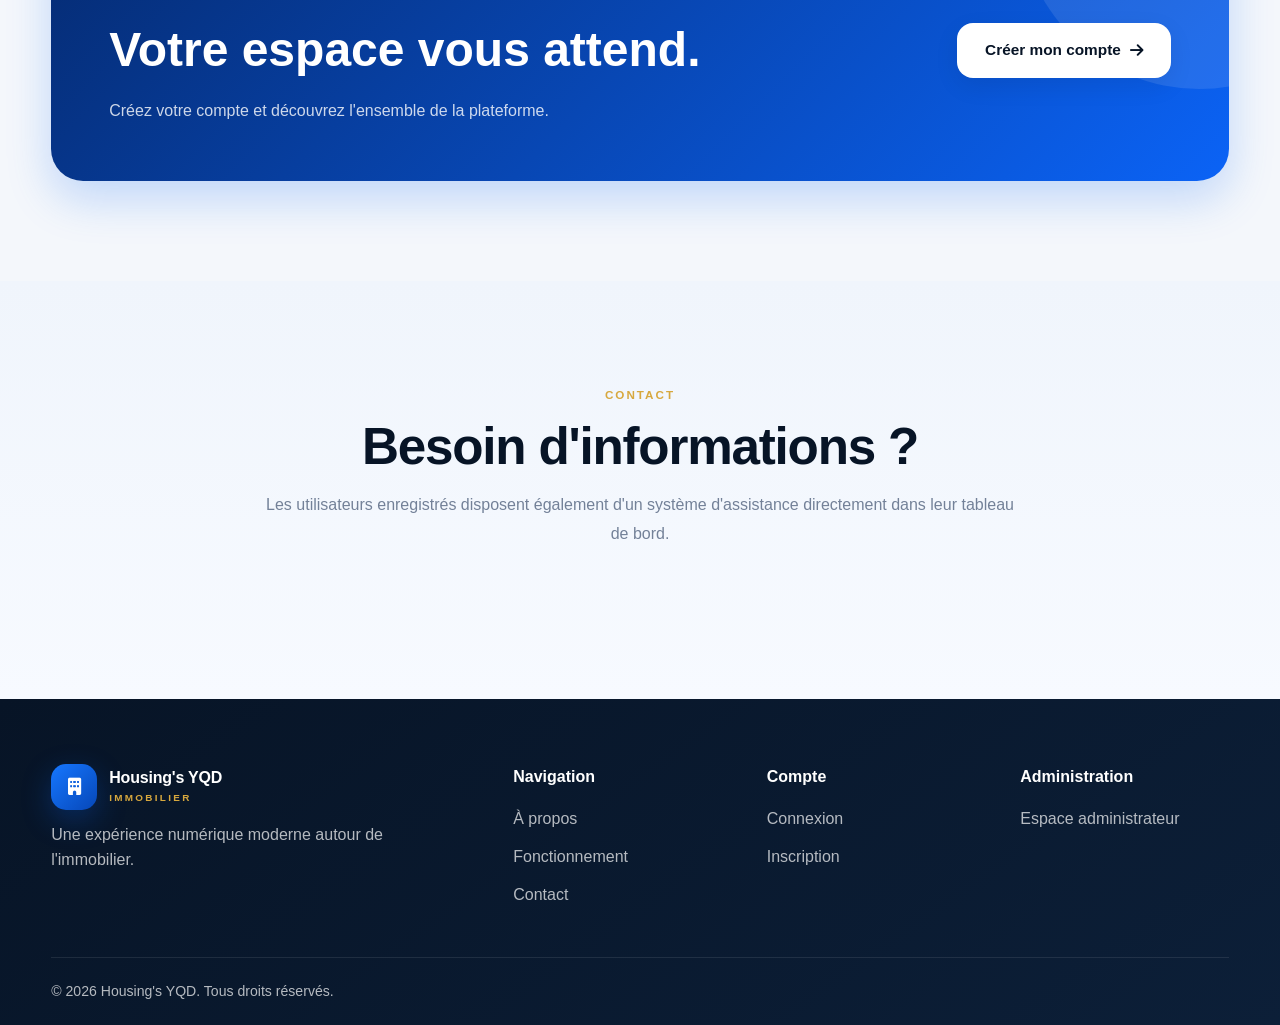
==== commit b885e750: "index.html" ====
--- a/index.html
+++ b/index.html
@@ -20,6 +20,19 @@
 
     <link rel="stylesheet"
           href="https://cdnjs.cloudflare.com/ajax/libs/font-awesome/6.5.2/css/all.min.css">
+
+    <style>
+        /* Housing's YQD : conserver la touche Connexion visible sur mobile. */
+        @media (max-width: 520px) {
+            .header-actions .btn-outline {
+                display: inline-flex;
+            }
+
+            .header-actions .btn-primary {
+                display: none;
+            }
+        }
+    </style>
 
 </head>
 
--- a/style.css
+++ b/style.css
@@ -1,6 +1,12 @@
 /* =========================================================
    HOUSING'S YQD
-   STYLE GLOBAL
+   STYLE.CSS PREMIUM 2026
+   PARTIE 1 / 5
+
+   DESIGN GLOBAL
+   ACCUEIL
+   AUTHENTIFICATION
+   FORMULAIRES
 ========================================================= */
 
 
@@ -10,47 +16,76 @@
 
 :root {
 
-    --primary: #0b6b53;
-    --primary-dark: #064634;
-    --primary-light: #dff5ed;
-
-    --secondary: #d4a72c;
-    --secondary-dark: #a97e13;
-
-    --dark: #10251f;
-    --dark-soft: #1c322b;
-
-    --text: #27332f;
-    --text-light: #6c7773;
+    --primary: #0b63f6;
+    --primary-dark: #0647b8;
+    --primary-deep: #062e78;
+    --primary-soft: #eaf2ff;
+    --primary-ultra-soft: #f4f8ff;
+
+    --secondary: #0f766e;
+    --secondary-dark: #075e58;
+
+    --gold: #d7a83e;
+    --gold-light: #fff6dd;
+
+    --dark: #071426;
+    --dark-2: #0d1d33;
+    --dark-3: #13243b;
+
+    --text: #24344b;
+    --text-soft: #53647a;
+    --text-light: #738198;
 
     --white: #ffffff;
-
-    --background: #f5f7f6;
-    --background-soft: #eef3f0;
-
-    --border: #e1e8e4;
-
-    --success: #198754;
-    --danger: #dc3545;
-    --warning: #f0a500;
-    --info: #0d6efd;
+    --background: #f4f7fb;
+    --background-soft: #f8faff;
+
+    --border: #e4eaf2;
+    --border-strong: #d7dfeb;
+
+    --success: #159b65;
+    --success-soft: #e8f8f1;
+
+    --danger: #dc4c4c;
+    --danger-dark: #bc3232;
+    --danger-soft: #fff0f0;
+
+    --warning: #df9821;
+    --warning-soft: #fff5df;
+
+    --info: #0b63f6;
+    --info-soft: #eaf2ff;
+
+    --sidebar-width: 278px;
+
+    --radius-xs: 8px;
+    --radius-sm: 12px;
+    --radius: 18px;
+    --radius-lg: 24px;
+    --radius-xl: 32px;
+
+    --shadow-xs:
+        0 3px 10px
+        rgba(16, 34, 60, 0.04);
 
     --shadow-sm:
-        0 4px 15px rgba(0, 0, 0, 0.05);
+        0 8px 24px
+        rgba(16, 34, 60, 0.07);
 
     --shadow:
-        0 10px 35px rgba(0, 0, 0, 0.08);
+        0 18px 55px
+        rgba(16, 34, 60, 0.10);
 
     --shadow-lg:
-        0 20px 60px rgba(0, 0, 0, 0.15);
-
-    --radius-sm: 10px;
-    --radius: 16px;
-    --radius-lg: 24px;
+        0 30px 90px
+        rgba(7, 20, 38, 0.15);
+
+    --shadow-blue:
+        0 18px 45px
+        rgba(11, 99, 246, 0.22);
 
     --transition:
-        all 0.3s ease;
-
+        0.25s ease;
 }
 
 
@@ -59,3244 +94,10947 @@
 ========================================================= */
 
 * {
-
     margin: 0;
     padding: 0;
-
-    box-sizing:
-        border-box;
-
-}
-
+    box-sizing: border-box;
+}
 
 html {
-
-    scroll-behavior:
-        smooth;
-
-}
-
+    scroll-behavior: smooth;
+    -webkit-text-size-adjust: 100%;
+}
 
 body {
+    min-height: 100vh;
 
     font-family:
+        Inter,
+        "Segoe UI",
         Arial,
         Helvetica,
         sans-serif;
 
-    background:
-        var(--background);
-
-    color:
-        var(--text);
-
-    line-height:
-        1.6;
-
-    overflow-x:
-        hidden;
-
-}
-
-
-img {
-
-    max-width:
-        100%;
-
-    display:
-        block;
-
-}
-
+    line-height: 1.6;
+
+    color: var(--text);
+    background: var(--background);
+
+    -webkit-font-smoothing: antialiased;
+    -moz-osx-font-smoothing: grayscale;
+}
+
+body,
+input,
+button,
+select,
+textarea {
+    font-family:
+        Inter,
+        "Segoe UI",
+        Arial,
+        Helvetica,
+        sans-serif;
+}
 
 a {
-
-    text-decoration:
-        none;
-
-    color:
-        inherit;
-
-}
-
+    color: inherit;
+    text-decoration: none;
+}
 
 button,
 input,
+select,
+textarea {
+    font: inherit;
+}
+
+button {
+    cursor: pointer;
+}
+
+button:disabled {
+    cursor: not-allowed;
+}
+
+img {
+    display: block;
+    max-width: 100%;
+}
+
+ul,
+ol {
+    list-style: none;
+}
+
+textarea {
+    resize: vertical;
+}
+
+input,
+select,
 textarea,
-select {
-
-    font:
-        inherit;
-
-}
-
-
 button {
-
-    cursor:
-        pointer;
-
-    border:
-        none;
-
-}
-
-
-/* =========================================================
-   CONTENEUR
-========================================================= */
-
-.section-container {
-
-    width:
-        min(1180px, 92%);
-
-    margin:
-        auto;
-
-}
-
-
-.nav-container {
-
-    width:
-        min(1250px, 94%);
-
-    margin:
-        auto;
-
-}
-
-
-/* =========================================================
-   HEADER
-========================================================= */
-
-.main-header {
-
-    position:
-        sticky;
-
-    top:
-        0;
-
-    z-index:
-        1000;
-
-    background:
-        rgba(255, 255, 255, 0.96);
-
-    backdrop-filter:
-        blur(15px);
-
-    border-bottom:
-        1px solid var(--border);
-
-}
-
-
-.nav-container {
-
-    min-height:
-        76px;
-
-    display:
-        flex;
-
-    align-items:
-        center;
-
-    justify-content:
-        space-between;
-
-    gap:
-        25px;
-
-}
-
-
-/* =========================================================
-   LOGO
+    outline: none;
+}
+
+[hidden] {
+    display: none !important;
+}
+
+
+/* =========================================================
+   SCROLLBAR
+========================================================= */
+
+::-webkit-scrollbar {
+    width: 8px;
+    height: 8px;
+}
+
+::-webkit-scrollbar-track {
+    background: #edf1f7;
+}
+
+::-webkit-scrollbar-thumb {
+    border-radius: 999px;
+    background: #bcc8d8;
+}
+
+::-webkit-scrollbar-thumb:hover {
+    background: #9eacbf;
+}
+
+
+/* =========================================================
+   SELECTION
+========================================================= */
+
+::selection {
+    color: white;
+    background: var(--primary);
+}
+
+
+/* =========================================================
+   CONTAINER
+========================================================= */
+
+.container {
+    width: min(1180px, 92%);
+    margin-left: auto;
+    margin-right: auto;
+}
+
+
+/* =========================================================
+   BRAND
 ========================================================= */
 
 .brand {
-
-    display:
-        flex;
-
-    align-items:
-        center;
-
-    gap:
-        10px;
-
-    flex-shrink:
-        0;
-
-}
-
+    display: inline-flex;
+    align-items: center;
+
+    gap: 12px;
+
+    flex-shrink: 0;
+}
 
 .brand-logo {
-
-    width:
-        45px;
-
-    height:
-        45px;
-
-    display:
-        flex;
-
-    align-items:
-        center;
-
-    justify-content:
-        center;
-
-    border-radius:
-        12px;
+    width: 46px;
+    height: 46px;
+
+    display: grid;
+    place-items: center;
+
+    flex-shrink: 0;
+
+    border-radius: 15px;
+
+    color: white;
 
     background:
         linear-gradient(
             135deg,
-            var(--primary),
+            #1677ff,
             var(--primary-dark)
         );
 
-    color:
-        var(--white);
-
-    font-size:
-        20px;
-
-}
-
+    box-shadow:
+        0 10px 30px
+        rgba(11, 99, 246, 0.28);
+
+    font-size: 1.1rem;
+}
 
 .brand-text {
-
-    display:
-        flex;
-
-    flex-direction:
-        column;
-
-    line-height:
-        1.05;
-
-}
-
+    display: flex;
+    flex-direction: column;
+
+    line-height: 1.05;
+}
 
 .brand-text strong {
-
-    font-size:
-        17px;
-
-    color:
-        var(--dark);
-
-}
-
+    color: var(--dark);
+
+    font-size: 1rem;
+    font-weight: 900;
+
+    letter-spacing: -0.2px;
+}
 
 .brand-text span {
-
-    color:
-        var(--secondary);
-
-    font-size:
-        12px;
-
-    font-weight:
-        700;
-
-    letter-spacing:
-        2px;
-
-}
-
-
-/* =========================================================
-   NAVIGATION
-========================================================= */
-
-.desktop-nav {
-
-    display:
-        flex;
-
-    align-items:
-        center;
-
-    gap:
-        22px;
-
-}
-
-
-.desktop-nav a {
-
-    font-size:
-        14px;
-
-    font-weight:
-        600;
-
-    color:
-        var(--text-light);
+    margin-top: 6px;
+
+    color: var(--gold);
+
+    font-size: 0.62rem;
+    font-weight: 900;
+
+    letter-spacing: 2.3px;
+}
+
+
+/* =========================================================
+   HEADER
+========================================================= */
+
+.header {
+    position: sticky;
+    top: 0;
+
+    z-index: 1000;
+
+    border-bottom:
+        1px solid
+        rgba(10, 31, 55, 0.06);
+
+    background:
+        rgba(255, 255, 255, 0.94);
+
+    backdrop-filter:
+        blur(18px);
+
+    -webkit-backdrop-filter:
+        blur(18px);
+}
+
+.header-container {
+    min-height: 80px;
+
+    display: flex;
+    align-items: center;
+    justify-content: space-between;
+
+    gap: 24px;
+}
+
+.main-nav {
+    display: flex;
+    align-items: center;
+
+    gap: 30px;
+}
+
+.main-nav a {
+    position: relative;
+
+    padding: 8px 0;
+
+    color: #526178;
+
+    font-size: 0.9rem;
+    font-weight: 700;
+
+    transition: var(--transition);
+}
+
+.main-nav a::after {
+    content: "";
+
+    position: absolute;
+
+    left: 0;
+    bottom: 0;
+
+    width: 0;
+    height: 2px;
+
+    border-radius: 999px;
+
+    background: var(--primary);
+
+    transition: var(--transition);
+}
+
+.main-nav a:hover {
+    color: var(--primary);
+}
+
+.main-nav a:hover::after {
+    width: 100%;
+}
+
+.header-actions {
+    display: flex;
+    align-items: center;
+
+    gap: 10px;
+}
+
+.mobile-menu-button {
+    display: none;
+
+    width: 46px;
+    height: 46px;
+
+    align-items: center;
+    justify-content: center;
+
+    border: 0;
+    border-radius: 14px;
+
+    color: var(--primary);
+
+    background: var(--primary-soft);
+
+    font-size: 1.1rem;
+}
+
+
+/* =========================================================
+   BOUTONS GLOBAUX
+========================================================= */
+
+.btn {
+    min-height: 47px;
+
+    display: inline-flex;
+    align-items: center;
+    justify-content: center;
+
+    gap: 9px;
+
+    padding: 0 21px;
+
+    border: 1px solid transparent;
+    border-radius: 14px;
+
+    font-weight: 800;
+    font-size: 0.9rem;
 
     transition:
-        var(--transition);
-
-}
-
-
-.desktop-nav a:hover {
-
-    color:
-        var(--primary);
-
-}
-
-
-/* =========================================================
-   BOUTONS NAV
-========================================================= */
-
-.nav-actions {
-
-    display:
-        flex;
-
-    align-items:
-        center;
-
-    gap:
-        10px;
-
-}
-
-
-.btn-login,
-.btn-register {
-
-    display:
-        inline-flex;
-
-    align-items:
-        center;
-
-    justify-content:
-        center;
-
-    gap:
-        8px;
-
-    padding:
-        11px 16px;
-
-    border-radius:
-        10px;
-
-    font-size:
-        14px;
-
-    font-weight:
-        700;
-
-    transition:
-        var(--transition);
-
-}
-
-
-.btn-login {
-
-    color:
-        var(--primary);
-
-}
-
-
-.btn-login:hover {
-
-    background:
-        var(--primary-light);
-
-}
-
-
-.btn-register {
-
-    color:
-        var(--white);
-
-    background:
-        var(--primary);
-
-}
-
-
-.btn-register:hover {
-
-    background:
-        var(--primary-dark);
-
-    transform:
-        translateY(-2px);
-
-}
-
-
-.mobile-menu-btn {
-
-    display:
-        none;
-
-    width:
-        44px;
-
-    height:
-        44px;
-
-    border-radius:
-        10px;
-
-    background:
-        var(--primary-light);
-
-    color:
-        var(--primary);
-
-    font-size:
-        20px;
-
-}
-
-
-.mobile-menu {
-
-    display:
-        none;
-
-}
-
-
-/* =========================================================
-   HERO
-========================================================= */
-
-.hero-section {
-
-    position:
-        relative;
-
-    min-height:
-        600px;
-
-    display:
-        flex;
-
-    align-items:
-        center;
-
-    padding:
-        80px 0;
-
-    background:
-
-        linear-gradient(
-            100deg,
-            rgba(5, 35, 26, 0.93),
-            rgba(5, 35, 26, 0.72)
-        ),
-
-        url("https://images.unsplash.com/photo-1600585154340-be6161a56a0c?auto=format&fit=crop&w=1800&q=85");
-
-    background-size:
-        cover;
-
-    background-position:
-        center;
-
-    color:
-        var(--white);
-
-}
-
-
-.hero-container {
-
-    width:
-        min(1180px, 92%);
-
-    margin:
-        auto;
-
-    display:
-        grid;
-
-    grid-template-columns:
-        1.2fr 0.8fr;
-
-    gap:
-        60px;
-
-    align-items:
-        center;
-
-}
-
-
-.hero-content {
-
-    max-width:
-        700px;
-
-}
-
-
-.hero-badge {
-
-    display:
-        inline-flex;
-
-    align-items:
-        center;
-
-    gap:
-        8px;
-
-    padding:
-        8px 14px;
-
-    margin-bottom:
-        22px;
-
-    background:
-        rgba(255, 255, 255, 0.13);
-
-    border:
-        1px solid rgba(255, 255, 255, 0.2);
-
-    border-radius:
-        50px;
-
-    font-size:
-        13px;
-
-}
-
-
-.hero-badge i {
-
-    color:
-        #f6c84d;
-
-}
-
-
-.hero-content h1 {
-
-    font-size:
-        clamp(
-            38px,
-            5vw,
-            64px
-        );
-
-    line-height:
-        1.08;
-
-    margin-bottom:
-        22px;
-
-}
-
-
-.hero-content h1 span {
-
-    color:
-        #f4c95d;
-
-}
-
-
-.hero-description {
-
-    max-width:
-        620px;
-
-    font-size:
-        17px;
-
-    color:
-        rgba(255, 255, 255, 0.84);
-
-    margin-bottom:
-        30px;
-
-}
-
-
-.hero-buttons {
-
-    display:
-        flex;
-
-    flex-wrap:
-        wrap;
-
-    gap:
-        14px;
-
-}
-
-
-.hero-primary-btn,
-.hero-secondary-btn {
-
-    display:
-        inline-flex;
-
-    align-items:
-        center;
-
-    justify-content:
-        center;
-
-    gap:
-        10px;
-
-    padding:
-        14px 22px;
-
-    border-radius:
-        12px;
-
-    font-weight:
-        700;
-
-    transition:
-        var(--transition);
-
-}
-
-
-.hero-primary-btn {
-
-    background:
-        var(--secondary);
-
-    color:
-        #2f2300;
-
-}
-
-
-.hero-primary-btn:hover {
-
-    transform:
-        translateY(-3px);
-
-    box-shadow:
-        var(--shadow);
-
-}
-
-
-.hero-secondary-btn {
-
-    border:
-        1px solid rgba(255, 255, 255, 0.4);
-
-    color:
-        var(--white);
-
-}
-
-
-.hero-secondary-btn:hover {
-
-    background:
-        rgba(255, 255, 255, 0.1);
-
-}
-
-
-/* =========================================================
-   HERO CARD
-========================================================= */
-
-.hero-card {
-
-    background:
-        rgba(255, 255, 255, 0.95);
-
-    color:
-        var(--text);
-
-    border-radius:
-        var(--radius-lg);
-
-    padding:
-        18px;
-
-    box-shadow:
-        var(--shadow-lg);
-
-}
-
-
-.hero-card-header {
-
-    display:
-        flex;
-
-    justify-content:
-        space-between;
-
-    align-items:
-        center;
-
-    margin-bottom:
-        16px;
-
-}
-
-
-.hero-card-header span {
-
-    font-size:
-        12px;
-
-    color:
-        var(--text-light);
-
-}
-
-
-.hero-card-header h3 {
-
-    font-size:
-        22px;
-
-    color:
-        var(--dark);
-
-}
-
-
-.verified-icon {
-
-    width:
-        42px;
-
-    height:
-        42px;
-
-    display:
-        flex;
-
-    align-items:
-        center;
-
-    justify-content:
-        center;
-
-    border-radius:
-        50%;
-
-    background:
-        var(--primary-light);
-
-    color:
-        var(--primary);
-
-    font-size:
-        20px;
-
-}
-
-
-.property-image {
-
-    height:
-        210px;
-
-    overflow:
-        hidden;
-
-    border-radius:
-        var(--radius);
-
-}
-
-
-.property-image img {
-
-    width:
-        100%;
-
-    height:
-        100%;
-
-    object-fit:
-        cover;
-
-}
-
-
-.property-info {
-
-    padding:
-        16px 0;
-
-}
-
-
-.property-info span {
-
-    color:
-        var(--primary);
-
-    font-size:
-        12px;
-
-    font-weight:
-        700;
-
-}
-
-
-.property-info h4 {
-
-    font-size:
-        18px;
-
-}
-
-
-.hero-card-details {
-
-    display:
-        grid;
-
-    grid-template-columns:
-        repeat(2, 1fr);
-
-    gap:
-        10px;
-
-}
-
-
-.hero-card-details div {
-
-    padding:
-        14px;
-
-    background:
-        var(--background-soft);
-
-    border-radius:
-        var(--radius-sm);
-
-}
-
-
-.hero-card-details i {
-
-    color:
-        var(--primary);
-
-    margin-right:
-        6px;
-
-}
-
-
-.hero-card-details span {
-
-    display:
-        block;
-
-    font-size:
-        12px;
-
-    color:
-        var(--text-light);
-
-}
-
-
-.hero-card-details strong {
-
-    font-size:
-        14px;
-
-}
-
-
-/* =========================================================
-   SECTIONS
-========================================================= */
-
-.about-section,
-.advantages-section,
-.investment-section,
-.how-section,
-.contact-section {
-
-    padding:
-        90px 0;
-
-}
-
-
-.advantages-section,
-.how-section {
-
-    background:
-        var(--background-soft);
-
-}
-
-
-.section-heading {
-
-    max-width:
-        750px;
-
-    margin-bottom:
-        50px;
-
-}
-
-
-.center-heading {
-
-    text-align:
-        center;
-
-    margin-left:
-        auto;
-
-    margin-right:
-        auto;
-
-}
-
-
-.section-tag {
-
-    display:
-        inline-flex;
-
-    align-items:
-        center;
-
-    gap:
-        7px;
-
-    padding:
-        8px 13px;
-
-    margin-bottom:
-        15px;
-
-    border-radius:
-        50px;
-
-    background:
-        var(--primary-light);
-
-    color:
-        var(--primary);
-
-    font-size:
-        13px;
-
-    font-weight:
-        700;
-
-}
-
-
-.section-heading h2 {
-
-    font-size:
-        clamp(
-            30px,
-            4vw,
-            46px
-        );
-
-    line-height:
-        1.15;
-
-    color:
-        var(--dark);
-
-    margin-bottom:
-        15px;
-
-}
-
-
-.section-heading h2 span {
-
-    color:
-        var(--primary);
-
-}
-
-
-.section-heading p {
-
-    color:
-        var(--text-light);
-
-    font-size:
-        16px;
-
-}
-
-
-/* =========================================================
-   À PROPOS
-========================================================= */
-
-.about-grid {
-
-    display:
-        grid;
-
-    grid-template-columns:
-        1fr 1fr;
-
-    gap:
-        65px;
-
-    align-items:
-        center;
-
-}
-
-
-.about-image-box {
-
-    position:
-        relative;
-
-}
-
-
-.about-image-box img {
-
-    width:
-        100%;
-
-    min-height:
-        480px;
-
-    object-fit:
-        cover;
-
-    border-radius:
-        var(--radius-lg);
-
-}
-
-
-.about-floating-card {
-
-    position:
-        absolute;
-
-    bottom:
-        25px;
-
-    left:
-        25px;
-
-    display:
-        flex;
-
-    align-items:
-        center;
-
-    gap:
-        12px;
-
-    padding:
-        15px;
-
-    background:
-        rgba(255, 255, 255, 0.96);
-
-    border-radius:
-        14px;
-
-    box-shadow:
-        var(--shadow);
-
-}
-
-
-.about-floating-card i {
-
-    font-size:
-        25px;
-
-    color:
-        var(--primary);
-
-}
-
-
-.about-floating-card strong {
-
-    display:
-        block;
-
-}
-
-
-.about-floating-card span {
-
-    font-size:
-        12px;
-
-    color:
-        var(--text-light);
-
-}
-
-
-.about-content h3 {
-
-    font-size:
-        30px;
-
-    line-height:
-        1.2;
-
-    color:
-        var(--dark);
-
-    margin-bottom:
-        18px;
-
-}
-
-
-.about-content > p {
-
-    color:
-        var(--text-light);
-
-    margin-bottom:
-        30px;
-
-}
-
-
-.about-features {
-
-    display:
-        grid;
-
-    gap:
-        20px;
-
-}
-
-
-.about-feature {
-
-    display:
-        flex;
-
-    gap:
-        15px;
-
-}
-
-
-.feature-icon {
-
-    width:
-        48px;
-
-    height:
-        48px;
-
-    min-width:
-        48px;
-
-    display:
-        flex;
-
-    align-items:
-        center;
-
-    justify-content:
-        center;
-
-    border-radius:
-        12px;
-
-    background:
-        var(--primary-light);
-
-    color:
-        var(--primary);
-
-}
-
-
-.about-feature h4 {
-
-    margin-bottom:
-        4px;
-
-}
-
-
-.about-feature p {
-
-    color:
-        var(--text-light);
-
-    font-size:
-        14px;
-
-}
-
-
-/* =========================================================
-   AVANTAGES
-========================================================= */
-
-.advantages-grid {
-
-    display:
-        grid;
-
-    grid-template-columns:
-        repeat(3, 1fr);
-
-    gap:
-        22px;
-
-}
-
-
-.advantage-card {
-
-    padding:
-        28px;
-
-    background:
-        var(--white);
-
-    border:
-        1px solid var(--border);
-
-    border-radius:
-        var(--radius);
-
-    transition:
-        var(--transition);
-
-}
-
-
-.advantage-card:hover {
-
-    transform:
-        translateY(-6px);
-
-    box-shadow:
-        var(--shadow);
-
-}
-
-
-.advantage-icon {
-
-    width:
-        54px;
-
-    height:
-        54px;
-
-    display:
-        flex;
-
-    align-items:
-        center;
-
-    justify-content:
-        center;
-
-    margin-bottom:
-        20px;
-
-    border-radius:
-        14px;
-
-    background:
-        var(--primary-light);
-
-    color:
-        var(--primary);
-
-    font-size:
-        22px;
-
-}
-
-
-.advantage-card h3 {
-
-    margin-bottom:
-        10px;
-
-    color:
-        var(--dark);
-
-}
-
-
-.advantage-card p {
-
-    color:
-        var(--text-light);
-
-    font-size:
-        14px;
-
-}
-
-
-/* =========================================================
-   PACKS
-========================================================= */
-
-.pack-grid {
-
-    display:
-        grid;
-
-    grid-template-columns:
-        repeat(4, 1fr);
-
-    gap:
-        22px;
-
-}
-
-
-.pack-card {
-
-    overflow:
-        hidden;
-
-    background:
-        var(--white);
-
-    border:
-        1px solid var(--border);
-
-    border-radius:
-        var(--radius);
-
-    transition:
-        var(--transition);
-
-}
-
-
-.pack-card:hover {
-
-    transform:
-        translateY(-6px);
-
-    box-shadow:
-        var(--shadow-lg);
-
-}
-
-
-.pack-image {
-
-    position:
-        relative;
-
-    height:
-        180px;
-
-}
-
-
-.pack-image img {
-
-    width:
-        100%;
-
-    height:
-        100%;
-
-    object-fit:
-        cover;
-
-}
-
-
-.pack-badge {
-
-    position:
-        absolute;
-
-    top:
-        12px;
-
-    left:
-        12px;
-
-    padding:
-        6px 10px;
-
-    border-radius:
-        30px;
-
-    background:
-        rgba(255, 255, 255, 0.95);
-
-    color:
-        var(--primary);
-
-    font-size:
-        11px;
-
-    font-weight:
-        700;
-
-}
-
-
-.pack-content {
-
-    padding:
-        20px;
-
-}
-
-
-.pack-content h3 {
-
-    color:
-        var(--dark);
-
-    margin-bottom:
-        7px;
-
-}
-
-
-.pack-subtitle {
-
-    min-height:
-        45px;
-
-    color:
-        var(--text-light);
-
-    font-size:
-        13px;
-
-}
-
-
-.pack-price {
-
-    padding:
-        14px 0;
-
-    border-top:
-        1px solid var(--border);
-
-    border-bottom:
-        1px solid var(--border);
-
-    margin:
-        15px 0;
-
-}
-
-
-.pack-price span {
-
-    display:
-        block;
-
-    font-size:
-        12px;
-
-    color:
-        var(--text-light);
-
-}
-
-
-.pack-price strong {
-
-    font-size:
-        20px;
-
-    color:
-        var(--primary);
-
-}
-
-
-.pack-details {
-
-    margin-bottom:
-        18px;
-
-}
-
-
-.pack-details div {
-
-    display:
-        flex;
-
-    align-items:
-        center;
-
-    gap:
-        7px;
-
-}
-
-
-.pack-details i {
-
-    color:
-        var(--primary);
-
-}
-
-
-.pack-details span {
-
-    font-size:
-        12px;
-
-    color:
-        var(--text-light);
-
-}
-
-
-.pack-details strong {
-
-    margin-left:
-        auto;
-
-    font-size:
-        13px;
-
-}
-
-
-.pack-button {
-
-    width:
-        100%;
-
-    display:
-        flex;
-
-    align-items:
-        center;
-
-    justify-content:
-        center;
-
-    gap:
-        8px;
-
-    padding:
-        12px;
-
-    border-radius:
-        10px;
-
-    background:
-        var(--primary);
-
-    color:
-        var(--white);
-
-    font-weight:
-        700;
-
-    font-size:
-        14px;
-
-    transition:
-        var(--transition);
-
-}
-
-
-.pack-button:hover {
-
-    background:
-        var(--primary-dark);
-
-}
-
-
-.featured-pack {
-
-    border:
-        2px solid var(--secondary);
-
-}
-
-
-.featured-label {
-
-    padding:
-        7px;
-
-    text-align:
-        center;
-
-    background:
-        var(--secondary);
-
-    color:
-        #2c2200;
-
-    font-size:
-        12px;
-
-    font-weight:
-        700;
-
-}
-
-
-/* =========================================================
-   COMMENT ÇA MARCHE
-========================================================= */
-
-.steps-container {
-
-    display:
-        grid;
-
-    grid-template-columns:
-        repeat(4, 1fr);
-
-    gap:
-        22px;
-
-}
-
-
-.step-card {
-
-    position:
-        relative;
-
-    padding:
-        30px 24px;
-
-    background:
-        var(--white);
-
-    border-radius:
-        var(--radius);
-
-    text-align:
-        center;
-
-}
-
-
-.step-number {
-
-    position:
-        absolute;
-
-    top:
-        15px;
-
-    right:
-        18px;
-
-    color:
-        var(--border);
-
-    font-size:
-        22px;
-
-    font-weight:
-        800;
-
-}
-
-
-.step-icon {
-
-    width:
-        60px;
-
-    height:
-        60px;
-
-    margin:
-        0 auto 18px;
-
-    display:
-        flex;
-
-    align-items:
-        center;
-
-    justify-content:
-        center;
-
-    border-radius:
-        50%;
-
-    background:
-        var(--primary-light);
-
-    color:
-        var(--primary);
-
-    font-size:
-        24px;
-
-}
-
-
-.step-card h3 {
-
-    color:
-        var(--dark);
-
-    margin-bottom:
-        8px;
-
-}
-
-
-.step-card p {
-
-    color:
-        var(--text-light);
-
-    font-size:
-        14px;
-
-}
-
-
-/* =========================================================
-   CTA
-========================================================= */
-
-.cta-section {
-
-    padding:
-        50px 0;
-
-    background:
-        var(--background);
-
-}
-
-
-.cta-container {
-
-    width:
-        min(1180px, 92%);
-
-    margin:
-        auto;
-
-    padding:
-        60px;
-
-    display:
-        flex;
-
-    justify-content:
-        space-between;
-
-    align-items:
-        center;
-
-    gap:
-        30px;
-
-    border-radius:
-        var(--radius-lg);
+        transform var(--transition),
+        box-shadow var(--transition),
+        background var(--transition),
+        border-color var(--transition),
+        color var(--transition);
+}
+
+.btn:hover:not(:disabled) {
+    transform: translateY(-2px);
+}
+
+.btn:active:not(:disabled) {
+    transform: translateY(0);
+}
+
+.btn-primary {
+    color: white;
+
+    border-color: transparent;
 
     background:
         linear-gradient(
             135deg,
-            var(--primary),
+            #1677ff,
             var(--primary-dark)
         );
 
+    box-shadow:
+        0 11px 28px
+        rgba(11, 99, 246, 0.22);
+}
+
+.btn-primary:hover:not(:disabled) {
+    box-shadow:
+        0 16px 38px
+        rgba(11, 99, 246, 0.30);
+}
+
+.btn-outline {
+    color: var(--primary);
+
+    border:
+        1px solid
+        #ccd9ec;
+
+    background: white;
+}
+
+.btn-outline:hover {
+    border-color: var(--primary);
+    background: var(--primary-soft);
+}
+
+.btn-light {
+    color: var(--dark);
+
+    border-color:
+        rgba(255, 255, 255, 0.5);
+
+    background: white;
+
+    box-shadow:
+        0 8px 24px
+        rgba(0, 0, 0, 0.08);
+}
+
+.btn-success {
+    color: white;
+
+    background:
+        linear-gradient(
+            135deg,
+            #1caf76,
+            #12875a
+        );
+
+    box-shadow:
+        0 12px 28px
+        rgba(21, 155, 101, 0.22);
+}
+
+.btn-danger {
+    color: white;
+
+    background:
+        linear-gradient(
+            135deg,
+            #ee6060,
+            var(--danger-dark)
+        );
+
+    box-shadow:
+        0 12px 28px
+        rgba(220, 76, 76, 0.20);
+}
+
+.btn-large {
+    min-height: 55px;
+
+    padding:
+        0
+        27px;
+
+    border-radius: 16px;
+
+    font-size: 0.96rem;
+}
+
+.btn-full {
+    width: 100%;
+}
+
+
+/* =========================================================
+   HERO ACCUEIL
+========================================================= */
+
+.hero {
+    position: relative;
+
+    min-height: 720px;
+
+    display: flex;
+    align-items: center;
+
+    overflow: hidden;
+
+    color: white;
+
+    background:
+        url(
+            "https://images.unsplash.com/photo-1600585154340-be6161a56a0c?auto=format&fit=crop&w=1800&q=90"
+        )
+        center
+        center /
+        cover
+        no-repeat;
+}
+
+.hero::after {
+    content: "";
+
+    position: absolute;
+
+    width: 520px;
+    height: 520px;
+
+    right: -180px;
+    top: -180px;
+
+    border-radius: 50%;
+
+    background:
+        rgba(22, 119, 255, 0.18);
+
+    filter: blur(5px);
+}
+
+.hero-overlay {
+    position: absolute;
+    inset: 0;
+
+    background:
+        linear-gradient(
+            90deg,
+            rgba(4, 18, 42, 0.97) 0%,
+            rgba(6, 37, 85, 0.88) 45%,
+            rgba(5, 36, 75, 0.48) 100%
+        );
+}
+
+.hero-container {
+    position: relative;
+
+    z-index: 2;
+
+    display: grid;
+
+    grid-template-columns:
+        minmax(0, 1.2fr)
+        minmax(310px, 0.7fr);
+
+    align-items: center;
+
+    gap: 65px;
+
+    padding-top: 70px;
+    padding-bottom: 70px;
+}
+
+.hero-content {
+    max-width: 730px;
+}
+
+.hero-kicker,
+.page-eyebrow,
+.panel-eyebrow,
+.auth-kicker {
+    display: inline-flex;
+    align-items: center;
+
+    gap: 8px;
+
+    color: var(--gold);
+
+    font-size: 0.73rem;
+    font-weight: 900;
+
+    letter-spacing: 2px;
+
+    text-transform: uppercase;
+}
+
+.hero h1 {
+    max-width: 760px;
+
+    margin:
+        20px
+        0
+        20px;
+
+    color: white;
+
+    font-size:
+        clamp(
+            2.65rem,
+            5vw,
+            5.1rem
+        );
+
+    font-weight: 900;
+
+    line-height: 1.02;
+
+    letter-spacing: -2.3px;
+}
+
+.hero-content > p {
+    max-width: 660px;
+
     color:
-        var(--white);
-
-    overflow:
-        hidden;
-
-}
-
-
-.light-tag {
+        rgba(
+            255,
+            255,
+            255,
+            0.82
+        );
+
+    font-size: 1.08rem;
+    line-height: 1.8;
+}
+
+.hero-actions {
+    display: flex;
+    flex-wrap: wrap;
+
+    gap: 13px;
+
+    margin-top: 32px;
+}
+
+.hero-trust {
+    display: flex;
+    flex-wrap: wrap;
+
+    gap: 22px;
+
+    margin-top: 38px;
+
+    color:
+        rgba(
+            255,
+            255,
+            255,
+            0.78
+        );
+
+    font-size: 0.86rem;
+    font-weight: 650;
+}
+
+.hero-trust > div {
+    display: flex;
+    align-items: center;
+
+    gap: 8px;
+}
+
+.hero-trust i {
+    color: #f0c660;
+}
+
+
+/* =========================================================
+   CARTE HERO
+========================================================= */
+
+.hero-card {
+    position: relative;
+
+    padding: 35px;
+
+    overflow: hidden;
+
+    border:
+        1px solid
+        rgba(
+            255,
+            255,
+            255,
+            0.16
+        );
+
+    border-radius: 30px;
 
     background:
-        rgba(255, 255, 255, 0.15);
+        linear-gradient(
+            145deg,
+            rgba(10, 31, 65, 0.82),
+            rgba(5, 38, 91, 0.72)
+        );
+
+    backdrop-filter:
+        blur(20px);
+
+    -webkit-backdrop-filter:
+        blur(20px);
+
+    box-shadow:
+        0 35px 90px
+        rgba(0, 0, 0, 0.28);
+}
+
+.hero-card::before {
+    content: "";
+
+    position: absolute;
+
+    width: 170px;
+    height: 170px;
+
+    border-radius: 50%;
+
+    top: -80px;
+    right: -65px;
+
+    background:
+        rgba(
+            255,
+            255,
+            255,
+            0.08
+        );
+}
+
+.hero-card h2 {
+    position: relative;
+
+    margin:
+        14px
+        0
+        25px;
+
+    color: white;
+
+    font-size: 1.75rem;
+
+    line-height: 1.2;
+}
+
+.hero-card-list {
+    position: relative;
+
+    display: grid;
+
+    gap: 12px;
+}
+
+.hero-card-list div {
+    display: flex;
+    align-items: center;
+
+    gap: 13px;
+
+    padding:
+        15px
+        16px;
+
+    border:
+        1px solid
+        rgba(
+            255,
+            255,
+            255,
+            0.08
+        );
+
+    border-radius: 15px;
 
     color:
-        var(--white);
-
-}
-
-
-.cta-content h2 {
+        rgba(
+            255,
+            255,
+            255,
+            0.90
+        );
+
+    background:
+        rgba(
+            255,
+            255,
+            255,
+            0.07
+        );
+}
+
+.hero-card-list i {
+    width: 24px;
+
+    color: #f3c969;
+
+    text-align: center;
+}
+
+
+/* =========================================================
+   SECTIONS ACCUEIL
+========================================================= */
+
+.section {
+    padding:
+        100px
+        0;
+}
+
+.section-soft {
+    background:
+        linear-gradient(
+            180deg,
+            #f0f5fc,
+            #f7faff
+        );
+}
+
+.section-heading {
+    max-width: 760px;
+
+    margin-bottom: 50px;
+}
+
+.section-heading.centered {
+    margin-left: auto;
+    margin-right: auto;
+
+    text-align: center;
+}
+
+.section-heading h2,
+.about-content h2,
+.section-intro h2 {
+    margin-top: 11px;
+
+    color: var(--dark);
 
     font-size:
+        clamp(
+            2rem,
+            4vw,
+            3.2rem
+        );
+
+    line-height: 1.12;
+
+    letter-spacing: -1.2px;
+}
+
+.section-heading p,
+.about-content p,
+.section-intro p {
+    margin-top: 16px;
+
+    color: var(--text-light);
+
+    line-height: 1.8;
+}
+
+
+/* =========================================================
+   À PROPOS
+========================================================= */
+
+.about-grid {
+    display: grid;
+
+    grid-template-columns:
+        1fr
+        1fr;
+
+    align-items: center;
+
+    gap: 70px;
+}
+
+.about-image {
+    position: relative;
+}
+
+.about-image::after {
+    content: "";
+
+    position: absolute;
+
+    left: -22px;
+    bottom: -22px;
+
+    width: 150px;
+    height: 150px;
+
+    z-index: -1;
+
+    border-radius: 26px;
+
+    background:
+        var(--primary-soft);
+}
+
+.about-image img {
+    width: 100%;
+    min-height: 500px;
+
+    object-fit: cover;
+
+    border-radius: 30px;
+
+    box-shadow:
+        0 28px 75px
+        rgba(9, 31, 61, 0.17);
+}
+
+.feature-list {
+    display: grid;
+
+    gap: 13px;
+
+    margin:
+        28px
+        0;
+}
+
+.feature-list div {
+    display: flex;
+    align-items: center;
+
+    gap: 11px;
+
+    color: #34455c;
+
+    font-weight: 700;
+}
+
+.feature-list i {
+    color: var(--primary);
+}
+
+
+/* =========================================================
+   AVANTAGES
+========================================================= */
+
+.advantages-grid {
+    display: grid;
+
+    grid-template-columns:
+        repeat(
+            3,
+            1fr
+        );
+
+    gap: 22px;
+}
+
+.advantage-card {
+    position: relative;
+
+    padding: 32px;
+
+    overflow: hidden;
+
+    border:
+        1px solid
+        var(--border);
+
+    border-radius: 24px;
+
+    background: white;
+
+    box-shadow: var(--shadow-sm);
+
+    transition: var(--transition);
+}
+
+.advantage-card:hover {
+    transform:
+        translateY(
+            -6px
+        );
+
+    border-color:
+        #cad8eb;
+
+    box-shadow: var(--shadow);
+}
+
+.advantage-icon {
+    width: 58px;
+    height: 58px;
+
+    display: grid;
+    place-items: center;
+
+    border-radius: 18px;
+
+    color: var(--primary);
+
+    background:
+        linear-gradient(
+            145deg,
+            #e8f1ff,
+            #f5f9ff
+        );
+
+    font-size: 1.25rem;
+}
+
+.advantage-card h3 {
+    margin:
+        20px
+        0
+        8px;
+
+    color: var(--dark);
+
+    font-size: 1.1rem;
+}
+
+.advantage-card p {
+    color: var(--text-light);
+}
+
+
+/* =========================================================
+   ÉTAPES
+========================================================= */
+
+.steps-grid {
+    display: grid;
+
+    grid-template-columns:
+        repeat(
+            4,
+            1fr
+        );
+
+    gap: 18px;
+}
+
+.step-card {
+    position: relative;
+
+    padding: 30px;
+
+    overflow: hidden;
+
+    border:
+        1px solid
+        var(--border);
+
+    border-radius: 23px;
+
+    background: white;
+
+    box-shadow: var(--shadow-sm);
+
+    transition: var(--transition);
+}
+
+.step-card:hover {
+    transform:
+        translateY(
+            -5px
+        );
+
+    box-shadow: var(--shadow);
+}
+
+.step-card > span {
+    display: inline-block;
+
+    color: var(--primary);
+
+    font-size: 2rem;
+    font-weight: 950;
+
+    letter-spacing: -1px;
+}
+
+.step-card h3 {
+    margin:
+        15px
+        0
+        8px;
+
+    color: var(--dark);
+}
+
+.step-card p {
+    color: var(--text-light);
+}
+
+
+/* =========================================================
+   CTA
+========================================================= */
+
+.cta-section {
+    padding:
+        40px
+        0
+        100px;
+}
+
+.cta-box {
+    position: relative;
+
+    display: flex;
+    align-items: center;
+    justify-content: space-between;
+
+    gap: 35px;
+
+    overflow: hidden;
+
+    padding: 58px;
+
+    color: white;
+
+    border-radius: 32px;
+
+    background:
+        linear-gradient(
+            135deg,
+            #052b72,
+            #0b63f6
+        );
+
+    box-shadow: var(--shadow-blue);
+}
+
+.cta-box::before {
+    content: "";
+
+    position: absolute;
+
+    width: 360px;
+    height: 360px;
+
+    right: -150px;
+    top: -190px;
+
+    border-radius: 50%;
+
+    background:
+        rgba(
+            255,
+            255,
+            255,
+            0.10
+        );
+}
+
+.cta-box > * {
+    position: relative;
+    z-index: 2;
+}
+
+.cta-box h2 {
+    margin:
+        9px
+        0;
+
+    color: white;
+
+    font-size:
+        clamp(
+            2rem,
+            4vw,
+            3rem
+        );
+}
+
+.cta-box p {
+    color:
+        rgba(
+            255,
+            255,
+            255,
+            0.80
+        );
+}
+
+
+/* =========================================================
+   FOOTER
+========================================================= */
+
+.footer {
+    padding-top: 65px;
+
+    color:
+        rgba(
+            255,
+            255,
+            255,
+            0.70
+        );
+
+    background:
+        linear-gradient(
+            145deg,
+            #071426,
+            #0c1f38
+        );
+}
+
+.footer .brand-text strong {
+    color: white;
+}
+
+.footer-grid {
+    display: grid;
+
+    grid-template-columns:
+        2fr
+        1fr
+        1fr
+        1fr;
+
+    gap: 45px;
+}
+
+.footer-grid > div {
+    display: flex;
+    flex-direction: column;
+
+    gap: 12px;
+}
+
+.footer-grid h4 {
+    margin-bottom: 5px;
+
+    color: white;
+}
+
+.footer-grid p {
+    max-width: 360px;
+}
+
+.footer-grid a {
+    transition: var(--transition);
+}
+
+.footer-grid a:hover {
+    color: #f2c763;
+
+    transform:
+        translateX(
+            3px
+        );
+}
+
+.footer-bottom {
+    margin-top: 50px;
+
+    padding:
+        22px
+        0;
+
+    border-top:
+        1px solid
+        rgba(
+            255,
+            255,
+            255,
+            0.09
+        );
+
+    font-size: 0.88rem;
+}
+
+
+/* =========================================================
+   FORMULAIRES GLOBAUX
+========================================================= */
+
+.form-group {
+    margin-bottom: 19px;
+}
+
+.form-group label {
+    display: block;
+
+    margin-bottom: 8px;
+
+    color: var(--dark);
+
+    font-size: 0.86rem;
+    font-weight: 800;
+}
+
+.optional-text {
+    color: var(--text-light);
+
+    font-size: 0.78rem;
+    font-weight: 600;
+}
+
+.form-control,
+.form-group input,
+.form-group select,
+.form-group textarea {
+    width: 100%;
+
+    min-height: 53px;
+
+    padding:
+        0
+        15px;
+
+    border:
+        1px solid
+        var(--border-strong);
+
+    border-radius: 14px;
+
+    color: var(--dark);
+
+    background: #fbfcfe;
+
+    transition:
+        border-color var(--transition),
+        box-shadow var(--transition),
+        background var(--transition);
+}
+
+.form-group textarea {
+    min-height: 125px;
+
+    padding:
+        14px
+        15px;
+}
+
+.form-control::placeholder,
+.form-group input::placeholder,
+.form-group textarea::placeholder {
+    color: #9aa7b8;
+}
+
+.form-control:focus,
+.form-group input:focus,
+.form-group select:focus,
+.form-group textarea:focus {
+    border-color:
+        rgba(
+            11,
+            99,
+            246,
+            0.70
+        );
+
+    background: white;
+
+    box-shadow:
+        0 0 0 4px
+        rgba(
+            11,
+            99,
+            246,
+            0.09
+        );
+}
+
+.form-submit {
+    width: 100%;
+    min-height: 55px;
+
+    display: flex;
+    align-items: center;
+    justify-content: center;
+
+    gap: 10px;
+
+    border: 0;
+    border-radius: 15px;
+
+    color: white;
+
+    background:
+        linear-gradient(
+            135deg,
+            #1677ff,
+            #0647b8
+        );
+
+    box-shadow:
+        0 12px 30px
+        rgba(
+            11,
+            99,
+            246,
+            0.24
+        );
+
+    font-weight: 850;
+
+    transition: var(--transition);
+}
+
+.form-submit:hover:not(:disabled) {
+    transform:
+        translateY(
+            -2px
+        );
+
+    box-shadow:
+        0 17px 38px
+        rgba(
+            11,
+            99,
+            246,
+            0.30
+        );
+}
+
+.form-submit:disabled {
+    opacity: 0.65;
+}
+
+
+/* =========================================================
+   MESSAGES FORMULAIRE
+========================================================= */
+
+.form-message {
+    display: none;
+
+    margin-bottom: 18px;
+
+    padding:
+        13px
+        15px;
+
+    border:
+        1px solid transparent;
+
+    border-radius: 13px;
+
+    font-size: 0.88rem;
+    font-weight: 650;
+
+    line-height: 1.55;
+}
+
+.form-message.success {
+    display: block;
+
+    color: #0f7049;
+
+    border-color:
+        #bdebd7;
+
+    background:
+        var(--success-soft);
+}
+
+.form-message.error {
+    display: block;
+
+    color: #aa3636;
+
+    border-color:
+        #f4caca;
+
+    background:
+        var(--danger-soft);
+}
+
+.form-message.warning {
+    display: block;
+
+    color: #956216;
+
+    border-color:
+        #f0dcae;
+
+    background:
+        var(--warning-soft);
+}
+
+
+/* =========================================================
+   CHAMPS AVEC ICÔNES
+========================================================= */
+
+.password-input-wrapper,
+.password-wrapper,
+.input-icon-wrapper,
+.phone-input,
+.input-with-icon,
+.phone-input-wrap {
+    position: relative;
+}
+
+.password-toggle {
+    position: absolute;
+
+    top: 50%;
+    right: 9px;
+
+    transform:
+        translateY(
+            -50%
+        );
+
+    width: 40px;
+    height: 40px;
+
+    display: grid;
+    place-items: center;
+
+    border: 0;
+    border-radius: 10px;
+
+    color: var(--text-light);
+
+    background: transparent;
+
+    transition: var(--transition);
+}
+
+.password-toggle:hover {
+    color: var(--primary);
+    background: var(--primary-soft);
+}
+
+.password-input-wrapper .form-control,
+.password-wrapper .form-control {
+    padding-right: 52px;
+}
+
+.input-icon-wrapper > i,
+.input-with-icon > i {
+    position: absolute;
+
+    top: 50%;
+    left: 16px;
+
+    transform:
+        translateY(
+            -50%
+        );
+
+    z-index: 2;
+
+    color: #8998ab;
+}
+
+.input-icon-wrapper input,
+.input-with-icon input,
+.input-with-icon select {
+    padding-left: 45px;
+}
+
+.phone-input {
+    display: flex;
+}
+
+.phone-prefix {
+    min-width: 72px;
+
+    display: grid;
+    place-items: center;
+
+    flex-shrink: 0;
+
+    border:
+        1px solid
+        var(--border-strong);
+
+    border-right: 0;
+
+    border-radius:
+        14px
+        0
+        0
+        14px;
+
+    color: var(--dark);
+
+    background: #f0f4f9;
+
+    font-size: 0.9rem;
+    font-weight: 850;
+}
+
+.phone-input .form-control {
+    border-radius:
+        0
+        14px
+        14px
+        0;
+}
+
+
+/* =========================================================
+   AUTHENTIFICATION
+========================================================= */
+
+/*
+   Compatible avec :
+   - register.html utilisant .auth-wrapper
+   - login.html / forgot-password.html utilisant directement
+     .auth-page + .auth-visual + .auth-form-container
+*/
+
+.auth-page {
+    min-height: 100vh;
+
+    display: grid;
+
+    grid-template-columns:
+        minmax(
+            360px,
+            0.92fr
+        )
+        minmax(
+            480px,
+            1.08fr
+        );
+
+    background: white;
+}
+
+.auth-wrapper {
+    grid-column:
+        1 /
+        -1;
+
+    min-height: 100vh;
+
+    display: grid;
+
+    grid-template-columns:
+        minmax(
+            360px,
+            0.92fr
+        )
+        minmax(
+            480px,
+            1.08fr
+        );
+}
+
+.auth-visual {
+    position: relative;
+
+    min-height: 100vh;
+
+    display: flex;
+    flex-direction: column;
+    justify-content: space-between;
+
+    padding:
+        55px
+        52px;
+
+    overflow: hidden;
+
+    color: white;
+
+    background:
+        linear-gradient(
+            145deg,
+            rgba(4, 22, 53, 0.88),
+            rgba(4, 52, 123, 0.80)
+        ),
+        url(
+            "https://images.unsplash.com/photo-1600585154340-be6161a56a0c?auto=format&fit=crop&w=1300&q=88"
+        )
+        center /
+        cover
+        no-repeat;
+}
+
+.auth-visual::before {
+    content: "";
+
+    position: absolute;
+
+    width: 380px;
+    height: 380px;
+
+    left: -170px;
+    bottom: -180px;
+
+    border-radius: 50%;
+
+    background:
+        rgba(
+            42,
+            127,
+            255,
+            0.23
+        );
+}
+
+.auth-visual::after {
+    content: "";
+
+    position: absolute;
+
+    width: 280px;
+    height: 280px;
+
+    right: -120px;
+    top: -100px;
+
+    border-radius: 50%;
+
+    background:
+        rgba(
+            255,
+            255,
+            255,
+            0.10
+        );
+}
+
+.auth-visual > * {
+    position: relative;
+
+    z-index: 2;
+}
+
+.auth-visual .brand-text strong {
+    color: white;
+}
+
+.auth-visual-content {
+    max-width: 550px;
+
+    margin-top: auto;
+    margin-bottom: 30px;
+}
+
+.auth-visual-content h1 {
+    margin:
+        14px
+        0;
+
+    color: white;
+
+    font-size:
+        clamp(
+            2.4rem,
+            4vw,
+            4.6rem
+        );
+
+    font-weight: 900;
+
+    line-height: 1.04;
+
+    letter-spacing: -1.8px;
+}
+
+.auth-visual-content p {
+    max-width: 520px;
+
+    color:
+        rgba(
+            255,
+            255,
+            255,
+            0.78
+        );
+
+    font-size: 1rem;
+    line-height: 1.8;
+}
+
+
+/* =========================================================
+   CÔTÉ FORMULAIRE AUTH
+========================================================= */
+
+.auth-form-section {
+    min-height: 100vh;
+
+    display: flex;
+    align-items: center;
+    justify-content: center;
+
+    padding:
+        55px
+        28px;
+
+    background:
+        linear-gradient(
+            180deg,
+            #ffffff,
+            #f8faff
+        );
+}
+
+/*
+   login.html et forgot-password.html
+   utilisent .auth-form-container directement
+   comme colonne de droite.
+*/
+
+.auth-page > .auth-form-container {
+    min-height: 100vh;
+
+    display: flex;
+    align-items: center;
+    justify-content: center;
+
+    padding:
+        55px
+        28px;
+
+    background:
+        linear-gradient(
+            180deg,
+            #ffffff,
+            #f8faff
+        );
+}
+
+.auth-form-section .auth-form-container {
+    width:
+        min(
+            480px,
+            100%
+        );
+}
+
+.auth-page > .auth-form-container > .auth-form-box {
+    width:
+        min(
+            480px,
+            100%
+        );
+}
+
+.auth-form-box {
+    width: 100%;
+
+    padding:
         38px;
 
-    margin-bottom:
-        12px;
-
-}
-
-
-.cta-content h2 span {
+    border:
+        1px solid
+        rgba(
+            221,
+            229,
+            240,
+            0.82
+        );
+
+    border-radius: 25px;
+
+    background:
+        rgba(
+            255,
+            255,
+            255,
+            0.96
+        );
+
+    box-shadow:
+        0 24px 70px
+        rgba(
+            20,
+            43,
+            77,
+            0.10
+        );
+}
+
+.auth-form-container h1,
+.auth-form-container h2,
+.auth-form-box h1,
+.auth-form-box h2 {
+    color: var(--dark);
+
+    font-weight: 900;
+
+    letter-spacing: -0.8px;
+}
+
+.auth-form-container h2 {
+    margin-top: 10px;
+
+    font-size: 2.15rem;
+}
+
+.auth-description {
+    margin:
+        9px
+        0
+        30px;
+
+    color: var(--text-light);
+}
+
+.auth-back {
+    display: inline-flex;
+    align-items: center;
+
+    gap: 8px;
+
+    margin-bottom: 25px;
+
+    color: var(--primary);
+
+    font-size: 0.85rem;
+    font-weight: 750;
+
+    transition: var(--transition);
+}
+
+.auth-back:hover {
+    transform:
+        translateX(
+            -3px
+        );
+}
+
+.auth-switch {
+    margin-top: 26px;
+
+    text-align: center;
+
+    color: var(--text-light);
+
+    font-size: 0.88rem;
+}
+
+.auth-switch a {
+    color: var(--primary);
+
+    font-weight: 850;
+}
+
+
+/* =========================================================
+   EFFETS ACCESSIBILITÉ
+========================================================= */
+
+a:focus-visible,
+button:focus-visible,
+input:focus-visible,
+select:focus-visible,
+textarea:focus-visible {
+    outline:
+        3px solid
+        rgba(
+            11,
+            99,
+            246,
+            0.22
+        );
+
+    outline-offset: 2px;
+}
+
+
+/* =========================================================
+   PETITES ANIMATIONS
+========================================================= */
+
+@keyframes fadeIn {
+
+    from {
+        opacity: 0;
+        transform:
+            translateY(
+                8px
+            );
+    }
+
+    to {
+        opacity: 1;
+        transform:
+            translateY(
+                0
+            );
+    }
+}
+
+
+@keyframes pulseSoft {
+
+    0%,
+    100% {
+        opacity: 1;
+    }
+
+    50% {
+        opacity: 0.60;
+    }
+}
+
+
+@keyframes spin {
+
+    to {
+        transform:
+            rotate(
+                360deg
+            );
+    }
+}
+
+
+.fa-spin {
+    animation:
+        spin
+        0.8s
+        linear
+        infinite;
+}
+
+
+/* =========================================================
+   FIN PARTIE 1 / 5
+========================================================= */
+/* =========================================================
+   HOUSING'S YQD
+   STYLE.CSS PREMIUM 2026
+   PARTIE 2 / 5
+
+   DASHBOARD UTILISATEUR
+========================================================= */
+
+
+/* =========================================================
+   BODY DASHBOARD
+========================================================= */
+
+.dashboard-body {
+    min-height: 100vh;
+
+    color: var(--text);
+
+    background:
+        linear-gradient(
+            180deg,
+            #f5f8fd,
+            #eef3fa
+        );
+}
+
+
+/* =========================================================
+   OVERLAY MOBILE
+========================================================= */
+
+.dashboard-overlay {
+    position: fixed;
+
+    inset: 0;
+
+    z-index: 1490;
+
+    opacity: 0;
+    visibility: hidden;
+
+    background:
+        rgba(
+            3,
+            15,
+            34,
+            0.56
+        );
+
+    backdrop-filter:
+        blur(3px);
+
+    transition: var(--transition);
+}
+
+.dashboard-overlay.active {
+    opacity: 1;
+    visibility: visible;
+}
+
+
+/* =========================================================
+   SIDEBAR DASHBOARD
+========================================================= */
+
+.dashboard-sidebar {
+    position: fixed;
+
+    top: 0;
+    left: 0;
+    bottom: 0;
+
+    z-index: 1500;
+
+    width: var(--sidebar-width);
+
+    display: flex;
+    flex-direction: column;
+
+    overflow-y: auto;
+
+    padding:
+        24px
+        18px;
+
+    color: white;
+
+    background:
+        linear-gradient(
+            180deg,
+            #07172d,
+            #092752
+        );
+
+    box-shadow:
+        15px 0 45px
+        rgba(
+            3,
+            17,
+            38,
+            0.12
+        );
+}
+
+
+/* =========================================================
+   LOGO SIDEBAR
+========================================================= */
+
+.dashboard-sidebar-brand {
+    display: flex;
+    align-items: center;
+
+    gap: 12px;
+
+    padding:
+        3px
+        6px
+        22px;
+}
+
+.dashboard-sidebar-brand-icon {
+    width: 46px;
+    height: 46px;
+
+    display: grid;
+    place-items: center;
+
+    flex-shrink: 0;
+
+    border-radius: 15px;
+
+    color: white;
+
+    background:
+        linear-gradient(
+            135deg,
+            #1677ff,
+            #0a4ebc
+        );
+
+    box-shadow:
+        0 11px 30px
+        rgba(
+            23,
+            119,
+            255,
+            0.28
+        );
+}
+
+.dashboard-sidebar-brand div:last-child {
+    display: flex;
+    flex-direction: column;
+
+    line-height: 1.1;
+}
+
+.dashboard-sidebar-brand strong {
+    font-size: 1rem;
+    font-weight: 900;
+}
+
+.dashboard-sidebar-brand span {
+    margin-top: 5px;
 
     color:
-        #f6c84d;
-
-}
-
-
-.cta-content p {
+        rgba(
+            255,
+            255,
+            255,
+            0.55
+        );
+
+    font-size: 0.61rem;
+    font-weight: 800;
+
+    letter-spacing: 2px;
+}
+
+
+/* =========================================================
+   FERMETURE SIDEBAR MOBILE
+========================================================= */
+
+.dashboard-sidebar-close {
+    display: none;
+
+    position: absolute;
+
+    right: 14px;
+    top: 14px;
+
+    width: 38px;
+    height: 38px;
+
+    border: 0;
+    border-radius: 11px;
+
+    color: white;
+
+    background:
+        rgba(
+            255,
+            255,
+            255,
+            0.09
+        );
+}
+
+
+/* =========================================================
+   PROFIL SIDEBAR
+========================================================= */
+
+.dashboard-user-card {
+    display: flex;
+    align-items: center;
+
+    gap: 12px;
+
+    margin-bottom: 22px;
+
+    padding:
+        15px;
+
+    border:
+        1px solid
+        rgba(
+            255,
+            255,
+            255,
+            0.09
+        );
+
+    border-radius: 17px;
+
+    background:
+        rgba(
+            255,
+            255,
+            255,
+            0.06
+        );
+}
+
+.dashboard-user-avatar,
+#sidebarAvatar,
+#topbarAvatar {
+    width: 43px;
+    height: 43px;
+
+    display: grid;
+    place-items: center;
+
+    flex-shrink: 0;
+
+    border-radius: 14px;
+
+    color: white;
+
+    background:
+        linear-gradient(
+            135deg,
+            #1677ff,
+            #0a4ebc
+        );
+
+    font-weight: 900;
+}
+
+.dashboard-user-card > div:last-child {
+    min-width: 0;
+
+    display: flex;
+    flex-direction: column;
+}
+
+.dashboard-user-card strong {
+    overflow: hidden;
+
+    color: white;
+
+    font-size: 0.88rem;
+
+    text-overflow: ellipsis;
+    white-space: nowrap;
+}
+
+.dashboard-user-card span {
+    overflow: hidden;
+
+    margin-top: 3px;
 
     color:
-        rgba(255, 255, 255, 0.8);
-
-    margin-bottom:
-        25px;
-
-}
-
-
-.cta-buttons {
-
-    display:
-        flex;
-
-    flex-wrap:
-        wrap;
-
-    gap:
-        12px;
-
-}
-
-
-.cta-primary,
-.cta-secondary {
+        rgba(
+            255,
+            255,
+            255,
+            0.55
+        );
+
+    font-size: 0.72rem;
+
+    text-overflow: ellipsis;
+    white-space: nowrap;
+}
+
+
+/* =========================================================
+   NAVIGATION SIDEBAR
+========================================================= */
+
+.dashboard-sidebar-nav {
+    display: flex;
+    flex-direction: column;
+
+    gap: 5px;
+
+    flex: 1;
+}
+
+.dashboard-nav-label {
+    margin:
+        17px
+        12px
+        7px;
+
+    color:
+        rgba(
+            255,
+            255,
+            255,
+            0.38
+        );
+
+    font-size: 0.62rem;
+    font-weight: 900;
+
+    letter-spacing: 1.6px;
+
+    text-transform: uppercase;
+}
+
+.dashboard-nav-link {
+    width: 100%;
+
+    min-height: 46px;
+
+    display: flex;
+    align-items: center;
+
+    gap: 12px;
 
     padding:
-        13px 20px;
-
-    border-radius:
-        10px;
-
-    font-weight:
-        700;
-
-}
-
-
-.cta-primary {
+        0
+        13px;
+
+    border: 0;
+    border-radius: 13px;
+
+    color:
+        rgba(
+            255,
+            255,
+            255,
+            0.68
+        );
+
+    background: transparent;
+
+    text-align: left;
+
+    font-size: 0.84rem;
+    font-weight: 700;
+
+    transition: var(--transition);
+}
+
+.dashboard-nav-link i {
+    width: 20px;
+
+    text-align: center;
+
+    font-size: 0.95rem;
+}
+
+.dashboard-nav-link:hover {
+    color: white;
 
     background:
-        var(--secondary);
+        rgba(
+            255,
+            255,
+            255,
+            0.07
+        );
+}
+
+.dashboard-nav-link.active {
+    color: white;
+
+    background:
+        linear-gradient(
+            135deg,
+            rgba(22, 119, 255, 0.95),
+            rgba(10, 78, 188, 0.95)
+        );
+
+    box-shadow:
+        0 10px 24px
+        rgba(
+            11,
+            99,
+            246,
+            0.22
+        );
+}
+
+
+/* =========================================================
+   FOOTER SIDEBAR
+========================================================= */
+
+.dashboard-sidebar-footer {
+    display: grid;
+
+    gap: 8px;
+
+    margin-top: 20px;
+
+    padding-top: 18px;
+
+    border-top:
+        1px solid
+        rgba(
+            255,
+            255,
+            255,
+            0.09
+        );
+}
+
+.dashboard-secondary-link,
+.dashboard-logout-button {
+    min-height: 43px;
+
+    display: flex;
+    align-items: center;
+
+    gap: 10px;
+
+    padding:
+        0
+        13px;
+
+    border: 0;
+    border-radius: 12px;
 
     color:
-        #2f2300;
-
-}
-
-
-.cta-secondary {
+        rgba(
+            255,
+            255,
+            255,
+            0.62
+        );
+
+    background: transparent;
+
+    font-size: 0.8rem;
+    font-weight: 700;
+
+    transition: var(--transition);
+}
+
+.dashboard-secondary-link:hover,
+.dashboard-logout-button:hover {
+    color: white;
+
+    background:
+        rgba(
+            255,
+            255,
+            255,
+            0.07
+        );
+}
+
+.dashboard-logout-button:hover {
+    color: #ffd8d8;
+
+    background:
+        rgba(
+            220,
+            76,
+            76,
+            0.13
+        );
+}
+
+
+/* =========================================================
+   MAIN DASHBOARD
+========================================================= */
+
+.dashboard-main {
+    min-height: 100vh;
+
+    margin-left:
+        var(
+            --sidebar-width
+        );
+}
+
+
+/* =========================================================
+   TOPBAR DASHBOARD
+========================================================= */
+
+.dashboard-topbar {
+    position: sticky;
+
+    top: 0;
+
+    z-index: 1100;
+
+    min-height: 80px;
+
+    display: flex;
+    align-items: center;
+    justify-content: space-between;
+
+    gap: 20px;
+
+    padding:
+        0
+        28px;
+
+    border-bottom:
+        1px solid
+        rgba(
+            18,
+            47,
+            82,
+            0.07
+        );
+
+    background:
+        rgba(
+            249,
+            251,
+            255,
+            0.94
+        );
+
+    backdrop-filter:
+        blur(18px);
+
+    -webkit-backdrop-filter:
+        blur(18px);
+}
+
+.dashboard-topbar-left {
+    display: flex;
+    align-items: center;
+
+    gap: 15px;
+}
+
+.dashboard-topbar-left > div {
+    display: flex;
+    flex-direction: column;
+}
+
+.dashboard-topbar-kicker {
+    color: var(--primary);
+
+    font-size: 0.63rem;
+    font-weight: 900;
+
+    letter-spacing: 1.7px;
+
+    text-transform: uppercase;
+}
+
+.dashboard-topbar h1,
+#pageTitle {
+    margin-top: 3px;
+
+    color: var(--dark);
+
+    font-size: 1.35rem;
+    font-weight: 900;
+
+    letter-spacing: -0.6px;
+}
+
+.dashboard-mobile-menu {
+    display: none;
+
+    width: 43px;
+    height: 43px;
+
+    border: 0;
+    border-radius: 13px;
+
+    color: var(--primary);
+
+    background: var(--primary-soft);
+}
+
+.dashboard-topbar-actions {
+    display: flex;
+    align-items: center;
+
+    gap: 11px;
+}
+
+
+/* =========================================================
+   PROFIL TOPBAR
+========================================================= */
+
+.dashboard-topbar-user {
+    display: flex;
+    align-items: center;
+
+    gap: 10px;
+
+    padding:
+        6px
+        10px
+        6px
+        6px;
 
     border:
-        1px solid rgba(255, 255, 255, 0.35);
-
-}
-
-
-.cta-visual {
+        1px solid
+        var(--border);
+
+    border-radius: 15px;
+
+    background: white;
+}
+
+.dashboard-topbar-user div:last-child {
+    display: flex;
+    flex-direction: column;
+}
+
+.dashboard-topbar-user strong {
+    color: var(--dark);
+
+    font-size: 0.8rem;
+}
+
+.dashboard-topbar-user span {
+    color: var(--text-light);
+
+    font-size: 0.68rem;
+}
+
+
+/* =========================================================
+   NOTIFICATIONS
+========================================================= */
+
+.dashboard-notification-wrapper {
+    position: relative;
+}
+
+.dashboard-notification-button {
+    position: relative;
+
+    width: 44px;
+    height: 44px;
+
+    display: grid;
+    place-items: center;
+
+    border:
+        1px solid
+        var(--border);
+
+    border-radius: 14px;
+
+    color: var(--dark);
+
+    background: white;
+
+    transition: var(--transition);
+}
+
+.dashboard-notification-button:hover {
+    color: var(--primary);
+
+    border-color:
+        #c9d8ef;
+
+    background: var(--primary-soft);
+}
+
+#notificationCount,
+.dashboard-notification-count {
+    position: absolute;
+
+    top: -4px;
+    right: -4px;
+
+    min-width: 19px;
+    height: 19px;
+
+    display: grid;
+    place-items: center;
+
+    padding:
+        0
+        5px;
+
+    border:
+        2px solid
+        white;
+
+    border-radius: 999px;
+
+    color: white;
+
+    background: var(--danger);
+
+    font-size: 0.62rem;
+    font-weight: 900;
+}
+
+.dashboard-notification-panel {
+    position: absolute;
+
+    top: calc(100% + 12px);
+    right: 0;
+
+    z-index: 1700;
+
+    width: min(
+        380px,
+        calc(100vw - 30px)
+    );
+
+    max-height: 520px;
+
+    display: none;
+
+    overflow: hidden;
+
+    border:
+        1px solid
+        var(--border);
+
+    border-radius: 20px;
+
+    background: white;
+
+    box-shadow: var(--shadow-lg);
+}
+
+.dashboard-notification-panel.active {
+    display: block;
+
+    animation:
+        fadeIn
+        0.2s
+        ease;
+}
+
+.dashboard-notification-header {
+    display: flex;
+    align-items: center;
+    justify-content: space-between;
+
+    gap: 10px;
+
+    padding:
+        18px
+        18px
+        14px;
+
+    border-bottom:
+        1px solid
+        var(--border);
+}
+
+.dashboard-notification-header h3 {
+    color: var(--dark);
+
+    font-size: 1rem;
+}
+
+.dashboard-notification-header span {
+    color: var(--text-light);
+
+    font-size: 0.73rem;
+}
+
+.dashboard-text-button {
+    border: 0;
+
+    color: var(--primary);
+
+    background: transparent;
+
+    font-size: 0.76rem;
+    font-weight: 800;
+}
+
+.dashboard-notification-list {
+    max-height: 420px;
+
+    overflow-y: auto;
+}
+
+.notification-item {
+    display: flex;
+
+    gap: 12px;
+
+    padding:
+        15px
+        17px;
+
+    border-bottom:
+        1px solid
+        #eef2f7;
+
+    cursor: pointer;
+
+    transition: var(--transition);
+}
+
+.notification-item:hover {
+    background: #f8faff;
+}
+
+.notification-item.unread {
+    background: #f1f6ff;
+}
+
+.notification-item-icon {
+    width: 39px;
+    height: 39px;
+
+    display: grid;
+    place-items: center;
+
+    flex-shrink: 0;
+
+    border-radius: 12px;
+
+    color: var(--primary);
+
+    background: var(--primary-soft);
+}
+
+.notification-item-content {
+    min-width: 0;
+
+    flex: 1;
+}
+
+.notification-item-content strong {
+    display: block;
+
+    color: var(--dark);
+
+    font-size: 0.8rem;
+}
+
+.notification-item-content p {
+    margin-top: 3px;
+
+    color: var(--text-soft);
+
+    font-size: 0.75rem;
+}
+
+.notification-item-content small {
+    display: block;
+
+    margin-top: 5px;
+
+    color: #9aa7b8;
+
+    font-size: 0.67rem;
+}
+
+
+/* =========================================================
+   CONTENU DASHBOARD
+========================================================= */
+
+.dashboard-content {
+    padding:
+        27px
+        28px
+        55px;
+}
+
+.dashboard-section {
+    display: none;
+
+    animation:
+        fadeIn
+        0.25s
+        ease;
+}
+
+.dashboard-section.active {
+    display: block;
+}
+
+.dashboard-section-heading {
+    display: flex;
+    align-items: flex-start;
+    justify-content: space-between;
+
+    gap: 20px;
+
+    margin-bottom: 24px;
+}
+
+.dashboard-section-heading h2 {
+    color: var(--dark);
 
     font-size:
-        120px;
-
-    opacity:
-        0.2;
-
-}
-
-
-/* =========================================================
-   CONTACT
-========================================================= */
-
-.contact-grid {
-
-    display:
-        grid;
+        clamp(
+            1.55rem,
+            2.8vw,
+            2.2rem
+        );
+
+    font-weight: 900;
+
+    letter-spacing: -0.8px;
+}
+
+.dashboard-section-heading p {
+    max-width: 650px;
+
+    margin-top: 6px;
+
+    color: var(--text-light);
+}
+
+
+/* =========================================================
+   HERO DASHBOARD
+========================================================= */
+
+.dashboard-hero {
+    position: relative;
+
+    display: flex;
+    align-items: center;
+    justify-content: space-between;
+
+    gap: 30px;
+
+    overflow: hidden;
+
+    margin-bottom: 24px;
+
+    padding:
+        30px
+        32px;
+
+    border-radius: 26px;
+
+    color: white;
+
+    background:
+        linear-gradient(
+            135deg,
+            #052b72,
+            #0b63f6
+        );
+
+    box-shadow: var(--shadow-blue);
+}
+
+.dashboard-hero::after {
+    content: "";
+
+    position: absolute;
+
+    width: 270px;
+    height: 270px;
+
+    top: -145px;
+    right: -70px;
+
+    border-radius: 50%;
+
+    background:
+        rgba(
+            255,
+            255,
+            255,
+            0.09
+        );
+}
+
+.dashboard-hero-content {
+    position: relative;
+    z-index: 2;
+}
+
+.dashboard-hero-badge {
+    display: inline-flex;
+    align-items: center;
+
+    gap: 7px;
+
+    padding:
+        7px
+        11px;
+
+    border:
+        1px solid
+        rgba(
+            255,
+            255,
+            255,
+            0.16
+        );
+
+    border-radius: 999px;
+
+    color:
+        rgba(
+            255,
+            255,
+            255,
+            0.86
+        );
+
+    background:
+        rgba(
+            255,
+            255,
+            255,
+            0.09
+        );
+
+    font-size: 0.68rem;
+    font-weight: 850;
+}
+
+.dashboard-hero h2 {
+    margin:
+        12px
+        0
+        5px;
+
+    color: white;
+
+    font-size:
+        clamp(
+            1.8rem,
+            3vw,
+            2.7rem
+        );
+
+    font-weight: 900;
+
+    letter-spacing: -1px;
+}
+
+.dashboard-hero p {
+    max-width: 600px;
+
+    color:
+        rgba(
+            255,
+            255,
+            255,
+            0.75
+        );
+}
+
+.dashboard-hero-balance {
+    position: relative;
+
+    z-index: 2;
+
+    min-width: 260px;
+
+    padding:
+        22px;
+
+    border:
+        1px solid
+        rgba(
+            255,
+            255,
+            255,
+            0.14
+        );
+
+    border-radius: 20px;
+
+    background:
+        rgba(
+            255,
+            255,
+            255,
+            0.10
+        );
+
+    backdrop-filter:
+        blur(12px);
+}
+
+.dashboard-hero-balance span {
+    color:
+        rgba(
+            255,
+            255,
+            255,
+            0.65
+        );
+
+    font-size: 0.75rem;
+}
+
+.dashboard-hero-balance strong {
+    display: block;
+
+    margin-top: 6px;
+
+    color: white;
+
+    font-size: 1.65rem;
+    font-weight: 900;
+}
+
+
+/* =========================================================
+   STATISTIQUES DASHBOARD
+========================================================= */
+
+.dashboard-stats-grid {
+    display: grid;
 
     grid-template-columns:
-        1fr 1fr;
-
-    gap:
-        30px;
-
-}
-
-
-.contact-info {
-
-    display:
-        grid;
-
-    gap:
-        18px;
-
-}
-
-
-.contact-card {
-
-    display:
-        flex;
-
-    align-items:
-        center;
-
-    gap:
-        18px;
+        repeat(
+            4,
+            minmax(
+                0,
+                1fr
+            )
+        );
+
+    gap: 17px;
+
+    margin-bottom: 24px;
+}
+
+.dashboard-stat-card {
+    display: flex;
+    align-items: center;
+
+    gap: 14px;
+
+    min-width: 0;
 
     padding:
         20px;
 
+    border:
+        1px solid
+        var(--border);
+
+    border-radius: 20px;
+
+    background: white;
+
+    box-shadow: var(--shadow-xs);
+}
+
+.dashboard-stat-icon {
+    width: 49px;
+    height: 49px;
+
+    display: grid;
+    place-items: center;
+
+    flex-shrink: 0;
+
+    border-radius: 15px;
+
+    color: var(--primary);
+
+    background: var(--primary-soft);
+}
+
+.dashboard-stat-icon.green {
+    color: var(--success);
+
+    background: var(--success-soft);
+}
+
+.dashboard-stat-icon.gold {
+    color: #b77c15;
+
+    background: var(--gold-light);
+}
+
+.dashboard-stat-icon.purple {
+    color: #7759d8;
+
+    background: #f0ecff;
+}
+
+.dashboard-stat-card > div:last-child {
+    min-width: 0;
+}
+
+.dashboard-stat-card span {
+    display: block;
+
+    color: var(--text-light);
+
+    font-size: 0.72rem;
+}
+
+.dashboard-stat-card strong {
+    display: block;
+
+    margin-top: 3px;
+
+    overflow: hidden;
+
+    color: var(--dark);
+
+    font-size: 1.08rem;
+    font-weight: 900;
+
+    text-overflow: ellipsis;
+    white-space: nowrap;
+}
+
+
+/* =========================================================
+   GRILLE OVERVIEW
+========================================================= */
+
+.dashboard-overview-grid {
+    display: grid;
+
+    grid-template-columns:
+        minmax(
+            0,
+            1.25fr
+        )
+        minmax(
+            300px,
+            0.75fr
+        );
+
+    gap: 20px;
+
+    margin-bottom: 22px;
+}
+
+.dashboard-panel {
+    border:
+        1px solid
+        var(--border);
+
+    border-radius: 22px;
+
+    background: white;
+
+    box-shadow: var(--shadow-xs);
+}
+
+.dashboard-panel-header {
+    display: flex;
+    align-items: center;
+    justify-content: space-between;
+
+    gap: 15px;
+
+    padding:
+        20px
+        21px;
+
+    border-bottom:
+        1px solid
+        var(--border);
+}
+
+.dashboard-panel-header h3 {
+    color: var(--dark);
+
+    font-size: 1rem;
+}
+
+.dashboard-panel-header p {
+    margin-top: 3px;
+
+    color: var(--text-light);
+
+    font-size: 0.74rem;
+}
+
+.dashboard-panel-content {
+    padding:
+        18px
+        20px;
+}
+
+
+/* =========================================================
+   EMPTY STATES
+========================================================= */
+
+.empty-state,
+.dashboard-empty-state {
+    min-height: 165px;
+
+    display: flex;
+    flex-direction: column;
+    align-items: center;
+    justify-content: center;
+
+    padding:
+        25px;
+
+    text-align: center;
+}
+
+.empty-state i,
+.dashboard-empty-state i {
+    width: 52px;
+    height: 52px;
+
+    display: grid;
+    place-items: center;
+
+    margin-bottom: 12px;
+
+    border-radius: 16px;
+
+    color: var(--primary);
+
+    background: var(--primary-soft);
+
+    font-size: 1.15rem;
+}
+
+.empty-state h3,
+.dashboard-empty-state h3 {
+    color: var(--dark);
+
+    font-size: 0.95rem;
+}
+
+.empty-state p,
+.dashboard-empty-state p {
+    max-width: 330px;
+
+    margin-top: 5px;
+
+    color: var(--text-light);
+
+    font-size: 0.78rem;
+}
+
+
+/* =========================================================
+   TICKER DÉPÔTS APPROUVÉS
+========================================================= */
+
+.dashboard-live-deposits {
+    overflow: hidden;
+
+    border:
+        1px solid
+        #dce7f5;
+
+    border-radius: 18px;
+
     background:
-        var(--white);
+        linear-gradient(
+            90deg,
+            #edf4ff,
+            #f9fbff
+        );
+}
+
+.dashboard-live-deposits-header {
+    display: flex;
+    align-items: center;
+
+    gap: 9px;
+
+    padding:
+        13px
+        17px;
+
+    color: var(--primary-dark);
+
+    border-bottom:
+        1px solid
+        #dfe9f7;
+
+    font-size: 0.75rem;
+    font-weight: 850;
+}
+
+.dashboard-live-dot {
+    width: 8px;
+    height: 8px;
+
+    border-radius: 50%;
+
+    background: var(--success);
+
+    box-shadow:
+        0 0 0 5px
+        rgba(
+            21,
+            155,
+            101,
+            0.11
+        );
+
+    animation:
+        pulseSoft
+        1.4s
+        infinite;
+}
+
+#approvedDepositsTicker {
+    overflow: hidden;
+
+    white-space: nowrap;
+}
+
+.live-deposit-item {
+    display: inline-flex;
+    align-items: center;
+
+    gap: 8px;
+
+    padding:
+        14px
+        17px;
+
+    color: var(--text);
+
+    font-size: 0.78rem;
+    font-weight: 750;
+}
+
+.live-deposit-item i {
+    color: var(--success);
+}
+
+.live-deposit-separator {
+    display: inline-block;
+
+    color: #b8c3d1;
+}
+
+
+/* =========================================================
+   TRANSACTIONS RÉCENTES
+========================================================= */
+
+.history-item {
+    display: flex;
+    align-items: center;
+
+    gap: 13px;
+
+    padding:
+        14px
+        3px;
+
+    border-bottom:
+        1px solid
+        #edf1f6;
+}
+
+.history-item:last-child {
+    border-bottom: 0;
+}
+
+.history-icon {
+    width: 41px;
+    height: 41px;
+
+    display: grid;
+    place-items: center;
+
+    flex-shrink: 0;
+
+    border-radius: 13px;
+
+    color: var(--primary);
+
+    background: var(--primary-soft);
+}
+
+.history-icon.deposit {
+    color: var(--success);
+
+    background: var(--success-soft);
+}
+
+.history-icon.withdraw {
+    color: var(--warning);
+
+    background: var(--warning-soft);
+}
+
+.history-icon.investment {
+    color: #7456d8;
+
+    background: #f0ecff;
+}
+
+.history-main {
+    min-width: 0;
+
+    flex: 1;
+}
+
+.history-main strong {
+    display: block;
+
+    color: var(--dark);
+
+    font-size: 0.82rem;
+}
+
+.history-main span {
+    display: block;
+
+    margin-top: 3px;
+
+    overflow: hidden;
+
+    color: var(--text-light);
+
+    font-size: 0.7rem;
+
+    text-overflow: ellipsis;
+    white-space: nowrap;
+}
+
+.history-right {
+    display: flex;
+    flex-direction: column;
+    align-items: flex-end;
+
+    gap: 5px;
+
+    text-align: right;
+}
+
+.history-right > strong {
+    color: var(--dark);
+
+    font-size: 0.82rem;
+}
+
+.transaction-status {
+    display: inline-flex;
+    align-items: center;
+
+    min-height: 22px;
+
+    padding:
+        0
+        8px;
+
+    border-radius: 999px;
+
+    font-size: 0.61rem;
+    font-weight: 850;
+}
+
+.transaction-status.pending {
+    color: #996514;
+
+    background: var(--warning-soft);
+}
+
+.transaction-status.approved {
+    color: #0f7049;
+
+    background: var(--success-soft);
+}
+
+.transaction-status.rejected {
+    color: #a53636;
+
+    background: var(--danger-soft);
+}
+
+
+/* =========================================================
+   INVESTISSEMENTS OVERVIEW
+========================================================= */
+
+.overview-investment-row {
+    display: flex;
+    align-items: center;
+
+    gap: 12px;
+
+    padding:
+        13px
+        0;
+
+    border-bottom:
+        1px solid
+        #edf1f6;
+}
+
+.overview-investment-row:last-child {
+    border-bottom: 0;
+}
+
+.overview-investment-icon {
+    width: 42px;
+    height: 42px;
+
+    display: grid;
+    place-items: center;
+
+    flex-shrink: 0;
+
+    border-radius: 13px;
+
+    color: var(--primary);
+
+    background: var(--primary-soft);
+}
+
+.overview-investment-main {
+    min-width: 0;
+
+    flex: 1;
+}
+
+.overview-investment-main strong {
+    display: block;
+
+    color: var(--dark);
+
+    font-size: 0.8rem;
+}
+
+.overview-investment-main span {
+    display: block;
+
+    margin-top: 3px;
+
+    color: var(--text-light);
+
+    font-size: 0.7rem;
+}
+
+.overview-investment-amount {
+    color: var(--dark);
+
+    font-size: 0.8rem;
+    font-weight: 900;
+}
+
+.mini-progress {
+    height: 5px;
+
+    overflow: hidden;
+
+    margin-top: 8px;
+
+    border-radius: 999px;
+
+    background: #e8edf4;
+}
+
+.mini-progress span {
+    display: block;
+
+    height: 100%;
+
+    border-radius: inherit;
+
+    background:
+        linear-gradient(
+            90deg,
+            #1677ff,
+            #0a4ebc
+        );
+}
+
+
+/* =========================================================
+   PACKS
+========================================================= */
+
+.dashboard-packs-grid {
+    display: grid;
+
+    grid-template-columns:
+        repeat(
+            4,
+            minmax(
+                0,
+                1fr
+            )
+        );
+
+    gap: 20px;
+}
+
+.dashboard-pack-card {
+    position: relative;
+
+    overflow: hidden;
 
     border:
-        1px solid var(--border);
+        1px solid
+        var(--border);
+
+    border-radius: 23px;
+
+    background: white;
+
+    box-shadow: var(--shadow-sm);
+
+    transition:
+        transform var(--transition),
+        box-shadow var(--transition),
+        border-color var(--transition);
+}
+
+.dashboard-pack-card:hover {
+    transform:
+        translateY(
+            -5px
+        );
+
+    border-color:
+        #cbd9ec;
+
+    box-shadow: var(--shadow);
+}
+
+.dashboard-pack-image {
+    position: relative;
+
+    height: 190px;
+
+    overflow: hidden;
+}
+
+.dashboard-pack-image img {
+    width: 100%;
+    height: 100%;
+
+    object-fit: cover;
+
+    transition:
+        transform
+        0.5s
+        ease;
+}
+
+.dashboard-pack-card:hover
+.dashboard-pack-image img {
+    transform:
+        scale(
+            1.05
+        );
+}
+
+.dashboard-pack-image::after {
+    content: "";
+
+    position: absolute;
+
+    inset: 0;
+
+    background:
+        linear-gradient(
+            180deg,
+            transparent 45%,
+            rgba(5, 20, 44, 0.55)
+        );
+}
+
+.dashboard-pack-number {
+    position: absolute;
+
+    top: 14px;
+    right: 14px;
+
+    z-index: 2;
+
+    min-width: 35px;
+    height: 35px;
+
+    display: grid;
+    place-items: center;
+
+    padding:
+        0
+        8px;
+
+    border:
+        1px solid
+        rgba(
+            255,
+            255,
+            255,
+            0.25
+        );
+
+    border-radius: 11px;
+
+    color: white;
+
+    background:
+        rgba(
+            4,
+            18,
+            42,
+            0.65
+        );
+
+    backdrop-filter:
+        blur(10px);
+
+    font-size: 0.7rem;
+    font-weight: 900;
+}
+
+.dashboard-pack-content {
+    padding:
+        20px;
+}
+
+.dashboard-pack-eyebrow {
+    color: var(--primary);
+
+    font-size: 0.66rem;
+    font-weight: 900;
+
+    letter-spacing: 1.4px;
+
+    text-transform: uppercase;
+}
+
+.dashboard-pack-content h3 {
+    margin-top: 7px;
+
+    color: var(--dark);
+
+    font-size: 1.08rem;
+}
+
+.dashboard-pack-price {
+    display: block;
+
+    margin-top: 7px;
+
+    color: var(--primary-dark);
+
+    font-size: 1.35rem;
+    font-weight: 950;
+}
+
+.dashboard-pack-metrics {
+    display: grid;
+
+    grid-template-columns:
+        1fr
+        1fr;
+
+    gap: 9px;
+
+    margin:
+        17px
+        0;
+}
+
+.dashboard-pack-metrics > div {
+    padding:
+        11px;
+
+    border-radius: 13px;
+
+    background: #f5f8fc;
+}
+
+.dashboard-pack-metrics span {
+    display: block;
+
+    color: var(--text-light);
+
+    font-size: 0.63rem;
+}
+
+.dashboard-pack-metrics strong {
+    display: block;
+
+    margin-top: 4px;
+
+    color: var(--dark);
+
+    font-size: 0.75rem;
+}
+
+
+/* =========================================================
+   INVESTISSEMENTS LISTE
+========================================================= */
+
+.dashboard-investments-list {
+    display: grid;
+
+    gap: 18px;
+}
+
+.dashboard-investment-card {
+    display: grid;
+
+    grid-template-columns:
+        190px
+        minmax(
+            0,
+            1fr
+        );
+
+    overflow: hidden;
+
+    border:
+        1px solid
+        var(--border);
+
+    border-radius: 22px;
+
+    background: white;
+
+    box-shadow: var(--shadow-xs);
+}
+
+.investment-card-image {
+    min-height: 210px;
+}
+
+.investment-card-image img {
+    width: 100%;
+    height: 100%;
+
+    object-fit: cover;
+}
+
+.investment-card-content {
+    padding:
+        20px
+        22px;
+}
+
+.investment-card-top {
+    display: flex;
+    align-items: flex-start;
+    justify-content: space-between;
+
+    gap: 15px;
+}
+
+.investment-card-top h3 {
+    color: var(--dark);
+
+    font-size: 1.1rem;
+}
+
+.investment-card-top span {
+    display: block;
+
+    margin-top: 3px;
+
+    color: var(--text-light);
+
+    font-size: 0.72rem;
+}
+
+.investment-card-values {
+    display: grid;
+
+    grid-template-columns:
+        repeat(
+            3,
+            1fr
+        );
+
+    gap: 11px;
+
+    margin:
+        18px
+        0;
+}
+
+.investment-card-values > div {
+    padding:
+        12px;
+
+    border-radius: 14px;
+
+    background: #f5f8fc;
+}
+
+.investment-card-values span {
+    display: block;
+
+    color: var(--text-light);
+
+    font-size: 0.65rem;
+}
+
+.investment-card-values strong {
+    display: block;
+
+    margin-top: 4px;
+
+    color: var(--dark);
+
+    font-size: 0.82rem;
+}
+
+.investment-progress-area {
+    margin-top: 8px;
+}
+
+.investment-progress-header,
+.investment-progress-footer {
+    display: flex;
+    align-items: center;
+    justify-content: space-between;
+
+    gap: 10px;
+
+    color: var(--text-light);
+
+    font-size: 0.68rem;
+}
+
+.investment-progress-header strong {
+    color: var(--dark);
+}
+
+.investment-progress-bar {
+    height: 8px;
+
+    overflow: hidden;
+
+    margin:
+        9px
+        0;
+
+    border-radius: 999px;
+
+    background: #e6ebf3;
+}
+
+.investment-progress-bar span {
+    display: block;
+
+    height: 100%;
+
+    border-radius: inherit;
+
+    background:
+        linear-gradient(
+            90deg,
+            #1677ff,
+            #0a4ebc
+        );
+}
+
+
+/* =========================================================
+   FORMULAIRES DASHBOARD
+========================================================= */
+
+.dashboard-form-layout {
+    display: grid;
+
+    grid-template-columns:
+        minmax(
+            0,
+            1.1fr
+        )
+        minmax(
+            300px,
+            0.65fr
+        );
+
+    gap: 20px;
+}
+
+.dashboard-form-card,
+.dashboard-info-card {
+    border:
+        1px solid
+        var(--border);
+
+    border-radius: 22px;
+
+    background: white;
+
+    box-shadow: var(--shadow-xs);
+}
+
+.dashboard-form-card {
+    padding:
+        23px;
+}
+
+.dashboard-form-card-header {
+    display: flex;
+    align-items: center;
+
+    gap: 13px;
+
+    margin-bottom: 22px;
+}
+
+.dashboard-form-icon {
+    width: 48px;
+    height: 48px;
+
+    display: grid;
+    place-items: center;
+
+    flex-shrink: 0;
+
+    border-radius: 15px;
+
+    color: var(--primary);
+
+    background: var(--primary-soft);
+}
+
+.dashboard-form-card-header h3 {
+    color: var(--dark);
+
+    font-size: 1rem;
+}
+
+.dashboard-form-card-header p {
+    margin-top: 3px;
+
+    color: var(--text-light);
+
+    font-size: 0.74rem;
+}
+
+.dashboard-info-card {
+    padding:
+        23px;
+}
+
+.dashboard-info-card.warning {
+    border-color:
+        #f0dfb4;
+
+    background:
+        linear-gradient(
+            180deg,
+            #fffdf7,
+            #fff9ea
+        );
+}
+
+.dashboard-info-card h3 {
+    color: var(--dark);
+
+    font-size: 1rem;
+}
+
+.dashboard-info-card p {
+    margin-top: 8px;
+
+    color: var(--text-light);
+
+    font-size: 0.8rem;
+}
+
+.dashboard-info-list {
+    display: grid;
+
+    gap: 11px;
+
+    margin-top: 18px;
+}
+
+.dashboard-info-list > div {
+    display: flex;
+    align-items: flex-start;
+
+    gap: 9px;
+
+    color: var(--text-soft);
+
+    font-size: 0.78rem;
+}
+
+.dashboard-info-list i {
+    margin-top: 3px;
+
+    color: var(--primary);
+}
+
+
+/* =========================================================
+   APERÇU FRAIS
+========================================================= */
+
+.dashboard-fee-preview {
+    display: grid;
+
+    gap: 10px;
+
+    margin:
+        18px
+        0;
+
+    padding:
+        16px;
+
+    border:
+        1px solid
+        #e0e8f4;
+
+    border-radius: 16px;
+
+    background: #f7faff;
+}
+
+.dashboard-fee-preview > div {
+    display: flex;
+    align-items: center;
+    justify-content: space-between;
+
+    gap: 15px;
+
+    color: var(--text-soft);
+
+    font-size: 0.77rem;
+}
+
+.dashboard-fee-preview strong {
+    color: var(--dark);
+}
+
+.dashboard-fee-total {
+    padding-top: 10px;
+
+    border-top:
+        1px solid
+        #dce5f1;
+}
+
+.dashboard-fee-total strong {
+    color: var(--primary-dark);
+
+    font-size: 0.9rem;
+}
+
+
+/* =========================================================
+   SOLDE DISPONIBLE RETRAIT
+========================================================= */
+
+.dashboard-available-balance {
+    display: flex;
+    align-items: center;
+    justify-content: space-between;
+
+    gap: 15px;
+
+    margin-bottom: 18px;
+
+    padding:
+        15px;
+
+    border-radius: 15px;
+
+    color: white;
+
+    background:
+        linear-gradient(
+            135deg,
+            #092f72,
+            #0b63f6
+        );
+}
+
+.dashboard-available-balance span {
+    color:
+        rgba(
+            255,
+            255,
+            255,
+            0.72
+        );
+
+    font-size: 0.73rem;
+}
+
+.dashboard-available-balance strong {
+    font-size: 1rem;
+}
+
+
+/* =========================================================
+   HISTORIQUE DASHBOARD
+========================================================= */
+
+.dashboard-history-toolbar {
+    display: flex;
+    align-items: center;
+    justify-content: space-between;
+
+    gap: 15px;
+
+    flex-wrap: wrap;
+
+    margin-bottom: 18px;
+}
+
+.dashboard-history-filters {
+    display: flex;
+    align-items: center;
+
+    gap: 8px;
+
+    flex-wrap: wrap;
+}
+
+.history-filter {
+    min-height: 36px;
+
+    padding:
+        0
+        13px;
+
+    border:
+        1px solid
+        var(--border);
+
+    border-radius: 999px;
+
+    color: var(--text-soft);
+
+    background: white;
+
+    font-size: 0.7rem;
+    font-weight: 800;
+
+    transition: var(--transition);
+}
+
+.history-filter:hover,
+.history-filter.active {
+    color: white;
+
+    border-color: var(--primary);
+
+    background: var(--primary);
+}
+
+.dashboard-history-list {
+    padding:
+        0
+        20px;
+
+    border:
+        1px solid
+        var(--border);
+
+    border-radius: 21px;
+
+    background: white;
+
+    box-shadow: var(--shadow-xs);
+}
+
+
+/* =========================================================
+   PARRAINAGE
+========================================================= */
+
+.referral-hero-card {
+    position: relative;
+
+    display: grid;
+
+    grid-template-columns:
+        minmax(
+            0,
+            1fr
+        )
+        240px;
+
+    align-items: center;
+
+    gap: 30px;
+
+    overflow: hidden;
+
+    margin-bottom: 21px;
+
+    padding:
+        30px;
+
+    border-radius: 25px;
+
+    color: white;
+
+    background:
+        linear-gradient(
+            135deg,
+            #072d6d,
+            #0b63f6
+        );
+
+    box-shadow: var(--shadow-blue);
+}
+
+.referral-hero-card::after {
+    content: "";
+
+    position: absolute;
+
+    width: 280px;
+    height: 280px;
+
+    right: -110px;
+    top: -130px;
+
+    border-radius: 50%;
+
+    background:
+        rgba(
+            255,
+            255,
+            255,
+            0.10
+        );
+}
+
+.referral-hero-content,
+.referral-hero-visual {
+    position: relative;
+    z-index: 2;
+}
+
+.referral-badge {
+    display: inline-flex;
+    align-items: center;
+
+    gap: 7px;
+
+    padding:
+        7px
+        11px;
+
+    border-radius: 999px;
+
+    color: #fff6d7;
+
+    background:
+        rgba(
+            255,
+            255,
+            255,
+            0.10
+        );
+
+    font-size: 0.67rem;
+    font-weight: 900;
+}
+
+.referral-hero-card h2 {
+    margin:
+        11px
+        0
+        6px;
+
+    color: white;
+
+    font-size:
+        clamp(
+            1.65rem,
+            3vw,
+            2.5rem
+        );
+}
+
+.referral-hero-card p {
+    max-width: 620px;
+
+    color:
+        rgba(
+            255,
+            255,
+            255,
+            0.75
+        );
+}
+
+.referral-code-box,
+.referral-link-box {
+    display: flex;
+    align-items: center;
+
+    gap: 10px;
+
+    margin-top: 15px;
+}
+
+.referral-code-box input,
+.referral-link-box input {
+    min-width: 0;
+
+    flex: 1;
+
+    min-height: 45px;
+
+    padding:
+        0
+        13px;
+
+    border:
+        1px solid
+        rgba(
+            255,
+            255,
+            255,
+            0.16
+        );
+
+    border-radius: 12px;
+
+    color: white;
+
+    background:
+        rgba(
+            255,
+            255,
+            255,
+            0.09
+        );
+}
+
+.referral-code-box input::placeholder,
+.referral-link-box input::placeholder {
+    color:
+        rgba(
+            255,
+            255,
+            255,
+            0.55
+        );
+}
+
+.referral-code-box button,
+.referral-link-box button {
+    width: 45px;
+    height: 45px;
+
+    display: grid;
+    place-items: center;
+
+    flex-shrink: 0;
+
+    border:
+        1px solid
+        rgba(
+            255,
+            255,
+            255,
+            0.18
+        );
+
+    border-radius: 12px;
+
+    color: var(--primary-dark);
+
+    background: white;
+}
+
+.referral-hero-visual {
+    display: grid;
+    place-items: center;
+
+    font-size: 7rem;
+
+    color:
+        rgba(
+            255,
+            255,
+            255,
+            0.16
+        );
+}
+
+.referral-stats-grid {
+    display: grid;
+
+    grid-template-columns:
+        repeat(
+            3,
+            1fr
+        );
+
+    gap: 16px;
+
+    margin-bottom: 20px;
+}
+
+.referral-stat-card {
+    padding:
+        20px;
+
+    border:
+        1px solid
+        var(--border);
+
+    border-radius: 19px;
+
+    background: white;
+
+    box-shadow: var(--shadow-xs);
+}
+
+.referral-stat-card span {
+    color: var(--text-light);
+
+    font-size: 0.72rem;
+}
+
+.referral-stat-card strong {
+    display: block;
+
+    margin-top: 5px;
+
+    color: var(--dark);
+
+    font-size: 1.35rem;
+    font-weight: 900;
+}
+
+.referral-list-panel {
+    padding:
+        21px;
+
+    border:
+        1px solid
+        var(--border);
+
+    border-radius: 21px;
+
+    background: white;
+
+    box-shadow: var(--shadow-xs);
+}
+
+.referral-list-panel > h3 {
+    margin-bottom: 14px;
+
+    color: var(--dark);
+}
+
+.referral-user-card {
+    display: flex;
+    align-items: center;
+
+    gap: 12px;
+
+    padding:
+        13px
+        0;
+
+    border-bottom:
+        1px solid
+        #edf1f6;
+}
+
+.referral-user-card:last-child {
+    border-bottom: 0;
+}
+
+.referral-user-avatar {
+    width: 42px;
+    height: 42px;
+
+    display: grid;
+    place-items: center;
+
+    flex-shrink: 0;
+
+    border-radius: 13px;
+
+    color: var(--primary);
+
+    background: var(--primary-soft);
+
+    font-weight: 900;
+}
+
+.referral-user-main {
+    min-width: 0;
+
+    flex: 1;
+}
+
+.referral-user-main strong {
+    display: block;
+
+    color: var(--dark);
+
+    font-size: 0.8rem;
+}
+
+.referral-user-main span {
+    display: block;
+
+    margin-top: 3px;
+
+    color: var(--text-light);
+
+    font-size: 0.7rem;
+}
+
+.referral-user-status {
+    min-height: 24px;
+
+    display: inline-flex;
+    align-items: center;
+
+    padding:
+        0
+        9px;
+
+    border-radius: 999px;
+
+    font-size: 0.62rem;
+    font-weight: 850;
+}
+
+.referral-user-status.qualified {
+    color: #0f7049;
+
+    background: var(--success-soft);
+}
+
+.referral-user-status.waiting {
+    color: #936117;
+
+    background: var(--warning-soft);
+}
+
+
+/* =========================================================
+   SUPPORT
+========================================================= */
+
+.dashboard-support-grid {
+    display: grid;
+
+    grid-template-columns:
+        minmax(
+            0,
+            0.8fr
+        )
+        minmax(
+            0,
+            1.2fr
+        );
+
+    gap: 20px;
+}
+
+.support-ticket-card {
+    margin-bottom: 14px;
+
+    padding:
+        18px;
+
+    border:
+        1px solid
+        var(--border);
+
+    border-radius: 18px;
+
+    background: white;
+
+    box-shadow: var(--shadow-xs);
+}
+
+.support-ticket-header {
+    display: flex;
+    align-items: flex-start;
+    justify-content: space-between;
+
+    gap: 12px;
+
+    margin-bottom: 10px;
+}
+
+.support-ticket-header h3 {
+    color: var(--dark);
+
+    font-size: 0.9rem;
+}
+
+.support-ticket-header small {
+    display: block;
+
+    margin-top: 3px;
+
+    color: var(--text-light);
+
+    font-size: 0.66rem;
+}
+
+.ticket-status {
+    min-height: 23px;
+
+    display: inline-flex;
+    align-items: center;
+
+    padding:
+        0
+        8px;
+
+    border-radius: 999px;
+
+    font-size: 0.61rem;
+    font-weight: 850;
+}
+
+.ticket-status.open {
+    color: #986414;
+
+    background: var(--warning-soft);
+}
+
+.ticket-status.answered {
+    color: #0e6d48;
+
+    background: var(--success-soft);
+}
+
+.ticket-status.closed {
+    color: #66758a;
+
+    background: #edf1f6;
+}
+
+.support-ticket-message {
+    padding:
+        12px
+        13px;
+
+    border-radius: 13px;
+
+    color: var(--text-soft);
+
+    background: #f6f8fb;
+
+    font-size: 0.76rem;
+}
+
+.support-admin-reply {
+    margin-top: 12px;
+
+    padding:
+        13px;
+
+    border-left:
+        3px solid
+        var(--primary);
 
     border-radius:
-        var(--radius);
-
-}
-
-
-.contact-icon {
+        0
+        12px
+        12px
+        0;
+
+    background: #eef5ff;
+}
+
+.support-admin-reply-title {
+    display: flex;
+    align-items: center;
+
+    gap: 7px;
+
+    color: var(--primary-dark);
+
+    font-size: 0.72rem;
+    font-weight: 850;
+}
+
+.support-admin-reply p {
+    margin-top: 6px;
+
+    color: var(--text-soft);
+
+    font-size: 0.75rem;
+}
+
+.support-awaiting-reply {
+    margin-top: 12px;
+
+    color: var(--warning);
+
+    font-size: 0.72rem;
+    font-weight: 750;
+}
+
+
+/* =========================================================
+   PROFIL
+========================================================= */
+
+.profile-dashboard-grid {
+    display: grid;
+
+    grid-template-columns:
+        300px
+        minmax(
+            0,
+            1fr
+        );
+
+    gap: 20px;
+}
+
+.profile-identity-card {
+    display: flex;
+    flex-direction: column;
+    align-items: center;
+
+    padding:
+        30px
+        22px;
+
+    border:
+        1px solid
+        var(--border);
+
+    border-radius: 22px;
+
+    text-align: center;
+
+    background: white;
+
+    box-shadow: var(--shadow-xs);
+}
+
+.profile-large-avatar,
+#profileAvatar {
+    width: 92px;
+    height: 92px;
+
+    display: grid;
+    place-items: center;
+
+    margin-bottom: 16px;
+
+    border-radius: 26px;
+
+    color: white;
+
+    background:
+        linear-gradient(
+            135deg,
+            #1677ff,
+            #0647b8
+        );
+
+    box-shadow: var(--shadow-blue);
+
+    font-size: 1.8rem;
+    font-weight: 900;
+}
+
+.profile-identity-card h3 {
+    color: var(--dark);
+
+    font-size: 1.15rem;
+}
+
+.profile-identity-card p {
+    margin-top: 4px;
+
+    color: var(--text-light);
+
+    font-size: 0.77rem;
+}
+
+.profile-account-badge {
+    display: inline-flex;
+    align-items: center;
+
+    gap: 7px;
+
+    margin-top: 13px;
+
+    padding:
+        7px
+        11px;
+
+    border-radius: 999px;
+
+    color: #0f7049;
+
+    background: var(--success-soft);
+
+    font-size: 0.67rem;
+    font-weight: 850;
+}
+
+
+/* =========================================================
+   MODALES DASHBOARD
+========================================================= */
+
+.dashboard-modal {
+    position: fixed;
+
+    inset: 0;
+
+    z-index: 2500;
+
+    display: none;
+    align-items: center;
+    justify-content: center;
+
+    padding:
+        20px;
+}
+
+.dashboard-modal.active {
+    display: flex;
+}
+
+.dashboard-modal-backdrop {
+    position: absolute;
+
+    inset: 0;
+
+    background:
+        rgba(
+            3,
+            15,
+            34,
+            0.62
+        );
+
+    backdrop-filter:
+        blur(4px);
+}
+
+.dashboard-modal-dialog {
+    position: relative;
+
+    z-index: 2;
 
     width:
-        52px;
-
-    height:
-        52px;
-
-    display:
-        flex;
-
-    align-items:
-        center;
-
-    justify-content:
-        center;
-
-    border-radius:
-        50%;
+        min(
+            520px,
+            100%
+        );
+
+    max-height:
+        calc(
+            100vh - 40px
+        );
+
+    overflow-y: auto;
+
+    padding:
+        26px;
+
+    border:
+        1px solid
+        var(--border);
+
+    border-radius: 24px;
+
+    background: white;
+
+    box-shadow: var(--shadow-lg);
+
+    animation:
+        fadeIn
+        0.22s
+        ease;
+}
+
+.dashboard-modal-close {
+    position: absolute;
+
+    top: 15px;
+    right: 15px;
+
+    width: 38px;
+    height: 38px;
+
+    display: grid;
+    place-items: center;
+
+    border: 0;
+    border-radius: 12px;
+
+    color: var(--text-soft);
+
+    background: #f1f4f8;
+}
+
+.dashboard-modal-icon {
+    width: 55px;
+    height: 55px;
+
+    display: grid;
+    place-items: center;
+
+    margin-bottom: 15px;
+
+    border-radius: 17px;
+
+    color: var(--primary);
+
+    background: var(--primary-soft);
+
+    font-size: 1.2rem;
+}
+
+.dashboard-modal-dialog h2 {
+    padding-right: 45px;
+
+    color: var(--dark);
+
+    font-size: 1.35rem;
+}
+
+.investment-modal-details {
+    display: grid;
+
+    gap: 10px;
+
+    margin:
+        19px
+        0;
+}
+
+.investment-confirm-row {
+    display: flex;
+    align-items: center;
+    justify-content: space-between;
+
+    gap: 15px;
+
+    padding:
+        12px
+        0;
+
+    border-bottom:
+        1px solid
+        #edf1f6;
+
+    color: var(--text-soft);
+
+    font-size: 0.78rem;
+}
+
+.investment-confirm-row strong {
+    color: var(--dark);
+}
+
+.dashboard-modal-actions {
+    display: flex;
+    align-items: center;
+    justify-content: flex-end;
+
+    gap: 10px;
+
+    margin-top: 20px;
+}
+
+
+/* =========================================================
+   RESPONSIVE DASHBOARD TABLETTE
+========================================================= */
+
+@media (
+    max-width: 1180px
+) {
+
+    .dashboard-packs-grid {
+        grid-template-columns:
+            repeat(
+                2,
+                minmax(
+                    0,
+                    1fr
+                )
+            );
+    }
+
+    .dashboard-stats-grid {
+        grid-template-columns:
+            repeat(
+                2,
+                minmax(
+                    0,
+                    1fr
+                )
+            );
+    }
+
+}
+
+
+/* =========================================================
+   RESPONSIVE DASHBOARD MOBILE
+========================================================= */
+
+@media (
+    max-width: 900px
+) {
+
+    .dashboard-sidebar {
+        transform:
+            translateX(
+                -105%
+            );
+
+        transition:
+            transform
+            0.3s
+            ease;
+    }
+
+    .dashboard-sidebar.mobile-open {
+        transform:
+            translateX(
+                0
+            );
+    }
+
+    .dashboard-sidebar-close {
+        display: grid;
+        place-items: center;
+    }
+
+    .dashboard-main {
+        margin-left: 0;
+    }
+
+    .dashboard-mobile-menu {
+        display: grid;
+        place-items: center;
+    }
+
+    .dashboard-topbar {
+        padding:
+            0
+            18px;
+    }
+
+    .dashboard-content {
+        padding:
+            22px
+            18px
+            45px;
+    }
+
+    .dashboard-overview-grid,
+    .dashboard-form-layout,
+    .dashboard-support-grid,
+    .profile-dashboard-grid {
+        grid-template-columns:
+            1fr;
+    }
+
+    .dashboard-investment-card {
+        grid-template-columns:
+            1fr;
+    }
+
+    .investment-card-image {
+        min-height: 230px;
+        max-height: 260px;
+    }
+
+    .referral-hero-card {
+        grid-template-columns:
+            1fr;
+    }
+
+    .referral-hero-visual {
+        display: none;
+    }
+
+}
+
+
+/* =========================================================
+   RESPONSIVE PETIT MOBILE
+========================================================= */
+
+@media (
+    max-width: 620px
+) {
+
+    .dashboard-topbar {
+        min-height: 72px;
+
+        padding:
+            0
+            13px;
+    }
+
+    .dashboard-topbar-user {
+        display: none;
+    }
+
+    .dashboard-topbar h1,
+    #pageTitle {
+        font-size: 1.05rem;
+    }
+
+    .dashboard-content {
+        padding:
+            17px
+            12px
+            40px;
+    }
+
+    .dashboard-hero {
+        display: block;
+
+        padding:
+            24px
+            20px;
+    }
+
+    .dashboard-hero h2 {
+        font-size: 1.7rem;
+    }
+
+    .dashboard-hero-balance {
+        min-width: 0;
+
+        margin-top: 20px;
+    }
+
+    .dashboard-stats-grid {
+        grid-template-columns:
+            1fr
+            1fr;
+
+        gap: 10px;
+    }
+
+    .dashboard-stat-card {
+        display: block;
+
+        padding:
+            15px;
+    }
+
+    .dashboard-stat-icon {
+        width: 42px;
+        height: 42px;
+
+        margin-bottom: 11px;
+    }
+
+    .dashboard-packs-grid {
+        grid-template-columns:
+            1fr;
+    }
+
+    .dashboard-pack-image {
+        height: 220px;
+    }
+
+    .investment-card-values {
+        grid-template-columns:
+            1fr;
+    }
+
+    .referral-stats-grid {
+        grid-template-columns:
+            1fr;
+    }
+
+    .referral-hero-card {
+        padding:
+            24px
+            19px;
+    }
+
+    .referral-code-box,
+    .referral-link-box {
+        align-items: stretch;
+    }
+
+    .dashboard-modal {
+        padding:
+            12px;
+    }
+
+    .dashboard-modal-dialog {
+        padding:
+            22px
+            18px;
+    }
+
+    .dashboard-modal-actions {
+        flex-direction: column-reverse;
+    }
+
+    .dashboard-modal-actions .btn {
+        width: 100%;
+    }
+
+    .dashboard-history-list {
+        padding:
+            0
+            14px;
+    }
+
+    .history-item {
+        align-items: flex-start;
+    }
+
+    .history-right {
+        min-width: 85px;
+    }
+
+}
+
+
+/* =========================================================
+   TRÈS PETITS ÉCRANS
+========================================================= */
+
+@media (
+    max-width: 390px
+) {
+
+    .dashboard-stats-grid {
+        grid-template-columns:
+            1fr;
+    }
+
+    .dashboard-section-heading {
+        display: block;
+    }
+
+    .dashboard-pack-image {
+        height: 190px;
+    }
+
+    .dashboard-notification-panel {
+        position: fixed;
+
+        top: 78px;
+        left: 10px;
+        right: 10px;
+
+        width: auto;
+    }
+
+}
+
+
+/* =========================================================
+   FIN PARTIE 2 / 5
+========================================================= */
+/* =========================================================
+   HOUSING'S YQD
+   STYLE.CSS PREMIUM 2026
+   PARTIE 3 / 5
+
+   ESPACE ADMINISTRATEUR
+========================================================= */
+
+
+/* =========================================================
+   BODY ADMIN
+========================================================= */
+
+.admin-body {
+    min-height: 100vh;
+
+    color: var(--text);
 
     background:
-        var(--primary-light);
-
-    color:
-        var(--primary);
-
-    font-size:
-        20px;
-
-}
-
-
-.contact-card p {
-
-    color:
-        var(--text-light);
-
-    font-size:
-        14px;
-
-}
-
-
-.contact-action {
-
-    padding:
-        40px;
-
-    border-radius:
-        var(--radius);
+        linear-gradient(
+            180deg,
+            #f3f6fb,
+            #edf2f9
+        );
+}
+
+
+/* =========================================================
+   AUTH ADMIN
+========================================================= */
+
+.admin-auth-screen {
+    position: fixed;
+
+    inset: 0;
+
+    z-index: 5000;
+
+    min-height: 100vh;
+
+    display: flex;
+    align-items: center;
+    justify-content: center;
+
+    overflow: hidden;
+
+    padding: 24px;
 
     background:
-        var(--dark);
-
-    color:
-        var(--white);
-
-}
-
-
-.contact-action > i {
-
-    font-size:
-        35px;
-
-    color:
-        var(--secondary);
-
-    margin-bottom:
-        18px;
-
-}
-
-
-.contact-action h3 {
-
-    font-size:
-        26px;
-
-    margin-bottom:
-        10px;
-
-}
-
-
-.contact-action p {
-
-    color:
-        rgba(255, 255, 255, 0.7);
-
-    margin-bottom:
-        25px;
-
-}
-
-
-.contact-btn {
-
-    display:
-        inline-flex;
-
-    align-items:
-        center;
-
-    gap:
-        8px;
-
-    padding:
-        12px 18px;
+        linear-gradient(
+            145deg,
+            #041225,
+            #082857,
+            #0a4da8
+        );
+}
+
+.admin-auth-background {
+    position: absolute;
+    inset: 0;
+
+    overflow: hidden;
+}
+
+.admin-auth-background::before {
+    content: "";
+
+    position: absolute;
+
+    inset: 0;
 
     background:
-        var(--secondary);
-
-    color:
-        #2f2300;
-
-    border-radius:
-        10px;
-
-    font-weight:
-        700;
-
-}
-
-
-/* =========================================================
-   FOOTER
-========================================================= */
-
-.main-footer {
+        linear-gradient(
+            120deg,
+            rgba(255,255,255,0.02),
+            rgba(255,255,255,0.06)
+        );
+}
+
+.admin-auth-glow {
+    position: absolute;
+
+    border-radius: 50%;
+
+    filter: blur(5px);
+}
+
+.admin-auth-glow.glow-one {
+    width: 480px;
+    height: 480px;
+
+    top: -190px;
+    right: -160px;
 
     background:
-        #0b1f19;
-
-    color:
-        var(--white);
-
-    padding:
-        60px 0 20px;
-
-}
-
-
-.footer-container {
-
-    width:
-        min(1180px, 92%);
-
+        rgba(35, 127, 255, 0.24);
+}
+
+.admin-auth-glow.glow-two {
+    width: 380px;
+    height: 380px;
+
+    bottom: -170px;
+    left: -140px;
+
+    background:
+        rgba(20, 184, 166, 0.16);
+}
+
+.admin-auth-card {
+    position: relative;
+
+    z-index: 2;
+
+    width: min(470px, 100%);
+
+    padding: 35px;
+
+    border:
+        1px solid
+        rgba(255,255,255,0.15);
+
+    border-radius: 28px;
+
+    background:
+        rgba(255,255,255,0.96);
+
+    backdrop-filter:
+        blur(20px);
+
+    box-shadow:
+        0 40px 110px
+        rgba(0,0,0,0.34);
+}
+
+.admin-auth-brand {
+    display: flex;
+    align-items: center;
+
+    gap: 12px;
+
+    margin-bottom: 26px;
+}
+
+.admin-auth-logo {
+    width: 50px;
+    height: 50px;
+
+    display: grid;
+    place-items: center;
+
+    border-radius: 16px;
+
+    color: white;
+
+    background:
+        linear-gradient(
+            135deg,
+            #1677ff,
+            #0647b8
+        );
+
+    box-shadow: var(--shadow-blue);
+}
+
+.admin-auth-brand strong {
+    display: block;
+
+    color: var(--dark);
+
+    font-weight: 900;
+}
+
+.admin-auth-brand span {
+    display: block;
+
+    margin-top: 4px;
+
+    color: var(--text-light);
+
+    font-size: 0.7rem;
+}
+
+.admin-auth-icon {
+    width: 62px;
+    height: 62px;
+
+    display: grid;
+    place-items: center;
+
+    margin-bottom: 18px;
+
+    border-radius: 19px;
+
+    color: var(--primary);
+
+    background: var(--primary-soft);
+
+    font-size: 1.45rem;
+}
+
+.admin-auth-kicker {
+    display: block;
+
+    color: var(--primary);
+
+    font-size: 0.68rem;
+    font-weight: 900;
+
+    letter-spacing: 1.8px;
+
+    text-transform: uppercase;
+}
+
+.admin-auth-card h1 {
+    margin-top: 6px;
+
+    color: var(--dark);
+
+    font-size: 2rem;
+    font-weight: 950;
+
+    letter-spacing: -1px;
+}
+
+.admin-auth-card > p {
     margin:
-        auto;
-
-}
-
-
-.footer-main {
-
-    display:
-        grid;
-
-    grid-template-columns:
-        1fr 2fr;
-
-    gap:
-        70px;
-
-    padding-bottom:
-        40px;
-
-}
-
-
-.footer-brand p {
-
-    margin-top:
-        18px;
-
-    max-width:
-        360px;
-
-    color:
-        rgba(255, 255, 255, 0.6);
-
-    font-size:
-        14px;
-
-}
-
-
-.footer-brand-link .brand-text strong {
-
-    color:
-        var(--white);
-
-}
-
-
-.footer-links {
-
-    display:
-        grid;
-
-    grid-template-columns:
-        repeat(3, 1fr);
-
-    gap:
-        25px;
-
-}
-
-
-.footer-column {
-
-    display:
-        flex;
-
-    flex-direction:
-        column;
-
-    gap:
-        10px;
-
-}
-
-
-.footer-column h4 {
-
-    margin-bottom:
-        5px;
-
-}
-
-
-.footer-column a {
-
-    color:
-        rgba(255, 255, 255, 0.6);
-
-    font-size:
-        14px;
-
-}
-
-
-.footer-column a:hover {
-
-    color:
-        var(--white);
-
-}
-
-
-.footer-bottom {
-
-    padding-top:
-        20px;
-
-    border-top:
-        1px solid rgba(255, 255, 255, 0.1);
-
-    display:
-        flex;
-
-    justify-content:
-        space-between;
-
-    gap:
-        20px;
-
-    color:
-        rgba(255, 255, 255, 0.5);
-
-    font-size:
-        13px;
-
-}
-
-
-.footer-bottom-links {
-
-    display:
-        flex;
-
-    gap:
-        15px;
-
-}
-
-
-/* =========================================================
-   FORMULAIRES
-========================================================= */
-
-.auth-page {
-
-    min-height:
-        100vh;
-
-    display:
-        grid;
-
-    grid-template-columns:
-        1fr 1fr;
-
-    background:
-        var(--background);
-
-}
-
-
-.auth-visual {
-
-    position:
-        relative;
-
-    padding:
-        60px;
-
-    display:
-        flex;
-
-    align-items:
-        flex-end;
-
-    background-size:
-        cover;
-
-    background-position:
-        center;
-
-    color:
-        var(--white);
-
-}
-
-
-.auth-form-container {
-
-    display:
-        flex;
-
-    align-items:
-        center;
-
-    justify-content:
-        center;
-
-    padding:
-        40px 20px;
-
-}
-
-
-.auth-form-box {
-
-    width:
-        min(100%, 460px);
-
-    padding:
-        35px;
-
-    background:
-        var(--white);
-
-    border:
-        1px solid var(--border);
-
-    border-radius:
-        var(--radius-lg);
-
-    box-shadow:
-        var(--shadow);
-
-}
-
-
-.form-group {
-
-    margin-bottom:
-        18px;
-
-}
-
-
-.form-group label {
-
-    display:
-        block;
-
-    margin-bottom:
-        7px;
-
-    font-size:
-        14px;
-
-    font-weight:
-        700;
-
-}
-
-
-.form-control {
-
-    width:
-        100%;
-
-    padding:
-        13px 14px;
-
-    border:
-        1px solid var(--border);
-
-    border-radius:
-        10px;
-
-    outline:
-        none;
-
-    transition:
-        var(--transition);
-
-}
-
-
-.form-control:focus {
-
-    border-color:
-        var(--primary);
-
-    box-shadow:
-        0 0 0 3px rgba(11, 107, 83, 0.1);
-
-}
-
-
-.password-wrapper {
-
-    position:
-        relative;
-
-}
-
-
-.password-toggle {
-
-    position:
-        absolute;
-
-    top:
-        50%;
-
-    right:
-        14px;
+        7px
+        0
+        24px;
+
+    color: var(--text-light);
+
+    font-size: 0.86rem;
+}
+
+.admin-password-field {
+    position: relative;
+}
+
+.admin-password-field input {
+    padding-right: 54px;
+}
+
+.admin-password-field button {
+    position: absolute;
+
+    top: 50%;
+    right: 9px;
 
     transform:
         translateY(-50%);
 
+    width: 40px;
+    height: 40px;
+
+    display: grid;
+    place-items: center;
+
+    border: 0;
+    border-radius: 11px;
+
+    color: var(--text-light);
+
+    background: transparent;
+}
+
+.admin-password-field button:hover {
+    color: var(--primary);
+
+    background: var(--primary-soft);
+}
+
+.admin-auth-warning {
+    display: flex;
+    align-items: flex-start;
+
+    gap: 10px;
+
+    margin-top: 18px;
+
+    padding: 13px;
+
+    border:
+        1px solid
+        #f0deae;
+
+    border-radius: 13px;
+
+    color: #8d6118;
+
+    background: var(--warning-soft);
+
+    font-size: 0.74rem;
+}
+
+.admin-auth-warning i {
+    margin-top: 3px;
+}
+
+.admin-auth-back {
+    display: inline-flex;
+    align-items: center;
+
+    gap: 7px;
+
+    margin-top: 20px;
+
+    color: var(--primary);
+
+    font-size: 0.76rem;
+    font-weight: 800;
+}
+
+
+/* =========================================================
+   APP ADMIN
+========================================================= */
+
+.admin-app {
+    min-height: 100vh;
+}
+
+
+/* =========================================================
+   OVERLAY ADMIN
+========================================================= */
+
+.admin-overlay {
+    position: fixed;
+
+    inset: 0;
+
+    z-index: 1480;
+
+    opacity: 0;
+    visibility: hidden;
+
     background:
-        transparent;
+        rgba(3, 15, 34, 0.58);
+
+    backdrop-filter:
+        blur(3px);
+
+    transition: var(--transition);
+}
+
+.admin-overlay.active {
+    opacity: 1;
+    visibility: visible;
+}
+
+
+/* =========================================================
+   SIDEBAR ADMIN
+========================================================= */
+
+.admin-sidebar {
+    position: fixed;
+
+    top: 0;
+    left: 0;
+    bottom: 0;
+
+    z-index: 1500;
+
+    width: var(--sidebar-width);
+
+    display: flex;
+    flex-direction: column;
+
+    overflow-y: auto;
+
+    padding:
+        23px
+        17px;
+
+    color: white;
+
+    background:
+        linear-gradient(
+            180deg,
+            #061327,
+            #08285a
+        );
+
+    box-shadow:
+        15px 0 45px
+        rgba(3, 17, 38, 0.13);
+}
+
+.admin-sidebar-header {
+    position: relative;
+
+    margin-bottom: 20px;
+}
+
+.admin-sidebar-brand {
+    display: flex;
+    align-items: center;
+
+    gap: 12px;
+}
+
+.admin-sidebar-brand-icon {
+    width: 46px;
+    height: 46px;
+
+    display: grid;
+    place-items: center;
+
+    flex-shrink: 0;
+
+    border-radius: 15px;
+
+    color: white;
+
+    background:
+        linear-gradient(
+            135deg,
+            #1677ff,
+            #0647b8
+        );
+
+    box-shadow: var(--shadow-blue);
+}
+
+.admin-sidebar-brand strong {
+    display: block;
+
+    color: white;
+
+    font-size: 0.95rem;
+}
+
+.admin-sidebar-brand span {
+    display: block;
+
+    margin-top: 4px;
 
     color:
-        var(--text-light);
-
-}
-
-
-.form-submit {
-
-    width:
-        100%;
-
+        rgba(255,255,255,0.48);
+
+    font-size: 0.63rem;
+}
+
+.admin-sidebar-close {
+    display: none;
+
+    position: absolute;
+
+    top: 0;
+    right: 0;
+
+    width: 38px;
+    height: 38px;
+
+    border: 0;
+    border-radius: 11px;
+
+    color: white;
+
+    background:
+        rgba(255,255,255,0.08);
+}
+
+
+/* =========================================================
+   PROFIL ADMIN
+========================================================= */
+
+.admin-profile-card {
+    display: flex;
+    align-items: center;
+
+    gap: 12px;
+
+    margin-bottom: 19px;
+
+    padding: 14px;
+
+    border:
+        1px solid
+        rgba(255,255,255,0.09);
+
+    border-radius: 16px;
+
+    background:
+        rgba(255,255,255,0.06);
+}
+
+.admin-profile-avatar {
+    width: 42px;
+    height: 42px;
+
+    display: grid;
+    place-items: center;
+
+    flex-shrink: 0;
+
+    border-radius: 13px;
+
+    color: white;
+
+    background:
+        linear-gradient(
+            135deg,
+            #1a7cff,
+            #0a4ebc
+        );
+
+    font-weight: 900;
+}
+
+.admin-profile-card strong {
+    display: block;
+
+    color: white;
+
+    font-size: 0.82rem;
+}
+
+.admin-profile-card span {
+    display: block;
+
+    margin-top: 3px;
+
+    color:
+        rgba(255,255,255,0.48);
+
+    font-size: 0.66rem;
+}
+
+
+/* =========================================================
+   NAV ADMIN
+========================================================= */
+
+.admin-sidebar-nav {
+    display: flex;
+    flex-direction: column;
+
+    gap: 5px;
+
+    flex: 1;
+}
+
+.admin-nav-link {
+    position: relative;
+
+    min-height: 46px;
+
+    display: flex;
+    align-items: center;
+
+    gap: 11px;
+
+    width: 100%;
+
+    padding:
+        0
+        13px;
+
+    border: 0;
+    border-radius: 13px;
+
+    color:
+        rgba(255,255,255,0.64);
+
+    background: transparent;
+
+    text-align: left;
+
+    font-size: 0.8rem;
+    font-weight: 720;
+
+    transition: var(--transition);
+}
+
+.admin-nav-link i {
+    width: 20px;
+
+    text-align: center;
+}
+
+.admin-nav-link:hover {
+    color: white;
+
+    background:
+        rgba(255,255,255,0.07);
+}
+
+.admin-nav-link.active {
+    color: white;
+
+    background:
+        linear-gradient(
+            135deg,
+            #1677ff,
+            #0a4ebc
+        );
+
+    box-shadow:
+        0 10px 24px
+        rgba(11,99,246,0.22);
+}
+
+.admin-nav-counter {
+    min-width: 22px;
+    height: 22px;
+
+    display: grid;
+    place-items: center;
+
+    margin-left: auto;
+
+    padding:
+        0
+        6px;
+
+    border-radius: 999px;
+
+    color: white;
+
+    background: var(--danger);
+
+    font-size: 0.6rem;
+    font-weight: 900;
+}
+
+
+/* =========================================================
+   FOOTER SIDEBAR ADMIN
+========================================================= */
+
+.admin-sidebar-footer {
+    display: grid;
+
+    gap: 7px;
+
+    margin-top: 18px;
+
+    padding-top: 17px;
+
+    border-top:
+        1px solid
+        rgba(255,255,255,0.08);
+}
+
+.admin-secondary-link,
+.admin-logout-button {
+    min-height: 42px;
+
+    display: flex;
+    align-items: center;
+
+    gap: 10px;
+
+    padding:
+        0
+        12px;
+
+    border: 0;
+    border-radius: 12px;
+
+    color:
+        rgba(255,255,255,0.58);
+
+    background: transparent;
+
+    font-size: 0.76rem;
+    font-weight: 720;
+
+    transition: var(--transition);
+}
+
+.admin-secondary-link:hover,
+.admin-logout-button:hover {
+    color: white;
+
+    background:
+        rgba(255,255,255,0.07);
+}
+
+.admin-logout-button:hover {
+    color: #ffd5d5;
+
+    background:
+        rgba(220,76,76,0.12);
+}
+
+
+/* =========================================================
+   MAIN ADMIN
+========================================================= */
+
+.admin-main {
+    min-height: 100vh;
+
+    margin-left:
+        var(--sidebar-width);
+}
+
+
+/* =========================================================
+   TOPBAR ADMIN
+========================================================= */
+
+.admin-topbar {
+    position: sticky;
+
+    top: 0;
+
+    z-index: 1100;
+
+    min-height: 80px;
+
+    display: flex;
+    align-items: center;
+    justify-content: space-between;
+
+    gap: 20px;
+
+    padding:
+        0
+        28px;
+
+    border-bottom:
+        1px solid
+        rgba(18,47,82,0.07);
+
+    background:
+        rgba(249,251,255,0.95);
+
+    backdrop-filter:
+        blur(18px);
+}
+
+.admin-topbar-left {
+    display: flex;
+    align-items: center;
+
+    gap: 15px;
+}
+
+.admin-topbar-left > div {
+    display: flex;
+    flex-direction: column;
+}
+
+.admin-topbar-kicker {
+    color: var(--primary);
+
+    font-size: 0.63rem;
+    font-weight: 900;
+
+    letter-spacing: 1.7px;
+
+    text-transform: uppercase;
+}
+
+#adminPageTitle {
+    margin-top: 3px;
+
+    color: var(--dark);
+
+    font-size: 1.3rem;
+    font-weight: 950;
+
+    letter-spacing: -0.6px;
+}
+
+.admin-mobile-menu {
+    display: none;
+
+    width: 43px;
+    height: 43px;
+
+    border: 0;
+    border-radius: 13px;
+
+    color: var(--primary);
+
+    background: var(--primary-soft);
+}
+
+.admin-topbar-actions {
+    display: flex;
+    align-items: center;
+
+    gap: 10px;
+}
+
+.admin-refresh-button {
+    width: 44px;
+    height: 44px;
+
+    display: grid;
+    place-items: center;
+
+    border:
+        1px solid
+        var(--border);
+
+    border-radius: 14px;
+
+    color: var(--primary);
+
+    background: white;
+
+    transition: var(--transition);
+}
+
+.admin-refresh-button:hover {
+    border-color: #c6d7ef;
+
+    background: var(--primary-soft);
+}
+
+.admin-topbar-status {
+    display: flex;
+    align-items: center;
+
+    gap: 8px;
+
+    padding:
+        8px
+        12px;
+
+    border:
+        1px solid
+        var(--border);
+
+    border-radius: 999px;
+
+    color: var(--text-soft);
+
+    background: white;
+
+    font-size: 0.71rem;
+    font-weight: 750;
+}
+
+.admin-online-dot {
+    width: 8px;
+    height: 8px;
+
+    border-radius: 50%;
+
+    background: var(--success);
+
+    box-shadow:
+        0 0 0 5px
+        rgba(21,155,101,0.11);
+}
+
+
+/* =========================================================
+   CONTENU ADMIN
+========================================================= */
+
+.admin-content {
+    padding:
+        27px
+        28px
+        55px;
+}
+
+.admin-section {
+    display: none;
+
+    animation:
+        fadeIn
+        0.25s
+        ease;
+}
+
+.admin-section.active {
+    display: block;
+}
+
+
+/* =========================================================
+   HERO ADMIN
+========================================================= */
+
+.admin-hero-card {
+    position: relative;
+
+    display: flex;
+    align-items: center;
+    justify-content: space-between;
+
+    gap: 30px;
+
+    overflow: hidden;
+
+    margin-bottom: 22px;
+
+    padding:
+        30px
+        32px;
+
+    border-radius: 26px;
+
+    color: white;
+
+    background:
+        linear-gradient(
+            135deg,
+            #052b72,
+            #0b63f6
+        );
+
+    box-shadow: var(--shadow-blue);
+}
+
+.admin-hero-card::after {
+    content: "";
+
+    position: absolute;
+
+    width: 280px;
+    height: 280px;
+
+    top: -140px;
+    right: -80px;
+
+    border-radius: 50%;
+
+    background:
+        rgba(255,255,255,0.09);
+}
+
+.admin-hero-content,
+.admin-hero-visual,
+.admin-hero-actions {
+    position: relative;
+
+    z-index: 2;
+}
+
+.admin-hero-badge {
+    display: inline-flex;
+    align-items: center;
+
+    gap: 7px;
+
+    padding:
+        7px
+        11px;
+
+    border:
+        1px solid
+        rgba(255,255,255,0.16);
+
+    border-radius: 999px;
+
+    color:
+        rgba(255,255,255,0.88);
+
+    background:
+        rgba(255,255,255,0.09);
+
+    font-size: 0.67rem;
+    font-weight: 850;
+}
+
+.admin-hero-card h2 {
+    margin:
+        11px
+        0
+        5px;
+
+    color: white;
+
+    font-size:
+        clamp(
+            1.8rem,
+            3vw,
+            2.7rem
+        );
+
+    font-weight: 950;
+}
+
+.admin-hero-card p {
+    max-width: 630px;
+
+    color:
+        rgba(255,255,255,0.76);
+}
+
+.admin-hero-visual {
+    font-size: 6.5rem;
+
+    color:
+        rgba(255,255,255,0.13);
+}
+
+
+/* =========================================================
+   STATS ADMIN
+========================================================= */
+
+.admin-stats-grid {
+    display: grid;
+
+    grid-template-columns:
+        repeat(
+            4,
+            minmax(0,1fr)
+        );
+
+    gap: 16px;
+
+    margin-bottom: 18px;
+}
+
+.admin-stat-card {
+    display: flex;
+    align-items: center;
+
+    gap: 14px;
+
+    min-width: 0;
+
+    padding: 20px;
+
+    border:
+        1px solid
+        var(--border);
+
+    border-radius: 20px;
+
+    background: white;
+
+    box-shadow: var(--shadow-xs);
+}
+
+.admin-stat-icon {
+    width: 49px;
+    height: 49px;
+
+    display: grid;
+    place-items: center;
+
+    flex-shrink: 0;
+
+    border-radius: 15px;
+
+    color: var(--primary);
+
+    background: var(--primary-soft);
+}
+
+.admin-stat-icon.green {
+    color: var(--success);
+
+    background: var(--success-soft);
+}
+
+.admin-stat-icon.orange {
+    color: var(--warning);
+
+    background: var(--warning-soft);
+}
+
+.admin-stat-icon.purple {
+    color: #7252d7;
+
+    background: #efebff;
+}
+
+.admin-stat-card span {
+    display: block;
+
+    color: var(--text-light);
+
+    font-size: 0.7rem;
+}
+
+.admin-stat-card strong {
+    display: block;
+
+    margin-top: 3px;
+
+    color: var(--dark);
+
+    font-size: 1.05rem;
+    font-weight: 950;
+}
+
+.admin-stat-card small {
+    display: block;
+
+    margin-top: 3px;
+
+    color: var(--text-light);
+
+    font-size: 0.64rem;
+}
+
+
+/* =========================================================
+   STATS SECONDAIRES
+========================================================= */
+
+.admin-secondary-stats {
+    display: grid;
+
+    grid-template-columns:
+        repeat(
+            5,
+            minmax(0,1fr)
+        );
+
+    gap: 12px;
+
+    margin-bottom: 20px;
+}
+
+.admin-secondary-stat {
+    padding:
+        15px;
+
+    border:
+        1px solid
+        var(--border);
+
+    border-radius: 16px;
+
+    background: white;
+}
+
+.admin-secondary-stat span {
+    color: var(--text-light);
+
+    font-size: 0.66rem;
+}
+
+.admin-secondary-stat strong {
+    display: block;
+
+    margin-top: 4px;
+
+    color: var(--dark);
+
+    font-size: 1.05rem;
+}
+
+
+/* =========================================================
+   OVERVIEW ADMIN GRID
+========================================================= */
+
+.admin-overview-grid {
+    display: grid;
+
+    grid-template-columns:
+        repeat(
+            2,
+            minmax(0,1fr)
+        );
+
+    gap: 20px;
+
+    margin-bottom: 20px;
+}
+
+.admin-panel {
+    overflow: hidden;
+
+    border:
+        1px solid
+        var(--border);
+
+    border-radius: 21px;
+
+    background: white;
+
+    box-shadow: var(--shadow-xs);
+}
+
+.admin-panel.admin-full-panel {
+    grid-column:
+        1 /
+        -1;
+}
+
+.admin-panel-header {
+    display: flex;
+    align-items: center;
+    justify-content: space-between;
+
+    gap: 15px;
+
+    padding:
+        19px
+        20px;
+
+    border-bottom:
+        1px solid
+        var(--border);
+}
+
+.admin-panel-header h3 {
+    color: var(--dark);
+
+    font-size: 0.98rem;
+}
+
+.admin-panel-kicker {
+    color: var(--primary);
+
+    font-size: 0.62rem;
+    font-weight: 900;
+
+    letter-spacing: 1.4px;
+
+    text-transform: uppercase;
+}
+
+.admin-text-button {
+    border: 0;
+
+    color: var(--primary);
+
+    background: transparent;
+
+    font-size: 0.72rem;
+    font-weight: 850;
+}
+
+.admin-panel-content {
+    padding:
+        18px
+        20px;
+}
+
+
+/* =========================================================
+   EMPTY STATE ADMIN
+========================================================= */
+
+.admin-empty-state {
+    min-height: 155px;
+
+    display: flex;
+    flex-direction: column;
+    align-items: center;
+    justify-content: center;
+
+    padding: 24px;
+
+    text-align: center;
+}
+
+.admin-empty-state i {
+    width: 52px;
+    height: 52px;
+
+    display: grid;
+    place-items: center;
+
+    margin-bottom: 11px;
+
+    border-radius: 16px;
+
+    color: var(--primary);
+
+    background: var(--primary-soft);
+
+    font-size: 1.15rem;
+}
+
+.admin-empty-state h3 {
+    color: var(--dark);
+
+    font-size: 0.91rem;
+}
+
+.admin-empty-state p {
+    max-width: 330px;
+
+    margin-top: 5px;
+
+    color: var(--text-light);
+
+    font-size: 0.75rem;
+}
+
+
+/* =========================================================
+   ACTIVITÉ ADMIN
+========================================================= */
+
+.admin-activity-row {
+    display: flex;
+    align-items: center;
+
+    gap: 12px;
+
+    padding:
+        13px
+        0;
+
+    border-bottom:
+        1px solid
+        #edf1f6;
+}
+
+.admin-activity-row:last-child {
+    border-bottom: 0;
+}
+
+.admin-activity-icon {
+    width: 40px;
+    height: 40px;
+
+    display: grid;
+    place-items: center;
+
+    flex-shrink: 0;
+
+    border-radius: 12px;
+
+    color: var(--primary);
+
+    background: var(--primary-soft);
+}
+
+.admin-activity-main {
+    min-width: 0;
+
+    flex: 1;
+}
+
+.admin-activity-main strong {
+    display: block;
+
+    color: var(--dark);
+
+    font-size: 0.78rem;
+}
+
+.admin-activity-main span {
+    display: block;
+
+    margin-top: 3px;
+
+    color: var(--text-light);
+
+    font-size: 0.68rem;
+}
+
+
+/* =========================================================
+   TRANSACTIONS OVERVIEW ADMIN
+========================================================= */
+
+.admin-overview-transaction,
+.admin-overview-ticket {
+    width: 100%;
+
+    display: flex;
+    align-items: center;
+
+    gap: 12px;
+
+    padding:
+        13px
+        0;
+
+    border: 0;
+    border-bottom:
+        1px solid
+        #edf1f6;
+
+    background: transparent;
+
+    text-align: left;
+}
+
+.admin-overview-transaction:last-child,
+.admin-overview-ticket:last-child {
+    border-bottom: 0;
+}
+
+.admin-overview-transaction:hover,
+.admin-overview-ticket:hover {
+    background: #fafcff;
+}
+
+.admin-overview-transaction-icon {
+    width: 40px;
+    height: 40px;
+
+    display: grid;
+    place-items: center;
+
+    flex-shrink: 0;
+
+    border-radius: 12px;
+
+    color: var(--primary);
+
+    background: var(--primary-soft);
+}
+
+.admin-overview-transaction-main {
+    min-width: 0;
+
+    flex: 1;
+}
+
+.admin-overview-transaction-main strong {
+    display: block;
+
+    color: var(--dark);
+
+    font-size: 0.78rem;
+}
+
+.admin-overview-transaction-main small {
+    display: block;
+
+    margin-top: 3px;
+
+    color: var(--text-light);
+
+    font-size: 0.66rem;
+}
+
+.admin-overview-ticket > div {
+    min-width: 0;
+
+    flex: 1;
+}
+
+.admin-overview-ticket strong {
+    display: block;
+
+    color: var(--dark);
+
+    font-size: 0.78rem;
+}
+
+.admin-overview-ticket span:not(.admin-status-badge) {
+    display: block;
+
+    margin-top: 3px;
+
+    color: var(--text-light);
+
+    font-size: 0.67rem;
+}
+
+
+/* =========================================================
+   SECTION HEADING ADMIN
+========================================================= */
+
+.admin-section-heading {
+    display: flex;
+    align-items: flex-start;
+    justify-content: space-between;
+
+    gap: 20px;
+
+    margin-bottom: 21px;
+}
+
+.admin-section-heading h2 {
+    color: var(--dark);
+
+    font-size:
+        clamp(
+            1.55rem,
+            2.8vw,
+            2.15rem
+        );
+
+    font-weight: 950;
+
+    letter-spacing: -0.8px;
+}
+
+.admin-section-heading p {
+    max-width: 660px;
+
+    margin-top: 6px;
+
+    color: var(--text-light);
+}
+
+.admin-page-eyebrow {
+    color: var(--primary);
+
+    font-size: 0.63rem;
+    font-weight: 900;
+
+    letter-spacing: 1.5px;
+
+    text-transform: uppercase;
+}
+
+.admin-heading-badge {
+    display: inline-flex;
+    align-items: center;
+
+    gap: 7px;
+
+    min-height: 32px;
+
+    padding:
+        0
+        11px;
+
+    border-radius: 999px;
+
+    color: var(--primary-dark);
+
+    background: var(--primary-soft);
+
+    font-size: 0.67rem;
+    font-weight: 850;
+}
+
+.admin-heading-badge.warning {
+    color: #8e5d12;
+
+    background: var(--warning-soft);
+}
+
+
+/* =========================================================
+   TOOLBAR ADMIN
+========================================================= */
+
+.admin-toolbar {
+    display: flex;
+    align-items: center;
+    justify-content: space-between;
+
+    gap: 15px;
+
+    flex-wrap: wrap;
+
+    margin-bottom: 18px;
+}
+
+.admin-filter-group {
+    display: flex;
+    align-items: center;
+
+    gap: 8px;
+
+    flex-wrap: wrap;
+}
+
+.admin-filter {
+    min-height: 36px;
+
+    padding:
+        0
+        13px;
+
+    border:
+        1px solid
+        var(--border);
+
+    border-radius: 999px;
+
+    color: var(--text-soft);
+
+    background: white;
+
+    font-size: 0.68rem;
+    font-weight: 820;
+
+    transition: var(--transition);
+}
+
+.admin-filter:hover,
+.admin-filter.active {
+    color: white;
+
+    border-color: var(--primary);
+
+    background: var(--primary);
+}
+
+.admin-search-box {
+    position: relative;
+
+    width: min(310px,100%);
+}
+
+.admin-search-box i {
+    position: absolute;
+
+    top: 50%;
+    left: 14px;
+
+    transform:
+        translateY(-50%);
+
+    color: #94a2b5;
+}
+
+.admin-search-box input {
+    width: 100%;
+
+    min-height: 42px;
+
+    padding:
+        0
+        14px
+        0
+        41px;
+
+    border:
+        1px solid
+        var(--border);
+
+    border-radius: 13px;
+
+    color: var(--dark);
+
+    background: white;
+}
+
+.admin-search-box input:focus {
+    border-color: var(--primary);
+
+    box-shadow:
+        0 0 0 4px
+        rgba(11,99,246,0.08);
+}
+
+
+/* =========================================================
+   LISTE TRANSACTIONS ADMIN
+========================================================= */
+
+.admin-transaction-list {
+    display: grid;
+
+    gap: 13px;
+}
+
+.admin-transaction-card {
+    overflow: hidden;
+
+    border:
+        1px solid
+        var(--border);
+
+    border-radius: 18px;
+
+    background: white;
+
+    box-shadow: var(--shadow-xs);
+}
+
+.admin-transaction-card-main {
+    display: grid;
+
+    grid-template-columns:
+        minmax(170px,1.3fr)
+        repeat(6,minmax(90px,0.7fr))
+        auto;
+
+    align-items: center;
+
+    gap: 15px;
+
+    padding:
+        17px;
+}
+
+.admin-transaction-user {
+    display: flex;
+    align-items: center;
+
+    gap: 10px;
+
+    min-width: 0;
+}
+
+.admin-transaction-avatar {
+    width: 41px;
+    height: 41px;
+
+    display: grid;
+    place-items: center;
+
+    flex-shrink: 0;
+
+    border-radius: 13px;
+
+    color: var(--primary);
+
+    background: var(--primary-soft);
+
+    font-weight: 900;
+}
+
+.admin-transaction-user strong {
+    display: block;
+
+    overflow: hidden;
+
+    color: var(--dark);
+
+    font-size: 0.78rem;
+
+    text-overflow: ellipsis;
+    white-space: nowrap;
+}
+
+.admin-transaction-user span {
+    display: block;
+
+    margin-top: 2px;
+
+    color: var(--text-light);
+
+    font-size: 0.65rem;
+}
+
+.admin-transaction-details {
+    min-width: 0;
+}
+
+.admin-transaction-details span {
+    display: block;
+
+    color: var(--text-light);
+
+    font-size: 0.61rem;
+}
+
+.admin-transaction-details strong {
+    display: block;
+
+    margin-top: 3px;
+
+    overflow: hidden;
+
+    color: var(--dark);
+
+    font-size: 0.7rem;
+
+    text-overflow: ellipsis;
+    white-space: nowrap;
+}
+
+.admin-transaction-actions {
+    display: flex;
+    justify-content: flex-end;
+
+    gap: 9px;
+
+    padding:
+        11px
+        17px;
+
+    border-top:
+        1px solid
+        var(--border);
+
+    background: #fafcff;
+}
+
+
+/* =========================================================
+   STATUS ADMIN
+========================================================= */
+
+.admin-status-badge {
+    min-height: 24px;
+
+    display: inline-flex;
+    align-items: center;
+    justify-content: center;
+
+    padding:
+        0
+        9px;
+
+    border-radius: 999px;
+
+    font-size: 0.6rem;
+    font-weight: 900;
+
+    white-space: nowrap;
+}
+
+.admin-status-badge.pending,
+.admin-status-badge.open {
+    color: #956113;
+
+    background: var(--warning-soft);
+}
+
+.admin-status-badge.approved,
+.admin-status-badge.active,
+.admin-status-badge.answered,
+.admin-status-badge.completed {
+    color: #0e7049;
+
+    background: var(--success-soft);
+}
+
+.admin-status-badge.rejected,
+.admin-status-badge.blocked {
+    color: #a63737;
+
+    background: var(--danger-soft);
+}
+
+.admin-status-badge.closed {
+    color: #66758a;
+
+    background: #edf1f6;
+}
+
+
+/* =========================================================
+   TABLE UTILISATEURS
+========================================================= */
+
+.admin-table-wrapper {
+    overflow-x: auto;
+
+    border:
+        1px solid
+        var(--border);
+
+    border-radius: 19px;
+
+    background: white;
+
+    box-shadow: var(--shadow-xs);
+}
+
+.admin-table {
+    width: 100%;
+
+    border-collapse: collapse;
+
+    min-width: 900px;
+}
+
+.admin-table th {
+    padding:
+        13px
+        14px;
+
+    border-bottom:
+        1px solid
+        var(--border);
+
+    color: var(--text-light);
+
+    background: #f8faff;
+
+    text-align: left;
+
+    font-size: 0.64rem;
+    font-weight: 900;
+
+    letter-spacing: 0.5px;
+
+    text-transform: uppercase;
+}
+
+.admin-table td {
     padding:
         14px;
 
+    border-bottom:
+        1px solid
+        #edf1f6;
+
+    color: var(--text-soft);
+
+    font-size: 0.72rem;
+}
+
+.admin-table tr:last-child td {
+    border-bottom: 0;
+}
+
+.admin-table tbody tr:hover {
+    background: #fafcff;
+}
+
+.admin-table-user {
+    display: flex;
+    align-items: center;
+
+    gap: 10px;
+}
+
+.admin-table-avatar {
+    width: 39px;
+    height: 39px;
+
+    display: grid;
+    place-items: center;
+
+    flex-shrink: 0;
+
+    border-radius: 12px;
+
+    color: var(--primary);
+
+    background: var(--primary-soft);
+
+    font-weight: 900;
+}
+
+.admin-table-user strong {
+    display: block;
+
+    color: var(--dark);
+
+    font-size: 0.75rem;
+}
+
+.admin-table-user small {
+    display: block;
+
+    margin-top: 2px;
+
+    color: var(--text-light);
+
+    font-size: 0.62rem;
+}
+
+.admin-table-action {
+    min-height: 33px;
+
+    display: inline-flex;
+    align-items: center;
+
+    gap: 6px;
+
+    padding:
+        0
+        10px;
+
+    border:
+        1px solid
+        #d6e1f0;
+
+    border-radius: 10px;
+
+    color: var(--primary);
+
+    background: white;
+
+    font-size: 0.66rem;
+    font-weight: 820;
+}
+
+.admin-table-action:hover {
+    border-color: var(--primary);
+
+    background: var(--primary-soft);
+}
+
+.admin-table-empty {
+    padding: 35px !important;
+
+    text-align: center;
+
+    color: var(--text-light) !important;
+}
+
+
+/* =========================================================
+   INVESTISSEMENTS ADMIN
+========================================================= */
+
+.admin-investments-grid,
+.admin-investment-list {
+    display: grid;
+
+    gap: 16px;
+}
+
+.admin-investment-card {
+    padding: 19px;
+
+    border:
+        1px solid
+        var(--border);
+
+    border-radius: 19px;
+
+    background: white;
+
+    box-shadow: var(--shadow-xs);
+}
+
+.admin-investment-card-header {
+    display: flex;
+    align-items: center;
+    justify-content: space-between;
+
+    gap: 15px;
+
+    margin-bottom: 15px;
+}
+
+.admin-investment-user {
+    display: flex;
+    align-items: center;
+
+    gap: 10px;
+}
+
+.admin-investment-avatar {
+    width: 41px;
+    height: 41px;
+
+    display: grid;
+    place-items: center;
+
+    border-radius: 13px;
+
+    color: var(--primary);
+
+    background: var(--primary-soft);
+
+    font-weight: 900;
+}
+
+.admin-investment-user strong {
+    display: block;
+
+    color: var(--dark);
+
+    font-size: 0.78rem;
+}
+
+.admin-investment-user span {
+    display: block;
+
+    margin-top: 2px;
+
+    color: var(--text-light);
+
+    font-size: 0.64rem;
+}
+
+.admin-investment-pack {
+    display: flex;
+    align-items: center;
+    justify-content: space-between;
+
+    gap: 15px;
+
+    padding:
+        12px
+        0;
+
+    border-top:
+        1px solid
+        #edf1f6;
+
+    border-bottom:
+        1px solid
+        #edf1f6;
+}
+
+.admin-investment-pack span {
+    color: var(--text-light);
+
+    font-size: 0.69rem;
+}
+
+.admin-investment-pack strong {
+    color: var(--dark);
+
+    font-size: 0.79rem;
+}
+
+.admin-investment-values {
+    display: grid;
+
+    grid-template-columns:
+        repeat(3,1fr);
+
+    gap: 10px;
+
+    margin:
+        15px
+        0;
+}
+
+.admin-investment-values > div {
+    padding: 11px;
+
+    border-radius: 13px;
+
+    background: #f5f8fc;
+}
+
+.admin-investment-values span {
+    display: block;
+
+    color: var(--text-light);
+
+    font-size: 0.62rem;
+}
+
+.admin-investment-values strong {
+    display: block;
+
+    margin-top: 3px;
+
+    color: var(--dark);
+
+    font-size: 0.74rem;
+}
+
+.admin-investment-progress {
+    margin-top: 7px;
+}
+
+.admin-investment-progress-header,
+.admin-investment-progress-footer {
+    display: flex;
+    align-items: center;
+    justify-content: space-between;
+
+    gap: 10px;
+
+    color: var(--text-light);
+
+    font-size: 0.64rem;
+}
+
+.admin-progress-bar {
+    height: 7px;
+
+    overflow: hidden;
+
+    margin:
+        9px
+        0;
+
+    border-radius: 999px;
+
+    background: #e7ecf3;
+}
+
+.admin-progress-bar span {
+    display: block;
+
+    height: 100%;
+
+    border-radius: inherit;
+
+    background:
+        linear-gradient(
+            90deg,
+            #1677ff,
+            #0647b8
+        );
+}
+
+
+/* =========================================================
+   SUPPORT ADMIN
+========================================================= */
+
+.admin-support-list {
+    display: grid;
+
+    gap: 14px;
+}
+
+.admin-support-card {
+    padding: 18px;
+
+    border:
+        1px solid
+        var(--border);
+
+    border-radius: 19px;
+
+    background: white;
+
+    box-shadow: var(--shadow-xs);
+}
+
+.admin-support-card-header {
+    display: flex;
+    align-items: flex-start;
+    justify-content: space-between;
+
+    gap: 13px;
+}
+
+.admin-support-card-header h3 {
+    margin-top: 4px;
+
+    color: var(--dark);
+
+    font-size: 0.93rem;
+}
+
+.admin-support-user {
+    display: flex;
+    align-items: center;
+
+    gap: 7px;
+
+    flex-wrap: wrap;
+
+    margin-top: 11px;
+
+    color: var(--text-light);
+
+    font-size: 0.68rem;
+}
+
+.admin-support-message {
+    margin-top: 12px;
+
+    padding: 13px;
+
+    border-radius: 13px;
+
+    color: var(--text-soft);
+
+    background: #f6f8fb;
+
+    font-size: 0.74rem;
+}
+
+.admin-support-existing-reply {
+    margin-top: 12px;
+
+    padding: 13px;
+
+    border-left:
+        3px solid
+        var(--primary);
+
     border-radius:
-        10px;
+        0
+        12px
+        12px
+        0;
+
+    background: #eef5ff;
+}
+
+.admin-support-existing-reply strong {
+    color: var(--primary-dark);
+
+    font-size: 0.7rem;
+}
+
+.admin-support-existing-reply p {
+    margin-top: 5px;
+
+    color: var(--text-soft);
+
+    font-size: 0.72rem;
+}
+
+.admin-support-existing-reply small {
+    display: block;
+
+    margin-top: 5px;
+
+    color: var(--text-light);
+
+    font-size: 0.61rem;
+}
+
+.admin-support-actions {
+    display: flex;
+    justify-content: flex-end;
+
+    gap: 8px;
+
+    margin-top: 13px;
+}
+
+
+/* =========================================================
+   HISTORIQUE ADMIN
+========================================================= */
+
+.admin-history-list {
+    padding:
+        0
+        18px;
+
+    border:
+        1px solid
+        var(--border);
+
+    border-radius: 19px;
+
+    background: white;
+
+    box-shadow: var(--shadow-xs);
+}
+
+.admin-history-row {
+    display: flex;
+    align-items: center;
+
+    gap: 12px;
+
+    padding:
+        14px
+        0;
+
+    border-bottom:
+        1px solid
+        #edf1f6;
+}
+
+.admin-history-row:last-child {
+    border-bottom: 0;
+}
+
+.admin-history-icon {
+    width: 41px;
+    height: 41px;
+
+    display: grid;
+    place-items: center;
+
+    flex-shrink: 0;
+
+    border-radius: 13px;
+
+    color: var(--primary);
+
+    background: var(--primary-soft);
+}
+
+.admin-history-main {
+    min-width: 0;
+
+    flex: 1;
+}
+
+.admin-history-main strong {
+    display: block;
+
+    color: var(--dark);
+
+    font-size: 0.78rem;
+}
+
+.admin-history-main span {
+    display: block;
+
+    margin-top: 3px;
+
+    color: var(--text-light);
+
+    font-size: 0.66rem;
+}
+
+.admin-history-main small {
+    display: block;
+
+    margin-top: 2px;
+
+    color: #9aa7b8;
+
+    font-size: 0.61rem;
+}
+
+.admin-history-meta {
+    display: flex;
+    flex-direction: column;
+    align-items: flex-end;
+
+    gap: 5px;
+}
+
+.admin-history-meta > strong {
+    color: var(--dark);
+
+    font-size: 0.78rem;
+}
+
+
+/* =========================================================
+   SECURITÉ / ANTIFRAUDE
+========================================================= */
+
+.admin-security-grid {
+    display: grid;
+
+    grid-template-columns:
+        repeat(
+            4,
+            minmax(0,1fr)
+        );
+
+    gap: 14px;
+
+    margin-bottom: 18px;
+}
+
+.admin-security-card {
+    padding: 18px;
+
+    border:
+        1px solid
+        var(--border);
+
+    border-radius: 18px;
+
+    background: white;
+
+    box-shadow: var(--shadow-xs);
+}
+
+.admin-security-icon {
+    width: 45px;
+    height: 45px;
+
+    display: grid;
+    place-items: center;
+
+    margin-bottom: 12px;
+
+    border-radius: 14px;
+
+    color: var(--warning);
+
+    background: var(--warning-soft);
+}
+
+.admin-security-card span {
+    display: block;
+
+    color: var(--text-light);
+
+    font-size: 0.67rem;
+}
+
+.admin-security-card strong {
+    display: block;
+
+    margin-top: 4px;
+
+    color: var(--dark);
+
+    font-size: 1.25rem;
+    font-weight: 950;
+}
+
+.admin-security-note {
+    margin-top: 6px;
+
+    color: var(--text-light);
+
+    font-size: 0.64rem;
+}
+
+.admin-security-alert {
+    display: flex;
+    align-items: center;
+
+    gap: 12px;
+
+    padding:
+        13px
+        0;
+
+    border-bottom:
+        1px solid
+        #edf1f6;
+}
+
+.admin-security-alert:last-child {
+    border-bottom: 0;
+}
+
+.admin-security-alert-icon {
+    width: 42px;
+    height: 42px;
+
+    display: grid;
+    place-items: center;
+
+    flex-shrink: 0;
+
+    border-radius: 13px;
+
+    color: var(--danger);
+
+    background: var(--danger-soft);
+}
+
+.admin-security-alert strong {
+    display: block;
+
+    color: var(--dark);
+
+    font-size: 0.76rem;
+}
+
+.admin-security-alert span {
+    display: block;
+
+    margin-top: 3px;
+
+    color: var(--text-light);
+
+    font-size: 0.65rem;
+}
+
+
+/* =========================================================
+   MODALES ADMIN
+========================================================= */
+
+.admin-modal {
+    position: fixed;
+
+    inset: 0;
+
+    z-index: 4000;
+
+    display: none;
+    align-items: center;
+    justify-content: center;
+
+    padding: 20px;
+}
+
+.admin-modal.active {
+    display: flex;
+}
+
+.admin-modal-backdrop {
+    position: absolute;
+
+    inset: 0;
 
     background:
+        rgba(3,15,34,0.64);
+
+    backdrop-filter:
+        blur(4px);
+}
+
+.admin-modal-dialog {
+    position: relative;
+
+    z-index: 2;
+
+    width:
+        min(
+            540px,
+            100%
+        );
+
+    max-height:
+        calc(
+            100vh - 40px
+        );
+
+    overflow-y: auto;
+
+    padding: 26px;
+
+    border:
+        1px solid
+        var(--border);
+
+    border-radius: 24px;
+
+    background: white;
+
+    box-shadow: var(--shadow-lg);
+
+    animation:
+        fadeIn
+        0.22s
+        ease;
+}
+
+.admin-user-modal-dialog {
+    width:
+        min(
+            650px,
+            100%
+        );
+}
+
+.admin-modal-close {
+    position: absolute;
+
+    top: 15px;
+    right: 15px;
+
+    width: 38px;
+    height: 38px;
+
+    display: grid;
+    place-items: center;
+
+    border: 0;
+    border-radius: 12px;
+
+    color: var(--text-soft);
+
+    background: #f1f4f8;
+}
+
+.admin-modal-header {
+    padding-right: 45px;
+
+    margin-bottom: 18px;
+}
+
+.admin-modal-icon {
+    width: 54px;
+    height: 54px;
+
+    display: grid;
+    place-items: center;
+
+    margin-bottom: 13px;
+
+    border-radius: 17px;
+
+    color: var(--primary);
+
+    background: var(--primary-soft);
+
+    font-size: 1.2rem;
+}
+
+.admin-modal-header h2 {
+    color: var(--dark);
+
+    font-size: 1.3rem;
+}
+
+.admin-modal-header p {
+    margin-top: 4px;
+
+    color: var(--text-light);
+
+    font-size: 0.75rem;
+}
+
+.admin-modal-actions {
+    display: flex;
+    align-items: center;
+    justify-content: flex-end;
+
+    gap: 9px;
+
+    margin-top: 20px;
+}
+
+
+/* =========================================================
+   MODALE UTILISATEUR
+========================================================= */
+
+.admin-user-details {
+    margin-top: 10px;
+}
+
+.admin-user-detail-grid {
+    display: grid;
+
+    grid-template-columns:
+        repeat(
+            2,
+            minmax(0,1fr)
+        );
+
+    gap: 11px;
+}
+
+.admin-user-detail-grid article {
+    padding: 13px;
+
+    border:
+        1px solid
+        var(--border);
+
+    border-radius: 14px;
+
+    background: #f8faff;
+}
+
+.admin-user-detail-grid span {
+    display: block;
+
+    color: var(--text-light);
+
+    font-size: 0.64rem;
+}
+
+.admin-user-detail-grid strong {
+    display: block;
+
+    margin-top: 4px;
+
+    overflow-wrap: anywhere;
+
+    color: var(--dark);
+
+    font-size: 0.77rem;
+}
+
+
+/* =========================================================
+   MODALE TRANSACTION
+========================================================= */
+
+.admin-transaction-modal-details {
+    display: grid;
+
+    gap: 0;
+}
+
+.admin-modal-data-row {
+    display: flex;
+    align-items: center;
+    justify-content: space-between;
+
+    gap: 15px;
+
+    padding:
+        11px
+        0;
+
+    border-bottom:
+        1px solid
+        #edf1f6;
+
+    color: var(--text-light);
+
+    font-size: 0.73rem;
+}
+
+.admin-modal-data-row strong {
+    max-width: 60%;
+
+    color: var(--dark);
+
+    text-align: right;
+
+    overflow-wrap: anywhere;
+}
+
+.admin-modal-data-row.highlight {
+    padding:
+        13px;
+
+    margin:
+        6px
+        0;
+
+    border: 0;
+    border-radius: 13px;
+
+    color: var(--primary-dark);
+
+    background: var(--primary-soft);
+}
+
+.admin-modal-data-row.highlight strong {
+    color: var(--primary-dark);
+
+    font-size: 0.85rem;
+}
+
+
+/* =========================================================
+   MODALE SUPPORT ADMIN
+========================================================= */
+
+.admin-support-modal-question {
+    display: grid;
+
+    gap: 11px;
+
+    margin-bottom: 15px;
+}
+
+.admin-support-modal-user,
+.admin-support-modal-subject {
+    display: flex;
+    align-items: center;
+    justify-content: space-between;
+
+    gap: 12px;
+
+    padding: 11px;
+
+    border-radius: 13px;
+
+    background: #f7f9fc;
+}
+
+.admin-support-modal-user strong,
+.admin-support-modal-subject strong {
+    color: var(--dark);
+
+    font-size: 0.76rem;
+}
+
+.admin-support-modal-user span,
+.admin-support-modal-subject span {
+    color: var(--text-light);
+
+    font-size: 0.67rem;
+}
+
+.admin-support-modal-message {
+    padding: 13px;
+
+    border-left:
+        3px solid
         var(--primary);
 
-    color:
-        var(--white);
-
-    font-weight:
-        700;
-
-}
-
-
-.form-submit:hover {
+    border-radius:
+        0
+        12px
+        12px
+        0;
+
+    color: var(--text-soft);
+
+    background: #eef5ff;
+
+    font-size: 0.74rem;
+}
+
+
+/* =========================================================
+   RESPONSIVE ADMIN
+========================================================= */
+
+@media (
+    max-width: 1180px
+) {
+
+    .admin-stats-grid {
+        grid-template-columns:
+            repeat(
+                2,
+                minmax(0,1fr)
+            );
+    }
+
+    .admin-secondary-stats {
+        grid-template-columns:
+            repeat(
+                3,
+                minmax(0,1fr)
+            );
+    }
+
+    .admin-security-grid {
+        grid-template-columns:
+            repeat(
+                2,
+                minmax(0,1fr)
+            );
+    }
+
+    .admin-transaction-card-main {
+        grid-template-columns:
+            repeat(
+                4,
+                minmax(0,1fr)
+            );
+    }
+
+    .admin-transaction-user {
+        grid-column:
+            span 2;
+    }
+
+}
+
+
+/* =========================================================
+   ADMIN TABLETTE
+========================================================= */
+
+@media (
+    max-width: 900px
+) {
+
+    .admin-sidebar {
+        transform:
+            translateX(-105%);
+
+        transition:
+            transform
+            0.3s
+            ease;
+    }
+
+    .admin-sidebar.mobile-open {
+        transform:
+            translateX(0);
+    }
+
+    .admin-sidebar-close {
+        display: grid;
+        place-items: center;
+    }
+
+    .admin-main {
+        margin-left: 0;
+    }
+
+    .admin-mobile-menu {
+        display: grid;
+        place-items: center;
+    }
+
+    .admin-topbar {
+        padding:
+            0
+            18px;
+    }
+
+    .admin-content {
+        padding:
+            22px
+            18px
+            45px;
+    }
+
+    .admin-overview-grid {
+        grid-template-columns:
+            1fr;
+    }
+
+    .admin-panel.admin-full-panel {
+        grid-column: auto;
+    }
+
+    .admin-hero-card {
+        display: block;
+    }
+
+    .admin-hero-visual {
+        display: none;
+    }
+
+    .admin-investment-values {
+        grid-template-columns:
+            1fr
+            1fr;
+    }
+
+}
+
+
+/* =========================================================
+   ADMIN MOBILE
+========================================================= */
+
+@media (
+    max-width: 620px
+) {
+
+    .admin-auth-screen {
+        padding: 12px;
+    }
+
+    .admin-auth-card {
+        padding:
+            28px
+            20px;
+
+        border-radius: 22px;
+    }
+
+    .admin-auth-card h1 {
+        font-size: 1.65rem;
+    }
+
+    .admin-topbar {
+        min-height: 72px;
+
+        padding:
+            0
+            13px;
+    }
+
+    .admin-topbar-status {
+        display: none;
+    }
+
+    #adminPageTitle {
+        font-size: 1.05rem;
+    }
+
+    .admin-content {
+        padding:
+            17px
+            12px
+            40px;
+    }
+
+    .admin-hero-card {
+        padding:
+            24px
+            20px;
+    }
+
+    .admin-stats-grid {
+        grid-template-columns:
+            1fr
+            1fr;
+
+        gap: 10px;
+    }
+
+    .admin-stat-card {
+        display: block;
+
+        padding: 15px;
+    }
+
+    .admin-stat-icon {
+        width: 42px;
+        height: 42px;
+
+        margin-bottom: 10px;
+    }
+
+    .admin-secondary-stats {
+        grid-template-columns:
+            1fr
+            1fr;
+    }
+
+    .admin-toolbar {
+        align-items: stretch;
+    }
+
+    .admin-search-box {
+        width: 100%;
+    }
+
+    .admin-transaction-card-main {
+        grid-template-columns:
+            1fr
+            1fr;
+
+        gap: 12px;
+    }
+
+    .admin-transaction-user {
+        grid-column:
+            1 /
+            -1;
+    }
+
+    .admin-investment-values {
+        grid-template-columns:
+            1fr;
+    }
+
+    .admin-security-grid {
+        grid-template-columns:
+            1fr
+            1fr;
+    }
+
+    .admin-user-detail-grid {
+        grid-template-columns:
+            1fr;
+    }
+
+    .admin-modal {
+        padding: 12px;
+    }
+
+    .admin-modal-dialog {
+        padding:
+            22px
+            18px;
+    }
+
+    .admin-modal-actions {
+        flex-direction: column-reverse;
+    }
+
+    .admin-modal-actions .btn {
+        width: 100%;
+    }
+
+}
+
+
+/* =========================================================
+   ADMIN TRÈS PETIT MOBILE
+========================================================= */
+
+@media (
+    max-width: 390px
+) {
+
+    .admin-stats-grid,
+    .admin-secondary-stats,
+    .admin-security-grid {
+        grid-template-columns:
+            1fr;
+    }
+
+    .admin-section-heading {
+        display: block;
+    }
+
+    .admin-transaction-card-main {
+        grid-template-columns:
+            1fr;
+    }
+
+    .admin-transaction-user {
+        grid-column: auto;
+    }
+
+}
+
+
+/* =========================================================
+   FIN PARTIE 3 / 5
+========================================================= */
+/* =========================================================
+   HOUSING'S YQD
+   STYLE.CSS PREMIUM 2026
+   PARTIE 4 / 5
+
+   COMPATIBILITÉ GLOBALE
+   COMPOSANTS SUPPLÉMENTAIRES
+   RESPONSIVE GÉNÉRAL
+========================================================= */
+
+
+/* =========================================================
+   COMPATIBILITÉ AUTH
+========================================================= */
+
+.auth-page .auth-form-container {
+    width: 100%;
+}
+
+.auth-form-box .form-group:last-of-type {
+    margin-bottom: 18px;
+}
+
+.auth-form-box a {
+    transition: var(--transition);
+}
+
+.auth-form-box a:hover {
+    opacity: 0.82;
+}
+
+.auth-form-box .password-wrapper {
+    position: relative;
+}
+
+.auth-form-box .password-wrapper .form-control {
+    padding-right: 54px;
+}
+
+
+/* =========================================================
+   CONTACT / 404 / PAGES SIMPLES
+========================================================= */
+
+.simple-page {
+    min-height: 100vh;
+
+    display: flex;
+    align-items: center;
+    justify-content: center;
+
+    padding: 30px;
 
     background:
-        var(--primary-dark);
-
-}
-
-
-.form-message {
-
-    display:
-        none;
-
-    margin-bottom:
-        15px;
+        linear-gradient(
+            145deg,
+            #eef4ff,
+            #f8faff
+        );
+}
+
+.simple-page-card {
+    width: min(620px,100%);
+
+    padding: 38px;
+
+    border:
+        1px solid
+        var(--border);
+
+    border-radius: 27px;
+
+    background: white;
+
+    box-shadow: var(--shadow);
+}
+
+.simple-page-icon {
+    width: 62px;
+    height: 62px;
+
+    display: grid;
+    place-items: center;
+
+    margin-bottom: 18px;
+
+    border-radius: 19px;
+
+    color: var(--primary);
+
+    background: var(--primary-soft);
+
+    font-size: 1.45rem;
+}
+
+.simple-page-card h1 {
+    color: var(--dark);
+
+    font-size:
+        clamp(
+            1.9rem,
+            4vw,
+            2.8rem
+        );
+
+    font-weight: 950;
+
+    letter-spacing: -1px;
+}
+
+.simple-page-card p {
+    margin-top: 10px;
+
+    color: var(--text-light);
+}
+
+.simple-page-actions {
+    display: flex;
+    flex-wrap: wrap;
+
+    gap: 10px;
+
+    margin-top: 23px;
+}
+
+
+/* =========================================================
+   BADGES GLOBAUX
+========================================================= */
+
+.badge {
+    min-height: 24px;
+
+    display: inline-flex;
+    align-items: center;
+    justify-content: center;
+
+    gap: 5px;
 
     padding:
+        0
+        9px;
+
+    border-radius: 999px;
+
+    font-size: 0.63rem;
+    font-weight: 850;
+}
+
+.badge-primary {
+    color: var(--primary-dark);
+
+    background: var(--primary-soft);
+}
+
+.badge-success {
+    color: #0f7049;
+
+    background: var(--success-soft);
+}
+
+.badge-warning {
+    color: #936117;
+
+    background: var(--warning-soft);
+}
+
+.badge-danger {
+    color: #a63737;
+
+    background: var(--danger-soft);
+}
+
+
+/* =========================================================
+   PETITS BOUTONS ACTION
+========================================================= */
+
+.icon-button {
+    width: 40px;
+    height: 40px;
+
+    display: grid;
+    place-items: center;
+
+    border:
+        1px solid
+        var(--border);
+
+    border-radius: 12px;
+
+    color: var(--text-soft);
+
+    background: white;
+
+    transition: var(--transition);
+}
+
+.icon-button:hover {
+    color: var(--primary);
+
+    border-color:
+        #c5d6ef;
+
+    background: var(--primary-soft);
+}
+
+.action-button {
+    min-height: 36px;
+
+    display: inline-flex;
+    align-items: center;
+    justify-content: center;
+
+    gap: 7px;
+
+    padding:
+        0
         12px;
 
-    border-radius:
-        10px;
-
-    font-size:
-        14px;
-
-}
-
-
-.form-message.success {
-
-    display:
-        block;
-
-    background:
-        #d8f3e5;
-
-    color:
-        #0b6b3c;
-
-}
-
-
-.form-message.error {
-
-    display:
-        block;
-
-    background:
-        #fde1e4;
-
-    color:
-        #a61d2d;
-
-}
-
-
-/* =========================================================
-   DASHBOARD
-========================================================= */
-
-.dashboard-layout {
-
-    min-height:
-        100vh;
-
-    background:
-        var(--background);
-
-}
-
-
-.dashboard-header {
-
-    min-height:
-        70px;
-
+    border:
+        1px solid
+        var(--border);
+
+    border-radius: 11px;
+
+    color: var(--text-soft);
+
+    background: white;
+
+    font-size: 0.68rem;
+    font-weight: 820;
+
+    transition: var(--transition);
+}
+
+.action-button:hover {
+    color: var(--primary);
+
+    border-color: var(--primary);
+
+    background: var(--primary-soft);
+}
+
+.action-button.approve {
+    color: #0e7049;
+
+    border-color: #bfe6d5;
+
+    background: var(--success-soft);
+}
+
+.action-button.reject {
+    color: #a63737;
+
+    border-color: #efc7c7;
+
+    background: var(--danger-soft);
+}
+
+
+/* =========================================================
+   CARTES GÉNÉRIQUES
+========================================================= */
+
+.card {
+    border:
+        1px solid
+        var(--border);
+
+    border-radius: 20px;
+
+    background: white;
+
+    box-shadow: var(--shadow-xs);
+}
+
+.card-header {
     padding:
-        0 4%;
-
-    display:
-        flex;
-
-    align-items:
-        center;
-
-    justify-content:
-        space-between;
-
-    background:
-        var(--white);
+        18px
+        20px;
 
     border-bottom:
-        1px solid var(--border);
-
-}
-
-
-.dashboard-main {
-
-    width:
-        min(1280px, 94%);
-
-    margin:
-        auto;
-
-    padding:
-        30px 0 60px;
-
-}
-
-
-.dashboard-welcome {
-
-    margin-bottom:
-        30px;
-
-}
-
-
-.dashboard-welcome h1 {
-
-    color:
-        var(--dark);
-
-    font-size:
-        30px;
-
-}
-
-
-.dashboard-welcome p {
-
-    color:
-        var(--text-light);
-
-}
-
-
-.stats-grid {
-
-    display:
-        grid;
-
-    grid-template-columns:
-        repeat(4, 1fr);
-
-    gap:
-        18px;
-
-    margin-bottom:
-        30px;
-
-}
-
-
-.stat-card {
-
-    padding:
-        22px;
-
-    background:
-        var(--white);
-
-    border:
-        1px solid var(--border);
-
-    border-radius:
-        var(--radius);
-
-}
-
-
-.stat-card span {
-
-    display:
-        block;
-
-    color:
-        var(--text-light);
-
-    font-size:
-        13px;
-
-    margin-bottom:
-        8px;
-
-}
-
-
-.stat-card strong {
-
-    font-size:
-        22px;
-
-    color:
-        var(--primary);
-
-}
-
-
-/* =========================================================
-   ADMIN
-========================================================= */
-
-.admin-login-overlay {
-
-    position:
-        fixed;
-
-    inset:
-        0;
-
-    z-index:
-        9999;
-
-    display:
-        flex;
-
-    align-items:
-        center;
-
-    justify-content:
-        center;
-
+        1px solid
+        var(--border);
+}
+
+.card-body {
     padding:
         20px;
+}
+
+.card-footer {
+    padding:
+        15px
+        20px;
+
+    border-top:
+        1px solid
+        var(--border);
+
+    background: #fafcff;
+}
+
+
+/* =========================================================
+   DIVIDERS
+========================================================= */
+
+.divider {
+    height: 1px;
+
+    margin:
+        18px
+        0;
+
+    background: var(--border);
+}
+
+
+/* =========================================================
+   TEXT HELPERS
+========================================================= */
+
+.text-primary {
+    color: var(--primary) !important;
+}
+
+.text-success {
+    color: var(--success) !important;
+}
+
+.text-warning {
+    color: var(--warning) !important;
+}
+
+.text-danger {
+    color: var(--danger) !important;
+}
+
+.text-muted {
+    color: var(--text-light) !important;
+}
+
+.text-center {
+    text-align: center !important;
+}
+
+.font-bold {
+    font-weight: 800 !important;
+}
+
+.font-black {
+    font-weight: 950 !important;
+}
+
+
+/* =========================================================
+   SPACING HELPERS
+========================================================= */
+
+.mt-1 {
+    margin-top: 8px !important;
+}
+
+.mt-2 {
+    margin-top: 14px !important;
+}
+
+.mt-3 {
+    margin-top: 20px !important;
+}
+
+.mb-1 {
+    margin-bottom: 8px !important;
+}
+
+.mb-2 {
+    margin-bottom: 14px !important;
+}
+
+.mb-3 {
+    margin-bottom: 20px !important;
+}
+
+
+/* =========================================================
+   LOADING
+========================================================= */
+
+.loading-state {
+    min-height: 140px;
+
+    display: flex;
+    flex-direction: column;
+    align-items: center;
+    justify-content: center;
+
+    gap: 12px;
+
+    color: var(--text-light);
+}
+
+.loading-spinner {
+    width: 38px;
+    height: 38px;
+
+    border:
+        4px solid
+        #e5ebf3;
+
+    border-top-color:
+        var(--primary);
+
+    border-radius: 50%;
+
+    animation:
+        spin
+        0.85s
+        linear
+        infinite;
+}
+
+
+/* =========================================================
+   SKELETON
+========================================================= */
+
+.skeleton {
+    position: relative;
+
+    overflow: hidden;
+
+    border-radius: 8px;
+
+    background: #e9eef5;
+}
+
+.skeleton::after {
+    content: "";
+
+    position: absolute;
+
+    inset: 0;
+
+    transform:
+        translateX(-100%);
 
     background:
-        rgba(5, 20, 15, 0.95);
-
-}
-
-
-.admin-login-box {
+        linear-gradient(
+            90deg,
+            transparent,
+            rgba(255,255,255,0.55),
+            transparent
+        );
+
+    animation:
+        skeletonMove
+        1.4s
+        infinite;
+}
+
+@keyframes skeletonMove {
+
+    100% {
+        transform:
+            translateX(100%);
+    }
+
+}
+
+
+/* =========================================================
+   TOASTS
+========================================================= */
+
+.toast-container {
+    position: fixed;
+
+    top: 20px;
+    right: 20px;
+
+    z-index: 6000;
 
     width:
-        min(100%, 420px);
+        min(
+            360px,
+            calc(100vw - 40px)
+        );
+
+    display: grid;
+
+    gap: 10px;
+}
+
+.toast {
+    display: flex;
+    align-items: flex-start;
+
+    gap: 11px;
+
+    padding: 14px;
+
+    border:
+        1px solid
+        var(--border);
+
+    border-radius: 15px;
+
+    background: white;
+
+    box-shadow: var(--shadow);
+
+    animation:
+        fadeIn
+        0.22s
+        ease;
+}
+
+.toast i {
+    margin-top: 3px;
+}
+
+.toast.success i {
+    color: var(--success);
+}
+
+.toast.error i {
+    color: var(--danger);
+}
+
+.toast.warning i {
+    color: var(--warning);
+}
+
+.toast.info i {
+    color: var(--primary);
+}
+
+.toast strong {
+    display: block;
+
+    color: var(--dark);
+
+    font-size: 0.8rem;
+}
+
+.toast p {
+    margin-top: 2px;
+
+    color: var(--text-light);
+
+    font-size: 0.71rem;
+}
+
+
+/* =========================================================
+   TABLES RESPONSIVES
+========================================================= */
+
+.responsive-table {
+    width: 100%;
+
+    overflow-x: auto;
+}
+
+.responsive-table table {
+    min-width: 760px;
+}
+
+
+/* =========================================================
+   INPUT TYPES
+========================================================= */
+
+input[type="number"] {
+    appearance: textfield;
+    -moz-appearance: textfield;
+}
+
+input[type="number"]::-webkit-inner-spin-button,
+input[type="number"]::-webkit-outer-spin-button {
+    margin: 0;
+
+    -webkit-appearance: none;
+}
+
+select {
+    cursor: pointer;
+}
+
+
+/* =========================================================
+   CHECKBOX
+========================================================= */
+
+.custom-checkbox {
+    display: inline-flex;
+    align-items: center;
+
+    gap: 9px;
+
+    cursor: pointer;
+}
+
+.custom-checkbox input {
+    width: 18px;
+    height: 18px;
+
+    accent-color: var(--primary);
+}
+
+
+/* =========================================================
+   DROPDOWNS
+========================================================= */
+
+.dropdown {
+    position: relative;
+}
+
+.dropdown-menu {
+    position: absolute;
+
+    top: calc(100% + 8px);
+    right: 0;
+
+    z-index: 1800;
+
+    min-width: 190px;
+
+    display: none;
+
+    padding: 7px;
+
+    border:
+        1px solid
+        var(--border);
+
+    border-radius: 14px;
+
+    background: white;
+
+    box-shadow: var(--shadow);
+}
+
+.dropdown.active .dropdown-menu {
+    display: block;
+}
+
+.dropdown-menu button,
+.dropdown-menu a {
+    width: 100%;
+
+    min-height: 38px;
+
+    display: flex;
+    align-items: center;
+
+    gap: 9px;
 
     padding:
-        35px;
-
-    background:
-        var(--white);
-
-    border-radius:
-        var(--radius-lg);
-
-    text-align:
-        center;
-
-}
-
-
-/* =========================================================
-   TOAST
-========================================================= */
-
-.hyqd-toast {
-
-    position:
-        fixed;
-
-    right:
-        20px;
-
-    bottom:
-        20px;
-
-    z-index:
-        99999;
-
-    max-width:
-        360px;
+        0
+        10px;
+
+    border: 0;
+    border-radius: 9px;
+
+    color: var(--text-soft);
+
+    background: transparent;
+
+    text-align: left;
+
+    font-size: 0.72rem;
+}
+
+.dropdown-menu button:hover,
+.dropdown-menu a:hover {
+    color: var(--primary);
+
+    background: var(--primary-soft);
+}
+
+
+/* =========================================================
+   TOOLTIP SIMPLE
+========================================================= */
+
+[data-tooltip] {
+    position: relative;
+}
+
+[data-tooltip]::after {
+    content:
+        attr(
+            data-tooltip
+        );
+
+    position: absolute;
+
+    left: 50%;
+    bottom: calc(100% + 8px);
+
+    z-index: 3000;
+
+    max-width: 190px;
+
+    opacity: 0;
+    visibility: hidden;
+
+    transform:
+        translateX(-50%)
+        translateY(4px);
 
     padding:
-        15px 20px;
-
-    border-radius:
-        12px;
-
-    background:
-        var(--dark);
-
-    color:
-        var(--white);
-
-    box-shadow:
-        var(--shadow-lg);
-
-    opacity:
-        0;
+        7px
+        9px;
+
+    border-radius: 8px;
+
+    color: white;
+
+    background: var(--dark);
+
+    font-size: 0.62rem;
+    font-weight: 650;
+
+    white-space: nowrap;
+
+    transition: var(--transition);
+}
+
+[data-tooltip]:hover::after {
+    opacity: 1;
+    visibility: visible;
 
     transform:
-        translateY(20px);
-
+        translateX(-50%)
+        translateY(0);
+}
+
+
+/* =========================================================
+   HERO IMAGE SAFETY
+========================================================= */
+
+.hero,
+.auth-visual,
+.dashboard-pack-image,
+.investment-card-image {
+    background-color: #dfe7f2;
+}
+
+
+/* =========================================================
+   IMAGE PLACEHOLDER
+========================================================= */
+
+img {
+    color: transparent;
+}
+
+
+/* =========================================================
+   HOVER GLOBAL CARDS
+========================================================= */
+
+.dashboard-panel,
+.admin-panel,
+.dashboard-form-card,
+.dashboard-info-card,
+.profile-identity-card,
+.referral-stat-card,
+.referral-list-panel,
+.support-ticket-card,
+.admin-support-card,
+.admin-investment-card,
+.admin-security-card {
     transition:
-        var(--transition);
-
-}
-
-
-.hyqd-toast.show {
-
-    opacity:
-        1;
-
-    transform:
-        translateY(0);
-
-}
-
-
-.hyqd-toast-success {
-
-    background:
-        var(--success);
-
-}
-
-
-.hyqd-toast-error {
-
-    background:
-        var(--danger);
-
-}
-
-
-.hyqd-toast-warning {
-
-    background:
-        var(--warning);
-
-}
-
-
-/* =========================================================
-   RETOUR EN HAUT
-========================================================= */
-
-.back-to-top {
-
-    position:
-        fixed;
-
-    right:
-        20px;
-
-    bottom:
-        20px;
-
-    z-index:
-        500;
-
-    width:
-        45px;
-
-    height:
-        45px;
-
-    display:
-        flex;
-
-    align-items:
-        center;
-
-    justify-content:
-        center;
-
-    border-radius:
-        50%;
-
-    background:
-        var(--primary);
-
-    color:
-        var(--white);
-
-    opacity:
-        0;
-
-    visibility:
-        hidden;
-
-    transition:
-        var(--transition);
-
-}
-
-
-.back-to-top.show {
-
-    opacity:
-        1;
-
-    visibility:
-        visible;
-
-}
-
-
-/* =========================================================
-   RESPONSIVE TABLETTE
-========================================================= */
-
-@media (max-width: 1050px) {
-
-    .desktop-nav {
-
-        display:
-            none;
-
-    }
-
+        transform var(--transition),
+        box-shadow var(--transition),
+        border-color var(--transition);
+}
+
+.dashboard-panel:hover,
+.admin-panel:hover {
+    border-color: #d2ddeb;
+}
+
+
+/* =========================================================
+   DISABLED STATES
+========================================================= */
+
+.btn:disabled,
+.form-submit:disabled,
+.action-button:disabled,
+.admin-table-action:disabled {
+    opacity: 0.55;
+
+    cursor: not-allowed;
+
+    transform: none !important;
+
+    box-shadow: none !important;
+}
+
+
+/* =========================================================
+   FOCUS INPUTS
+========================================================= */
+
+input:focus,
+select:focus,
+textarea:focus {
+    outline: none;
+}
+
+
+/* =========================================================
+   MOBILE HEADER PUBLIC
+========================================================= */
+
+@media (
+    max-width: 900px
+) {
+
+    .header-container {
+        position: relative;
+    }
+
+    .mobile-menu-button {
+        display: flex;
+    }
+
+    .main-nav {
+        position: absolute;
+
+        top: calc(100% + 8px);
+        left: 4%;
+        right: 4%;
+
+        z-index: 1500;
+
+        display: none;
+        flex-direction: column;
+        align-items: stretch;
+
+        gap: 3px;
+
+        padding: 12px;
+
+        border:
+            1px solid
+            var(--border);
+
+        border-radius: 17px;
+
+        background: white;
+
+        box-shadow: var(--shadow);
+    }
+
+    .main-nav.mobile-open {
+        display: flex;
+    }
+
+    .main-nav a {
+        padding:
+            11px
+            12px;
+
+        border-radius: 10px;
+    }
+
+    .main-nav a:hover {
+        background: var(--primary-soft);
+    }
+
+    .main-nav a::after {
+        display: none;
+    }
+
+    .header-actions {
+        margin-left: auto;
+    }
+
+}
+
+
+/* =========================================================
+   TABLETTE PAGE ACCUEIL
+========================================================= */
+
+@media (
+    max-width: 1020px
+) {
 
     .hero-container {
-
         grid-template-columns:
             1fr;
 
-    }
-
+        gap: 40px;
+    }
 
     .hero-card {
-
-        max-width:
-            520px;
-
-    }
-
-
-    .pack-grid {
-
+        max-width: 600px;
+    }
+
+    .about-grid {
+        gap: 45px;
+    }
+
+    .advantages-grid {
         grid-template-columns:
-            repeat(2, 1fr);
-
-    }
-
-
-    .advantages-grid {
-
+            repeat(
+                2,
+                1fr
+            );
+    }
+
+    .steps-grid {
         grid-template-columns:
-            repeat(2, 1fr);
-
-    }
-
-
-    .steps-container {
-
+            repeat(
+                2,
+                1fr
+            );
+    }
+
+    .footer-grid {
         grid-template-columns:
-            repeat(2, 1fr);
-
-    }
-
-
-    .stats-grid {
-
-        grid-template-columns:
-            repeat(2, 1fr);
-
-    }
-
-}
-
-
-/* =========================================================
-   RESPONSIVE MOBILE
-========================================================= */
-
-@media (max-width: 768px) {
-
-    .nav-actions {
-
-        display:
-            none;
-
-    }
-
-
-    .mobile-menu-btn {
-
-        display:
-            flex;
-
-        align-items:
-            center;
-
-        justify-content:
-            center;
-
-    }
-
-
-    .mobile-menu {
-
-        position:
-            absolute;
-
-        top:
-            76px;
-
-        left:
-            0;
-
-        right:
-            0;
-
-        padding:
-            20px;
-
-        flex-direction:
-            column;
-
-        gap:
-            5px;
-
-        background:
-            var(--white);
-
-        border-bottom:
-            1px solid var(--border);
-
-        box-shadow:
-            var(--shadow);
-
-    }
-
-
-    .mobile-menu.active {
-
-        display:
-            flex;
-
-    }
-
-
-    .mobile-menu a {
-
-        padding:
-            12px;
-
-        border-radius:
-            8px;
-
-        font-weight:
-            600;
-
-    }
-
-
-    .mobile-login {
-
-        color:
-            var(--primary);
-
-    }
-
-
-    .mobile-register {
-
-        background:
-            var(--primary);
-
-        color:
-            var(--white);
-
-        text-align:
-            center;
-
-    }
-
-
-    .hero-section {
-
-        min-height:
-            auto;
-
-        padding:
-            70px 0;
-
-    }
-
-
-    .hero-content h1 {
-
-        font-size:
-            40px;
-
-    }
-
-
-    .hero-card {
-
-        display:
-            none;
-
-    }
-
-
-    .about-grid {
-
+            2fr
+            1fr
+            1fr;
+    }
+
+}
+
+
+/* =========================================================
+   AUTH TABLETTE
+========================================================= */
+
+@media (
+    max-width: 900px
+) {
+
+    .auth-page,
+    .auth-wrapper {
         grid-template-columns:
             1fr;
-
-        gap:
-            35px;
-
-    }
-
-
-    .about-image-box img {
-
-        min-height:
-            320px;
-
-    }
-
-
-    .advantages-grid {
-
+    }
+
+    .auth-visual {
+        min-height: 430px;
+
+        padding:
+            38px
+            30px;
+    }
+
+    .auth-visual-content {
+        margin-top: 80px;
+        margin-bottom: 0;
+    }
+
+    .auth-form-section,
+    .auth-page > .auth-form-container {
+        min-height: auto;
+
+        padding:
+            45px
+            24px;
+    }
+
+}
+
+
+/* =========================================================
+   MOBILE GÉNÉRAL
+========================================================= */
+
+@media (
+    max-width: 720px
+) {
+
+    .container {
+        width: min(94%, 100%);
+    }
+
+    .header {
+        position: sticky;
+    }
+
+    .header-container {
+        min-height: 72px;
+    }
+
+    .brand-logo {
+        width: 42px;
+        height: 42px;
+
+        border-radius: 13px;
+    }
+
+    .brand-text strong {
+        font-size: 0.9rem;
+    }
+
+    .brand-text span {
+        font-size: 0.55rem;
+    }
+
+    .header-actions .btn {
+        min-height: 42px;
+
+        padding:
+            0
+            13px;
+
+        font-size: 0.75rem;
+    }
+
+    .hero {
+        min-height: auto;
+    }
+
+    .hero-container {
+        padding-top: 80px;
+        padding-bottom: 70px;
+    }
+
+    .hero h1 {
+        font-size:
+            clamp(
+                2.35rem,
+                11vw,
+                3.5rem
+            );
+
+        letter-spacing: -1.5px;
+    }
+
+    .hero-content > p {
+        font-size: 0.96rem;
+    }
+
+    .hero-trust {
+        gap: 13px;
+
+        flex-direction: column;
+    }
+
+    .hero-card {
+        padding: 25px;
+
+        border-radius: 23px;
+    }
+
+    .section {
+        padding:
+            75px
+            0;
+    }
+
+    .about-grid {
         grid-template-columns:
             1fr;
-
-    }
-
-
-    .pack-grid {
-
+    }
+
+    .about-image img {
+        min-height: 350px;
+    }
+
+    .advantages-grid {
         grid-template-columns:
             1fr;
-
-    }
-
-
-    .steps-container {
-
+    }
+
+    .steps-grid {
         grid-template-columns:
             1fr;
-
-    }
-
-
-    .cta-container {
-
+    }
+
+    .cta-section {
         padding:
-            35px 25px;
-
-        display:
-            block;
-
-    }
-
-
-    .cta-content h2 {
-
-        font-size:
-            30px;
-
-    }
-
-
-    .cta-visual {
-
-        display:
-            none;
-
-    }
-
-
-    .contact-grid {
-
+            25px
+            0
+            75px;
+    }
+
+    .cta-box {
+        display: block;
+
+        padding:
+            38px
+            25px;
+    }
+
+    .cta-box .btn {
+        width: 100%;
+
+        margin-top: 24px;
+    }
+
+    .footer-grid {
+        grid-template-columns:
+            1fr
+            1fr;
+    }
+
+}
+
+
+/* =========================================================
+   PETIT MOBILE PUBLIC
+========================================================= */
+
+@media (
+    max-width: 520px
+) {
+
+    .header-actions .btn-outline {
+        display: none;
+    }
+
+    .header-actions .btn-primary {
+        min-height: 40px;
+
+        padding:
+            0
+            12px;
+    }
+
+    .hero-actions {
+        flex-direction: column;
+    }
+
+    .hero-actions .btn {
+        width: 100%;
+    }
+
+    .hero-card h2 {
+        font-size: 1.45rem;
+    }
+
+    .section-heading h2,
+    .about-content h2 {
+        font-size: 2rem;
+    }
+
+    .footer-grid {
         grid-template-columns:
             1fr;
-
-    }
-
-
-    .footer-main {
-
-        grid-template-columns:
-            1fr;
-
-        gap:
-            35px;
-
-    }
-
-
-    .footer-links {
-
-        grid-template-columns:
-            repeat(2, 1fr);
-
-    }
-
-
-    .footer-bottom {
-
-        flex-direction:
-            column;
-
-    }
-
-
-    .auth-page {
-
-        grid-template-columns:
-            1fr;
-
-    }
-
+    }
 
     .auth-visual {
-
-        display:
-            none;
-
-    }
-
+        min-height: 360px;
+
+        padding:
+            30px
+            20px;
+    }
+
+    .auth-visual-content h1 {
+        font-size: 2.25rem;
+    }
+
+    .auth-form-section,
+    .auth-page > .auth-form-container {
+        padding:
+            28px
+            14px;
+    }
 
     .auth-form-box {
-
         padding:
-            25px;
-
-    }
-
-
-    .stats-grid {
-
-        grid-template-columns:
-            1fr 1fr;
-
-    }
-
-}
-
+            27px
+            20px;
+
+        border-radius: 20px;
+    }
+
+    .simple-page {
+        padding: 15px;
+    }
+
+    .simple-page-card {
+        padding:
+            28px
+            20px;
+    }
+
+}
+
+
+/* =========================================================
+   TRÈS PETITS MOBILES
+========================================================= */
+
+@media (
+    max-width: 370px
+) {
+
+    .brand-text {
+        display: none;
+    }
+
+    .header-actions .btn-primary {
+        padding:
+            0
+            10px;
+
+        font-size: 0.7rem;
+    }
+
+    .hero h1 {
+        font-size: 2.15rem;
+    }
+
+    .hero-card {
+        padding: 20px;
+    }
+
+}
+
+
+/* =========================================================
+   MODE RÉDUCTION ANIMATIONS
+========================================================= */
+
+@media (
+    prefers-reduced-motion: reduce
+) {
+
+    *,
+    *::before,
+    *::after {
+        scroll-behavior: auto !important;
+
+        animation-duration:
+            0.01ms !important;
+
+        animation-iteration-count:
+            1 !important;
+
+        transition-duration:
+            0.01ms !important;
+    }
+
+}
+
+
+/* =========================================================
+   IMPRESSION
+========================================================= */
+
+@media print {
+
+    .dashboard-sidebar,
+    .admin-sidebar,
+    .dashboard-topbar,
+    .admin-topbar,
+    .header,
+    .footer,
+    .dashboard-overlay,
+    .admin-overlay {
+        display: none !important;
+    }
+
+    .dashboard-main,
+    .admin-main {
+        margin-left: 0 !important;
+    }
+
+    body {
+        color: #000;
+
+        background: white;
+    }
+
+    .dashboard-panel,
+    .admin-panel,
+    .dashboard-stat-card,
+    .admin-stat-card {
+        box-shadow: none;
+
+        border:
+            1px solid
+            #ccc;
+    }
+
+}
+
+
+/* =========================================================
+   FIN PARTIE 4 / 5
+========================================================= */
+/* =========================================================
+   HOUSING'S YQD
+   STYLE.CSS PREMIUM 2026
+   PARTIE 5 / 5
+
+   FINITIONS
+   COMPATIBILITÉS
+   CORRECTIONS VISUELLES
+   ÉTATS
+========================================================= */
+
+
+/* =========================================================
+   GARDE-FOUS VISUELS
+========================================================= */
+
+.dashboard-body,
+.admin-body,
+.auth-page,
+body {
+    overflow-x: hidden;
+}
+
+.dashboard-main,
+.admin-main {
+    width: auto;
+}
+
+.dashboard-content,
+.admin-content {
+    min-width: 0;
+}
+
+.dashboard-panel,
+.admin-panel,
+.dashboard-form-card,
+.dashboard-info-card,
+.dashboard-pack-card,
+.dashboard-investment-card,
+.admin-transaction-card,
+.admin-investment-card,
+.admin-support-card,
+.support-ticket-card {
+    min-width: 0;
+}
+
+
+/* =========================================================
+   COMPATIBILITÉ AFFICHAGE / MASQUAGE
+========================================================= */
+
+.is-hidden,
+.hidden {
+    display: none !important;
+}
+
+.is-visible {
+    display: block !important;
+}
+
+.dashboard-section.active,
+.admin-section.active {
+    opacity: 1;
+    visibility: visible;
+}
+
+
+/* =========================================================
+   AMÉLIORATION DES BOUTONS
+========================================================= */
+
+button,
+.btn,
+.action-button,
+.icon-button,
+.admin-table-action,
+.history-filter,
+.admin-filter {
+    -webkit-tap-highlight-color: transparent;
+}
+
+button:active:not(:disabled),
+.btn:active:not(:disabled),
+.action-button:active:not(:disabled),
+.icon-button:active:not(:disabled) {
+    transform: scale(0.98);
+}
+
+
+/* =========================================================
+   LIENS DANGEREUX
+========================================================= */
+
+.text-danger-link {
+    color: var(--danger);
+
+    font-weight: 800;
+}
+
+.text-danger-link:hover {
+    color: var(--danger-dark);
+}
+
+
+/* =========================================================
+   MESSAGES INTERNES DASHBOARD / ADMIN
+========================================================= */
+
+.dashboard-message,
+.admin-message {
+    display: none;
+
+    margin:
+        12px
+        0;
+
+    padding:
+        13px
+        15px;
+
+    border:
+        1px solid
+        transparent;
+
+    border-radius: 13px;
+
+    font-size: 0.78rem;
+    font-weight: 700;
+}
+
+.dashboard-message.success,
+.admin-message.success {
+    display: block;
+
+    color: #0e7049;
+
+    border-color: #bce7d3;
+
+    background: var(--success-soft);
+}
+
+.dashboard-message.error,
+.admin-message.error {
+    display: block;
+
+    color: #a63737;
+
+    border-color: #f0c7c7;
+
+    background: var(--danger-soft);
+}
+
+.dashboard-message.warning,
+.admin-message.warning {
+    display: block;
+
+    color: #946115;
+
+    border-color: #f0dfb3;
+
+    background: var(--warning-soft);
+}
+
+.dashboard-message.info,
+.admin-message.info {
+    display: block;
+
+    color: var(--primary-dark);
+
+    border-color: #cdddf6;
+
+    background: var(--primary-soft);
+}
+
+
+/* =========================================================
+   ÉTATS FORMULAIRES
+========================================================= */
+
+.form-group.has-error input,
+.form-group.has-error select,
+.form-group.has-error textarea {
+    border-color: var(--danger);
+
+    background: #fffafa;
+}
+
+.form-group.has-success input,
+.form-group.has-success select,
+.form-group.has-success textarea {
+    border-color: var(--success);
+}
+
+.form-error-text {
+    display: block;
+
+    margin-top: 6px;
+
+    color: var(--danger);
+
+    font-size: 0.68rem;
+    font-weight: 700;
+}
+
+.form-help-text {
+    display: block;
+
+    margin-top: 6px;
+
+    color: var(--text-light);
+
+    font-size: 0.68rem;
+}
+
+
+/* =========================================================
+   SELECTS
+========================================================= */
+
+select.form-control,
+.form-group select {
+    appearance: none;
+
+    padding-right: 42px;
+
+    background-image:
+        linear-gradient(
+            45deg,
+            transparent 50%,
+            #7f8da1 50%
+        ),
+        linear-gradient(
+            135deg,
+            #7f8da1 50%,
+            transparent 50%
+        );
+
+    background-position:
+        calc(100% - 18px) 22px,
+        calc(100% - 13px) 22px;
+
+    background-size:
+        5px 5px,
+        5px 5px;
+
+    background-repeat: no-repeat;
+}
+
+
+/* =========================================================
+   PROTECTION TEXTE LONG
+========================================================= */
+
+.dashboard-panel,
+.admin-panel,
+.support-ticket-card,
+.admin-support-card,
+.dashboard-form-card,
+.admin-investment-card,
+.dashboard-investment-card,
+.referral-user-card {
+    overflow-wrap: anywhere;
+}
+
+.dashboard-pack-price,
+.dashboard-stat-card strong,
+.admin-stat-card strong,
+.referral-stat-card strong {
+    word-break: break-word;
+}
+
+
+/* =========================================================
+   GAIN / MONTANTS
+========================================================= */
+
+.amount-positive {
+    color: var(--success) !important;
+}
+
+.amount-negative {
+    color: var(--danger) !important;
+}
+
+.amount-neutral {
+    color: var(--dark) !important;
+}
+
+
+/* =========================================================
+   TITRES AVEC ICÔNES
+========================================================= */
+
+.section-title-with-icon {
+    display: flex;
+    align-items: center;
+
+    gap: 11px;
+}
+
+.section-title-with-icon i {
+    width: 42px;
+    height: 42px;
+
+    display: grid;
+    place-items: center;
+
+    border-radius: 13px;
+
+    color: var(--primary);
+
+    background: var(--primary-soft);
+}
+
+
+/* =========================================================
+   BANNIÈRE INFO
+========================================================= */
+
+.info-banner {
+    display: flex;
+    align-items: flex-start;
+
+    gap: 12px;
+
+    margin-bottom: 18px;
+
+    padding: 15px;
+
+    border:
+        1px solid
+        #d8e5f7;
+
+    border-radius: 15px;
+
+    color: var(--primary-dark);
+
+    background:
+        linear-gradient(
+            145deg,
+            #f2f7ff,
+            #edf4ff
+        );
+}
+
+.info-banner i {
+    margin-top: 3px;
+
+    color: var(--primary);
+}
+
+.info-banner strong {
+    display: block;
+
+    font-size: 0.78rem;
+}
+
+.info-banner p {
+    margin-top: 3px;
+
+    color: var(--text-soft);
+
+    font-size: 0.71rem;
+}
+
+
+/* =========================================================
+   BANNIÈRE WARNING
+========================================================= */
+
+.warning-banner {
+    display: flex;
+    align-items: flex-start;
+
+    gap: 12px;
+
+    margin-bottom: 18px;
+
+    padding: 15px;
+
+    border:
+        1px solid
+        #f0dca9;
+
+    border-radius: 15px;
+
+    color: #8c5c12;
+
+    background: var(--warning-soft);
+}
+
+.warning-banner i {
+    margin-top: 3px;
+}
+
+
+/* =========================================================
+   BANNIÈRE DANGER
+========================================================= */
+
+.danger-banner {
+    display: flex;
+    align-items: flex-start;
+
+    gap: 12px;
+
+    margin-bottom: 18px;
+
+    padding: 15px;
+
+    border:
+        1px solid
+        #efc6c6;
+
+    border-radius: 15px;
+
+    color: #a13636;
+
+    background: var(--danger-soft);
+}
+
+
+/* =========================================================
+   BANNIÈRE SUCCESS
+========================================================= */
+
+.success-banner {
+    display: flex;
+    align-items: flex-start;
+
+    gap: 12px;
+
+    margin-bottom: 18px;
+
+    padding: 15px;
+
+    border:
+        1px solid
+        #bce5d2;
+
+    border-radius: 15px;
+
+    color: #0f7049;
+
+    background: var(--success-soft);
+}
+
+
+/* =========================================================
+   COMPATIBILITÉ MODALES
+========================================================= */
+
+body.modal-open {
+    overflow: hidden;
+}
+
+.dashboard-modal[aria-hidden="false"],
+.admin-modal[aria-hidden="false"] {
+    display: flex;
+}
+
+.dashboard-modal[aria-hidden="true"],
+.admin-modal[aria-hidden="true"] {
+    display: none;
+}
+
+
+/* =========================================================
+   MODALES PETITS ÉCRANS
+========================================================= */
+
+@media (max-height: 650px) {
+
+    .dashboard-modal,
+    .admin-modal {
+        align-items: flex-start;
+
+        overflow-y: auto;
+    }
+
+    .dashboard-modal-dialog,
+    .admin-modal-dialog {
+        margin:
+            15px
+            auto;
+    }
+
+}
+
+
+/* =========================================================
+   COMPATIBILITÉ SIDEBAR ALTERNATIVE
+========================================================= */
+
+#dashboardSidebar.active,
+#dashboardSidebar.open,
+#dashboardSidebar.mobile-open {
+    transform: translateX(0);
+}
+
+#adminSidebar.active,
+#adminSidebar.open,
+#adminSidebar.mobile-open {
+    transform: translateX(0);
+}
+
+#dashboardOverlay.active,
+#adminOverlay.active {
+    opacity: 1;
+    visibility: visible;
+}
+
+
+/* =========================================================
+   COMPATIBILITÉ NOTIFICATION PANEL
+========================================================= */
+
+#notificationPanel.show,
+#notificationPanel.open,
+#notificationPanel.active {
+    display: block;
+}
+
+#notificationCount:empty {
+    display: none;
+}
+
+
+/* =========================================================
+   COMPATIBILITÉ COMPTEURS ADMIN
+========================================================= */
+
+#depositPendingBadge:empty,
+#withdrawPendingBadge:empty,
+#supportPendingBadge:empty {
+    display: none;
+}
+
+
+/* =========================================================
+   COMPATIBILITÉ TICKER
+========================================================= */
+
+#approvedDepositsTicker:empty::before {
+    content:
+        "Aucun dépôt validé à afficher pour le moment.";
+
+    display: inline-block;
+
+    padding:
+        14px
+        17px;
+
+    color: var(--text-light);
+
+    font-size: 0.75rem;
+}
+
+
+/* =========================================================
+   PLACEHOLDER PACKS
+========================================================= */
+
+.dashboard-packs-grid:empty::before,
+#packsGrid:empty::before {
+    content:
+        "Aucun pack disponible pour le moment.";
+
+    grid-column:
+        1 /
+        -1;
+
+    min-height: 160px;
+
+    display: grid;
+    place-items: center;
+
+    padding: 25px;
+
+    border:
+        1px dashed
+        #cbd7e7;
+
+    border-radius: 20px;
+
+    color: var(--text-light);
+
+    background: white;
+}
+
+
+/* =========================================================
+   PLACEHOLDER INVESTISSEMENTS
+========================================================= */
+
+#investmentsList:empty::before,
+#overviewInvestments:empty::before {
+    content:
+        "Aucun investissement actif.";
+
+    display: block;
+
+    padding: 28px;
+
+    color: var(--text-light);
+
+    text-align: center;
+}
+
+
+/* =========================================================
+   PLACEHOLDER TRANSACTIONS
+========================================================= */
+
+#recentTransactions:empty::before,
+#historyList:empty::before {
+    content:
+        "Aucune opération à afficher.";
+
+    display: block;
+
+    padding: 28px;
+
+    color: var(--text-light);
+
+    text-align: center;
+}
+
+
+/* =========================================================
+   PLACEHOLDER PARRAINAGES
+========================================================= */
+
+#referralsList:empty::before {
+    content:
+        "Aucune invitation enregistrée.";
+
+    display: block;
+
+    padding: 25px;
+
+    color: var(--text-light);
+
+    text-align: center;
+}
+
+
+/* =========================================================
+   PLACEHOLDER TICKETS
+========================================================= */
+
+#ticketsList:empty::before {
+    content:
+        "Aucune demande d'assistance.";
+
+    display: block;
+
+    padding: 25px;
+
+    color: var(--text-light);
+
+    text-align: center;
+}
+
+
+/* =========================================================
+   PLACEHOLDERS ADMIN
+========================================================= */
+
+#adminDepositsList:empty::before,
+#adminWithdrawalsList:empty::before,
+#adminInvestmentsList:empty::before,
+#adminSupportList:empty::before,
+#adminHistoryList:empty::before {
+    content:
+        "Aucun élément à afficher.";
+
+    display: block;
+
+    padding: 30px;
+
+    color: var(--text-light);
+
+    text-align: center;
+}
+
+
+/* =========================================================
+   ACTIONS TABLE MOBILE
+========================================================= */
+
+@media (max-width: 620px) {
+
+    .admin-transaction-actions,
+    .admin-support-actions {
+        flex-wrap: wrap;
+    }
+
+    .admin-transaction-actions .action-button,
+    .admin-support-actions .action-button {
+        flex: 1;
+
+        min-width: 110px;
+    }
+
+}
+
+
+/* =========================================================
+   LARGE DESKTOP
+========================================================= */
+
+@media (min-width: 1500px) {
+
+    :root {
+        --sidebar-width: 292px;
+    }
+
+    .dashboard-content,
+    .admin-content {
+        max-width: 1500px;
+
+        margin-left: auto;
+        margin-right: auto;
+
+        padding-left: 35px;
+        padding-right: 35px;
+    }
+
+}
+
+
+/* =========================================================
+   POLISSAGE DES CARTES
+========================================================= */
+
+.dashboard-stat-card,
+.admin-stat-card,
+.referral-stat-card {
+    position: relative;
+
+    overflow: hidden;
+}
+
+.dashboard-stat-card::after,
+.admin-stat-card::after,
+.referral-stat-card::after {
+    content: "";
+
+    position: absolute;
+
+    width: 90px;
+    height: 90px;
+
+    right: -45px;
+    top: -45px;
+
+    border-radius: 50%;
+
+    background:
+        rgba(
+            11,
+            99,
+            246,
+            0.035
+        );
+}
+
+
+/* =========================================================
+   POLISSAGE PACKS
+========================================================= */
+
+.dashboard-pack-card .btn {
+    width: 100%;
+}
+
+
+/* =========================================================
+   POLISSAGE FORMULAIRES
+========================================================= */
+
+.dashboard-form-card .btn-full,
+.profile-dashboard-grid .btn-full {
+    margin-top: 4px;
+}
+
+
+/* =========================================================
+   POLISSAGE SUPPORT
+========================================================= */
+
+.support-ticket-card,
+.admin-support-card {
+    overflow: hidden;
+}
+
+
+/* =========================================================
+   POLISSAGE HISTORIQUES
+========================================================= */
+
+.history-item:hover,
+.admin-history-row:hover {
+    background:
+        linear-gradient(
+            90deg,
+            rgba(11,99,246,0.025),
+            transparent
+        );
+}
+
+
+/* =========================================================
+   POLISSAGE TABLE ADMIN
+========================================================= */
+
+.admin-table td,
+.admin-table th {
+    vertical-align: middle;
+}
+
+
+/* =========================================================
+   POLISSAGE INVESTISSEMENTS
+========================================================= */
+
+.dashboard-investment-card,
+.admin-investment-card {
+    transition:
+        transform var(--transition),
+        box-shadow var(--transition),
+        border-color var(--transition);
+}
+
+.dashboard-investment-card:hover,
+.admin-investment-card:hover {
+    border-color: #cedbed;
+
+    box-shadow: var(--shadow-sm);
+}
+
+
+/* =========================================================
+   RESPONSIVE FINITIONS
+========================================================= */
+
+@media (max-width: 900px) {
+
+    .dashboard-section-heading,
+    .admin-section-heading {
+        align-items: flex-start;
+    }
+
+}
+
+
+@media (max-width: 620px) {
+
+    .dashboard-section-heading,
+    .admin-section-heading {
+        display: block;
+    }
+
+    .dashboard-section-heading > *,
+    .admin-section-heading > * {
+        margin-bottom: 8px;
+    }
+
+    .dashboard-history-toolbar,
+    .admin-toolbar {
+        align-items: stretch;
+    }
+
+    .dashboard-history-filters,
+    .admin-filter-group {
+        width: 100%;
+    }
+
+    .history-filter,
+    .admin-filter {
+        flex:
+            1
+            1
+            auto;
+    }
+
+}
+
+
+/* =========================================================
+   RESPONSIVE AUTH TRÈS PETIT MOBILE
+========================================================= */
+
+@media (max-width: 380px) {
+
+    .auth-form-box {
+        padding:
+            24px
+            16px;
+    }
+
+    .auth-form-container h2 {
+        font-size: 1.7rem;
+    }
+
+    .form-control,
+    .form-group input,
+    .form-group select {
+        min-height: 50px;
+    }
+
+}
+
+
+/* =========================================================
+   DARK OVERLAY IMPROVEMENT MOBILE
+========================================================= */
+
+@media (max-width: 900px) {
+
+    .dashboard-overlay.active,
+    .admin-overlay.active {
+        display: block;
+    }
+
+}
+
+
+/* =========================================================
+   ACCESSIBILITÉ TEXTES
+========================================================= */
+
+small {
+    line-height: 1.45;
+}
+
+
+/* =========================================================
+   ÉVITE LES DÉBORDEMENTS NUMÉRIQUES
+========================================================= */
+
+#mainBalance,
+#totalDeposited,
+#totalWithdrawn,
+#totalInvested,
+#withdrawAvailableBalance,
+#referralTotalBonus,
+#adminStatDeposited,
+#adminStatWithdrawn,
+#adminStatInvested {
+    overflow-wrap: anywhere;
+}
+
+
+/* =========================================================
+   AMÉLIORATION MOBILE DES MODALES
+========================================================= */
 
 @media (max-width: 480px) {
 
-    .hero-content h1 {
-
-        font-size:
-            34px;
-
-    }
-
-
-    .hero-buttons {
-
-        flex-direction:
-            column;
-
-    }
-
-
-    .hero-primary-btn,
-    .hero-secondary-btn {
-
-        width:
-            100%;
-
-    }
-
-
-    .section-heading h2 {
-
-        font-size:
-            30px;
-
-    }
-
-
-    .footer-links {
-
-        grid-template-columns:
-            1fr;
-
-    }
-
-
-    .stats-grid {
-
-        grid-template-columns:
-            1fr;
-
-    }
-
-}
+    .dashboard-modal-dialog,
+    .admin-modal-dialog {
+        width: 100%;
+
+        border-radius: 20px;
+    }
+
+    .investment-confirm-row,
+    .admin-modal-data-row {
+        align-items: flex-start;
+    }
+
+}
+
+
+/* =========================================================
+   ÉCRANS TACTILES
+========================================================= */
+
+@media (hover: none) {
+
+    .dashboard-pack-card:hover,
+    .advantage-card:hover,
+    .step-card:hover,
+    .dashboard-investment-card:hover,
+    .admin-investment-card:hover {
+        transform: none;
+    }
+
+}
+
+
+/* =========================================================
+   FINALISATION DU FICHIER
+========================================================= */
+
+body {
+    position: relative;
+}
+
+.dashboard-body,
+.admin-body {
+    isolation: isolate;
+}
+
+
+/* =========================================================
+   FIN PARTIE 5 / 5
+   FIN DU FICHIER STYLE.CSS
+========================================================= */
